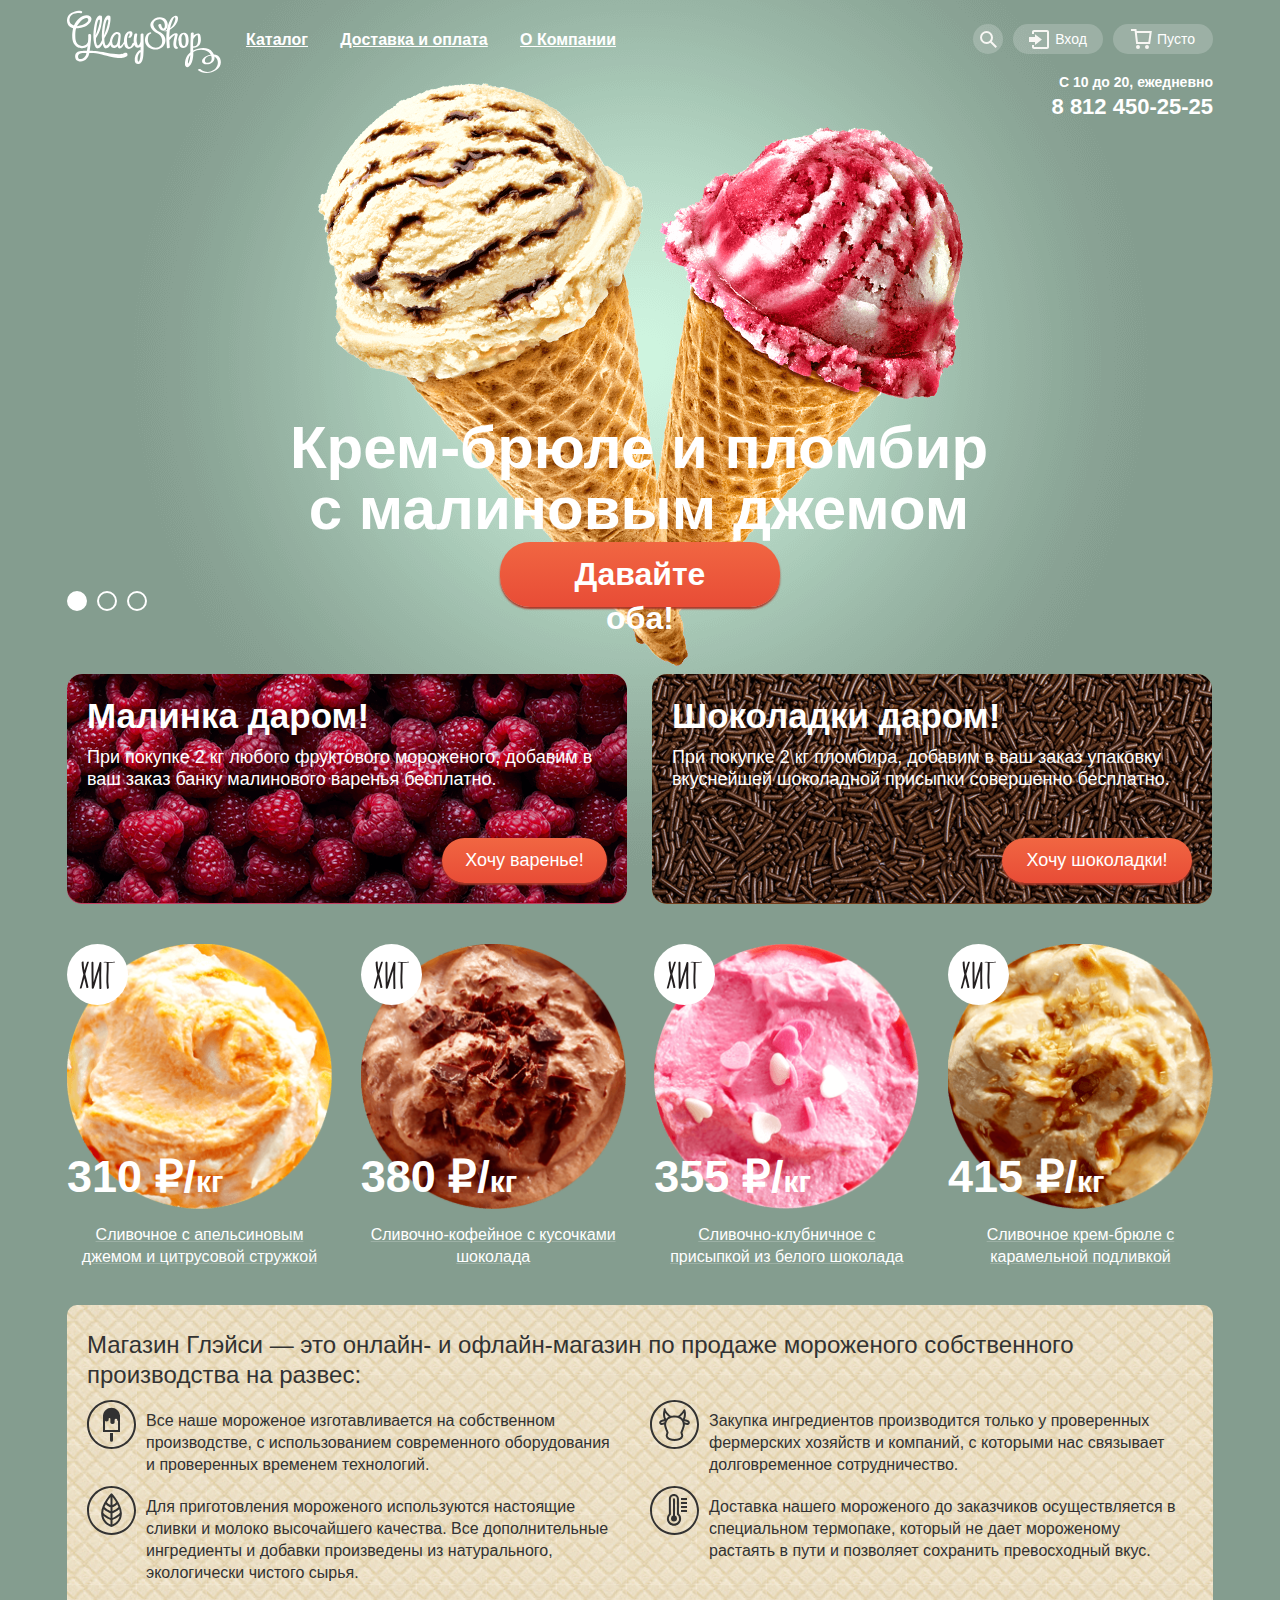
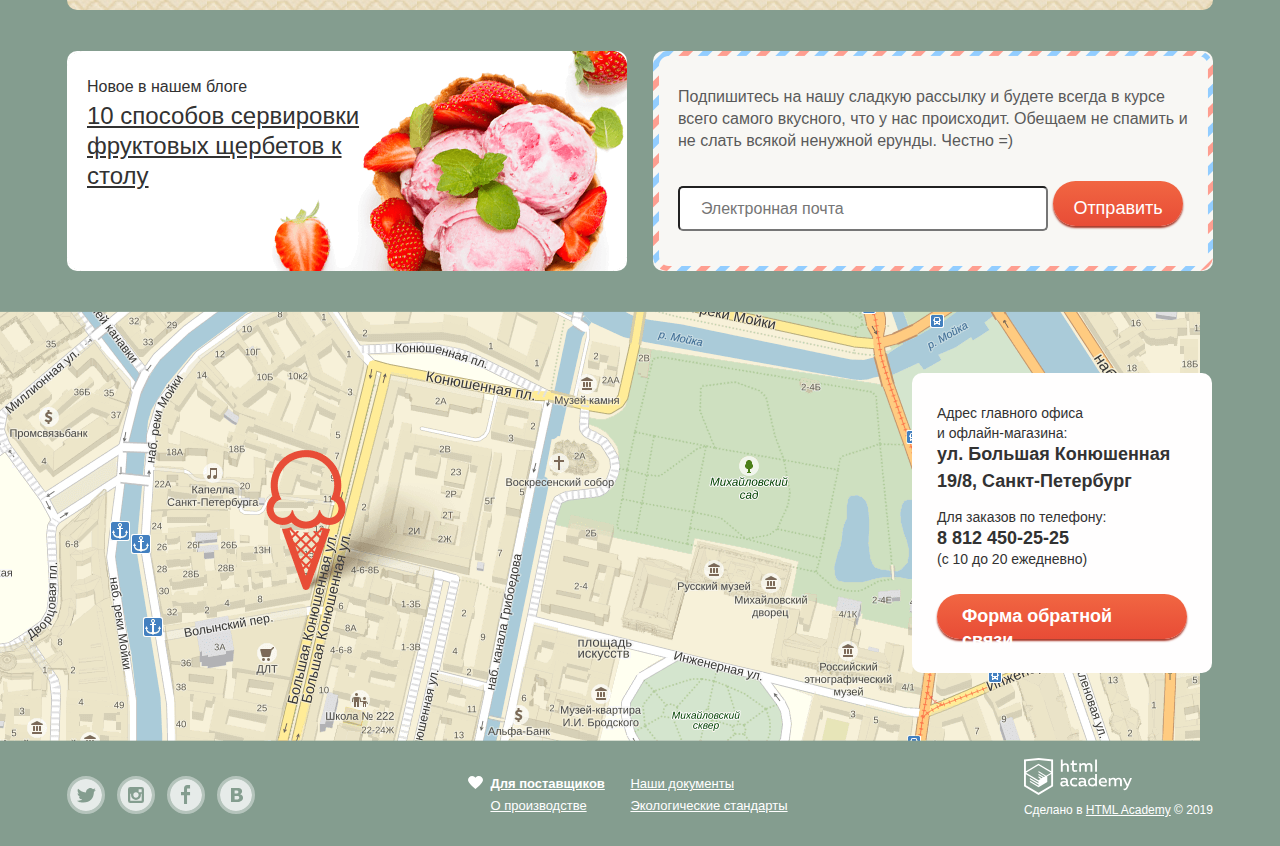
==== index.html @ 9c1235ca "done" ====
<!DOCTYPE html>
<html lang="ru">
  <head>
    <meta charset="utf-8">
    <title>HTML Academy: Глейси</title>
    <link href="css/normalize.css" rel="stylesheet">
    <link href="css/style.css" rel="stylesheet">
  </head>
  <body>
    <input class="visually-hidden" type="radio" id="product-1" name="toggle" checked>
    <input class="visually-hidden" type="radio" id="product-2" name="toggle">
    <input class="visually-hidden" type="radio" id="product-3" name="toggle">
    <div class="site-wrapper">
      <div class="container">
        <header class="header-main">
          <div class="main-navigation-groop">
            <a class="main-header-logo" aria-label="Логотип магазина Глейси">
              <img src="img/logo.svg" width="154" height="64" alt="Логотип магазина Глейси">
            </a>
            <nav class="main-navigation">
              <ul class="site-navigation">
                <li class="nav-catalog-site">
                  <a href="#" class="menu-catalog-item">Каталог</a>
                  <ul class="catalog-option">
                    <li ><a href="#" class="option">Новинки</a></li>
                    <li><a href="catalog.html">Сливочное</a></li>
                    <li><a href="#">Щербеты</a></li>
                    <li><a href="#">Фруктовый лед</a></li>
                    <li><a href="#">Мелорин</a></li>
                  </ul>
                </li>
                <li class="nav-catalog-site"><a href="#" class="menu-catalog-item">Доставка и оплата</a></li>
                <li class="nav-catalog-site"><a href="#" class="menu-catalog-item">О Компании</a></li>
              </ul>
            </nav>
            <ul class="user-navigation">
              <li class="found found-search">
                <a href="#" class="found-input btn-input-found" aria-label="Поиск информации на странице">
                  <svg class="change-color" xmlns="http://www.w3.org/2000/svg" xmlns:xlink="http://www.w3.org/1999/xlink" width="17" height="17" viewBox="0 0 17 17"><path  d="M16.958 15.527L11.75 10.32A6.455 6.455 0 0 0 13 6.5 6.5 6.5 0 1 0 6.5 13a6.465 6.465 0 0 0 3.839-1.263l5.205 5.204 1.414-1.414zM6.5 11C4.019 11 2 8.981 2 6.5S4.019 2 6.5 2 11 4.019 11 6.5 8.981 11 6.5 11z"/></svg>
                </a>
                <div class="input-pop-up input-search">
                  <form class="search" method="post" action="https://echo.htmlacademy.ru">
                    <label class="visually-hidden" for="search">Поиск по сайту</label>
                    <input type="search" id="search" name="search-input" placeholder="Что ищем?">
                  </form>
                </div>
              </li>
              <li class="found login-link">
                <a href="#" class="found-input btn-input-login-link" aria-label="Переход на страницу личного кабинета">
                  <svg class="change-color" xmlns="http://www.w3.org/2000/svg" xmlns:xlink="http://www.w3.org/1999/xlink" width="21" height="19" viewBox="0 0 21 19"><path d="M6 14.875L12.917 9.5 6 4.125v2.917H-.042v4.917H6z"/><path d="M18 0H5C3.9 0 3 .9 3 2v2h2V2h13v15H5v-2H3v2c0 1.1.9 2 2 2h13c1.1 0 2-.9 2-2V2c0-1.1-.9-2-2-2z"/></svg>
                  Вход
                </a>
                <div class="input-pop-up form-nav">
                  <form class="form-order"  action="https://echo.htmlacademy.ru" method="post">
                    <label class="visually-hidden" for="e-mail"> Электронная почта</label>
                    <input type="text" id="e-mail" name="e-mail" placeholder="Электронная почта">
                    <label class="visually-hidden" for="password"> Пароль пользователя</label>
                    <input type="password" name="password-user" id="password" placeholder="Пароль">
                    <div class="order">
                      <button class="btn btn-input" type="submit">Войти</button>
                      <div class="links">
                        <a href="#" class="password-links">Забыли пароль?</a>
                        <a href="#">Новая регистрация</a>
                      </div>
                    </div>
                  </form>
                </div>
              </li>
              <li class="found input-basket">
                <a href="#" class="found-input btn-input-basket" aria-label="Переход в корзину">
                  <svg class="change-color" xmlns="http://www.w3.org/2000/svg" width="21" height="20" viewBox="0 0 21 20"><path d="M5.657 2.031L5.422 0H0v2h3.64l1.5 13h13.988l1.699-12.969H5.657zM17.372 13H6.922L5.888 4.031h12.66L17.372 13z"/><circle cx="6.984" cy="18" r="2"/><circle cx="15.984" cy="18" r="2"/></svg>
                  Пусто
                </a>
              </li>
            </ul>
          </div>
          <div class="tel-order">
            <p>С 10 до 20, ежедневно</p>
              <a href="#" class="tel" aria-label="наш телефон">8 812 450-25-25</a>
          </div>
        </header>
        <main>
          <h1 class="visually-hidden"> Магазин мороженного "Глейси"</h1>
            <section class="slider">
              <h2 class="visually-hidden">Слайдер мороженого</h2>
              <div class="slider-controls">
                  <label for="product-1">Первый</label>
                  <label for="product-2">Второй</label>
                  <label for="product-3">Третий</label>
              </div>
              <ul class="slider-list">
                <li class="slider-item slide" id="slide1">
                  <p class="slide-title">
                    Крем-брюле и пломбир с малиновым джемом
                  </p>
                  <a class="btn btn-slider" href="#">Давайте оба!</a>
                </li>
                <li class="slider-item slide" id="slide2">
                  <p class="slide-title">
                    Шоколадный пломбир и лимонный сорбет
                  </p>
                  <a class="btn btn-slider" href="#">Давайте оба!</a>
                </li>
                <li class="slider-item slide" id="slide3">
                  <p class="slide-title">
                    Пломбир с помадкой и клубничный щербет
                  </p>
                  <a class="btn btn-slider" href="#">Давайте оба!</a>
                </li>
              </ul>
            </section>
            <section class="advertising">
              <h2 class="visually-hidden">Описание мороженого</h2>
              <article class="raspberry">
                <div class="free-order">
                  <h3 class="free">Малинка даром!</h3>
                  <p>При покупке 2 кг любого фруктового мороженого, добавим в ваш заказ банку малинового варенья бесплатно.</p>
                </div>
                <a href="#" class="btn  btn-advertising">Хочу варенье!</a>
              </article>
                <article class="chocolate">
                <div class="free-order">
                  <h3 class="free">Шоколадки даром!</h3>
                  <p>При покупке 2 кг пломбира, добавим в ваш заказ упаковку вкуснейшей шоколадной присыпки совершенно бесплатно.</p>
                </div>
                <a href="#" class="btn btn-advertising">Хочу шоколадки!</a>
              </article>
            </section>
            <section class="ice-kind">
              <h2 class="visually-hidden">Мороженое-хиты</h2>
                <ul class="ice ice-hit">
                  <li class="card-item card-item-hit">
                    <img src="img/1.png" width="267" height="267" alt="Фото мороженого с апельсиновым джемом и цитрусовой стружкой">
                    <p>310 ₽/<span>кг</span></p>
                    <a href="#"><h4 class="ice-cream">Сливочное с апельсиновым джемом и цитрусовой стружкой</h4></a>
                    <button type="button" class="btn btn-catalog">Быстрый просмотр</button>
                  </li>
                  <li class="card-item card-item-hit">
                    <img src="img/2.png" width="267" height="267" alt="Фото мороженого  Сливочно-кофейного с кусочками шоколада">
                    <p>380 ₽/<span>кг</span></p>
                    <a href="#"><h4 class="ice-cream">Сливочно-кофейное с кусочками шоколада</h4></a>
                    <button type="button" class="btn btn-catalog">Быстрый просмотр</button>
                  </li>
                  <li class="card-item card-item-hit">
                      <img src="img/3.png" width="267" height="267" alt="Фото сливочно-клубничного мороженого с присыпкой из белого шоколада">
                      <p>355 ₽/<span>кг</span></p>
                      <a href="#"><h4 class="ice-cream">Сливочно-клубничное с присыпкой из белого шоколада</h4></a>
                      <button type="button" class="btn btn-catalog">Быстрый просмотр</button>
                  </li>
                  <li class="card-item card-item-hit">
                    <img src="img/4.png" width="267" height="267" alt="Фото  Сливочного крем-брюле с карамельной подливкой">
                    <p>415 ₽/<span>кг</span></p>
                    <a href="#"><h4 class="ice-cream">Сливочное крем-брюле с карамельной подливкой</h4></a>
                    <button type="button" class="btn btn-catalog">Быстрый просмотр</button>
                  </li>
                </ul>
            </section>
            <section class="shop-description">
              <h2>Магазин Глэйси — это онлайн- и офлайн-магазин по продаже мороженого собственного производства на развес:</h2>
              <ul class="description">
                <li class="ice-cream-quality">
                  <p>Все наше мороженое изготавливается на собственном производстве, с использованием современного оборудования и проверенных временем технологий.</p>
                </li>
                <li class="cow">
                  <p>Закупка ингредиентов  производится только у проверенных фермерских хозяйств и компаний, с которыми нас связывает долговременное сотрудничество.</p>
                </li>
                <li class="eco">
                  <p>Для приготовления мороженого используются настоящие сливки и молоко высочайшего качества. Все дополнительные ингредиенты и добавки произведены из натурального, экологически чистого сырья.</p>
                </li>
                <li class="thermometer">
                  <p>Доставка нашего мороженого до заказчиков осуществляется в специальном термопаке, который не дает мороженому растаять в пути и позволяет сохранить превосходный вкус.</p>
                </li>
              </ul>
            </section>
            <div class="container-news">
              <article class="news">
                <p>Новое в нашем блоге</p>
                <a href="#" class="some-news">10 способов сервировки
                  фруктовых щербетов к столу</a>
              </article>
              <section class="form-mailing">
                <p>Подпишитесь на нашу сладкую рассылку и будете всегда в курсе всего самого вкусного, что у нас происходит. Обещаем не спамить и не слать всякой ненужной ерунды. Честно =) </p>
                <div>
                  <form class="mailing">
                    <label class="visually-hidden" for="mailing">Электронная почта</label>
                    <input  class="mailing-text" type="text" id="mailing" placeholder="  Электронная почта">
                    <button class="btn btn-submit-order" type="submit">Отправить</button>
                  </form>
                </div>
              </section>
            </div>
      </div>
      <section class="map modal-map">
        <p class="photo-map"><img src="img/map.png" width="1200" height="430" alt="Фото карты проезда к магазину"></p>
        <iframe src="https://www.google.com/maps/embed?pb=!1m18!1m12!1m3!1d1998.6037999040354!2d30.322010416394033!3d59.938716271971415!2m3!1f0!2f0!3f0!3m2!1i1024!2i768!4f13.1!3m3!1m2!1s0x4696310fca5ba729%3A0xea9c53d4493c879f!2sBolshaya+Konyushennaya+ul.%2C+19%2C+Sankt-Peterburg%2C+Russia%2C+191186!5e0!3m2!1sen!2s!4v1441888483426" width="100%" height="430" allowfullscreen></iframe>
        <div class="container contacts-container">
          <div class="contacts">
            <p class="adress">Адрес главного офиса
                и офлайн-магазина:</p>
            <p class="street">ул. Большая Конюшенная </p>
            <p class="town">19/8, Санкт-Петербург</p>
            <p class="order">Для заказов по телефону:</p>
            <a href="#" aria-label="номер нашего Телефона">8 812 450-25-25</a>
            <p class="time">(с 10 до 20 ежедневно)</p>
            <a class="btn btn-contacts" href="#">Форма обратной связи</a>
          </div>
        </div>
      </section>
      </main>
      <footer class="main-footer container">
      <ul class="footer-social">
        <li>
          <a class="social-btn social-btn-tw" href="#" aria-label="Наша страничка в Твиттере">
            <svg xmlns="http://www.w3.org/2000/svg" width="32" height="32" viewBox="0 0 32 32"><path  d="M16 0C7.164 0 0 7.164 0 16c0 8.837 7.164 16 16 16 8.837 0 16-7.163 16-16 0-8.836-7.163-16-16-16zm7.944 12.809c-.251 6.516-3.463 10.832-10.992 10.702h-.486c-.447 0-4.543-.443-5.344-1.823 2.479.19 4.247-.406 5.12-1.136-1.048-.289-2.923-.461-3.251-2.848.384.104.618.221 1.299.113-1.307-.824-2.758-1.519-2.679-3.643.311.317 1.164.518 1.46.457-.768-.233-2.149-3.244-.974-4.781 1.984 1.79 4.075 3.482 7.804 3.643.227-2.214 1.24-3.699 3.168-4.325 1.84-.479 3.255.26 3.901 1.138.737-.224 1.453-.466 2.193-.685-.004.833-.569 1.463-.935 1.709.747.165 1.423-.475 1.423-.475-.184.963-1.094 1.725-1.707 1.954z"/></svg>
          </a>
        </li>
        <li>
          <a class="social-btn social-btn-ins" href="#" aria-label="Наша страничка в Інстаграм">
              <svg xmlns="http://www.w3.org/2000/svg" width="32" height="32" viewBox="0 0 32 32"><path d="M20.916 16a4.938 4.938 0 1 1-9.877 0c0-.394.051-.773.138-1.14h-.897v6.838h11.396V14.86h-.897c.086.367.137.746.137 1.14z"/><path d="M15.978 18.659c1.466 0 2.659-1.193 2.659-2.659s-1.193-2.659-2.659-2.659c-1.466 0-2.659 1.193-2.659 2.659s1.192 2.659 2.659 2.659zM18.637 10.302h3.039v3.039h-3.039z"/><path d="M16 0C7.164 0 0 7.164 0 16c0 8.837 7.164 16 16 16 8.837 0 16-7.163 16-16 0-8.836-7.163-16-16-16zm7.955 21.698a2.285 2.285 0 0 1-2.279 2.279H10.279A2.285 2.285 0 0 1 8 21.698V10.302a2.286 2.286 0 0 1 2.279-2.279h11.396a2.286 2.286 0 0 1 2.279 2.279v11.396z"/></svg>
          </a>
        </li>
        <li>
          <a class="social-btn social-btn-fb" href="#" aria-label="Наша страничка в Фейсбук">
            <svg xmlns="http://www.w3.org/2000/svg" width="32" height="32" viewBox="0 0 32 32"><path d="M16 0C7.164 0 0 7.163 0 16s7.164 16 16 16c8.837 0 16-7.164 16-16S24.837 0 16 0zm4.062 9.455h-3.021v3.444h3.021v3.445h-3.021v8.61H14.02v-8.61H11v-3.445h3.021V9.455c0-1.902 1.353-3.445 3.021-3.445h3.021v3.445z"/></svg>
          </a>
        </li>
        <li>
          <a class="social-btn social-btn-vk" href="#" aria-label="Наша страничка Вконтакте">
            <svg xmlns="http://www.w3.org/2000/svg" width="32" height="32" viewBox="0 0 32 32"><path d="M16.637 14.495c.402-.019.719-.082.951-.188.326-.145.54-.33.641-.559.101-.229.15-.496.15-.797 0-.232-.058-.465-.174-.697-.116-.232-.322-.405-.617-.517-.264-.1-.592-.155-.984-.165a76.242 76.242 0 0 0-1.652-.014h-.339v2.965h.565c.571 0 1.057-.009 1.459-.028zM18.118 17.084c-.282-.081-.672-.125-1.166-.132a127.97 127.97 0 0 0-1.55-.009h-.79v3.493h.264c1.014 0 1.74-.003 2.18-.009a3.2 3.2 0 0 0 1.212-.245c.377-.157.633-.364.774-.625s.214-.562.214-.9c0-.446-.088-.788-.261-1.03-.17-.241-.464-.423-.877-.543z"/><path d="M16 0C7.164 0 0 7.164 0 16c0 8.837 7.164 16 16 16 8.837 0 16-7.163 16-16 0-8.836-7.163-16-16-16zm6.602 20.531a3.73 3.73 0 0 1-1.124 1.327c-.552.415-1.161.71-1.823.886s-1.501.264-2.519.264h-6.121V8.987h5.443c1.13 0 1.957.038 2.48.113a5.126 5.126 0 0 1 1.561.5c.533.27.929.632 1.189 1.087.26.455.392.975.392 1.558 0 .678-.179 1.278-.536 1.795-.358.518-.863.92-1.517 1.208v.075c.917.182 1.642.559 2.179 1.13.537.571.807 1.325.807 2.261 0 .678-.138 1.283-.411 1.817z"/></svg>
          </a>
        </li>
      </ul>
      <ul class="footer-menu">
        <li class="distributor"><a href="#">Для поставщиков</a></li>
        <li><a href="#">Наши документы</a></li>
        <li><a href="#">О производстве</a></li>
        <li><a href="#">Экологические стандарты</a></li>
      </ul>
      <div class="footer-copyright">
        <a href="https://htmlacademy.ru/intensive/htmlcss" aria-label="Логотип HTML-academy">
          <img src="img/logo-htmlacademy.svg" width="108" height="39" alt="HTML Academy">
        </a>
        <p>Сделано в <a href="https://htmlacademy.ru/intensive/htmlcss"> HTML Academy</a> &copy; 2019</p>
      </div>
      </footer>
      <div class="overlay"></div>
      <div class="feedback">
        <form class="feedback-form" method="post" action="https://echo.htmlacademy.ru">
        <button type="button" class="feedback-btn" aria-label="Закрытие окно обратной связи"></button>
        <label class="visually-hidden" for="name">Имя пользователя</label>
        <p>Мы обязательно вам ответим!</p>
        <input type="text" name="name-user" id="name" placeholder="Как Вас зовут?">
        <label class="visually-hidden" for="mail-feedback"> Электронная почта клиента</label>
        <input type="text" name="e-mail" id="mail-feedback" placeholder="Ваша почта для ответа?">
        <label class="visually-hidden" for="comment-field"> Ваши коментарии</label>
        <textarea name="comment" id="comment-field" rows="10" placeholder="Напишите что-нибудь...">
        </textarea>
        <button  class="btn btn-pop-up" type="submit">Отправить</button>
        </form>
      </div>
    <script src="js/main.js"></script>
  </body>
</html>
---- css/style.css ----
/* Шрифты */
@font-face {
  font-family: 'robotoregular';
  src: local('Roboto regular'), local('Roboto-regular');
  src: url('roboto-regular.woff2') format('woff2'),
       url('roboto-regular.woff') format('woff');
  font-weight: 400;
  font-style: normal;
  font-display: swap;
}
@font-face {
  font-family: 'robotomedium';
  src: local('Roboto Medium'), local('Roboto-Medium');
  src: url('roboto-medium.woff2') format('woff2'),
       url('roboto-medium.woff') format('woff');
  font-weight: 500;
  font-style: normal;
  font-display: swap;
}
@font-face {
  font-family: 'robotobold';
  src: local('Roboto Bold'), local('Roboto-Bold');
  src: url('roboto-bold.woff2') format('woff2'),
       url('roboto-bold.woff') format('woff');
  font-weight: 700;
  font-style: normal;
  font-display: swap;
}

body {
  min-width: 1200px;
  padding: 0;
  margin: 0;
  font-family: "Roboto", Arial, sans-serif;
  font-style: normal;
  font-size: 18px;
  line-height: 22px;
  font-weight: 400;
  color: #ffffff;
  background-color: #849d8f;
}

html {
  box-sizing: border-box;
}

img {
  max-width: 100%;
  height: auto;
}

*,
*::before,
*::after {
  box-sizing: inherit;
}

.container {
  width: 1200px;
  margin: 0 auto;
  padding: 0 27px;
}

.site-navigation,
.user-navigation,
.card-item,
.footer-social,
.footer-menu,
.catalog,
.breadcrumbs-list,
.pagination-list,
.description,
.slider-list,
.slide,
.description {
list-style: none;

}

.visually-hidden:not(:focus):not(:active),
input[type="checkbox"].visually-hidden,
input[type="radio"].visually-hidden {
  position: absolute;
  width: 1px;
  height: 1px;
  margin: -1px;
  border: 0;
  padding: 0;
  white-space: nowrap;
  clip-path: inset(100%);
  clip: rect(0 0 0 0);
  overflow: hidden;
}

.main-navigation-groop {
  display: flex;
}

.main-navigation {
  padding: 16px 5px;
  font-size: 16px;
  line-height: 18px;
  margin-top: 5px;
}

.main-header-logo {
  width: 154px;
  height: 64px;
  margin: 0;
  margin-top: 10px;
  margin-right: 5px;
}

.site-navigation {
  position: relative;
  width: 400px;
  padding: 0;
  margin: 0;
  margin-top: 10px;
  display:flex;
  justify-content: space-between;
}

.user-navigation {
  width: 400px;
  font-size: 12px;
  line-height: 18px;
  font-weight: 400;
  display:flex;
  flex-direction: row;
  justify-content: flex-end;
  margin: 0;
  margin-top: 24px;
  margin-left:auto;
  padding: 0;
  padding-left: 25px;
  margin-bottom: 20px;
}

.tel-order {
  align-self: flex-end;
  text-align: right;
  margin-top: -20px;
}

.tel-order a:hover,
.tel-order a:active,
.catalog-ice:hover,
.catalog-ice:active,
.main:hover,
.main:active {
  color: #deb49a;
  text-decoration-color: #f9cdc4;
}

.tel-order p {
  font-size: 14px;
  line-height: 16px;
  font-weight: 700;
  margin: 0;
  margin-bottom: 5px;

}

.tel-order .tel {
  margin: 0;
  margin-top: 20px;
  padding: 0;
  font-size: 22px;
  line-height: 24px;
  color: #ffffff;
  font-weight: 700;
  text-decoration: none;
}

.header-main {
  display: flex;
  flex-direction: column;
  flex-wrap: wrap;
}

.card-item a,
.ice a,
.main-footer a {
  z-index: 2;
  color: #ffffff;
}

.btn:hover,
.btn:active,
.card-item a:hover,
.card-item a:active,
.ice a:hover,
.ice a:active,
.main-footer a:hover,
.main-footer a:active{
  color: #ffbc9e;
  text-decoration-color: #f9cdc4;
}

/*Кнопки*/
.btn {
  text-decoration: none;
  padding: 15px 10px;
  border-radius: 30px;
  display: inline-block;
  vertical-align: center;
  color: #ffffff;
  background: linear-gradient(to top, #e84c36 0%, #f16642 100%);
  box-shadow: 0 2px 2px #a83829;
  font-weight:700;
  border: 0;
}

.btn-advertising {
  height: 45px;
  margin: 0;
  padding: 10px  10px;
  text-align: center;
  border: 0;
  font-size: 18px;
  line-height: 24px;
  font-weight: 400;
  align-self: flex-end;
}

.btn:hover {
  background: linear-gradient(to bottom,  #f58669 0%, #ec6f5e 100%);
  box-shadow: 0 2px 2px #8e0c03;
  text-shadow: 2px 2px 0 rgba(160, 32, 11, 0.76);
  color: #fefefe;
}

.btn:active {
  background: linear-gradient(to bottom,  #d84833 0%, #e1603e 100%);
  box-shadow: inset 0 2px 2px #942718;
  color: #fceeec;
}

.btn-slider {
  padding: 10px 40px;
  font-size: 32px;
  line-height: 44px;
  font-weight: 800;
  width: 280px;
  height: 65px;
  border: none;
  cursor: pointer;
}

.btn-submit-order {
  font-size: 18px;
  line-height: 24px;
  font-weight: 400;
  width: 130px;
  height: 45px;
  padding: 15px 20px;
  border: 0;
}

.btn-catalog{
  width: 200px;
  height: 45px;
  border: 0;
  margin: 0 auto;
  padding: 10px;
  font-size: 18px;
  line-height: 24px;
  font-weight: 400;
  z-index: 2;
}

 .btn-input-login-link {
  width: 90px;
  height: 30px;
  margin-bottom: 20px;
  position: relative;
}

.login-link:hover .form-nav {
  margin: 20px;
  position: absolute;
  top: 20px;
  left: -240px;
  display: block;
  width: 280px;
  height: 215px;
  border-radius: 5px;
  background-color: #f8f7f4;
  z-index: 1;
  box-shadow: 2px 20px 20px #5c6961;
}

.form-nav  input::placeholder {
  font-size: 14px;
  line-height: 24px;
  font-weight: 400;
  color: #d3d3d3;
  padding-left: 10px;
}

.form-order {
  width: 240px;
  height: 220px;
  margin-left: 10px;
  font-size: 13px;
  line-height: 16px;
  font-weight: 400;
}

.order .links a {
  font-size: 13px;
  line-height: 24px;
  font-weight: 400px;
  width: 125px;
  margin: 0;
  padding: 0;
  color: #323232;
  text-decoration-color: rgba(50, 50, 50, 0.3)
}

.links {
margin-top: 20px;
}

.links a:hover {
  color: #e84d37;
 text-decoration-color: rgba(232, 77, 55, 0.3);
}

.form-order input {
  width: 240px;
  height: 45px;
  border-radius: 5px;
  padding-left: 10px;
  margin: 20px 10px;
}

.form-order:first-child input {
  margin-bottom: 0;
}

.form-nav .btn-input {
  width: 100px;
  height: 30px;
  margin: 10px;
  margin-top: 20px;
  font-size: 18px;
  line-height: 24px;
  font-weight: 700;
  padding: 10px 25px;
  border-radius: 20px;
  border: none;
}

.btn-filter {
  font-weight: 500;
  width: 140px;
  height: 35px;
  margin-top: 22px;
  margin-left: 13px;
  margin-bottom: 20px;
  padding: 5px 15px;
  vertical-align: middle;
  text-align: center;
  border: 2px solid #fbfcfb;
  border-radius: 30px;
  color: #fbfcfb;
  background-color: #9cb0a4;
}

.btn-filter:hover {
  background-color: rgba(251, 252, 251, 0.97);
  color: rgba(53, 53, 53, 0.97);
}

.btn-filter:active {
  background-color: #eaeaea;
  color: #353535;
  box-shadow: 0 -2px 2px rgba(106, 106, 107, 0.97);
}

.order {
  display: flex;
}

.found .found-input:hover {
  background-color: #f7f6f3;
  color: #323232;
}

.found:hover svg {
  fill: #323232;
}

.found {
  position: relative;
}

.found .found-input {
  display: flex;
  font-size: 14px;
  line-height: 16px;
  font-weight: 500;
  height: 30px;
  color: #ffffff;
  margin-left: 10px;
  text-decoration: none;
  border-radius: 30px;
  font-weight:500;
  justify-content: center;
  align-items: center;
  background-color: rgba(255, 255, 255, 0.2);
}

/*Инпуты*/

.found .btn-input-found {
  border-radius: 50%;
  width: 30px;
}

.input-basket svg,
.login-link svg,
.btn-input-basket-red svg {
  margin-right: 5px;
}

.found-search:hover .input-search {
  display: block;
  box-shadow: 2px 20px 20px #5c6961;
  z-index: 1;
}

input[type=text]:hover,
input[type=email]:hover,
input[type=password]:hover {
  border: 2px solid #c7c6c5;
}
input[type=text]:focus,
input[type=email]:focus,
input[type=password]:focus {
  border: 2px solid #8fbdec;
}

.change-color {
  fill: #f8f7f4;
}

.input-search {
  width: 340px;
  height: 85px;
  position: absolute;
  top: 50px;
  left: -300px;
  border-radius: 5px;
  background-color: #f8f7f4;
}

.found input {
  padding: 10px;
  border: 1px solid #999999;
  color: #999999;
}

.input-search input {
  width: 310px;
  height: 45px;
  margin: 20px 15px;

}

.found input:hover {
  border: 2px solid  #999999;
  color: #999999;
}

.found input:focus {
  border: 2px solid  #8fbdec;
  color: #323232;
}

.input-search input::placeholder {
  font-size: 14px;
  line-height: 24px;
  font-weight: 400;
  padding-left: 10px;
}

.catalog-active {
background-color: #d07058;
 }

.catalog-option .active {
  color: #ffffff;
}

.catalog-option {
  width: 300px;
  margin: 0;
  margin-top: 15px;
  padding: 0;
  font-size: 14px;
  line-height: 15px;
  font-weight: 400;
}

.catalog-option::before {
  content: "";
  position: absolute;
  width: 145px;
  height: 30px;
  top: -20px;
  left: 0;
  background-color: transparent;
  z-index: 5;
}

.nav-catalog-site:hover .catalog-option {
  display: block;
  position: absolute;
  width: 145px;
  min-height: 175px;
  border-radius: 5px;
  list-style: none;
  background-color: #F8f7f4;
  box-shadow: 2px 20px 20px #5c6961;
  z-index: 1;
  font-weight: 700;
}

.site-navigation li {
  font-size: 16px;
  line-height: 18px;
  font-weight: 700;
}

.menu-catalog-item {
  background-color: rgba(255, 255, 255, 0);
  color: #ffffff;
  min-height: 30px;
  padding: 10px 15px;
}

.menu-catalog-item-current {
  width: 90px;
  min-height: 30px;
  color: #ffffff;
  background-color: #d07058;
  padding: 10px 15px;
  text-decoration: none;
  border-radius: 30px;
}

.menu-catalog-item-current:hover {
  color: #323232;
  background-color: #f7f6f3;
}

.nav-catalog-site:hover .menu-catalog-item {
  background-color: #ffffff;
  color: #323232;
  border-radius: 30px;
  vertical-align: center;
  text-align: center;
}

.menu-catalog-item:active {
  box-shadow: 0 2px 2px #7a9184;
}

.catalog-option li {
  width: 145px;
  min-height: 30px;
  margin: 0;
  padding: 10px 0;
}

.catalog-option li:hover {
  background-color: #fbded7;
}

.catalog-option li:active {
  background-color:#f6b5a5;
}

.option::before {
  content: "";
  top: 35px;
  left: 6px;
  height: 2px;
  width: 130px;
  position: absolute;
  background-color: #d1d0ce;
}

.basket-red:hover .basket-nav {
  display: block;
  width: 540px;
  height: 245px;
  padding: 20px;
  background-color: #f8f7f4;
  color: #323232;
  border-radius: 5px;
  position: absolute;
  top: 55px;
  left: -450px;
  box-shadow: 2px 20px 20px #5c6961;
  z-index: 10;
}

.menu-catalog-item {
  position: relative;
}

 .menu-catalog-item:hover {
  text-decoration: none;
}

.catalog-option a {
  padding-left: 10px;
  color: #323232;
  text-decoration: none;
  font-size: 14px;
  line-height: 16px;
  font-weight: 400;
}

.catalog-option .option  {
  padding: 10px;
  font-size: 14px;
  line-height: 16px;
  font-weight: 700;
}

.btn-input-basket {
  width: 100px;
  background-color: #a1b4a9;
}

.found .btn-input-basket-red {
  width: 120px;
  background-color: #f7f6f3;
  color: #323232;
}
/*Таблица*/

.form-order-basket table {
  position: relative;
  width: 100%;
  border-collapse: collapse;
  border-spacing: 0;
}

.form-order-basket span:nth-child(2) {
  color: #acacab;
}

.basket-table-col--price {
  width: 140px;
}

.basket-table-col--sum {
  width: 70px;
}

.basket-table-col--label {
  width: 240px;
}

.basket-table-col--preview img {
 max-width: none;
}

.basket-table-total {
  font-size: 15px;
  line-height: 18px;
  font-weight: 400;
  text-align: right;
  height: 60px;
  margin: 0 10px;
}

.form-order-basket button {
  width: 20px;
  height: 20px;
  border: 0;
  background-color: transparent;
  align-self: flex-end;
  position: relative;
}

.form-order-basket::before {
  content: "";
  top: 130px;
  left: 15px;
  height: 2px;
  width: 510px;
  position: absolute;
  background-color: #cacac7;
}

.catalog-option,
.input-search,
.feedback,
.pop-up-overlay,
.form-nav,
.basket-nav,
.slide,
.slider-toggle {
  display: none;
}


.card-item .btn {
visibility: hidden;
}

.some-news {
  font-size: 24px;
  line-height: 30px;
  font-weight: 400;
  color: #323232;
  width: 290px;
}

.sort-cost:hover {
 color: #343434;
}

/*Блок слайдера*/

.slider {
  position: relative;
  text-align: center;
  padding-top: 510px;
  padding-top: 400px;
  padding-bottom: 40px;
}

.site-wrapper {
  min-width: 940px;
  background-color: #849d8f;
  background-image: url("../img/ice-cream 1.png");
  background-repeat: no-repeat;
  background-position: top center;
  transition: background-image 0.5s ease, background-color 0.5s ease;
}

.site-wrapper::before,
.site-wrapper::after {
  content: "";
  visibility: hidden;
}

.site-wrapper::after {
  background-image: url("../img/ice-cream 2.png");
}

.site-wrapper::after {
  background-image: url("../img/ice-cream 3.png");
}

.slider-list {
  margin: 0;
  margin-top: 23px;
  padding: 0;
}

.slider-controls label {
  display: inline-block;
  vertical-align:center;
  width: 20px;
  height: 20px;
  font-weight: 400;
  margin-right: 10px;
  margin-bottom: 65px;
  vertical-align: top;
  background-color: transparent;
  border: 2px solid #ffffff;
  border-radius: 50%;
  cursor: pointer;
}

.slider-controls:hover label{
  background-color: rgba(255, 255, 255, 0.2);
  cursor: pointer;
}

.slider-controls:active label{
  background-color: #ffffff;
}

.slider-controls {
  position: absolute;
  bottom: 63px;
  left: 0;
  z-index: 20;
  height: 20px;
  font-size: 0;
}

 .slider-toggle {
   width: 80px;
   margin-top: 60px;
 }

 #product-1:checked ~ .site-wrapper #slide1,
 #product-2:checked ~ .site-wrapper #slide2,
 #product-3:checked ~ .site-wrapper #slide3 {
   display: block;
 }

 #product-1:checked ~ .site-wrapper label[for="product-1"],
 #product-2:checked ~ .site-wrapper label[for="product-2"],
 #product-3:checked ~ .site-wrapper label[for="product-3"] {
   background-color: #ffffff;
 }

 #product-1:checked ~ .site-wrapper {
  background-color: #849d8f;
  background-image:  url("../img/ice-cream 1.png");
}

#product-2:checked ~ .site-wrapper {
  background-color: #8996a6;
  background-image:  url("../img/ice-cream 2.png");
}

#product-3:checked ~ .site-wrapper {
  background-color: #9d8b84;
  background-image:  url("../img/ice-cream 3.png");
}

.slide-title {
  position: absolute;
  bottom: 75px;
  left: 222px;
  font-size: 60px;
  line-height: 60.35px;
  font-weight: 700;
  width: 700px;
}


/*Блок акции*/
.raspberry p,
.chocolate p {
  margin: 0;
  font-size: 18px;
  line-height: 22px;
  font-weight: 400;
}

.advertising {
  display: flex;
  margin-bottom: 40px;
}

.free-order {
  display: flex;
  flex-direction: column;
}

.advertising article {
  padding: 0 20px;
  display: flex;
  flex-direction: column;
  justify-content: space-around;
  border-radius: 15px;
}

.free {
  margin: 0;
  margin-bottom: 10px;
  padding: 0;
  font-size: 35px;
  line-height: 41px;
  font-weight: 700;
}

.raspberry {
  margin-right: 25px;
  width: 560px;
  height: 230px;
  background-color: #c13f61;
  background-image: url("../img/raspberry.png");
  background-repeat: no-repeat;
}

.raspberry .btn{
  width: 165px;
  margin-top: 5px;
}

.chocolate {
  width: 560px;
  height: 230px;
  background-color: #723e1b;
  background-image: url("../img/chocolate.png");
  background-repeat: no-repeat;
}

.chocolate .btn {
  width: 190px;
  margin-top: 5px;
}

/*Каталог*/

.breadcrumbs-list {
  margin: 0;
  padding: 0;
  display: flex;

}

.breadcrumbs-list a,
.breadcrumbs-list span {
  margin-right: 10px;
  font-size: 14px;
  line-height: 16px;
  font-weight: 400;
  color: #ffffff;
}

/*блок хитов*/

.ice-kind {
  display: flex;
  flex-direction: row;
  flex-wrap: wrap;
  justify-content: space-between;
  margin: 0;
}

.card-item-hit::before {
  content:"";
  width: 61px;
  height: 61px;
  background-image: url("../img/hit.svg");
  position: absolute;
  background-repeat: no-repeat;
  background-position: 0 0;
  z-index: 2;
}

.card-item {
  font-size: 16px;
  line-height: 22px;
  width: 265px;
  min-height: 320px;
  font-weight: 500;
  position: relative;
  display: flex;
  flex-direction: column;
}

.card-item::after {
  content: "";
  position: absolute;
  top: -5%;
  left: -5%;
  z-index: 1;
  width: 110%;
  min-height: 108%;
  margin-top: 5px;
  border-radius: 5px;
  opacity: 0;
}

.card-item:hover::after,
.ice:hover::after {
  border-radius: 5px;
  min-height: 400px;
  box-shadow: 0 2px 2px #7a9184;
  background-color: rgba(155, 175, 163, 0.2);
  opacity: 1;
  z-index: 1;
}

.card-item:hover img {
  align-self: center;
  z-index: 1;
}

.card-item p {
  font-size: 45px;
  line-height: 45px;
  font-weight: 700;
  position: absolute;
  top: 195px;
  left: 0;
  z-index: 1;
}

.ice {
  width: 1146px;
  margin: 0;
  margin-bottom: -9px;
  padding: 0;
  display: flex;
  justify-content: space-between;

}

.ice-card-item {
  width: 1146px;
  padding: 0;
  display: flex;
  flex-wrap: wrap;
  justify-content: space-between;
}

.ice h4,
.card-item h4 {
  margin: 0;
  font-weight: 500;
}

.ice a,
.card-item a {
 width: 250px;
 height: 45px;
 margin: 0;
 margin-top: 15px;
 padding:  0;
 font-size: 16px;
 line-height: 22px;
 text-align: center;
 align-self: center;
 color:#ffffff;
 text-decoration-color: rgba(255, 255, 255, 0.2);
}

.ice p {
  margin-top: 15px;
}

.card-item span {
  font-size: 30px;
  line-height: 45px;
  font-weight: 700;
  z-index: 1;
}

.ices-catalog {
  margin: 0;
}

.ice-cream {
  font-size: 16px;
  line-height: 22px;
  font-weight: 500;
  text-align: center;
  padding: 0;
  margin: 0;
  z-index: 1;
}
/*Фильтр*/


.filter-form-wraper {
  height: 35px;
  margin: 5px 0;
  padding: 7px 15px;
  background-color: #9db1a5;
  border-radius: 30px;
}

.filter-form-wraper-radio {
  width: 415px;
}

.filter-form {
  display: flex;
  flex-wrap: wrap;
  margin-bottom: 40px;
  width: 100%;
}

.filter-form fieldset {
  padding: 0;
  margin: 0;
  border: none;
}

.filter-form-wrapper {
  display: flex;
  justify-content: space-between;
  padding: 10px;
  padding-left: 0;
}

.filter-form-wraper-checkbox {
  width: 705px;
}

.filter-form-label {
  position: relative;
  padding-left: 30px;
  margin-right: 15px;
  font-size: 16px;
  line-height: 18px;
  font-weight: 500;
}

.filter-form-label::before,
.filter-form-label::after {
  content: "";
  position: absolute;
  left: 0;
  bottom: 0;
}

.filter-form-label-radio::before {
  width: 25px;
  height: 25px;
  background-image: url("../img/radio-off.svg");
  opacity: 0.8;

}

.filter-form-label-radio::after {
  width: 25px;
  height: 25px;
  background-image: url("../img/radio-on.svg");
  opacity: 0;
}

.filter-form-input:disabled + .filter-form-label-radio::before,
.filter-form-input:disabled + .filter-form-label-checkbox::before {
  opacity: 0.4;
}

.filter-form-input:disabled + .filter-form-label-radio::after,
.filter-form-input:disabled + .filter-form-label-checkbox::after {
  opacity: 0;
}

.filter-form-input:checked + .filter-form-label-radio::after,
.filter-form-input:checked + .filter-form-label-checkbox::after {
 opacity: 0.8;
}

.filter-form-label-checkbox::before {
  width: 25px;
  height: 25px;
  background-image: url("../img/checkbox-off.svg");
  background-repeat: no-repeat;
  opacity: 0.8;
}

.filter-form-label-checkbox::after {
  width: 30px;
  height: 25px;
  background-image: url("../img/checkbox-on.svg");
  background-repeat: no-repeat;
  opacity: 0;
}

.filter-form-label-radio:hover::before,
.filter-form-label-checkbox:hover::before,
.filter-form-label-radio:hover::after,
.filter-form-label-checkbox:hover::after {
  opacity: 1;
}

.container-groop {
  margin-right: 15px;
}

.sort-cost {
  margin: 5px 0;
  height: 35px ;
  padding: 0 12px;
  font-size: 16px;
  line-height: 18px;
  line-height: 500;
  border-radius: 30px;
  background-color: #9db1a5;
  color: #ffffff;
}

.sort-cost .option {
  font-size: 14px;
  line-height: 16px;
  line-height: 400;
}

.sort-cost:hover {
  background-color: #fbfcfb;
}

.sort-cost:active {
  background-color: #eaeaea;
  color: #353535;
}

.range-filter {
  width: 220px;
  margin-top: 5px;
}

.range-filter:hover {
  cursor: pointer;
}

.filter-form-title {
  margin: 0 15px;
  font-size: 14px;
  line-height: 16px;
  font-weight: 500;
}

.range-controls {
  position: relative;
  height: 35px;
  margin-bottom: 15px;
  padding-top: 16px;
  padding-right: 20px;
  padding-left: 20px;
  background: #9db1a5;
  border-radius: 30px;
}

.range-controls .scale {
  height: 2px;
  background: #d1dad3;
}

.range-controls .bar {
  width: 60%;
  height: 2px;
  margin-left: 15px;
  background: #f8f7f4;
}

.range-controls .toggle {
  position: absolute;
  top: 8px;
  width: 20px;
  height: 20px;
  padding: 0;
  border-radius: 50%;
  border: 8px solid #ffffff;
  background-color: #ababab;
  cursor: pointer;
}

.range-controls .toggle-min {
  left: 33px;
}

.range-controls .toggle-max {
  left: 124px;
}

/**Преимущества**/
.shop-description {
  min-height: 305px;
  margin-bottom: 41px;
  padding-top: 15px;
  background-color: #ece1c9;
  color: #323232;
  background-image: url("../img/waffle.png");
  background-repeat: repeat;
  border-radius: 10px;
}

.shop-description h2 {
  margin: 10px 20px;
  font-size: 24px;
  line-height: 30px;
  font-weight: 500;
}

.description li {
  width: 530px;
  font-size: 16px;
  line-height: 22px;
  font-weight: 400;
  display: flex;
  margin-bottom: 20px;
  margin-right: 33px;
  padding-left: 52px;
  position: relative;
}

.description li:nth-child(-n-2) {
  margin-bottom: 15px;
}

.description li::before {
  content: "";
  width: 49px;
  height: 49px;
  background-repeat: no-repeat;
  position: absolute;
  top: -10px;
  left: 0;
}

.description {
  margin: 0;
  padding: 0;
  padding-top: 10px;
  padding-left: 20px;
  display: flex;
  flex-wrap: wrap;
}

.description p {
  margin: 0;
  margin-left: 7px;
}

.ice-cream-quality::before  {
  background-image: url("../img/ice-cream.svg");
}

.cow::before  {
  background-image: url("../img/cow.svg");
}

.eco::before  {
  background-image: url("../img/eco.svg");
}

.thermometer::before  {
  background-image: url("../img/thermometer.svg");
}

li:hover .btn {
  visibility: visible;
}


/*Новости*/
.container-news {
  display: flex;
  justify-content: space-between;
  margin-bottom: 40px;
}

.some-news {
  width: 285px;
  height: 80px;
  font-size: 24px;
  line-height: 30px;
}

.news {
  height: 220px;
  width: 560px;
  margin-right: 25px;
  padding-left: 20px;
  padding-right: 260px;
  padding-top: 25px;
  background-color: #ffffff;
  color: #323232;
  background-image: url("../img/strawberry.png");
  background-repeat: no-repeat;
  border-radius: 10px;
}

.news p {
  font-size: 16px;
  line-height: 22px;
  font-weight: 400;
  margin: 0;
  margin-bottom: 3px;
}

.form-mailing {
  height: 220px;
  width: 560px;
  background-color: #f8f7f4;
  color: #5a5a5a;
  background-image: url("../img/post.png");
  background-repeat: no-repeat;
  border-radius: 10px;
}

.mailing-text {
  margin-left: 25px;
  height: 45px;
  width: 370px;
  border-radius: 5px;
}

.mailing-text::placeholder {
  margin-top: 5px;
  font-size: 16px;
  line-height: 24px;
  font-weight: 400;
  padding-left: 10px;
}

.form-mailing p {
  font-size: 16px;
  line-height: 22px;
  font-weight: 400;
  width: 510px;
  height: 60px;
  margin: 35px 25px;
  padding: 0;
}


/*Карта*/
.map {
  display: flex;
  justify-content:center;
  margin-bottom: 30px;
  flex-wrap: wrap;
}

.map img {
  margin: 0 auto;
  display: block;
}

.contacts-container {
  position: relative;
  z-index: 3;
}

.contacts {
  width: 300px;
  height: 300px;
  padding: 30px  40px  30px 25px;
  background-color: #fffefe;
  font-size: 14px;
  line-height: 20px;
  font-weight: 400;
  border-radius: 10px;
  position: absolute;
  top: -368px;
  right: 28px;
  z-index: 3;
}

.contacts p {
  margin: 0;
  padding: 0;
  font-size: 14px;
  line-height: 20px;
  font-weight: 400;
  color: #323232;
}

.contacts .adress {
  margin-right: 80px;
}

.contacts .street,
.contacts .town {
  font-size: 18px;
  line-height: 22px;
  font-weight: 700;
}

.contacts .street {
  margin-bottom: 5px;
}

.contacts .town {
  margin-bottom: 15px;
}

.contacts a {
  font-size: 18px;
  line-height: 22px;
  font-weight: 700;
  color: #323232;
  text-decoration: none;
  margin-top: 10px;
}

.contacts .btn-contacts {
  width: 250px;
  height: 45px;
  font-size: 18px;
  line-height: 24px;
  font-weight: 700;
  margin-top: 25px;
  padding: 10px 25px;
  color: #ffffff;
}

.modal-map iframe {
  position: relative;
  z-index: 2;
  border: none;
}

.photo-map {
  margin: 0;
  padding: 0;
  position: absolute;
  bottom: 1220;
  left: 0;
  z-index: 1;
  margin: 0;
}

/*Пагинатор*/

.pagination-list {
  margin: 0;
  padding: 0;
  padding-top: 80px;
  padding-bottom: 30px;
  border-bottom: 2px solid #a9bbb1;
  display: flex;
  justify-content: flex-end;
}

.pagination-list li {
  padding-right: 10px;
  position: relative;
}

.pagination-list a {
  display: inline-block;
  vertical-align: center;
  min-width: 25px;
  height: 25px;
  padding: 4px;
  margin-right: 3px;
  background-color: transparent;
  text-align: center;
  font-size: 16px;
  line-height: 18px;
  font-weight: 500;
  vertical-align: bottom;
  text-decoration: none;
  color: #ffffff;
  cursor: pointer;
  border-radius: 50%;
}

.pagination-list a:hover {
  color: #f8faf9;
  background-color: #9db1a5;
}

.pagination-list a:active {
  color: #323232;
  background-color: #ffffff;
}

.pagination-list .pagination-forward:hover,
.pagination-list .pagination-back:hover {
  background-color: transparent;
}

.pagination-list .pagination-current {
  background-color: #ffffff;
  color: #323232;
}



.pagination-list .pagination-back::before,
.pagination-list .pagination-back::after,
.pagination-list .pagination-forward::before,
.pagination-list .pagination-forward::after {
  content: "";
  position: absolute;
  width: 2px;
  height: 10px;
  margin-top: 8px;
  background-color: #ffffff;
}

.pagination-list .pagination-back::before {
  top: -3px;
  left: 2px;
  transform: rotate(45deg);
}

.pagination-list .pagination-back::after {
  top: 3px;
  left: 2px;
  transform: rotate(-45deg);
}

.pagination-list .pagination-forward::before {
  top: 3px;
  left: 2px;
  transform: rotate(45deg);
}

.pagination-list .pagination-forward::after {
  top: -3px;
  left: 2px;
  transform: rotate(-45deg);
}
.pagination-list .disabled.pagination-back::before,
.pagination-list .disabled.pagination-back::after {
  background-color: rgba(255, 255, 255, 0.2);
}

/*Футер*/

.footer-container {
  margin-top: 30px;
}

.footer-social {
  width: 220px;
  height: 40px;
  margin: 0;
  margin-top: 5px;
  padding: 0;
  display: flex;
  justify-content: flex-start;
  margin-bottom: 30px;
  position: relative;
}

.main-footer {
  display: flex;
  justify-content: space-between;
}

.footer-menu {
  margin: 0;
  padding: 0;
  padding-left: 10px;
  width: 350px;
  display: flex;
  justify-content: flex-start;
  align-self: flex-start;
  flex-wrap: wrap;
  position: relative;
}

.footer-menu::before {
  content: "";
  position: absolute;
  top: 5px;
  left: -12px;
  width: 15px;
  height: 13px;
  fill: #ffffff;
  background-image: url("../img/heart.svg");
  background-repeat: no-repeat;
}

.footer-menu a {
  font-size: 13px;
  line-height: 18px;
  font-weight: 400;
}

.distributor a {
  font-weight: 700;
}

.footer-menu li {
  min-width: 140px;
}

.footer-social li {
  margin-right: 12px;
}

.footer-social svg {
  fill: #e6ebe9;
}

.social-btn {
  display: block;
  width: 38px;
  height: 38px;
  border: 3px solid rgba(230, 235, 233, 0.5);
  border-radius: 50%;
}

.social-btn:hover,
.social-btn:active {
  border: 3px solid #dde4e1;
  opacity: 0.8;
}

.social-btn:hover svg {
  fill: #ffffff;
}

.social-btn:active svg {
  fill: #e9e9e9;
}

.footer-copyright {
  font-size: 12px;
  line-height: 18px;
  font-weight: 500;
  margin: 0;
  display: flex;
  flex-direction: column;
}

.footer-copyright img {
  width: 108px;
  height: 39px;
  display: block;
  margin-top: -14px;
}

.footer-copyright p {
  padding: 0;
  margin-top: 5px;
}

/*POP-UP*/
.modal-show {
  display: block;
  position: fixed;
  flex-direction: column;
  width: 480px;
  height: 445px;
  background-color: #f8f7f4;
  animation: bounce 0.6s;
}

.modal-error {
  animation: shake 0.6s;
}

.pop-up-overlay {
  position: fixed;
  top: 0;
  left: 0;
  right: 0;
  bottom: 0;
  background-color: rgba(92, 110, 100, 0.5);
  z-index: 10;
}

.feedback {
  width: 480px;
  height: 440px;
  position: fixed;
  padding: 25px;
  top: calc(50% - 240px);
  left: 50%;
  transform: translate(-240px);
  background-color: #f8f7f4;
  border-radius: 10px;
  z-index: 10;
}

.feedback p {
  margin: 0;
  margin-bottom: 20px;
  font-size: 24px;
  line-height: 28px;
  font-weight: 500;
  color: #323232;

}

.feedback-form {
  display: flex;
  flex-direction: column;

}

.feedback-form input {
  width: 265px;
  height: 45px;
  margin-bottom: 20px;
  padding-left: 10px;
  border-radius: 5px;
}

.feedback textarea {
  width: 430px;
  height: 150px;
  padding-left: 10px;
  border-radius: 5px;
  margin-top: 0;
}

.feedback .feedback-btn {
  width: 22px;
  height: 22px;
  margin-top: -15px;
  border: 0;
  background-color: transparent;
  align-self: flex-end;
  position: relative;
}

.feedback-btn::before,
.feedback-btn::after {
  content: "";
  position: absolute;
  top: 10px;
  left: 0;
  width: 22px;
  height: 2px;
  background-color: #323232;
}

.form-order-basket td {
  padding: 5px;
}

.form-order-basket .btn-order-one::before,
.form-order-basket .btn-order-one::after,
.form-order-basket .btn-order-two::after,
.form-order-basket .btn-order-two::before {
  content: "";
  position: absolute;
  top: 10px;
  left: 0;
  width: 20px;
  height: 2px;
  background-color: #323232;
}

.form-order-basket .btn-order-one::before,
.form-order-basket .btn-order-two::before {
  transform: rotate(45deg);
}

.form-order-basket .btn-order-one::after,
.form-order-basket .btn-order-two::after {
  transform: rotate(-45deg);
}

.feedback-btn::before {
  transform: rotate(45deg);
}

.feedback-btn::after {
  transform: rotate(-45deg);
}

.btn-pop-up {
  width: 140px;
  height: 45px;
  font-size: 18px;
  line-height: 22px;
  font-weight: 700;
  margin-top: 25px;
  border: 0;
  align-self: flex-end;
  padding: 15px 25px;
}

@keyframes bounce {
  0% {
    transform: translateY(-2000px);
  }

  70% {
    transform: translateY(30px);
  }

  90% {
    transform: translateY(-10px);
  }

  100% {
    transform: translateY(0);
  }
}

@keyframes shake {
  0%,
  100% {
    transform: translateX(0);
  }

  10%,
  30%,
  50%,
  70%,
  90% {
    transform: translateX(-10px);
  }

  20%,
  40%,
  60%,
  80% {
    transform: translateX(10px);
  }
}
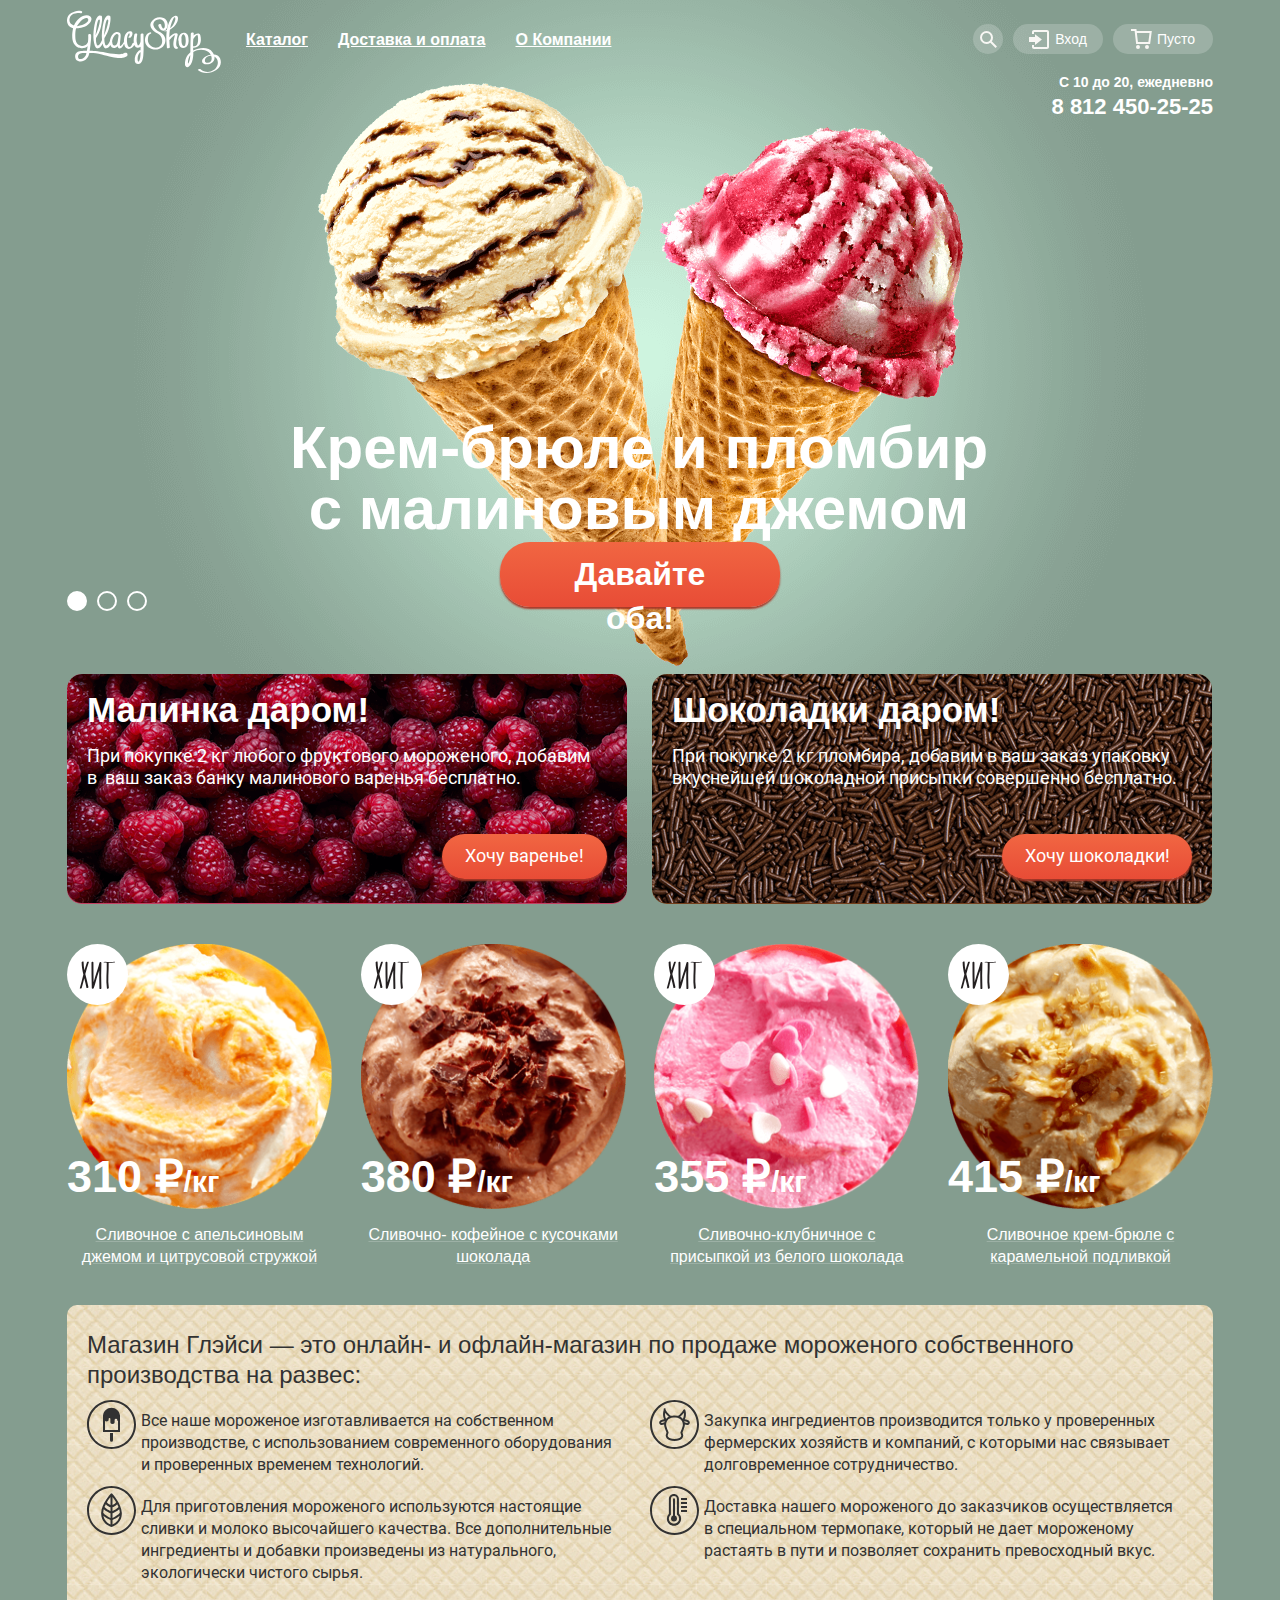
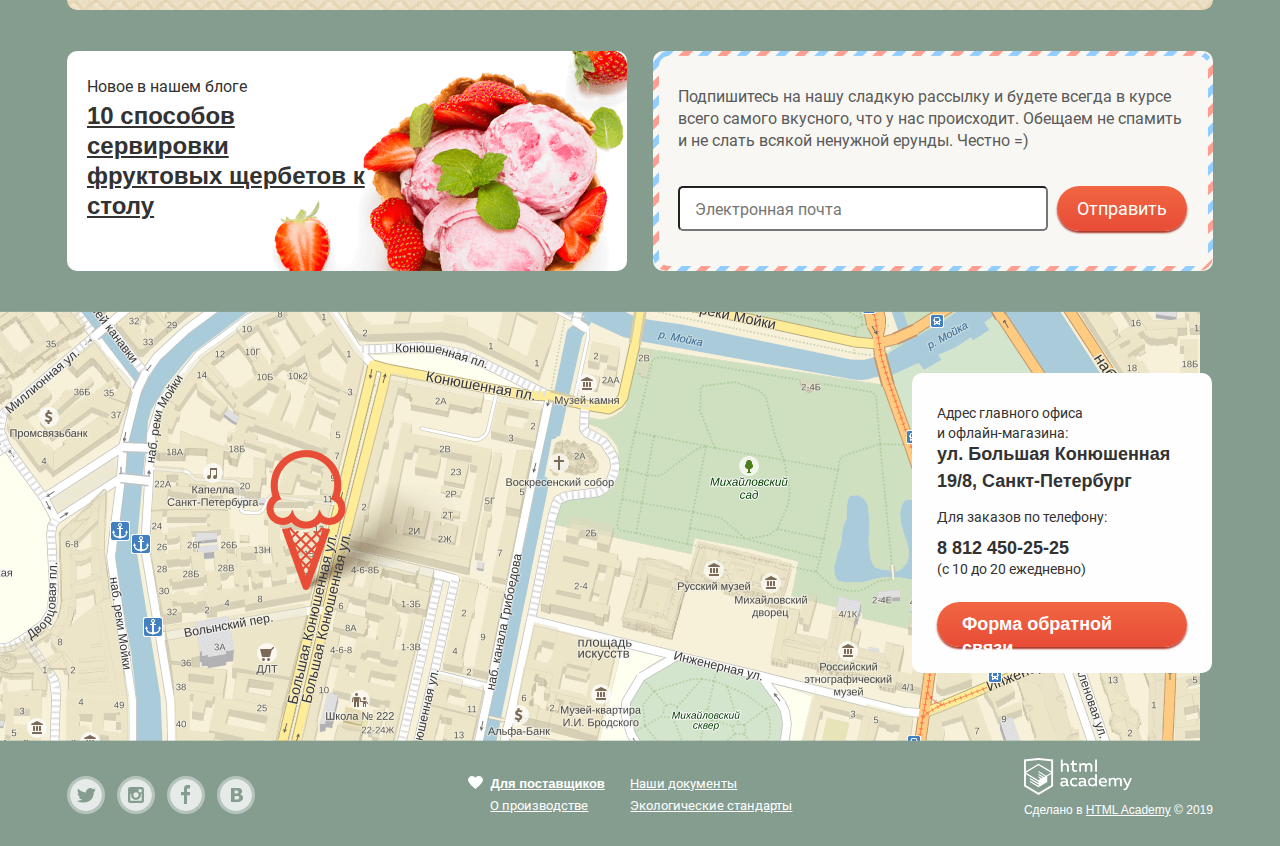
==== commit 2044a36e: "ф" ====
--- a/index.html
+++ b/index.html
@@ -76,7 +76,7 @@
           </div>
           <div class="tel-order">
             <p>С 10 до 20, ежедневно</p>
-              <a href="#" class="tel" aria-label="наш телефон">8 812 450-25-25</a>
+              <a href="#" class="tel">8 812 450-25-25</a>
           </div>
         </header>
         <main>
@@ -112,17 +112,13 @@
             <section class="advertising">
               <h2 class="visually-hidden">Описание мороженого</h2>
               <article class="raspberry">
-                <div class="free-order">
-                  <h3 class="free">Малинка даром!</h3>
-                  <p>При покупке 2 кг любого фруктового мороженого, добавим в ваш заказ банку малинового варенья бесплатно.</p>
-                </div>
+                <h3 class="free">Малинка даром!</h3>
+                <p>При покупке 2 кг любого фруктового мороженого, добавим в&nbsp; ваш заказ банку малинового варенья бесплатно.</p>
                 <a href="#" class="btn  btn-advertising">Хочу варенье!</a>
               </article>
-                <article class="chocolate">
-                <div class="free-order">
-                  <h3 class="free">Шоколадки даром!</h3>
-                  <p>При покупке 2 кг пломбира, добавим в ваш заказ упаковку вкуснейшей шоколадной присыпки совершенно бесплатно.</p>
-                </div>
+              <article class="chocolate">
+                <h3 class="free">Шоколадки даром!</h3>
+                <p>При покупке 2 кг пломбира, добавим в ваш заказ упаковку вкуснейшей шоколадной присыпки совершенно бесплатно.</p>
                 <a href="#" class="btn btn-advertising">Хочу шоколадки!</a>
               </article>
             </section>
@@ -131,25 +127,25 @@
                 <ul class="ice ice-hit">
                   <li class="card-item card-item-hit">
                     <img src="img/1.png" width="267" height="267" alt="Фото мороженого с апельсиновым джемом и цитрусовой стружкой">
-                    <p>310 ₽/<span>кг</span></p>
+                    <p>310 ₽<span>/кг</span></p>
                     <a href="#"><h4 class="ice-cream">Сливочное с апельсиновым джемом и цитрусовой стружкой</h4></a>
                     <button type="button" class="btn btn-catalog">Быстрый просмотр</button>
                   </li>
                   <li class="card-item card-item-hit">
                     <img src="img/2.png" width="267" height="267" alt="Фото мороженого  Сливочно-кофейного с кусочками шоколада">
-                    <p>380 ₽/<span>кг</span></p>
-                    <a href="#"><h4 class="ice-cream">Сливочно-кофейное с кусочками шоколада</h4></a>
+                    <p>380 ₽<span>/кг</span></p>
+                    <a href="#"><h4 class="ice-cream">Сливочно-&nbsp;кофейное&nbsp;с&nbsp;кусочками шоколада</h4></a>
                     <button type="button" class="btn btn-catalog">Быстрый просмотр</button>
                   </li>
                   <li class="card-item card-item-hit">
                       <img src="img/3.png" width="267" height="267" alt="Фото сливочно-клубничного мороженого с присыпкой из белого шоколада">
-                      <p>355 ₽/<span>кг</span></p>
+                      <p>355 ₽<span>/кг</span></p>
                       <a href="#"><h4 class="ice-cream">Сливочно-клубничное с присыпкой из белого шоколада</h4></a>
                       <button type="button" class="btn btn-catalog">Быстрый просмотр</button>
                   </li>
                   <li class="card-item card-item-hit">
                     <img src="img/4.png" width="267" height="267" alt="Фото  Сливочного крем-брюле с карамельной подливкой">
-                    <p>415 ₽/<span>кг</span></p>
+                    <p>415 ₽<span>/кг</span></p>
                     <a href="#"><h4 class="ice-cream">Сливочное крем-брюле с карамельной подливкой</h4></a>
                     <button type="button" class="btn btn-catalog">Быстрый просмотр</button>
                   </li>
@@ -159,7 +155,7 @@
               <h2>Магазин Глэйси — это онлайн- и офлайн-магазин по продаже мороженого собственного производства на развес:</h2>
               <ul class="description">
                 <li class="ice-cream-quality">
-                  <p>Все наше мороженое изготавливается на собственном производстве, с использованием современного оборудования и проверенных временем технологий.</p>
+                  <p>Все наше мороженое изготавливается на собственном производстве, с использованием&nbsp;современного&nbsp;оборудования и проверенных временем технологий.</p>
                 </li>
                 <li class="cow">
                   <p>Закупка ингредиентов  производится только у проверенных фермерских хозяйств и компаний, с которыми нас связывает долговременное сотрудничество.</p>
@@ -176,7 +172,7 @@
               <article class="news">
                 <p>Новое в нашем блоге</p>
                 <a href="#" class="some-news">10 способов сервировки
-                  фруктовых щербетов к столу</a>
+                 фруктовых щербетов к столу</a>
               </article>
               <section class="form-mailing">
                 <p>Подпишитесь на нашу сладкую рассылку и будете всегда в курсе всего самого вкусного, что у нас происходит. Обещаем не спамить и не слать всякой ненужной ерунды. Честно =) </p>
@@ -184,7 +180,7 @@
                   <form class="mailing">
                     <label class="visually-hidden" for="mailing">Электронная почта</label>
                     <input  class="mailing-text" type="text" id="mailing" placeholder="  Электронная почта">
-                    <button class="btn btn-submit-order" type="submit">Отправить</button>
+                    <button class="btn btn-submit-mailing" type="submit">Отправить</button>
                   </form>
                 </div>
               </section>
@@ -199,8 +195,8 @@
                 и офлайн-магазина:</p>
             <p class="street">ул. Большая Конюшенная </p>
             <p class="town">19/8, Санкт-Петербург</p>
-            <p class="order">Для заказов по телефону:</p>
-            <a href="#" aria-label="номер нашего Телефона">8 812 450-25-25</a>
+            <p class="order-contacts">Для заказов по телефону:</p>
+            <a href="#" class="tel-contacts">8 812 450-25-25</a>
             <p class="time">(с 10 до 20 ежедневно)</p>
             <a class="btn btn-contacts" href="#">Форма обратной связи</a>
           </div>
@@ -246,16 +242,16 @@
       <div class="overlay"></div>
       <div class="feedback">
         <form class="feedback-form" method="post" action="https://echo.htmlacademy.ru">
-        <button type="button" class="feedback-btn" aria-label="Закрытие окно обратной связи"></button>
-        <label class="visually-hidden" for="name">Имя пользователя</label>
-        <p>Мы обязательно вам ответим!</p>
-        <input type="text" name="name-user" id="name" placeholder="Как Вас зовут?">
-        <label class="visually-hidden" for="mail-feedback"> Электронная почта клиента</label>
-        <input type="text" name="e-mail" id="mail-feedback" placeholder="Ваша почта для ответа?">
-        <label class="visually-hidden" for="comment-field"> Ваши коментарии</label>
-        <textarea name="comment" id="comment-field" rows="10" placeholder="Напишите что-нибудь...">
-        </textarea>
-        <button  class="btn btn-pop-up" type="submit">Отправить</button>
+          <button type="button" class="feedback-btn" aria-label="Закрытие окно обратной связи"></button>
+          <label class="visually-hidden" for="name">Имя пользователя</label>
+          <p>Мы обязательно вам ответим!</p>
+          <input type="text" name="name-user" id="name" placeholder="Как Вас зовут?">
+          <label class="visually-hidden" for="mail-feedback"> Электронная почта клиента</label>
+          <input type="text" name="e-mail" id="mail-feedback" placeholder="Ваша почта для ответа?">
+          <label class="visually-hidden" for="comment-field"> Ваши коментарии</label>
+          <textarea name="comment" id="comment-field" rows="10" placeholder="Напишите что-нибудь...">
+          </textarea>
+          <button  class="btn btn-pop-up" type="submit">Отправить</button>
         </form>
       </div>
     <script src="js/main.js"></script>
--- a/css/style.css
+++ b/css/style.css
@@ -1,27 +1,27 @@
 /* Шрифты */
 @font-face {
-  font-family: 'robotoregular';
-  src: local('Roboto regular'), local('Roboto-regular');
-  src: url('roboto-regular.woff2') format('woff2'),
-       url('roboto-regular.woff') format('woff');
+  font-family: "Roboto";
+  src: local("Roboto regular"), local("Roboto-regular"),
+       url("../fonts/roboto-regular.woff2") format("woff2"),
+       url("../fonts/roboto-regular.woff") format("woff");
   font-weight: 400;
   font-style: normal;
   font-display: swap;
 }
 @font-face {
-  font-family: 'robotomedium';
-  src: local('Roboto Medium'), local('Roboto-Medium');
-  src: url('roboto-medium.woff2') format('woff2'),
-       url('roboto-medium.woff') format('woff');
+  font-family: "Roboto";
+  src: local("Roboto Medium"), local("Roboto-Medium"),
+       url("../fonts/roboto-medium.woff2") format("woff2"),
+       url("../fonts/roboto-medium.woff") format("woff");
   font-weight: 500;
   font-style: normal;
   font-display: swap;
 }
 @font-face {
-  font-family: 'robotobold';
-  src: local('Roboto Bold'), local('Roboto-Bold');
-  src: url('roboto-bold.woff2') format('woff2'),
-       url('roboto-bold.woff') format('woff');
+  font-family: "Roboto";
+  src: local("Roboto Bold"), local("Roboto-Bold"),
+       url("../fonts/roboto-bold.woff2") format("woff2"),
+       url("../fonts/roboto-bold.woff") format("woff");
   font-weight: 700;
   font-style: normal;
   font-display: swap;
@@ -118,7 +118,6 @@
   margin: 0;
   margin-top: 10px;
   display:flex;
-  justify-content: space-between;
 }
 
 .user-navigation {
@@ -199,6 +198,8 @@
 }
 
 /*Кнопки*/
+
+
 .btn {
   text-decoration: none;
   padding: 15px 10px;
@@ -248,14 +249,16 @@
   cursor: pointer;
 }
 
-.btn-submit-order {
+.mailing .btn-submit-mailing {
   font-size: 18px;
   line-height: 24px;
   font-weight: 400;
   width: 130px;
   height: 45px;
-  padding: 15px 20px;
   border: 0;
+  padding: 10px 10px;
+  margin-top: 5px;
+  margin-left: 5px;
 }
 
 .btn-catalog{
@@ -280,8 +283,8 @@
 .login-link:hover .form-nav {
   margin: 20px;
   position: absolute;
-  top: 20px;
-  left: -240px;
+  top: 15px;
+  left: -200px;
   display: block;
   width: 280px;
   height: 215px;
@@ -342,7 +345,7 @@
 
 .form-nav .btn-input {
   width: 100px;
-  height: 30px;
+  height: 45px;
   margin: 10px;
   margin-top: 20px;
   font-size: 18px;
@@ -451,7 +454,7 @@
   width: 340px;
   height: 85px;
   position: absolute;
-  top: 50px;
+  top: 35px;
   left: -300px;
   border-radius: 5px;
   background-color: #f8f7f4;
@@ -461,6 +464,7 @@
   padding: 10px;
   border: 1px solid #999999;
   color: #999999;
+  box-sizing: border-box;
 }
 
 .input-search input {
@@ -538,16 +542,17 @@
 .menu-catalog-item {
   background-color: rgba(255, 255, 255, 0);
   color: #ffffff;
-  min-height: 30px;
-  padding: 10px 15px;
+  height: 25px;
+  padding: 7px 15px;
+  margin: 0;
 }
 
 .menu-catalog-item-current {
-  width: 90px;
+  width: 85px;
   min-height: 30px;
   color: #ffffff;
   background-color: #d07058;
-  padding: 10px 15px;
+  padding: 7px 15px;
   text-decoration: none;
   border-radius: 30px;
 }
@@ -582,6 +587,13 @@
 
 .catalog-option li:active {
   background-color:#f6b5a5;
+}
+
+.catalog-option li:hover:first-child,
+.catalog-option li:active:last-child,
+.catalog-option li:active:first-child,
+.catalog-option li:hover:last-child {
+  border-radius: 5px;
 }
 
 .option::before {
@@ -603,8 +615,8 @@
   color: #323232;
   border-radius: 5px;
   position: absolute;
-  top: 55px;
-  left: -450px;
+  top: 50px;
+  left: -410px;
   box-shadow: 2px 20px 20px #5c6961;
   z-index: 10;
 }
@@ -688,6 +700,10 @@
   background-color: transparent;
   align-self: flex-end;
   position: relative;
+}
+
+.form-order-basket .btn-submit-order {
+
 }
 
 .form-order-basket::before {
@@ -719,7 +735,7 @@
 .some-news {
   font-size: 24px;
   line-height: 30px;
-  font-weight: 400;
+  font-weight: 700;
   color: #323232;
   width: 290px;
 }
@@ -863,16 +879,15 @@
 }
 
 .advertising article {
-  padding: 0 20px;
+  padding: 15px 20px;
   display: flex;
   flex-direction: column;
-  justify-content: space-around;
   border-radius: 15px;
 }
 
 .free {
   margin: 0;
-  margin-bottom: 10px;
+  margin-bottom: 15px;
   padding: 0;
   font-size: 35px;
   line-height: 41px;
@@ -890,7 +905,8 @@
 
 .raspberry .btn{
   width: 165px;
-  margin-top: 5px;
+  margin-top: 45px;
+
 }
 
 .chocolate {
@@ -903,13 +919,14 @@
 
 .chocolate .btn {
   width: 190px;
-  margin-top: 5px;
+  margin-top: 45px;
 }
 
 /*Каталог*/
 
 .breadcrumbs-list {
   margin: 0;
+  margin-top: -25px;
   padding: 0;
   display: flex;
 
@@ -922,7 +939,13 @@
   line-height: 16px;
   font-weight: 400;
   color: #ffffff;
-}
+  margin:  3px;
+}
+
+.breadcrumbs-list .main {
+  margin-left: 0;
+}
+
 
 /*блок хитов*/
 
@@ -954,6 +977,7 @@
   position: relative;
   display: flex;
   flex-direction: column;
+
 }
 
 .card-item::after {
@@ -989,6 +1013,8 @@
   line-height: 45px;
   font-weight: 700;
   position: absolute;
+  padding: 0;
+  margin: 0;
   top: 195px;
   left: 0;
   z-index: 1;
@@ -1046,6 +1072,17 @@
 
 .ices-catalog {
   margin: 0;
+  margin-bottom: 5px;
+}
+
+.ices-catalog h2 {
+  margin: 0;
+  margin-top: 3px;
+  margin-bottom: 27px;
+  padding: 0;
+  font-size: 35px;
+  line-height: 41px;
+  font-weight: 700;
 }
 
 .ice-cream {
@@ -1059,8 +1096,20 @@
 }
 /*Фильтр*/
 
-
-.filter-form-wraper {
+.filter-form {
+  display: flex;
+  flex-wrap: wrap;
+  margin-bottom: 25px;
+  width: 100%;
+}
+
+.filter-form fieldset {
+  padding: 0;
+  margin: 0;
+  border: none;
+}
+
+.filter-form-wrapper {
   height: 35px;
   margin: 5px 0;
   padding: 7px 15px;
@@ -1068,31 +1117,11 @@
   border-radius: 30px;
 }
 
-.filter-form-wraper-radio {
+.filter-form-wrapper-radio {
   width: 415px;
 }
 
-.filter-form {
-  display: flex;
-  flex-wrap: wrap;
-  margin-bottom: 40px;
-  width: 100%;
-}
-
-.filter-form fieldset {
-  padding: 0;
-  margin: 0;
-  border: none;
-}
-
-.filter-form-wrapper {
-  display: flex;
-  justify-content: space-between;
-  padding: 10px;
-  padding-left: 0;
-}
-
-.filter-form-wraper-checkbox {
+.filter-form-wrapper-checkbox {
   width: 705px;
 }
 
@@ -1114,16 +1143,17 @@
 }
 
 .filter-form-label-radio::before {
-  width: 25px;
-  height: 25px;
+  width: 22px;
+  height: 22px;
   background-image: url("../img/radio-off.svg");
   opacity: 0.8;
 
 }
 
 .filter-form-label-radio::after {
-  width: 25px;
-  height: 25px;
+  content: "";
+  width: 22px;
+  height: 22px;
   background-image: url("../img/radio-on.svg");
   opacity: 0;
 }
@@ -1144,6 +1174,7 @@
 }
 
 .filter-form-label-checkbox::before {
+  content: "";
   width: 25px;
   height: 25px;
   background-image: url("../img/checkbox-off.svg");
@@ -1152,6 +1183,7 @@
 }
 
 .filter-form-label-checkbox::after {
+  content: "";
   width: 30px;
   height: 25px;
   background-image: url("../img/checkbox-on.svg");
@@ -1160,9 +1192,7 @@
 }
 
 .filter-form-label-radio:hover::before,
-.filter-form-label-checkbox:hover::before,
-.filter-form-label-radio:hover::after,
-.filter-form-label-checkbox:hover::after {
+.filter-form-label-checkbox:hover::before {
   opacity: 1;
 }
 
@@ -1180,6 +1210,17 @@
   border-radius: 30px;
   background-color: #9db1a5;
   color: #ffffff;
+  position: relative;
+}
+
+.sort-cost::after {
+  content: "";
+  width: 9px;
+  height: 5px;
+  position: absolute;
+  top:5px;
+  background-image: url("../img/select-arrow.svg");
+  background-repeat: no-repeat;
 }
 
 .sort-cost .option {
@@ -1188,10 +1229,7 @@
   line-height: 400;
 }
 
-.sort-cost:hover {
-  background-color: #fbfcfb;
-}
-
+.sort-cost:hover,
 .sort-cost:active {
   background-color: #eaeaea;
   color: #353535;
@@ -1253,7 +1291,7 @@
 }
 
 .range-controls .toggle-max {
-  left: 124px;
+  left: 132px;
 }
 
 /**Преимущества**/
@@ -1275,6 +1313,15 @@
   font-weight: 500;
 }
 
+.description {
+  margin: 0;
+  padding: 0;
+  padding-top: 10px;
+  padding-left: 20px;
+  display: flex;
+  flex-wrap: wrap;
+}
+
 .description li {
   width: 530px;
   font-size: 16px;
@@ -1283,7 +1330,7 @@
   display: flex;
   margin-bottom: 20px;
   margin-right: 33px;
-  padding-left: 52px;
+  padding-left: 47px;
   position: relative;
 }
 
@@ -1299,15 +1346,6 @@
   position: absolute;
   top: -10px;
   left: 0;
-}
-
-.description {
-  margin: 0;
-  padding: 0;
-  padding-top: 10px;
-  padding-left: 20px;
-  display: flex;
-  flex-wrap: wrap;
 }
 
 .description p {
@@ -1382,6 +1420,11 @@
   border-radius: 10px;
 }
 
+.mailing {
+  margin: 0;
+  padding: 0;
+}
+
 .mailing-text {
   margin-left: 25px;
   height: 45px;
@@ -1390,11 +1433,10 @@
 }
 
 .mailing-text::placeholder {
-  margin-top: 5px;
   font-size: 16px;
   line-height: 24px;
   font-weight: 400;
-  padding-left: 10px;
+  padding-left: 5px;
 }
 
 .form-mailing p {
@@ -1469,13 +1511,20 @@
   margin-bottom: 15px;
 }
 
+.contacts .order-contacts {
+  margin-bottom: 10px;
+}
+
 .contacts a {
   font-size: 18px;
   line-height: 22px;
   font-weight: 700;
   color: #323232;
   text-decoration: none;
-  margin-top: 10px;
+}
+
+.contacts .tel-contacts {
+  margin-bottom: 20px;
 }
 
 .contacts .btn-contacts {
@@ -1484,7 +1533,7 @@
   font-size: 18px;
   line-height: 24px;
   font-weight: 700;
-  margin-top: 25px;
+  margin-top: 23px;
   padding: 10px 25px;
   color: #ffffff;
 }
@@ -1806,6 +1855,16 @@
   background-color: #323232;
 }
 
+
+.feedback-btn::before {
+  transform: rotate(45deg);
+}
+
+.feedback-btn::after {
+  transform: rotate(-45deg);
+}
+
+
 .form-order-basket td {
   padding: 5px;
 }
@@ -1830,14 +1889,6 @@
 
 .form-order-basket .btn-order-one::after,
 .form-order-basket .btn-order-two::after {
-  transform: rotate(-45deg);
-}
-
-.feedback-btn::before {
-  transform: rotate(45deg);
-}
-
-.feedback-btn::after {
   transform: rotate(-45deg);
 }
 
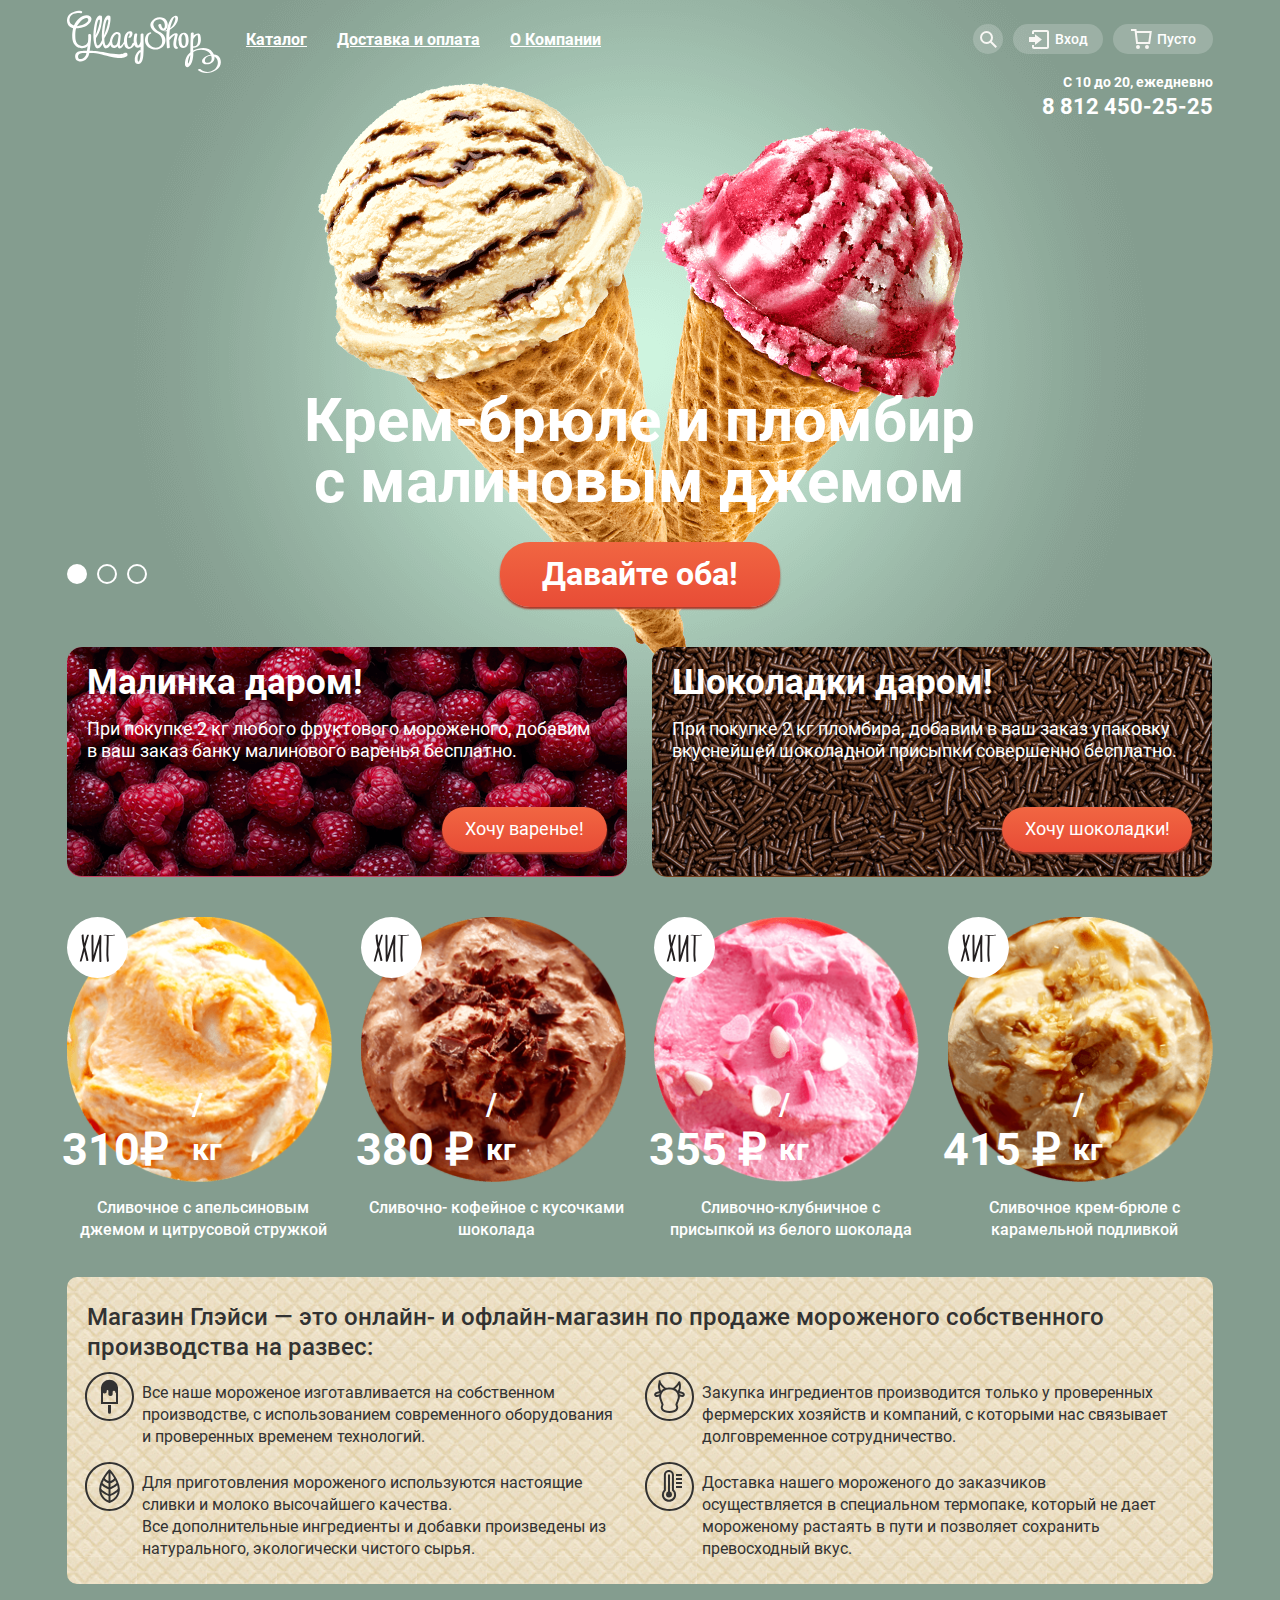
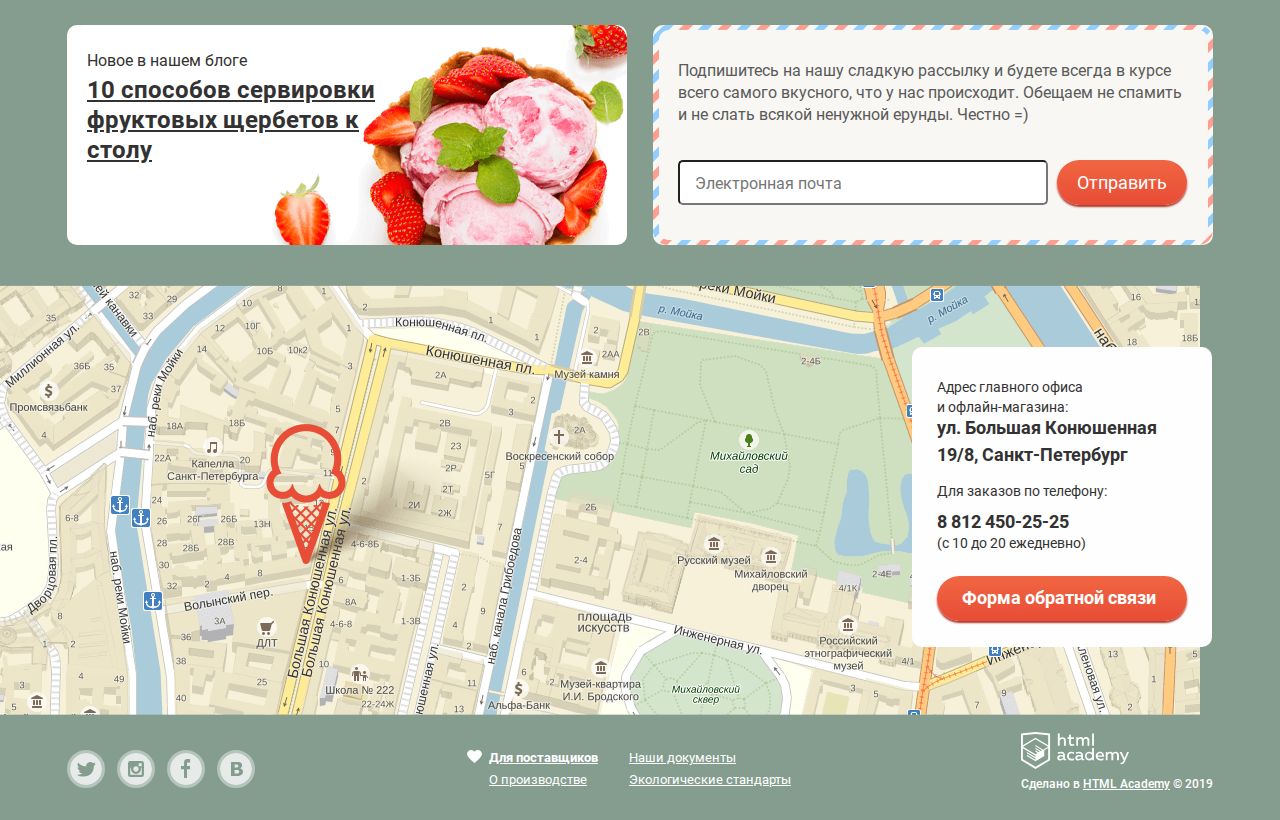
==== commit 9a3f6da7: "1" ====
--- a/index.html
+++ b/index.html
@@ -113,7 +113,7 @@
               <h2 class="visually-hidden">Описание мороженого</h2>
               <article class="raspberry">
                 <h3 class="free">Малинка даром!</h3>
-                <p>При покупке 2 кг любого фруктового мороженого, добавим в&nbsp; ваш заказ банку малинового варенья бесплатно.</p>
+                <p>При покупке 2 кг любого фруктового мороженого, добавим в&nbsp;ваш заказ банку малинового варенья бесплатно.</p>
                 <a href="#" class="btn  btn-advertising">Хочу варенье!</a>
               </article>
               <article class="chocolate">
@@ -127,7 +127,7 @@
                 <ul class="ice ice-hit">
                   <li class="card-item card-item-hit">
                     <img src="img/1.png" width="267" height="267" alt="Фото мороженого с апельсиновым джемом и цитрусовой стружкой">
-                    <p>310 ₽<span>/кг</span></p>
+                    <p>310₽<span>/кг</span></p>
                     <a href="#"><h4 class="ice-cream">Сливочное с апельсиновым джемом и цитрусовой стружкой</h4></a>
                     <button type="button" class="btn btn-catalog">Быстрый просмотр</button>
                   </li>
@@ -155,13 +155,13 @@
               <h2>Магазин Глэйси — это онлайн- и офлайн-магазин по продаже мороженого собственного производства на развес:</h2>
               <ul class="description">
                 <li class="ice-cream-quality">
-                  <p>Все наше мороженое изготавливается на собственном производстве, с использованием&nbsp;современного&nbsp;оборудования и проверенных временем технологий.</p>
+                  <p>Все наше мороженое изготавливается на собственном производстве,&nbsp;с&nbsp;использованием&nbsp;современного&nbsp;оборудования и проверенных временем технологий.</p>
                 </li>
                 <li class="cow">
                   <p>Закупка ингредиентов  производится только у проверенных фермерских хозяйств и компаний, с которыми нас связывает долговременное сотрудничество.</p>
                 </li>
                 <li class="eco">
-                  <p>Для приготовления мороженого используются настоящие сливки и молоко высочайшего качества. Все дополнительные ингредиенты и добавки произведены из натурального, экологически чистого сырья.</p>
+                  <p>Для приготовления мороженого используются настоящие сливки и молоко высочайшего качества. Все&nbsp;дополнительные ингредиенты и добавки произведены из натурального, экологически чистого сырья.</p>
                 </li>
                 <li class="thermometer">
                   <p>Доставка нашего мороженого до заказчиков осуществляется в специальном термопаке, который не дает мороженому растаять в пути и позволяет сохранить превосходный вкус.</p>
@@ -171,8 +171,7 @@
             <div class="container-news">
               <article class="news">
                 <p>Новое в нашем блоге</p>
-                <a href="#" class="some-news">10 способов сервировки
-                 фруктовых щербетов к столу</a>
+                <a href="#" class="some-news">10&nbsp;способов&nbsp;сервировки фруктовых щербетов к столу</a>
               </article>
               <section class="form-mailing">
                 <p>Подпишитесь на нашу сладкую рассылку и будете всегда в курсе всего самого вкусного, что у нас происходит. Обещаем не спамить и не слать всякой ненужной ерунды. Честно =) </p>
--- a/css/style.css
+++ b/css/style.css
@@ -1,9 +1,9 @@
 /* Шрифты */
 @font-face {
   font-family: "Roboto";
-  src: local("Roboto regular"), local("Roboto-regular"),
-       url("../fonts/roboto-regular.woff2") format("woff2"),
-       url("../fonts/roboto-regular.woff") format("woff");
+  src: local("Roboto regular"), local("Roboto-regular");
+      src: url("../fonts/robotoregular.woff2") format("woff2"),
+       url("../fonts/robotoregular.woff") format("woff");
   font-weight: 400;
   font-style: normal;
   font-display: swap;
@@ -11,8 +11,8 @@
 @font-face {
   font-family: "Roboto";
   src: local("Roboto Medium"), local("Roboto-Medium"),
-       url("../fonts/roboto-medium.woff2") format("woff2"),
-       url("../fonts/roboto-medium.woff") format("woff");
+       url("../fonts/robotomedium.woff2") format("woff2"),
+       url("../fonts/robotomedium.woff") format("woff");
   font-weight: 500;
   font-style: normal;
   font-display: swap;
@@ -20,8 +20,8 @@
 @font-face {
   font-family: "Roboto";
   src: local("Roboto Bold"), local("Roboto-Bold"),
-       url("../fonts/roboto-bold.woff2") format("woff2"),
-       url("../fonts/roboto-bold.woff") format("woff");
+       url("../fonts/robotobold.woff2") format("woff2"),
+       url("../fonts/robotobold.woff") format("woff");
   font-weight: 700;
   font-style: normal;
   font-display: swap;
@@ -337,6 +337,7 @@
   border-radius: 5px;
   padding-left: 10px;
   margin: 20px 10px;
+
 }
 
 .form-order:first-child input {
@@ -390,6 +391,7 @@
 .found .found-input:hover {
   background-color: #f7f6f3;
   color: #323232;
+
 }
 
 .found:hover svg {
@@ -438,12 +440,14 @@
 input[type=text]:hover,
 input[type=email]:hover,
 input[type=password]:hover {
-  border: 2px solid #c7c6c5;
-}
+  border:1 1px solid #c7c6c5;
+  box-shadow: inset 1px 1px 1px 1px #c7c6c5;
+}
+
 input[type=text]:focus,
 input[type=email]:focus,
 input[type=password]:focus {
-  border: 2px solid #8fbdec;
+  border: 1px solid #8fbdec;
 }
 
 .change-color {
@@ -475,12 +479,11 @@
 }
 
 .found input:hover {
-  border: 2px solid  #999999;
   color: #999999;
+  box-shadow: inset 1px 1px 1px 1px #c7c6c5;
 }
 
 .found input:focus {
-  border: 2px solid  #8fbdec;
   color: #323232;
 }
 
@@ -545,6 +548,7 @@
   height: 25px;
   padding: 7px 15px;
   margin: 0;
+
 }
 
 .menu-catalog-item-current {
@@ -560,6 +564,7 @@
 .menu-catalog-item-current:hover {
   color: #323232;
   background-color: #f7f6f3;
+  text-decoration: none;
 }
 
 .nav-catalog-site:hover .menu-catalog-item {
@@ -568,6 +573,7 @@
   border-radius: 30px;
   vertical-align: center;
   text-align: center;
+  text-decoration: none;
 }
 
 .menu-catalog-item:active {
@@ -607,7 +613,8 @@
 }
 
 .basket-red:hover .basket-nav {
-  display: block;
+  /* display: block; */
+  display: flex;
   width: 540px;
   height: 245px;
   padding: 20px;
@@ -693,17 +700,23 @@
   margin: 0 10px;
 }
 
-.form-order-basket button {
+.form-order-basket .btn-order-one,
+.form-order-basket .btn-order-two {
   width: 20px;
   height: 20px;
   border: 0;
   background-color: transparent;
-  align-self: flex-end;
   position: relative;
 }
 
-.form-order-basket .btn-submit-order {
-
+.btn-submit-order {
+  width: 170px;
+  height: 45px;
+  font-size: 18px;
+  line-height: 24px;
+  font-weight: 700;
+  padding: 10px 10px;
+  margin-left: 330px;
 }
 
 .form-order-basket::before {
@@ -749,7 +762,7 @@
 .slider {
   position: relative;
   text-align: center;
-  padding-top: 510px;
+  padding-top: 51                                                                                                                                                                                                                                                        0px;
   padding-top: 400px;
   padding-bottom: 40px;
 }
@@ -798,12 +811,12 @@
   cursor: pointer;
 }
 
-.slider-controls:hover label{
+.slider-controls label:hover {
   background-color: rgba(255, 255, 255, 0.2);
   cursor: pointer;
 }
 
-.slider-controls:active label{
+.slider-controls label:active {
   background-color: #ffffff;
 }
 
@@ -972,18 +985,18 @@
   font-size: 16px;
   line-height: 22px;
   width: 265px;
-  min-height: 320px;
+  height: 360px;
   font-weight: 500;
   position: relative;
   display: flex;
   flex-direction: column;
-
+  padding: 0;
 }
 
 .card-item::after {
   content: "";
   position: absolute;
-  top: -5%;
+  top: -4%;
   left: -5%;
   z-index: 1;
   width: 110%;
@@ -997,8 +1010,8 @@
 .ice:hover::after {
   border-radius: 5px;
   min-height: 400px;
-  box-shadow: 0 2px 2px #7a9184;
-  background-color: rgba(155, 175, 163, 0.2);
+  box-shadow: 0 2px 2px rgba(255, 255, 255, 0.2);
+  background-color: rgba(255, 255, 255, 0.2);
   opacity: 1;
   z-index: 1;
 }
@@ -1013,17 +1026,26 @@
   line-height: 45px;
   font-weight: 700;
   position: absolute;
-  padding: 0;
-  margin: 0;
-  top: 195px;
-  left: 0;
+  top: 210px;
+  left: -5px;
   z-index: 1;
+}
+
+.card-item span {
+  margin: 0;
+  padding: 0;
+  font-size: 30px;
+  line-height: 45px;
+  font-weight: 700;
+  z-index: 1;
+  position: absolute;
+  top: -45px;
+  left: 130px;
 }
 
 .ice {
   width: 1146px;
   margin: 0;
-  margin-bottom: -9px;
   padding: 0;
   display: flex;
   justify-content: space-between;
@@ -1041,6 +1063,8 @@
 .ice h4,
 .card-item h4 {
   margin: 0;
+  position: absolute;
+  top: 280px;
   font-weight: 500;
 }
 
@@ -1060,14 +1084,7 @@
 }
 
 .ice p {
-  margin-top: 15px;
-}
-
-.card-item span {
-  font-size: 30px;
-  line-height: 45px;
-  font-weight: 700;
-  z-index: 1;
+  margin: 0;
 }
 
 .ices-catalog {
@@ -1123,6 +1140,7 @@
 
 .filter-form-wrapper-checkbox {
   width: 705px;
+  padding: 10px 15px;
 }
 
 .filter-form-label {
@@ -1147,7 +1165,7 @@
   height: 22px;
   background-image: url("../img/radio-off.svg");
   opacity: 0.8;
-
+  background-size: contain;
 }
 
 .filter-form-label-radio::after {
@@ -1156,6 +1174,7 @@
   height: 22px;
   background-image: url("../img/radio-on.svg");
   opacity: 0;
+  background-size: contain;
 }
 
 .filter-form-input:disabled + .filter-form-label-radio::before,
@@ -1173,22 +1192,34 @@
  opacity: 0.8;
 }
 
+.filter-form-input:checked + .filter-form-label-radio::before,
+.filter-form-input:checked + .filter-form-label-checkbox::before {
+  opacity: 0;
+}
+
+.filter-form-label-checkbox {
+  margin:  0 5px;
+  padding-right: 7px;
+}
+
 .filter-form-label-checkbox::before {
-  content: "";
-  width: 25px;
+  width: 27px;
   height: 25px;
   background-image: url("../img/checkbox-off.svg");
+  background-position: 0 5px;
   background-repeat: no-repeat;
   opacity: 0.8;
+  background-size: contain;
 }
 
 .filter-form-label-checkbox::after {
-  content: "";
-  width: 30px;
+  width: 27px;
   height: 25px;
   background-image: url("../img/checkbox-on.svg");
+  background-position: 0 5px;
   background-repeat: no-repeat;
   opacity: 0;
+  background-size: contain;
 }
 
 .filter-form-label-radio:hover::before,
@@ -1201,8 +1232,12 @@
 }
 
 .sort-cost {
+  -webkit-appearance: none;
+  -moz-appearance:none;
+  appearance: none;
   margin: 5px 0;
   height: 35px ;
+  width: 190px;
   padding: 0 12px;
   font-size: 16px;
   line-height: 18px;
@@ -1211,15 +1246,8 @@
   background-color: #9db1a5;
   color: #ffffff;
   position: relative;
-}
-
-.sort-cost::after {
-  content: "";
-  width: 9px;
-  height: 5px;
-  position: absolute;
-  top:5px;
   background-image: url("../img/select-arrow.svg");
+  background-position: 170px 13px;
   background-repeat: no-repeat;
 }
 
@@ -1317,20 +1345,19 @@
   margin: 0;
   padding: 0;
   padding-top: 10px;
-  padding-left: 20px;
+  padding-left: 18px;
   display: flex;
   flex-wrap: wrap;
 }
 
 .description li {
-  width: 530px;
+  width: 525px;
   font-size: 16px;
   line-height: 22px;
   font-weight: 400;
-  display: flex;
-  margin-bottom: 20px;
-  margin-right: 33px;
-  padding-left: 47px;
+  margin-bottom: 24px;
+  margin-right: 35px;
+  padding-left: 57px;
   position: relative;
 }
 
@@ -1350,7 +1377,6 @@
 
 .description p {
   margin: 0;
-  margin-left: 7px;
 }
 
 .ice-cream-quality::before  {
@@ -1429,6 +1455,7 @@
   margin-left: 25px;
   height: 45px;
   width: 370px;
+
   border-radius: 5px;
 }
 
@@ -1834,6 +1861,10 @@
   margin-top: 0;
 }
 
+.feedback textarea:hover {
+  box-shadow: inset 1px 1px 1px 1px #c7c6c5;
+}
+
 .feedback .feedback-btn {
   width: 22px;
   height: 22px;
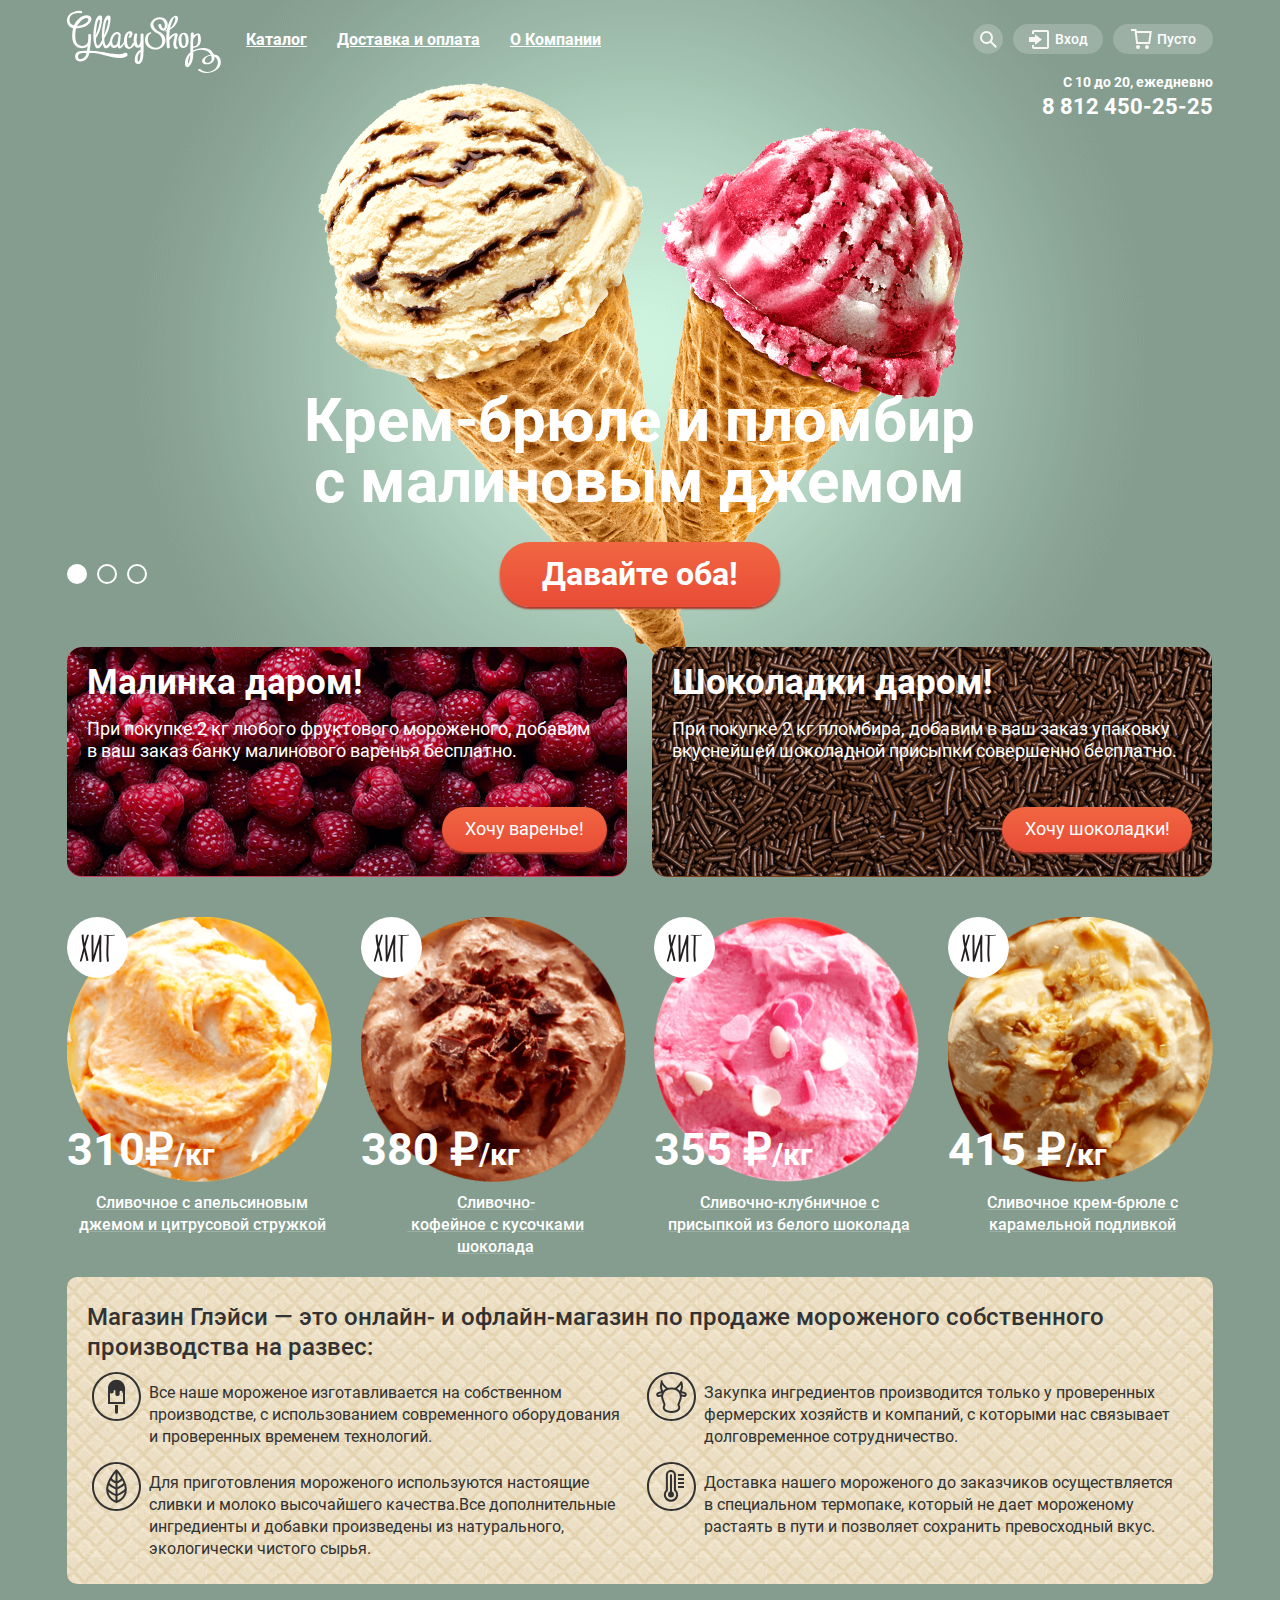
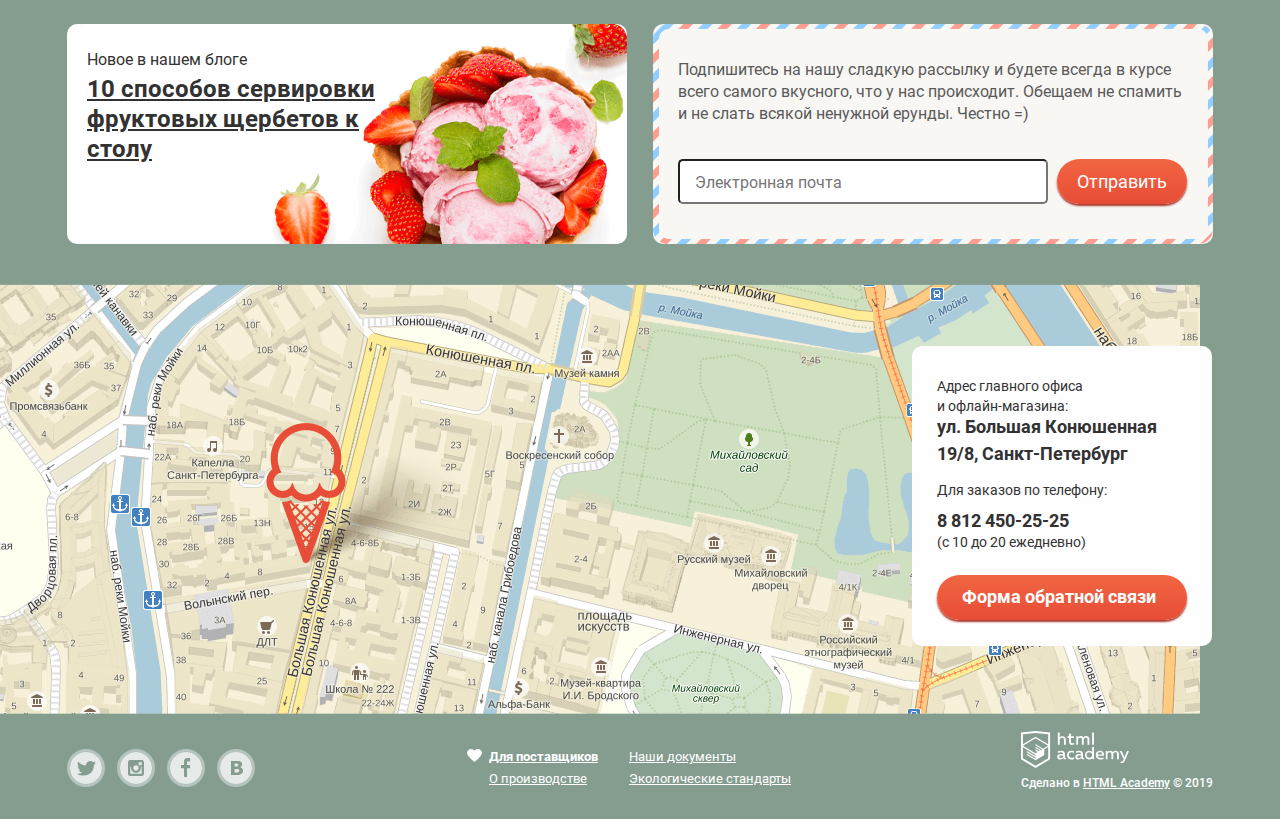
==== commit bb5f6dd8: "final" ====
--- a/index.html
+++ b/index.html
@@ -79,128 +79,130 @@
               <a href="#" class="tel">8 812 450-25-25</a>
           </div>
         </header>
-        <main>
+      </div>
+      <main>
+        <div class="container">
           <h1 class="visually-hidden"> Магазин мороженного "Глейси"</h1>
-            <section class="slider">
-              <h2 class="visually-hidden">Слайдер мороженого</h2>
-              <div class="slider-controls">
-                  <label for="product-1">Первый</label>
-                  <label for="product-2">Второй</label>
-                  <label for="product-3">Третий</label>
+          <section class="slider">
+            <h2 class="visually-hidden">Слайдер мороженого</h2>
+            <div class="slider-controls">
+                <label for="product-1">Первый</label>
+                <label for="product-2">Второй</label>
+                <label for="product-3">Третий</label>
+            </div>
+            <ul class="slider-list">
+              <li class="slider-item slide" id="slide1">
+                <p class="slide-title">
+                  Крем-брюле и пломбир с малиновым джемом
+                </p>
+                <a class="btn btn-slider" href="#">Давайте оба!</a>
+              </li>
+              <li class="slider-item slide" id="slide2">
+                <p class="slide-title">
+                  Шоколадный пломбир и лимонный сорбет
+                </p>
+                <a class="btn btn-slider" href="#">Давайте оба!</a>
+              </li>
+              <li class="slider-item slide" id="slide3">
+                <p class="slide-title">
+                  Пломбир с помадкой и клубничный щербет
+                </p>
+                <a class="btn btn-slider" href="#">Давайте оба!</a>
+              </li>
+            </ul>
+          </section>
+          <section class="advertising">
+            <h2 class="visually-hidden">Описание мороженого</h2>
+            <article class="raspberry">
+              <h3 class="free">Малинка даром!</h3>
+              <p>При покупке 2 кг любого фруктового мороженого, добавим в&nbsp;ваш заказ банку малинового варенья бесплатно.</p>
+              <a href="#" class="btn  btn-advertising">Хочу варенье!</a>
+            </article>
+            <article class="chocolate">
+              <h3 class="free">Шоколадки даром!</h3>
+              <p>При покупке 2 кг пломбира, добавим в ваш заказ упаковку вкуснейшей шоколадной присыпки совершенно бесплатно.</p>
+              <a href="#" class="btn btn-advertising">Хочу шоколадки!</a>
+            </article>
+          </section>
+          <section class="ice-kind">
+            <h2 class="visually-hidden">Мороженое-хиты</h2>
+              <ul class="ice ice-hit">
+                <li class="card-item card-item-hit">
+                  <img src="img/1.png" width="267" height="267" alt="Фото мороженого с апельсиновым джемом и цитрусовой стружкой">
+                  <p>310₽<span>/кг</span></p>
+                  <a href="#"><h4 class="ice-cream">Сливочное с апельсиновым джемом и цитрусовой стружкой</h4></a>
+                  <button type="button" class="btn btn-catalog">Быстрый просмотр</button>
+                </li>
+                <li class="card-item card-item-hit">
+                  <img src="img/2.png" width="267" height="267" alt="Фото мороженого  Сливочно-кофейного с кусочками шоколада">
+                  <p>380 ₽<span>/кг</span></p>
+                  <a href="#"><h4 class="ice-cream">Сливочно-&nbsp;кофейное&nbsp;с&nbsp;кусочками шоколада</h4></a>
+                  <button type="button" class="btn btn-catalog">Быстрый просмотр</button>
+                </li>
+                <li class="card-item card-item-hit">
+                    <img src="img/3.png" width="267" height="267" alt="Фото сливочно-клубничного мороженого с присыпкой из белого шоколада">
+                    <p>355 ₽<span>/кг</span></p>
+                    <a href="#"><h4 class="ice-cream">Сливочно-клубничное с присыпкой из белого шоколада</h4></a>
+                    <button type="button" class="btn btn-catalog">Быстрый просмотр</button>
+                </li>
+                <li class="card-item card-item-hit">
+                  <img src="img/4.png" width="267" height="267" alt="Фото  Сливочного крем-брюле с карамельной подливкой">
+                  <p>415 ₽<span>/кг</span></p>
+                  <a href="#"><h4 class="ice-cream">Сливочное крем-брюле с карамельной подливкой</h4></a>
+                  <button type="button" class="btn btn-catalog">Быстрый просмотр</button>
+                </li>
+              </ul>
+          </section>
+          <section class="shop-description">
+            <h2>Магазин Глэйси — это онлайн- и офлайн-магазин по продаже мороженого собственного производства на развес:</h2>
+            <ul class="description">
+              <li class="ice-cream-quality">
+                <p>Все наше мороженое изготавливается на собственном производстве,&nbsp;с&nbsp;использованием&nbsp;современного&nbsp;оборудования и проверенных временем технологий.</p>
+              </li>
+              <li class="cow">
+                <p>Закупка ингредиентов  производится только у проверенных фермерских хозяйств и компаний, с которыми нас связывает долговременное сотрудничество.</p>
+              </li>
+              <li class="eco">
+                <p>Для приготовления мороженого используются настоящие сливки и молоко высочайшего качества.Все дополнительные ингредиенты и добавки произведены из натурального, экологически чистого сырья.</p>
+              </li>
+              <li class="thermometer">
+                <p>Доставка нашего мороженого до заказчиков осуществляется в специальном термопаке, который не дает мороженому растаять в пути и позволяет сохранить превосходный вкус.</p>
+              </li>
+            </ul>
+          </section>
+          <div class="container-news">
+            <article class="news">
+              <p>Новое в нашем блоге</p>
+              <a href="#" class="some-news">10&nbsp;способов&nbsp;сервировки фруктовых щербетов к столу</a>
+            </article>
+            <section class="form-mailing">
+              <p>Подпишитесь на нашу сладкую рассылку и будете всегда в курсе всего самого вкусного, что у нас происходит. Обещаем не спамить и не слать всякой ненужной ерунды. Честно =) </p>
+              <div>
+                <form class="mailing">
+                  <label class="visually-hidden" for="mailing">Электронная почта</label>
+                  <input  class="mailing-text" type="text" id="mailing" placeholder="  Электронная почта">
+                  <button class="btn btn-submit-mailing" type="submit">Отправить</button>
+                </form>
               </div>
-              <ul class="slider-list">
-                <li class="slider-item slide" id="slide1">
-                  <p class="slide-title">
-                    Крем-брюле и пломбир с малиновым джемом
-                  </p>
-                  <a class="btn btn-slider" href="#">Давайте оба!</a>
-                </li>
-                <li class="slider-item slide" id="slide2">
-                  <p class="slide-title">
-                    Шоколадный пломбир и лимонный сорбет
-                  </p>
-                  <a class="btn btn-slider" href="#">Давайте оба!</a>
-                </li>
-                <li class="slider-item slide" id="slide3">
-                  <p class="slide-title">
-                    Пломбир с помадкой и клубничный щербет
-                  </p>
-                  <a class="btn btn-slider" href="#">Давайте оба!</a>
-                </li>
-              </ul>
             </section>
-            <section class="advertising">
-              <h2 class="visually-hidden">Описание мороженого</h2>
-              <article class="raspberry">
-                <h3 class="free">Малинка даром!</h3>
-                <p>При покупке 2 кг любого фруктового мороженого, добавим в&nbsp;ваш заказ банку малинового варенья бесплатно.</p>
-                <a href="#" class="btn  btn-advertising">Хочу варенье!</a>
-              </article>
-              <article class="chocolate">
-                <h3 class="free">Шоколадки даром!</h3>
-                <p>При покупке 2 кг пломбира, добавим в ваш заказ упаковку вкуснейшей шоколадной присыпки совершенно бесплатно.</p>
-                <a href="#" class="btn btn-advertising">Хочу шоколадки!</a>
-              </article>
-            </section>
-            <section class="ice-kind">
-              <h2 class="visually-hidden">Мороженое-хиты</h2>
-                <ul class="ice ice-hit">
-                  <li class="card-item card-item-hit">
-                    <img src="img/1.png" width="267" height="267" alt="Фото мороженого с апельсиновым джемом и цитрусовой стружкой">
-                    <p>310₽<span>/кг</span></p>
-                    <a href="#"><h4 class="ice-cream">Сливочное с апельсиновым джемом и цитрусовой стружкой</h4></a>
-                    <button type="button" class="btn btn-catalog">Быстрый просмотр</button>
-                  </li>
-                  <li class="card-item card-item-hit">
-                    <img src="img/2.png" width="267" height="267" alt="Фото мороженого  Сливочно-кофейного с кусочками шоколада">
-                    <p>380 ₽<span>/кг</span></p>
-                    <a href="#"><h4 class="ice-cream">Сливочно-&nbsp;кофейное&nbsp;с&nbsp;кусочками шоколада</h4></a>
-                    <button type="button" class="btn btn-catalog">Быстрый просмотр</button>
-                  </li>
-                  <li class="card-item card-item-hit">
-                      <img src="img/3.png" width="267" height="267" alt="Фото сливочно-клубничного мороженого с присыпкой из белого шоколада">
-                      <p>355 ₽<span>/кг</span></p>
-                      <a href="#"><h4 class="ice-cream">Сливочно-клубничное с присыпкой из белого шоколада</h4></a>
-                      <button type="button" class="btn btn-catalog">Быстрый просмотр</button>
-                  </li>
-                  <li class="card-item card-item-hit">
-                    <img src="img/4.png" width="267" height="267" alt="Фото  Сливочного крем-брюле с карамельной подливкой">
-                    <p>415 ₽<span>/кг</span></p>
-                    <a href="#"><h4 class="ice-cream">Сливочное крем-брюле с карамельной подливкой</h4></a>
-                    <button type="button" class="btn btn-catalog">Быстрый просмотр</button>
-                  </li>
-                </ul>
-            </section>
-            <section class="shop-description">
-              <h2>Магазин Глэйси — это онлайн- и офлайн-магазин по продаже мороженого собственного производства на развес:</h2>
-              <ul class="description">
-                <li class="ice-cream-quality">
-                  <p>Все наше мороженое изготавливается на собственном производстве,&nbsp;с&nbsp;использованием&nbsp;современного&nbsp;оборудования и проверенных временем технологий.</p>
-                </li>
-                <li class="cow">
-                  <p>Закупка ингредиентов  производится только у проверенных фермерских хозяйств и компаний, с которыми нас связывает долговременное сотрудничество.</p>
-                </li>
-                <li class="eco">
-                  <p>Для приготовления мороженого используются настоящие сливки и молоко высочайшего качества. Все&nbsp;дополнительные ингредиенты и добавки произведены из натурального, экологически чистого сырья.</p>
-                </li>
-                <li class="thermometer">
-                  <p>Доставка нашего мороженого до заказчиков осуществляется в специальном термопаке, который не дает мороженому растаять в пути и позволяет сохранить превосходный вкус.</p>
-                </li>
-              </ul>
-            </section>
-            <div class="container-news">
-              <article class="news">
-                <p>Новое в нашем блоге</p>
-                <a href="#" class="some-news">10&nbsp;способов&nbsp;сервировки фруктовых щербетов к столу</a>
-              </article>
-              <section class="form-mailing">
-                <p>Подпишитесь на нашу сладкую рассылку и будете всегда в курсе всего самого вкусного, что у нас происходит. Обещаем не спамить и не слать всякой ненужной ерунды. Честно =) </p>
-                <div>
-                  <form class="mailing">
-                    <label class="visually-hidden" for="mailing">Электронная почта</label>
-                    <input  class="mailing-text" type="text" id="mailing" placeholder="  Электронная почта">
-                    <button class="btn btn-submit-mailing" type="submit">Отправить</button>
-                  </form>
-                </div>
-              </section>
+          </div>
+        </div>
+        <section class="map modal-map">
+          <p class="photo-map"><img src="img/map.png" width="1200" height="430" alt="Фото карты проезда к магазину"></p>
+          <iframe src="https://www.google.com/maps/embed?pb=!1m18!1m12!1m3!1d1998.6037999040354!2d30.322010416394033!3d59.938716271971415!2m3!1f0!2f0!3f0!3m2!1i1024!2i768!4f13.1!3m3!1m2!1s0x4696310fca5ba729%3A0xea9c53d4493c879f!2sBolshaya+Konyushennaya+ul.%2C+19%2C+Sankt-Peterburg%2C+Russia%2C+191186!5e0!3m2!1sen!2s!4v1441888483426" width="100%" height="430" allowfullscreen></iframe>
+          <div class="container contacts-container">
+            <div class="contacts">
+              <p class="adress">Адрес главного офиса
+                  и офлайн-магазина:</p>
+              <p class="street">ул. Большая Конюшенная </p>
+              <p class="town">19/8, Санкт-Петербург</p>
+              <p class="order-contacts">Для заказов по телефону:</p>
+              <a href="#" class="tel-contacts">8 812 450-25-25</a>
+              <p class="time">(с 10 до 20 ежедневно)</p>
+              <a class="btn btn-contacts" href="#">Форма обратной связи</a>
             </div>
-      </div>
-      <section class="map modal-map">
-        <p class="photo-map"><img src="img/map.png" width="1200" height="430" alt="Фото карты проезда к магазину"></p>
-        <iframe src="https://www.google.com/maps/embed?pb=!1m18!1m12!1m3!1d1998.6037999040354!2d30.322010416394033!3d59.938716271971415!2m3!1f0!2f0!3f0!3m2!1i1024!2i768!4f13.1!3m3!1m2!1s0x4696310fca5ba729%3A0xea9c53d4493c879f!2sBolshaya+Konyushennaya+ul.%2C+19%2C+Sankt-Peterburg%2C+Russia%2C+191186!5e0!3m2!1sen!2s!4v1441888483426" width="100%" height="430" allowfullscreen></iframe>
-        <div class="container contacts-container">
-          <div class="contacts">
-            <p class="adress">Адрес главного офиса
-                и офлайн-магазина:</p>
-            <p class="street">ул. Большая Конюшенная </p>
-            <p class="town">19/8, Санкт-Петербург</p>
-            <p class="order-contacts">Для заказов по телефону:</p>
-            <a href="#" class="tel-contacts">8 812 450-25-25</a>
-            <p class="time">(с 10 до 20 ежедневно)</p>
-            <a class="btn btn-contacts" href="#">Форма обратной связи</a>
-          </div>
-        </div>
-      </section>
+          </div>
+        </section>
       </main>
       <footer class="main-footer container">
       <ul class="footer-social">
@@ -253,6 +255,7 @@
           <button  class="btn btn-pop-up" type="submit">Отправить</button>
         </form>
       </div>
-    <script src="js/main.js"></script>
+      <script src="js/main.js"></script>
+    </div>
   </body>
 </html>
--- a/css/style.css
+++ b/css/style.css
@@ -178,11 +178,8 @@
   flex-wrap: wrap;
 }
 
-.card-item a,
-.ice a,
 .main-footer a {
-  z-index: 2;
-  color: #ffffff;
+ color: #ffffff;
 }
 
 .btn:hover,
@@ -265,12 +262,14 @@
   width: 200px;
   height: 45px;
   border: 0;
-  margin: 0 auto;
   padding: 10px;
   font-size: 18px;
   line-height: 24px;
   font-weight: 400;
-  z-index: 2;
+  position: absolute;
+  top: 330px;
+  left: 30px;
+  z-index: 10;
 }
 
  .btn-input-login-link {
@@ -556,7 +555,7 @@
   min-height: 30px;
   color: #ffffff;
   background-color: #d07058;
-  padding: 7px 15px;
+  padding: 7px 13px;
   text-decoration: none;
   border-radius: 30px;
 }
@@ -753,9 +752,6 @@
   width: 290px;
 }
 
-.sort-cost:hover {
- color: #343434;
-}
 
 /*Блок слайдера*/
 
@@ -968,6 +964,14 @@
   flex-wrap: wrap;
   justify-content: space-between;
   margin: 0;
+  margin-bottom: 95px;
+}
+
+.ice-card-item {
+  display: flex;
+  flex-wrap: wrap;
+  margin: 0;
+  padding: 0;
 }
 
 .card-item-hit::before {
@@ -985,13 +989,17 @@
   font-size: 16px;
   line-height: 22px;
   width: 265px;
-  height: 360px;
   font-weight: 500;
   position: relative;
   display: flex;
   flex-direction: column;
   padding: 0;
 }
+
+.ice-card-item .card-item {
+  margin-bottom: 95px;
+}
+
 
 .card-item::after {
   content: "";
@@ -999,48 +1007,42 @@
   top: -4%;
   left: -5%;
   z-index: 1;
-  width: 110%;
-  min-height: 108%;
-  margin-top: 5px;
+  width: 285px;
+  min-height: 405px;
   border-radius: 5px;
   opacity: 0;
+  box-shadow: 0 20px 20px rgba(0, 0, 0, 0.4);
+  background-color: rgba(248, 247, 244, 0.2);
 }
 
 .card-item:hover::after,
 .ice:hover::after {
-  border-radius: 5px;
-  min-height: 400px;
-  box-shadow: 0 2px 2px rgba(255, 255, 255, 0.2);
-  background-color: rgba(255, 255, 255, 0.2);
   opacity: 1;
-  z-index: 1;
-}
+}
+
 
 .card-item:hover img {
   align-self: center;
   z-index: 1;
+
 }
 
 .card-item p {
   font-size: 45px;
   line-height: 45px;
   font-weight: 700;
+  z-index: 1;
   position: absolute;
   top: 210px;
-  left: -5px;
-  z-index: 1;
 }
 
 .card-item span {
   margin: 0;
   padding: 0;
   font-size: 30px;
-  line-height: 45px;
+  line-height: 1;
   font-weight: 700;
   z-index: 1;
-  position: absolute;
-  top: -45px;
-  left: 130px;
 }
 
 .ice {
@@ -1052,54 +1054,28 @@
 
 }
 
-.ice-card-item {
-  width: 1146px;
-  padding: 0;
-  display: flex;
-  flex-wrap: wrap;
-  justify-content: space-between;
-}
-
-.ice h4,
-.card-item h4 {
-  margin: 0;
-  position: absolute;
-  top: 280px;
-  font-weight: 500;
-}
-
-.ice a,
 .card-item a {
  width: 250px;
- height: 45px;
- margin: 0;
- margin-top: 15px;
  padding:  0;
  font-size: 16px;
  line-height: 22px;
  text-align: center;
- align-self: center;
+ position: absolute;
+ top: 275px;
+ left: 10px;
  color:#ffffff;
+ text-decoration: underline;
  text-decoration-color: rgba(255, 255, 255, 0.2);
 }
 
+.card-item a:hover,
+.card-item a:active {
+  color: #ffbc9e;
+  text-decoration-color: #f9cdc4;
+}
+
 .ice p {
   margin: 0;
-}
-
-.ices-catalog {
-  margin: 0;
-  margin-bottom: 5px;
-}
-
-.ices-catalog h2 {
-  margin: 0;
-  margin-top: 3px;
-  margin-bottom: 27px;
-  padding: 0;
-  font-size: 35px;
-  line-height: 41px;
-  font-weight: 700;
 }
 
 .ice-cream {
@@ -1111,7 +1087,22 @@
   margin: 0;
   z-index: 1;
 }
+
 /*Фильтр*/
+.ices-catalog {
+  margin: 0;
+  margin-bottom: 3px;
+}
+
+.ices-catalog h2 {
+  margin: 0;
+  margin-top: 3px;
+  margin-bottom: 27px;
+  padding: 0;
+  font-size: 35px;
+  line-height: 41px;
+  font-weight: 700;
+}
 
 .filter-form {
   display: flex;
@@ -1146,7 +1137,7 @@
 .filter-form-label {
   position: relative;
   padding-left: 30px;
-  margin-right: 15px;
+  margin-right: 16px;
   font-size: 16px;
   line-height: 18px;
   font-weight: 500;
@@ -1229,19 +1220,20 @@
 
 .container-groop {
   margin-right: 15px;
+
 }
 
 .sort-cost {
   -webkit-appearance: none;
   -moz-appearance:none;
   appearance: none;
-  margin: 5px 0;
+  margin: 5px 2px;
   height: 35px ;
   width: 190px;
-  padding: 0 12px;
+  padding: 0 10px;
   font-size: 16px;
   line-height: 18px;
-  line-height: 500;
+  font-weight: 500;
   border-radius: 30px;
   background-color: #9db1a5;
   color: #ffffff;
@@ -1249,6 +1241,10 @@
   background-image: url("../img/select-arrow.svg");
   background-position: 170px 13px;
   background-repeat: no-repeat;
+}
+
+.sort-cost:hover {
+  background-image: url("../img/icon-down-dir.svg");
 }
 
 .sort-cost .option {
@@ -1325,8 +1321,11 @@
 /**Преимущества**/
 .shop-description {
   min-height: 305px;
-  margin-bottom: 41px;
+  margin-bottom: 40px;
+  padding: 20px;
   padding-top: 15px;
+  padding-bottom: 0;
+  padding-right: 0;
   background-color: #ece1c9;
   color: #323232;
   background-image: url("../img/waffle.png");
@@ -1336,6 +1335,7 @@
 
 .shop-description h2 {
   margin: 10px 20px;
+  margin-left: 0;
   font-size: 24px;
   line-height: 30px;
   font-weight: 500;
@@ -1345,24 +1345,21 @@
   margin: 0;
   padding: 0;
   padding-top: 10px;
-  padding-left: 18px;
   display: flex;
   flex-wrap: wrap;
+  align-content: space-between ;
 }
 
 .description li {
-  width: 525px;
+  width: 550px;
   font-size: 16px;
   line-height: 22px;
   font-weight: 400;
+  padding-right: 20px;
   margin-bottom: 24px;
-  margin-right: 35px;
   padding-left: 57px;
   position: relative;
-}
-
-.description li:nth-child(-n-2) {
-  margin-bottom: 15px;
+  margin-left: 5px;
 }
 
 .description li::before {
@@ -1376,6 +1373,7 @@
 }
 
 .description p {
+  width: 100%;
   margin: 0;
 }
 
@@ -1585,17 +1583,23 @@
 
 .pagination-list {
   margin: 0;
-  padding: 0;
-  padding-top: 80px;
+  margin-top: 7px;
+  padding: 0;
+  padding-top: 40px;
   padding-bottom: 30px;
-  border-bottom: 2px solid #a9bbb1;
+  border-bottom: 1px solid #a9bbb1;
   display: flex;
   justify-content: flex-end;
 }
 
 .pagination-list li {
-  padding-right: 10px;
+  width: 25px;
+  margin-right: 5px;
   position: relative;
+}
+
+.pagination-list:last-child {
+  margin-right: -12px;
 }
 
 .pagination-list a {
@@ -1627,17 +1631,10 @@
   background-color: #ffffff;
 }
 
-.pagination-list .pagination-forward:hover,
-.pagination-list .pagination-back:hover {
-  background-color: transparent;
-}
-
 .pagination-list .pagination-current {
   background-color: #ffffff;
   color: #323232;
 }
-
-
 
 .pagination-list .pagination-back::before,
 .pagination-list .pagination-back::after,
@@ -1645,33 +1642,36 @@
 .pagination-list .pagination-forward::after {
   content: "";
   position: absolute;
-  width: 2px;
-  height: 10px;
-  margin-top: 8px;
+  width: 1px;
+  height: 8px;
+  margin-top: 10px;
   background-color: #ffffff;
+}
+
+.pagination-list .pagination-back::before,
+.pagination-list .pagination-back::after,
+.pagination-list .pagination-forward::before,
+.pagination-list .pagination-forward::after {
+  left: 12px;
 }
 
 .pagination-list .pagination-back::before {
   top: -3px;
-  left: 2px;
   transform: rotate(45deg);
 }
 
 .pagination-list .pagination-back::after {
   top: 3px;
-  left: 2px;
   transform: rotate(-45deg);
 }
 
 .pagination-list .pagination-forward::before {
   top: 3px;
-  left: 2px;
   transform: rotate(45deg);
 }
 
 .pagination-list .pagination-forward::after {
   top: -3px;
-  left: 2px;
   transform: rotate(-45deg);
 }
 .pagination-list .disabled.pagination-back::before,
@@ -1813,7 +1813,7 @@
   right: 0;
   bottom: 0;
   background-color: rgba(92, 110, 100, 0.5);
-  z-index: 10;
+  z-index: 100;
 }
 
 .feedback {
@@ -1821,9 +1821,9 @@
   height: 440px;
   position: fixed;
   padding: 25px;
-  top: calc(50% - 240px);
-  left: 50%;
-  transform: translate(-240px);
+  top: 30%;
+  left: 460px;
+  transform: translateX(-240px),translateY(500px);
   background-color: #f8f7f4;
   border-radius: 10px;
   z-index: 10;
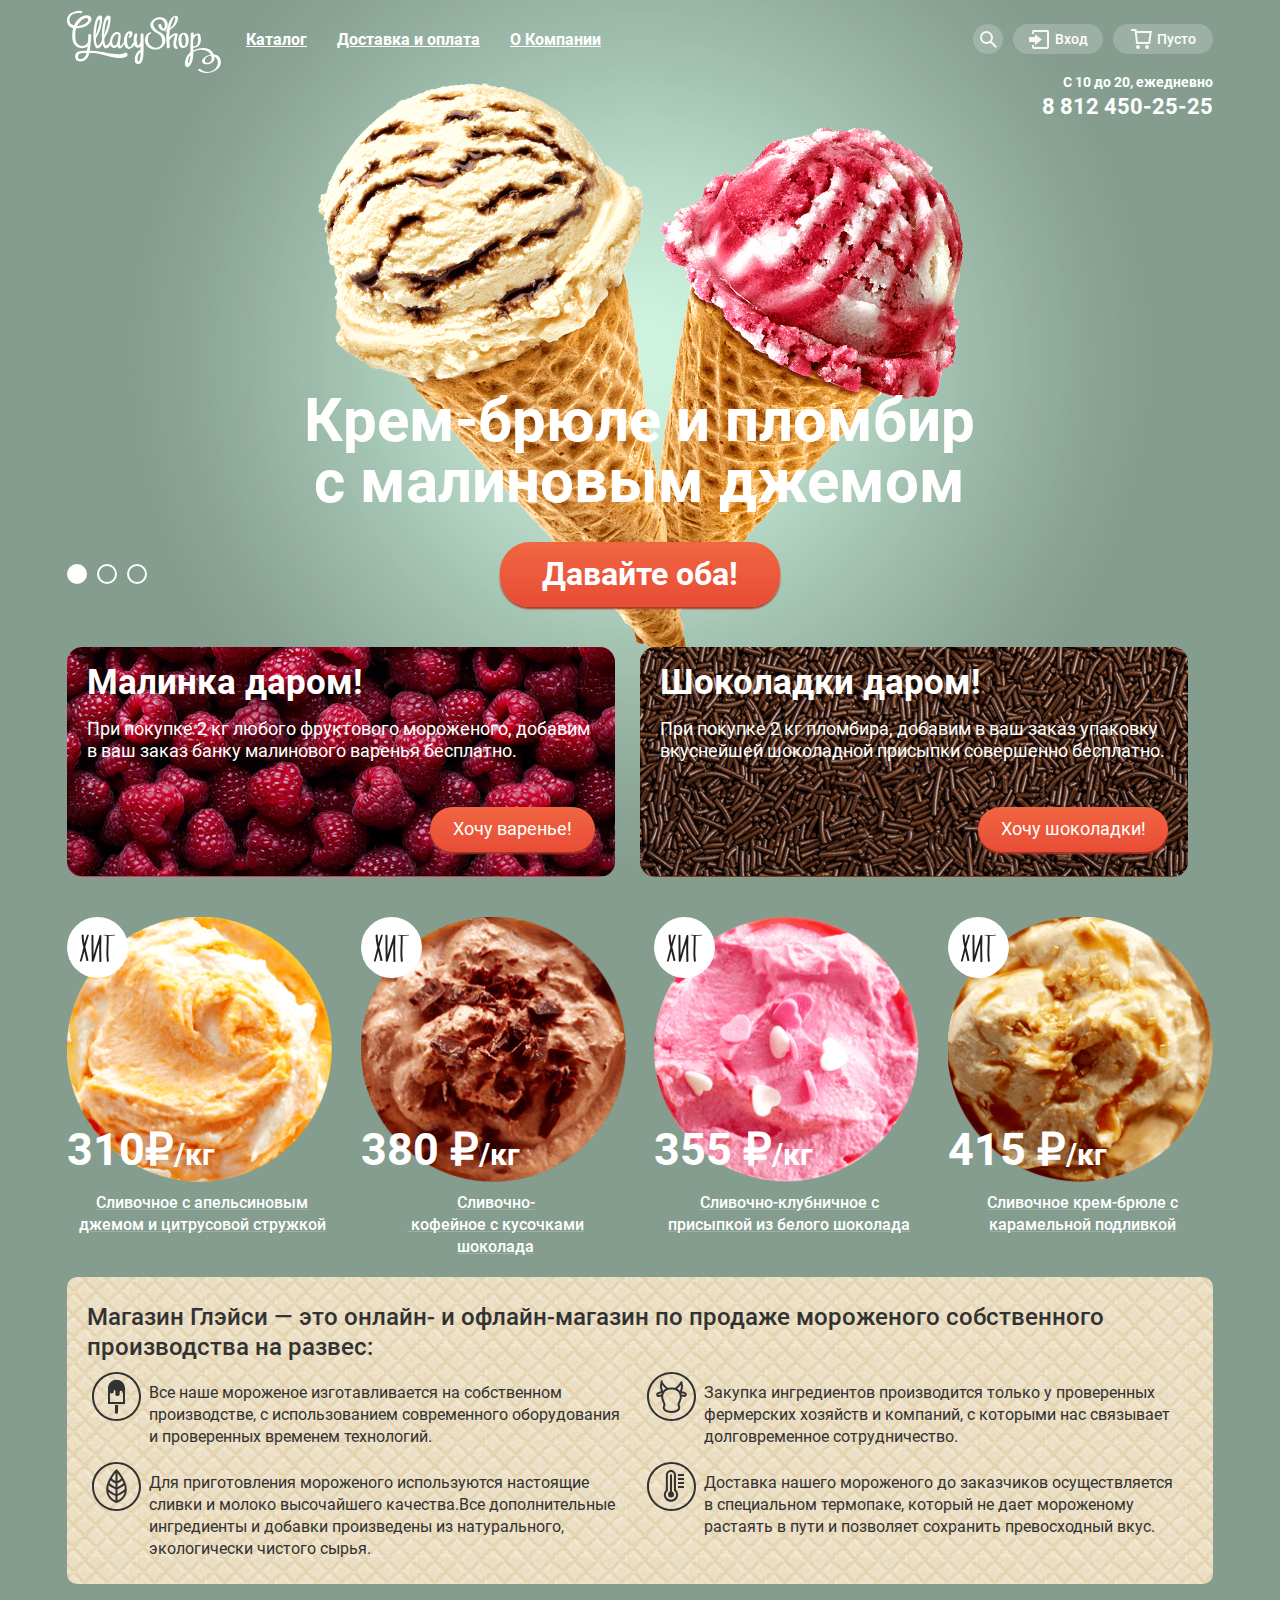
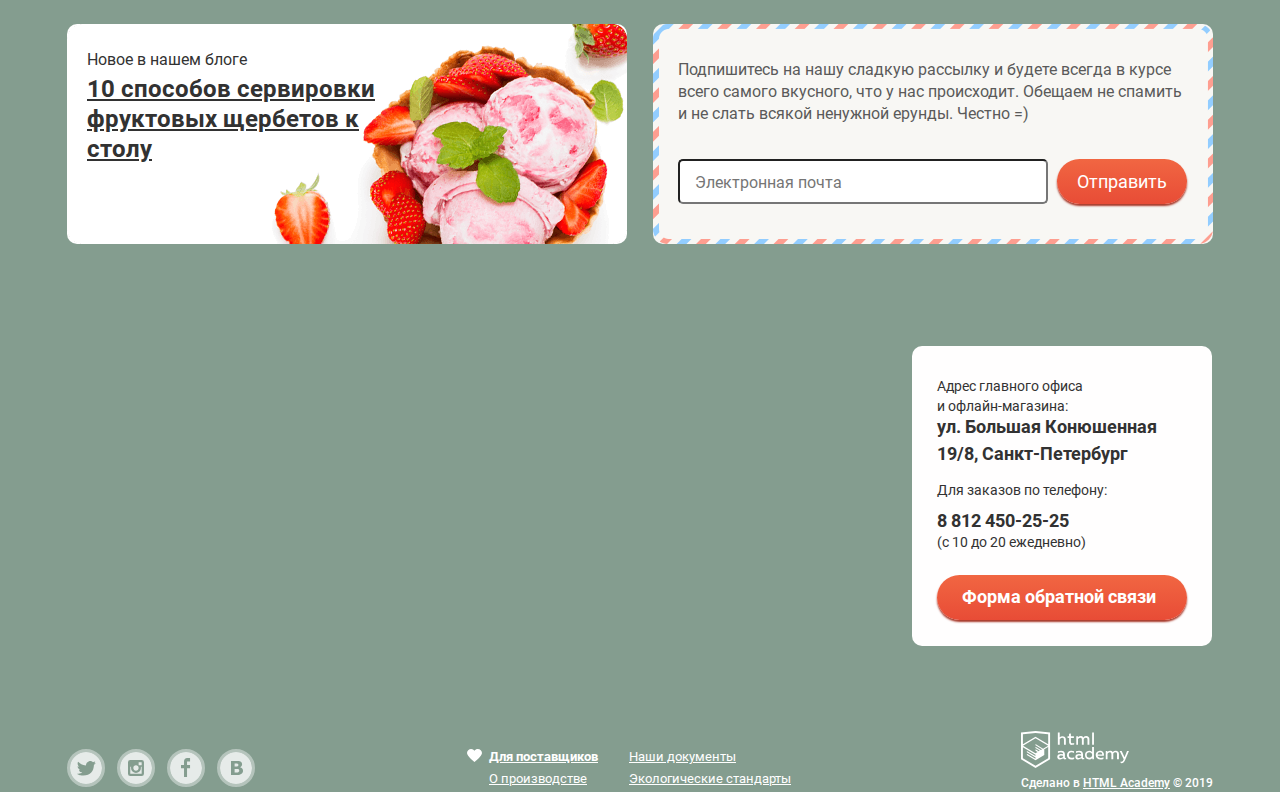
==== commit 49b30d5d: "super final" ====
--- a/index.html
+++ b/index.html
@@ -4,7 +4,7 @@
     <meta charset="utf-8">
     <title>HTML Academy: Глейси</title>
     <link href="css/normalize.css" rel="stylesheet">
-    <link href="css/style.css" rel="stylesheet">
+    <link href="css/style.min.css" rel="stylesheet">
   </head>
   <body>
     <input class="visually-hidden" type="radio" id="product-1" name="toggle" checked>
@@ -189,7 +189,7 @@
         </div>
         <section class="map modal-map">
           <p class="photo-map"><img src="img/map.png" width="1200" height="430" alt="Фото карты проезда к магазину"></p>
-          <iframe src="https://www.google.com/maps/embed?pb=!1m18!1m12!1m3!1d1998.6037999040354!2d30.322010416394033!3d59.938716271971415!2m3!1f0!2f0!3f0!3m2!1i1024!2i768!4f13.1!3m3!1m2!1s0x4696310fca5ba729%3A0xea9c53d4493c879f!2sBolshaya+Konyushennaya+ul.%2C+19%2C+Sankt-Peterburg%2C+Russia%2C+191186!5e0!3m2!1sen!2s!4v1441888483426" width="100%" height="430" allowfullscreen></iframe>
+          <iframe src="https://www.google.com/maps/embed?pb=!1m18!1m12!1m3!1d1998.6037999040354!2d30.322010416394033!3d59.938716271971415!2m3!1f0!2f0!3f0!3m2!1i1024!2i768!4f13.1!3m3!1m2!1s0x4696310fca5ba729%3A0xea9c53d4493c879f!2sBolshaya+Konyushennaya+ul.%2C+19%2C+Sankt-Peterburg%2C+Russia%2C+191186!5e0!3m2!1sen!2s!4v1441888483426"  allowfullscreen></iframe>
           <div class="container contacts-container">
             <div class="contacts">
               <p class="adress">Адрес главного офиса
@@ -255,7 +255,7 @@
           <button  class="btn btn-pop-up" type="submit">Отправить</button>
         </form>
       </div>
-      <script src="js/main.js"></script>
+      <script src="js/main.min.js"></script>
     </div>
   </body>
 </html>
--- a/css/style.min.css
+++ b/css/style.min.css
@@ -0,0 +1,19 @@
+@font-face{font-family:"Roboto";src:local("Roboto regular"),local("Roboto-regular");src:url("../fonts/robotoregular.woff2") format("woff2"),url("../fonts/robotoregular.woff") format("woff");font-weight:400;font-style:normal;font-display:swap}@font-face{font-family:"Roboto";src:local("Roboto Medium"),local("Roboto-Medium"),url("../fonts/robotomedium.woff2") format("woff2"),url("../fonts/robotomedium.woff") format("woff");font-weight:500;font-style:normal;font-display:swap}@font-face{font-family:"Roboto";src:local("Roboto Bold"),local("Roboto-Bold"),url("../fonts/robotobold.woff2") format("woff2"),url("../fonts/robotobold.woff") format("woff");font-weight:700;font-style:normal;font-display:swap}body{min-width:1200px;padding:0;margin:0;font-family:"Roboto",Arial,sans-serif;font-style:normal;font-size:18px;line-height:22px;font-weight:400;color:#ffffff;background-color:#849d8f}html{-webkit-box-sizing:border-box;box-sizing:border-box}img{max-width:100%;height:auto}*,*::before,*::after{-webkit-box-sizing:inherit;box-sizing:inherit}.container{width:1200px;margin:0 auto;padding:0 27px}.site-navigation,.user-navigation,.card-item,.footer-social,.footer-menu,.catalog,.breadcrumbs-list,.pagination-list,.description,.slider-list,.slide,.description{list-style:none}.visually-hidden:not(:focus):not(:active),input[type="checkbox"].visually-hidden,input[type="radio"].visually-hidden{position:absolute;width:1px;height:1px;margin:-1px;border:0;padding:0;white-space:nowrap;-webkit-clip-path:inset(100%);clip-path:inset(100%);clip:rect(0 0 0 0);overflow:hidden}.main-navigation-groop{display:-webkit-box;display:-ms-flexbox;display:flex}.main-navigation{padding:16px 5px;font-size:16px;line-height:18px;margin-top:5px}.main-header-logo{width:154px;height:64px;margin:0;margin-top:10px;margin-right:5px}.site-navigation{position:relative;width:400px;padding:0;margin:0;margin-top:10px;display:-webkit-box;display:-ms-flexbox;display:flex}.user-navigation{width:400px;font-size:12px;line-height:18px;font-weight:400;display:-webkit-box;display:-ms-flexbox;display:flex;-webkit-box-orient:horizontal;-webkit-box-direction:normal;-ms-flex-direction:row;flex-direction:row;-webkit-box-pack:end;-ms-flex-pack:end;justify-content:flex-end;margin:0;margin-top:24px;margin-left:auto;padding:0;padding-left:25px;margin-bottom:20px}.tel-order{-ms-flex-item-align:end;align-self:flex-end;text-align:right;margin-top:-20px}.tel-order a:hover,.tel-order a:active,.catalog-ice:hover,.catalog-ice:active,.main:hover,.main:active{color:#deb49a;-webkit-text-decoration-color:#f9cdc4;text-decoration-color:#f9cdc4}.tel-order p{font-size:14px;line-height:16px;font-weight:700;margin:0;margin-bottom:5px}.tel-order .tel{margin:0;margin-top:20px;padding:0;font-size:22px;line-height:24px;color:#ffffff;font-weight:700;text-decoration:none}.header-main{display:-webkit-box;display:-ms-flexbox;display:flex;-webkit-box-orient:vertical;-webkit-box-direction:normal;-ms-flex-direction:column;flex-direction:column;-ms-flex-wrap:wrap;flex-wrap:wrap}.main-footer a{color:#ffffff}.btn:hover,.btn:active,.card-item a:hover,.card-item a:active,.ice a:hover,.ice a:active,.main-footer a:hover,.main-footer a:active{color:#ffbc9e;-webkit-text-decoration-color:#f9cdc4;text-decoration-color:#f9cdc4}.btn{text-decoration:none;padding:15px 10px;border-radius:30px;display:inline-block;vertical-align:center;color:#ffffff;background:-webkit-gradient(linear,left bottom,left top,from(#e84c36),to(#f16642));background:-webkit-linear-gradient(bottom,#e84c36 0%,#f16642 100%);background:-o-linear-gradient(bottom,#e84c36 0%,#f16642 100%);background:linear-gradient(to top,#e84c36 0%,#f16642 100%);-webkit-box-shadow:0 2px 2px #a83829;box-shadow:0 2px 2px #a83829;font-weight:700;border:0}.btn-advertising{height:45px;margin:0;padding:10px 10px;text-align:center;border:0;font-size:18px;line-height:24px;font-weight:400;-ms-flex-item-align:end;align-self:flex-end}.btn:hover{background:-webkit-gradient(linear,left top,left bottom,from(#f58669),to(#ec6f5e));background:-webkit-linear-gradient(top,#f58669 0%,#ec6f5e 100%);background:-o-linear-gradient(top,#f58669 0%,#ec6f5e 100%);background:linear-gradient(to bottom,#f58669 0%,#ec6f5e 100%);-webkit-box-shadow:0 2px 2px #8e0c03;box-shadow:0 2px 2px #8e0c03;text-shadow:2px 2px 0 rgba(160,32,11,0.76);color:#fefefe}.btn:active{background:-webkit-gradient(linear,left top,left bottom,from(#d84833),to(#e1603e));background:-webkit-linear-gradient(top,#d84833 0%,#e1603e 100%);background:-o-linear-gradient(top,#d84833 0%,#e1603e 100%);background:linear-gradient(to bottom,#d84833 0%,#e1603e 100%);-webkit-box-shadow:inset 0 2px 2px #942718;box-shadow:inset 0 2px 2px #942718;color:#fceeec}.btn-slider{padding:10px 40px;font-size:32px;line-height:44px;font-weight:800;width:280px;height:65px;border:none;cursor:pointer}.mailing .btn-submit-mailing{font-size:18px;line-height:24px;font-weight:400;width:130px;height:45px;border:0;padding:10px 10px;margin-top:5px;margin-left:5px}.btn-catalog{width:200px;height:45px;border:0;padding:10px;font-size:18px;line-height:24px;font-weight:400;position:absolute;top:330px;left:30px;z-index:10}.btn-input-login-link{width:90px;height:30px;margin-bottom:20px;position:relative}.login-link:hover .form-nav{margin:20px;position:absolute;top:15px;left:-200px;display:block;width:280px;height:215px;border-radius:5px;background-color:#f8f7f4;z-index:1;-webkit-box-shadow:2px 20px 20px #5c6961;box-shadow:2px 20px 20px #5c6961}.form-nav input::-webkit-input-placeholder{font-size:14px;line-height:24px;font-weight:400;color:#d3d3d3;padding-left:10px}.form-nav input:-ms-input-placeholder{font-size:14px;line-height:24px;font-weight:400;color:#d3d3d3;padding-left:10px}.form-nav input::-ms-input-placeholder{font-size:14px;line-height:24px;font-weight:400;color:#d3d3d3;padding-left:10px}.form-nav input::placeholder{font-size:14px;line-height:24px;font-weight:400;color:#d3d3d3;padding-left:10px}.form-order{width:240px;height:220px;margin-left:10px;font-size:13px;line-height:16px;font-weight:400}.order .links a{font-size:13px;line-height:24px;font-weight:400;width:125px;margin:0;padding:0;color:#323232;-webkit-text-decoration-color:rgba(50,50,50,0.3);text-decoration-color:rgba(50,50,50,0.3)}.links{margin-top:20px}.links a:hover{color:#e84d37;-webkit-text-decoration-color:rgba(232,77,55,0.3);text-decoration-color:rgba(232,77,55,0.3)}.form-order input{width:240px;height:45px;border-radius:5px;padding-left:10px;margin:20px 10px}.form-order:first-child input{margin-bottom:0}.form-nav .btn-input{width:100px;height:45px;margin:10px;margin-top:20px;font-size:18px;line-height:24px;font-weight:700;padding:10px 25px;border-radius:20px;border:none}.btn-filter{font-weight:500;width:140px;height:35px;margin-top:22px;margin-left:13px;margin-bottom:20px;padding:5px 15px;vertical-align:middle;text-align:center;border:2px solid #fbfcfb;border-radius:30px;color:#fbfcfb;background-color:#9cb0a4}.btn-filter:hover{background-color:rgba(251,252,251,0.97);color:rgba(53,53,53,0.97)}.btn-filter:active{background-color:#eaeaea;color:#353535;-webkit-box-shadow:0 -2px 2px rgba(106,106,107,0.97);box-shadow:0 -2px 2px rgba(106,106,107,0.97)}.order{display:-webkit-box;display:-ms-flexbox;display:flex}.found .found-input:hover{background-color:#f7f6f3;color:#323232}.found:hover svg{fill:#323232}.found{position:relative}.found .found-input{display:-webkit-box;display:-ms-flexbox;display:flex;font-size:14px;line-height:16px;font-weight:500;height:30px;color:#ffffff;margin-left:10px;text-decoration:none;border-radius:30px;font-weight:500;-webkit-box-pack:center;-ms-flex-pack:center;justify-content:center;-webkit-box-align:center;-ms-flex-align:center;align-items:center;background-color:rgba(255,255,255,0.2)}.found .btn-input-found{border-radius:50%;width:30px}.input-basket svg,.login-link svg,.btn-input-basket-red svg{margin-right:5px}.found-search:hover .input-search{display:block;-webkit-box-shadow:2px 20px 20px #5c6961;box-shadow:2px 20px 20px #5c6961;z-index:1}input[type=text]:hover,input[type=email]:hover,input[type=password]:hover{border:1px solid #c7c6c5;-webkit-box-shadow:inset 1px 1px 1px 1px #c7c6c5;box-shadow:inset 1px 1px 1px 1px #c7c6c5}input[type=text]:focus,input[type=email]:focus,input[type=password]:focus{border:1px solid #8fbdec}.change-color{fill:#f8f7f4}.input-search{width:340px;height:85px;position:absolute;top:35px;left:-300px;border-radius:5px;background-color:#f8f7f4}.found input{padding:10px;border:1px solid #999999;color:#999999;-webkit-box-sizing:border-box;box-sizing:border-box}.input-search input{width:310px;height:45px;margin:20px 15px}.found input:hover{color:#999999;-webkit-box-shadow:inset 1px 1px 1px 1px #c7c6c5;box-shadow:inset 1px 1px 1px 1px #c7c6c5}.found input:focus{color:#323232}.input-search input::-webkit-input-placeholder{font-size:14px;line-height:24px;font-weight:400;padding-left:10px}.input-search input:-ms-input-placeholder{font-size:14px;line-height:24px;font-weight:400;padding-left:10px}.input-search input::-ms-input-placeholder{font-size:14px;line-height:24px;font-weight:400;padding-left:10px}.input-search input::placeholder{font-size:14px;line-height:24px;font-weight:400;padding-left:10px}.catalog-active{background-color:#d07058}.catalog-option .active{color:#ffffff}.catalog-option{width:300px;margin:0;margin-top:15px;padding:0;font-size:14px;line-height:15px;font-weight:400}.catalog-option::before{content:"";position:absolute;width:145px;height:30px;top:-20px;left:0;background-color:transparent;z-index:5}.nav-catalog-site:hover .catalog-option{display:block;position:absolute;width:145px;min-height:175px;border-radius:5px;list-style:none;background-color:#F8f7f4;-webkit-box-shadow:2px 20px 20px #5c6961;box-shadow:2px 20px 20px #5c6961;z-index:1;font-weight:700}.site-navigation li{font-size:16px;line-height:18px;font-weight:700}.menu-catalog-item{background-color:rgba(255,255,255,0);color:#ffffff;height:25px;padding:7px 15px;margin:0}.menu-catalog-item-current{width:85px;min-height:30px;color:#ffffff;background-color:#d07058;padding:7px 13px;text-decoration:none;border-radius:30px}.menu-catalog-item-current:hover{color:#323232;background-color:#f7f6f3;text-decoration:none}.nav-catalog-site:hover .menu-catalog-item{background-color:#ffffff;color:#323232;border-radius:30px;vertical-align:center;text-align:center;text-decoration:none}.menu-catalog-item:active{-webkit-box-shadow:0 2px 2px #7a9184;box-shadow:0 2px 2px #7a9184}.catalog-option li{width:145px;min-height:30px;margin:0;padding:10px 0}.catalog-option li:hover{background-color:#fbded7}.catalog-option li:active{background-color:#f6b5a5}.catalog-option li:hover:first-child,.catalog-option li:active:last-child,.catalog-option li:active:first-child,.catalog-option li:hover:last-child{border-radius:5px}.option::before{content:"";top:35px;left:6px;height:2px;width:130px;position:absolute;background-color:#d1d0ce}.basket-red:hover .basket-nav{display:-webkit-box;display:-ms-flexbox;display:flex;width:540px;height:245px;padding:20px;background-color:#f8f7f4;color:#323232;border-radius:5px;position:absolute;top:50px;left:-410px;-webkit-box-shadow:2px 20px 20px #5c6961;box-shadow:2px 20px 20px #5c6961;z-index:10}.menu-catalog-item{position:relative}.menu-catalog-item:hover{text-decoration:none}.catalog-option a{padding-left:10px;color:#323232;text-decoration:none;font-size:14px;line-height:16px;font-weight:400}.catalog-option .option{padding:10px;font-size:14px;line-height:16px;font-weight:700}.btn-input-basket{width:100px;background-color:#a1b4a9}.found .btn-input-basket-red{width:120px;background-color:#f7f6f3;color:#323232}.form-order-basket table{position:relative;width:100%;border-collapse:collapse;border-spacing:0}.form-order-basket span:nth-child(2){color:#acacab}.basket-table-col--price{width:140px}.basket-table-col--sum{width:70px}.basket-table-col--label{width:240px}.basket-table-col--preview img{max-width:none}.basket-table-total{font-size:15px;line-height:18px;font-weight:400;text-align:right;height:60px;margin:0 10px}.form-order-basket .btn-order-one,.form-order-basket .btn-order-two{width:20px;height:20px;border:0;background-color:transparent;position:relative}.btn-submit-order{width:170px;height:45px;font-size:18px;line-height:24px;font-weight:700;padding:10px 10px;margin-left:330px}.form-order-basket::before{content:"";top:130px;left:15px;height:2px;width:510px;position:absolute;background-color:#cacac7}.catalog-option,.input-search,.feedback,.form-nav,.basket-nav,.slide,.slider-toggle{display:none}.card-item .btn{visibility:hidden}.some-news{font-size:24px;line-height:30px;font-weight:700;color:#323232;width:290px}.slider{position:relative;text-align:center;padding-top:400px;padding-bottom:40px}.site-wrapper{min-width:940px;background-color:#849d8f;background-image:url("../img/ice-cream 1.png");background-repeat:no-repeat;background-position:top center;-webkit-transition:background-image 0.5s ease,background-color 0.5s ease;-o-transition:background-image 0.5s ease,background-color 0.5s ease;transition:background-image 0.5s ease,background-color 0.5s ease}.site-wrapper::before,.site-wrapper::after{content:"";visibility:hidden}.site-wrapper::after{background-image:url("../img/ice-cream 2.png")}.site-wrapper::after{background-image:url("../img/ice-cream 3.png")}.slider-list{margin:0;margin-top:23px;padding:0}.slider-controls label{display:inline-block;vertical-align:center;width:20px;height:20px;font-weight:400;margin-right:10px;margin-bottom:65px;vertical-align:top;background-color:transparent;border:2px solid #ffffff;border-radius:50%;cursor:pointer}.slider-controls label:hover{background-color:rgba(255,255,255,0.2);cursor:pointer}.slider-controls label:active{background-color:#ffffff}.slider-controls{position:absolute;bottom:63px;left:0;z-index:20;height:20px;font-size:0}.slider-toggle{width:80px;margin-top:60px}#product-1:checked~.site-wrapper #slide1,#product-2:checked~.site-wrapper #slide2,#product-3:checked~.site-wrapper #slide3{display:block}#product-1:checked~.site-wrapper label[for="product-1"],#product-2:checked~.site-wrapper label[for="product-2"],#product-3:checked~.site-wrapper label[for="product-3"]{background-color:#ffffff}#product-1:checked~.site-wrapper{background-color:#849d8f;background-image:url("../img/ice-cream 1.png")}#product-2:checked~.site-wrapper{background-color:#8996a6;background-image:url("../img/ice-cream 2.png")}#product-3:checked~.site-wrapper{background-color:#9d8b84;background-image:url("../img/ice-cream 3.png")}.slide-title{position:absolute;bottom:75px;left:222px;font-size:60px;line-height:60.35px;font-weight:700;width:700px}.raspberry p,.chocolate p{margin:0;font-size:18px;line-height:22px;font-weight:400}.advertising{display:-webkit-box;display:-ms-flexbox;display:flex;margin-bottom:40px}.free-order{display:-webkit-box;display:-ms-flexbox;display:flex;-webkit-box-orient:vertical;-webkit-box-direction:normal;-ms-flex-direction:column;flex-direction:column}.advertising article{padding:15px 20px;display:-webkit-box;display:-ms-flexbox;display:flex;-webkit-box-orient:vertical;-webkit-box-direction:normal;-ms-flex-direction:column;flex-direction:column;border-radius:15px}.free{margin:0;margin-bottom:15px;padding:0;font-size:35px;line-height:41px;font-weight:700}.raspberry{margin-right:25px;width:560px;height:230px;background-color:#c13f61;background-image:url("../img/raspberry.png");background-repeat:no-repeat}.raspberry .btn{width:165px;margin-top:45px}.chocolate{width:560px;height:230px;background-color:#723e1b;background-image:url("../img/chocolate.png");background-repeat:no-repeat}.chocolate .btn{width:190px;margin-top:45px}.breadcrumbs-list{margin:0;margin-top:-25px;padding:0;display:-webkit-box;display:-ms-flexbox;display:flex}.breadcrumbs-list a,.breadcrumbs-list span{margin-right:10px;font-size:14px;line-height:16px;font-weight:400;color:#ffffff;margin:3px}.breadcrumbs-list .main{margin-left:0}.ice-kind{display:-webkit-box;display:-ms-flexbox;display:flex;-webkit-box-orient:horizontal;-webkit-box-direction:normal;-ms-flex-direction:row;flex-direction:row;-ms-flex-wrap:wrap;flex-wrap:wrap;-webkit-box-pack:justify;-ms-flex-pack:justify;justify-content:space-between;margin:0;margin-bottom:95px}.ice-card-item{display:-webkit-box;display:-ms-flexbox;display:flex;-ms-flex-wrap:wrap;flex-wrap:wrap;margin:0;padding:0}.card-item-hit::before{content:"";width:61px;height:61px;background-image:url("../img/hit.svg");position:absolute;background-repeat:no-repeat;background-position:0 0;z-index:2}.card-item{font-size:16px;line-height:22px;width:265px;font-weight:500;position:relative;display:-webkit-box;display:-ms-flexbox;display:flex;-webkit-box-orient:vertical;-webkit-box-direction:normal;-ms-flex-direction:column;flex-direction:column;padding:0}.ice-card-item .card-item{margin-bottom:95px}.card-item::after{content:"";position:absolute;top:-4%;left:-5%;z-index:1;width:285px;min-height:405px;border-radius:5px;opacity:0;-webkit-box-shadow:0 20px 20px rgba(0,0,0,0.4);box-shadow:0 20px 20px rgba(0,0,0,0.4);background-color:rgba(248,247,244,0.2)}.card-item:hover::after,.ice:hover::after{opacity:1}.card-item:hover img{-ms-flex-item-align:center;-ms-grid-row-align:center;align-self:center;z-index:1}.card-item p{font-size:45px;line-height:45px;font-weight:700;z-index:1;position:absolute;top:210px}.card-item span{margin:0;padding:0;font-size:30px;line-height:1;font-weight:700;z-index:1}.ice{width:1146px;margin:0;padding:0;display:-webkit-box;display:-ms-flexbox;display:flex;-webkit-box-pack:justify;-ms-flex-pack:justify;justify-content:space-between}.card-item a{width:250px;padding:0;font-size:16px;line-height:22px;text-align:center;position:absolute;top:275px;left:10px;color:#ffffff;text-decoration:underline;-webkit-text-decoration-color:rgba(255,255,255,0.2);text-decoration-color:rgba(255,255,255,0.2)}.card-item a:hover,.card-item a:active{color:#ffbc9e;-webkit-text-decoration-color:#f9cdc4;text-decoration-color:#f9cdc4}.ice p{margin:0}.ice-cream{font-size:16px;line-height:22px;font-weight:500;text-align:center;padding:0;margin:0;z-index:1}.ices-catalog{margin:0;margin-bottom:3px}.ices-catalog h2{margin:0;margin-top:3px;margin-bottom:27px;padding:0;font-size:35px;line-height:41px;font-weight:700}.filter-form{display:-webkit-box;display:-ms-flexbox;display:flex;-ms-flex-wrap:wrap;flex-wrap:wrap;margin-bottom:25px;width:100%}.filter-form fieldset{padding:0;margin:0;border:none}.filter-form-wrapper{height:35px;margin:5px 0;padding:7px 3px;background-color:#9db1a5;border-radius:30px}.filter-form-wrapper-radio{width:415px}.filter-form-wrapper-checkbox{width:705px;padding:10px}.filter-form-label{position:relative;font-size:16px;line-height:18px;font-weight:500}.filter-form-label::before,.filter-form-label::after{content:"";position:absolute;left:0;bottom:0}.filter-form-label-radio::before{content:"";width:22px;height:22px;background-image:url("../img/radio-off.svg");opacity:0.8;background-size:contain}.filter-form-label-radio::after{content:"";width:22px;height:22px;background-image:url("../img/radio-on.svg");opacity:0;background-size:contain}.filter-form-input:disabled+.filter-form-label-radio::before,.filter-form-input:disabled+.filter-form-label-checkbox::before{opacity:0.4}.filter-form-input:disabled+.filter-form-label-radio::after,.filter-form-input:disabled+.filter-form-label-checkbox::after{opacity:0}.filter-form-input:checked+.filter-form-label-radio::after,.filter-form-input:checked+.filter-form-label-checkbox::after{opacity:0.8}.filter-form-input:checked+.filter-form-label-radio::before,.filter-form-input:checked+.filter-form-label-checkbox::before{opacity:0}.filter-form-label-checkbox{margin:0 10px;margin-right:7px;padding-left:30px}.filter-form-label-radio{margin:0 7px;padding-left:30px}.filter-form-wrapper-checkbox .filter-form-label-checkbox:nth-child(4) .filter-form-wrapper-radio .filter-form-label-radio:nth-child(4){margin:0}.filter-form-label-checkbox::before{width:27px;height:25px;background-image:url("../img/checkbox-off.svg");background-position:0 4px;background-repeat:no-repeat;opacity:0.8;background-size:contain}.filter-form-label-checkbox::after{width:27px;height:25px;background-image:url("../img/checkbox-on.svg");background-position:0 5px;background-repeat:no-repeat;opacity:0;background-size:contain}.filter-form-label-radio:hover::before,.filter-form-label-checkbox:hover::before{opacity:1}.container-groop{margin-right:15px}.sort-cost::-ms-expand{display:none}.sort-cost{-webkit-appearance:none;-moz-appearance:none;appearance:none;margin:5px 2px;height:35px;width:190px;padding:0 10px;font-size:16px;line-height:18px;font-weight:500;border-radius:30px;border:none;background-color:#9db1a5;color:#ffffff;position:relative;background-image:url("../img/icon-down-dir2.svg");background-position:165px 13px;background-repeat:no-repeat}.sort-cost:hover{background-image:url("../img/icon-down-dir.svg")}.sort-cost .option{font-size:14px;line-height:16px;line-height:400}.sort-cost:hover,.sort-cost:active{background-color:#eaeaea;color:#353535}.range-filter{width:220px;margin-top:5px}.range-filter:hover{cursor:pointer}.filter-form-title{margin:0 15px;font-size:14px;line-height:16px;font-weight:500}.range-controls{position:relative;height:35px;margin-bottom:15px;padding-top:16px;padding-right:20px;padding-left:20px;background:#9db1a5;border-radius:30px}.range-controls .scale{height:2px;background:#d1dad3}.range-controls .bar{width:60%;height:2px;margin-left:15px;background:#f8f7f4}.range-controls .toggle{position:absolute;top:8px;width:20px;height:20px;padding:0;border-radius:50%;border:8px solid #ffffff;background-color:#ababab;cursor:pointer}.range-controls .toggle-min{left:33px}.range-controls .toggle-max{left:132px}.shop-description{min-height:305px;margin-bottom:40px;padding:20px;padding-top:15px;padding-bottom:0;padding-right:0;background-color:#ece1c9;color:#323232;background-image:url("../img/waffle.png");background-repeat:repeat;border-radius:10px}.shop-description h2{margin:10px 20px;margin-left:0;font-size:24px;line-height:30px;font-weight:500}.description{margin:0;padding:0;padding-top:10px;display:-webkit-box;display:-ms-flexbox;display:flex;-ms-flex-wrap:wrap;flex-wrap:wrap;-ms-flex-line-pack:justify;align-content:space-between}.description li{width:550px;font-size:16px;line-height:22px;font-weight:400;padding-right:20px;margin-bottom:24px;padding-left:57px;position:relative;margin-left:5px}.description li::before{content:"";width:49px;height:49px;background-repeat:no-repeat;position:absolute;top:-10px;left:0}.description p{width:100%;margin:0}.ice-cream-quality::before{background-image:url("../img/ice-cream.svg")}.cow::before{background-image:url("../img/cow.svg")}.eco::before{background-image:url("../img/eco.svg")}.thermometer::before{background-image:url("../img/thermometer.svg")}li:hover .btn{visibility:visible}.container-news{display:-webkit-box;display:-ms-flexbox;display:flex;-webkit-box-pack:justify;-ms-flex-pack:justify;justify-content:space-between;margin-bottom:40px}.some-news{width:285px;height:80px;font-size:24px;line-height:30px}.news{height:220px;width:560px;margin-right:25px;padding-left:20px;padding-right:260px;padding-top:25px;background-color:#ffffff;color:#323232;background-image:url("../img/strawberry.png");background-repeat:no-repeat;border-radius:10px}.news p{font-size:16px;line-height:22px;font-weight:400;margin:0;margin-bottom:3px}.form-mailing{height:220px;width:560px;background-color:#f8f7f4;color:#5a5a5a;background-image:url("../img/post.png");background-repeat:no-repeat;border-radius:10px}.mailing{margin:0;padding:0}.mailing-text{margin-left:25px;height:45px;width:370px;border-radius:5px}.mailing-text::-webkit-input-placeholder{font-size:16px;line-height:24px;font-weight:400;padding-left:5px}.mailing-text:-ms-input-placeholder{font-size:16px;line-height:24px;font-weight:400;padding-left:5px}.mailing-text::-ms-input-placeholder{font-size:16px;line-height:24px;font-weight:400;padding-left:5px}.mailing-text::placeholder{font-size:16px;line-height:24px;font-weight:400;padding-left:5px}.form-mailing p{font-size:16px;line-height:22px;font-weight:400;width:510px;height:60px;margin:35px 25px;padding:0}.map{display:-webkit-box;display:-ms-flexbox;display:flex;-webkit-box-pack:center;-ms-flex-pack:center;justify-content:center;margin-bottom:30px;-ms-flex-wrap:wrap;flex-wrap:wrap}.map img{margin:0 auto;display:block}.contacts-container{position:relative;z-index:3}.contacts{width:300px;height:300px;padding:30px 40px 30px 25px;background-color:#fffefe;font-size:14px;line-height:20px;font-weight:400;border-radius:10px;position:absolute;top:-368px;right:28px;z-index:3}.contacts p{margin:0;padding:0;font-size:14px;line-height:20px;font-weight:400;color:#323232}.contacts .adress{margin-right:80px}.contacts .street,.contacts .town{font-size:18px;line-height:22px;font-weight:700}.contacts .street{margin-bottom:5px}.contacts .town{margin-bottom:15px}.contacts .order-contacts{margin-bottom:10px}.contacts a{font-size:18px;line-height:22px;font-weight:700;color:#323232;text-decoration:none}.contacts .tel-contacts{margin-bottom:20px}.contacts .btn-contacts{width:250px;height:45px;font-size:18px;line-height:24px;font-weight:700;margin-top:23px;padding:10px 25px;color:#ffffff}.modal-map iframe{width:100%;height:430px;position:relative;z-index:2;border:none}.photo-map{margin:0;padding:0;position:absolute;bottom:1220px;left:0;z-index:1;margin:0}.pagination-list{margin:0;margin-top:7px;padding:0;padding-top:40px;padding-bottom:30px;border-bottom:1px solid #a9bbb1;display:-webkit-box;display:-ms-flexbox;display:flex;-webkit-box-pack:end;-ms-flex-pack:end;justify-content:flex-end}.pagination-list li{width:25px;margin-right:5px;position:relative}.pagination-list:last-child{margin-right:-12px}.pagination-list a{display:inline-block;vertical-align:center;min-width:25px;height:25px;padding:4px;margin-right:3px;background-color:transparent;text-align:center;font-size:16px;line-height:18px;font-weight:500;vertical-align:bottom;text-decoration:none;color:#ffffff;cursor:pointer;border-radius:50%}.pagination-list a:hover{color:#f8faf9;background-color:#9db1a5}.pagination-list a:active{color:#323232;background-color:#ffffff}.pagination-list .pagination-current{background-color:#ffffff;color:#323232}.pagination-list .pagination-back::before,.pagination-list .pagination-back::after,.pagination-list .pagination-forward::before,.pagination-list .pagination-forward::after{content:"";position:absolute;width:1px;height:8px;margin-top:10px;background-color:#ffffff}.pagination-list .pagination-back::before,.pagination-list .pagination-back::after,.pagination-list .pagination-forward::before,.pagination-list .pagination-forward::after{left:12px}.pagination-list .pagination-back::before{top:-3px;-webkit-transform:rotate(45deg);-ms-transform:rotate(45deg);transform:rotate(45deg)}.pagination-list .pagination-back::after{top:3px;-webkit-transform:rotate(-45deg);-ms-transform:rotate(-45deg);transform:rotate(-45deg)}.pagination-list .pagination-forward::before{top:3px;-webkit-transform:rotate(45deg);-ms-transform:rotate(45deg);transform:rotate(45deg)}.pagination-list .pagination-forward::after{top:-3px;-webkit-transform:rotate(-45deg);-ms-transform:rotate(-45deg);transform:rotate(-45deg)}.pagination-list .disabled.pagination-back::before,.pagination-list .disabled.pagination-back::after{background-color:rgba(255,255,255,0.2)}.footer-container{margin-top:30px}.footer-social{width:220px;height:40px;margin:0;margin-top:5px;padding:0;display:-webkit-box;display:-ms-flexbox;display:flex;-webkit-box-pack:start;-ms-flex-pack:start;justify-content:flex-start;margin-bottom:30px;position:relative}.main-footer{display:-webkit-box;display:-ms-flexbox;display:flex;-webkit-box-pack:justify;-ms-flex-pack:justify;justify-content:space-between}.footer-menu{margin:0;padding:0;padding-left:10px;width:350px;display:-webkit-box;display:-ms-flexbox;display:flex;-webkit-box-pack:start;-ms-flex-pack:start;justify-content:flex-start;-ms-flex-item-align:start;align-self:flex-start;-ms-flex-wrap:wrap;flex-wrap:wrap;position:relative}.footer-menu::before{content:"";position:absolute;top:5px;left:-12px;width:15px;height:13px;fill:#ffffff;background-image:url("../img/heart.svg");background-repeat:no-repeat}.footer-menu a{font-size:13px;line-height:18px;font-weight:400}.distributor a{font-weight:700}.footer-menu li{min-width:140px}.footer-social li{margin-right:12px}.footer-social svg{fill:#e6ebe9}.social-btn{display:block;width:38px;height:38px;border:3px solid rgba(230,235,233,0.5);border-radius:50%}.social-btn:hover,.social-btn:active{border:3px solid #dde4e1;opacity:0.8}.social-btn:hover svg{fill:#ffffff}.social-btn:active svg{fill:#e9e9e9}.footer-copyright{font-size:12px;line-height:18px;font-weight:500;margin:0;display:-webkit-box;display:-ms-flexbox;display:flex;-webkit-box-orient:vertical;-webkit-box-direction:normal;-ms-flex-direction:column;flex-direction:column}.footer-copyright img{width:108px;height:39px;display:block;margin-top:-14px}.footer-copyright p{padding:0;margin-top:5px}.modal-show{display:block;-webkit-animation:bounce 0.6s;animation:bounce 0.6s}.pop-up-overlay{position:fixed;top:0;left:0;right:0;bottom:0;background-color:rgba(92,110,100,0.5);z-index:100}.feedback{width:480px;height:440px;position:fixed;padding:25px;top:30%;left:460px;-webkit-transform:translate(0,0);-ms-transform:translate(0,0);transform:translate(0,0);background-color:#f8f7f4;border-radius:10px;z-index:200}.feedback p{margin:0;margin-bottom:20px;font-size:24px;line-height:28px;font-weight:500;color:#323232}.feedback-form{display:-webkit-box;display:-ms-flexbox;display:flex;-webkit-box-orient:vertical;-webkit-box-direction:normal;-ms-flex-direction:column;flex-direction:column}.feedback-form input{width:265px;height:45px;margin-bottom:20px;padding-left:10px;border-radius:5px}.feedback textarea{width:430px;height:150px;padding-left:10px;border-radius:5px;margin-top:0}.feedback textarea:hover{-webkit-box-shadow:inset 1px 1px 1px 1px #c7c6c5;box-shadow:inset 1px 1px 1px 1px #c7c6c5}.feedback .feedback-btn{width:22px;height:22px;margin-top:-15px;border:0;background-color:transparent;-ms-flex-item-align:end;align-self:flex-end;position:relative}.feedback-btn::before,.feedback-btn::after{content:"";position:absolute;top:10px;left:0;width:22px;height:2px;background-color:#323232}.feedback-btn::before{-webkit-transform:rotate(45deg);-ms-transform:rotate(45deg);transform:rotate(45deg)}.feedback-btn::after{-webkit-transform:rotate(-45deg);-ms-transform:rotate(-45deg);transform:rotate(-45deg)}.form-order-basket td{padding:5px}.form-order-basket .btn-order-one::before,.form-order-basket .btn-order-one::after,.form-order-basket .btn-order-two::after,.form-order-basket .btn-order-two::before{content:"";position:absolute;top:10px;left:0;width:20px;height:2px;background-color:#323232}.form-order-basket .btn-order-one::before,.form-order-basket .btn-order-two::before{-webkit-transform:rotate(45deg);-ms-transform:rotate(45deg);transform:rotate(45deg)}.form-order-basket .btn-order-one::after,.form-order-basket .btn-order-two::after{-webkit-transform:rotate(-45deg);-ms-transform:rotate(-45deg);transform:rotate(-45deg)}.btn-pop-up{width:140px;height:45px;font-size:18px;line-height:22px;font-weight:700;margin-top:25px;border:0;-ms-flex-item-align:end;align-self:flex-end;padding:15px 25px}@-webkit-keyframes bounce{0%{-webkit-transform:translateY(-2000px);transform:translateY(-2000px)}70%{-webkit-transform:translateY(30px);transform:translateY(30px)}90%{-webkit-transform:translateY(-10px);transform:translateY(-10px)}100%{-webkit-transform:translateY(0);transform:translateY(0)}}@keyframes bounce{0%{-webkit-transform:translateY(-2000px);transform:translateY(-2000px)}70%{-webkit-transform:translateY(30px);transform:translateY(30px)}90%{-webkit-transform:translateY(-10px);transform:translateY(-10px)}100%{-webkit-transform:translateY(0);transform:translateY(0)}}@-webkit-keyframes shake{0%,100%{-webkit-transform:translateX(0);transform:translateX(0)}10%,30%,50%,70%,90%{-webkit-transform:translateX(-10px);transform:translateX(-10px)}20%,40%,60%,80%{-webkit-transform:translateX(10px);transform:translateX(10px)}}@keyframes shake{0%,100%{-webkit-transform:translateX(0);transform:translateX(0)}10%,30%,50%,70%,90%{-webkit-transform:translateX(-10px);transform:translateX(-10px)}20%,40%,60%,80%{-webkit-transform:translateX(10px);transform:translateX(10px)}}.modal-error{-webkit-animation-name:shake;animation-name:shake;-webkit-animation-duration:0.6s;animation-duration:0.6s}
+replace
+@font-face{font-family:"Roboto";src:local("Roboto regular"),local("Roboto-regular");src:url("../fonts/robotoregular.woff2")url(../fonts/robotoregular.woff2) format("woff2"),url("../fonts/robotoregular.woff")url(../fonts/robotoregular.woff) format("woff");font-weight:400;font-style:normal;font-display:swap}@font-face{font-family:"Roboto";src:local("Roboto Medium"),local("Roboto-Medium"),url("../fonts/robotomedium.woff2")url(../fonts/robotomedium.woff2) format("woff2"),url("../fonts/robotomedium.woff")url(../fonts/robotomedium.woff) format("woff");font-weight:500;font-style:normal;font-display:swap}@font-face{font-family:"Roboto";src:local("Roboto Bold"),local("Roboto-Bold"),url("../fonts/robotobold.woff2")url(../fonts/robotobold.woff2) format("woff2"),url("../fonts/robotobold.woff")url(../fonts/robotobold.woff) format("woff");font-weight:700;font-style:normal;font-display:swap}body{min-width:1200px;padding:0;margin:0;font-family:"Roboto",Arial,sans-serif;font-style:normal;font-size:18px;line-height:22px;font-weight:400;color:#ffffff#fff;background-color:#849d8f}html{-webkit-box-sizing:border-box;box-sizing:border-box}img{max-width:100%;height:auto}*,::before,::after{-webkit-box-sizing:inherit;box-sizing:inherit}.container{width:1200px;margin:0 auto;padding:0 27px}.site-navigation,.user-navigation,.card-item,.footer-social,.footer-menu,.catalog,.breadcrumbs-list,.pagination-list,.description,.slider-list,.slide,.description{list-style:none}.visually-hidden:not(:focus):not(:active),input[type="checkbox"].visually-hiddeninput[type=checkbox].visually-hidden,input[type="radio"].visually-hiddeninput[type=radio].visually-hidden{position:absolute;width:1px;height:1px;margin:-1px;border:0;padding:0;white-space:nowrap;-webkit-clip-path:inset(100%);clip-path:inset(100%);clip:rect(0 0 0 0);overflow:hidden}.main-navigation-groop{display:-webkit-box;display:-ms-flexbox;display:flex}.main-navigation{padding:16px 5px;font-size:16px;line-height:18px;margin-top:5px}.main-header-logo{width:154px;height:64px;margin:0;margin-top:10px;margin-right:5px}.site-navigation{position:relative;width:400px;padding:0;margin:0;margin-top:10px;display:-webkit-box;display:-ms-flexbox;display:flex}.user-navigation{width:400px;font-size:12px;line-height:18px;font-weight:400;display:-webkit-box;display:-ms-flexbox;display:flex;-webkit-box-orient:horizontal;-webkit-box-direction:normal;-ms-flex-direction:row;flex-direction:row;-webkit-box-pack:end;-ms-flex-pack:end;justify-content:flex-end;margin:0;margin-top:24px;margin-left:auto;padding:0;padding-left:25px;margin-bottom:20px}.tel-order{-ms-flex-item-align:end;align-self:flex-end;text-align:right;margin-top:-20px}.tel-order a:hover,.tel-order a:active,.catalog-ice:hover,.catalog-ice:active,.main:hover,.main:active{color:#deb49a;-webkit-text-decoration-color:#f9cdc4;text-decoration-color:#f9cdc4}.tel-order p{font-size:14px;line-height:16px;font-weight:700;margin:0;margin-bottom:5px}.tel-order .tel{margin:0;margin-top:20px;padding:0;font-size:22px;line-height:24px;color:#ffffff#fff;font-weight:700;text-decoration:none}.header-main{display:-webkit-box;display:-ms-flexbox;display:flex;-webkit-box-orient:vertical;-webkit-box-direction:normal;-ms-flex-direction:column;flex-direction:column;-ms-flex-wrap:wrap;flex-wrap:wrap}.main-footer a{color:#ffffff#fff}.btn:hover,.btn:active,.card-item a:hover,.card-item a:active,.ice a:hover,.ice a:active,.main-footer a:hover,.main-footer a:active{color:#ffbc9e;-webkit-text-decoration-color:#f9cdc4;text-decoration-color:#f9cdc4}.btn{text-decoration:none;padding:15px 10px;border-radius:30px;display:inline-block;vertical-align:center;color:#ffffff#fff;background:-webkit-gradient(linear,left bottom,left top,from(#e84c36),to(#f16642));background:-webkit-linear-gradient(bottom,#e84c36 0%,#f16642 100%);background:-o-linear-gradient(bottom,#e84c36 0%,#f16642 100%);background:linear-gradient(to top,#e84c36 0%,#f16642 100%);-webkit-box-shadow:0 2px 2px #a83829;box-shadow:0 2px 2px #a83829;font-weight:700;border:0}.btn-advertising{height:45px;margin:0;padding:10px 10px;text-align:center;border:0;font-size:18px;line-height:24px;font-weight:400;-ms-flex-item-align:end;align-self:flex-end}.btn:hover{background:-webkit-gradient(linear,left top,left bottom,from(#f58669),to(#ec6f5e));background:-webkit-linear-gradient(top,#f58669 0%,#ec6f5e 100%);background:-o-linear-gradient(top,#f58669 0%,#ec6f5e 100%);background:linear-gradient(to bottom,#f58669 0%,#ec6f5e 100%);-webkit-box-shadow:0 2px 2px #8e0c03;box-shadow:0 2px 2px #8e0c03;text-shadow:2px 2px 0 rgba(160,32,11,0.76).76);color:#fefefe}.btn:active{background:-webkit-gradient(linear,left top,left bottom,from(#d84833),to(#e1603e));background:-webkit-linear-gradient(top,#d84833 0%,#e1603e 100%);background:-o-linear-gradient(top,#d84833 0%,#e1603e 100%);background:linear-gradient(to bottom,#d84833 0%,#e1603e 100%);-webkit-box-shadow:inset 0 2px 2px #942718;box-shadow:inset 0 2px 2px #942718;color:#fceeec}.btn-slider{padding:10px 40px;font-size:32px;line-height:44px;font-weight:800;width:280px;height:65px;border:none0;cursor:pointer}.mailing .btn-submit-mailing{font-size:18px;line-height:24px;font-weight:400;width:130px;height:45px;border:0;padding:10px 10px;margin-top:5px;margin-left:5px}.btn-catalog{width:200px;height:45px;border:0;padding:10px;font-size:18px;line-height:24px;font-weight:400;position:absolute;top:330px;left:30px;z-index:10}.btn-input-login-link{width:90px;height:30px;margin-bottom:20px;position:relative}.login-link:hover .form-nav{margin:20px;position:absolute;top:15px;left:-200px;display:block;width:280px;height:215px;border-radius:5px;background-color:#f8f7f4;z-index:1;-webkit-box-shadow:2px 20px 20px #5c6961;box-shadow:2px 20px 20px #5c6961}.form-nav input::-webkit-input-placeholder{font-size:14px;line-height:24px;font-weight:400;color:#d3d3d3;padding-left:10px}.form-nav input:-ms-input-placeholder{font-size:14px;line-height:24px;font-weight:400;color:#d3d3d3;padding-left:10px}.form-nav input::-ms-input-placeholder{font-size:14px;line-height:24px;font-weight:400;color:#d3d3d3;padding-left:10px}.form-nav input::placeholder{font-size:14px;line-height:24px;font-weight:400;color:#d3d3d3;padding-left:10px}.form-order{width:240px;height:220px;margin-left:10px;font-size:13px;line-height:16px;font-weight:400}.order .links a{font-size:13px;line-height:24px;font-weight:400;width:125px;margin:0;padding:0;color:#323232;-webkit-text-decoration-color:rgba(50,50,50,0.3).3);text-decoration-color:rgba(50,50,50,0.3).3)}.links{margin-top:20px}.links a:hover{color:#e84d37;-webkit-text-decoration-color:rgba(232,77,55,0.3).3);text-decoration-color:rgba(232,77,55,0.3).3)}.form-order input{width:240px;height:45px;border-radius:5px;padding-left:10px;margin:20px 10px}.form-order:first-child input{margin-bottom:0}.form-nav .btn-input{width:100px;height:45px;margin:10px;margin-top:20px;font-size:18px;line-height:24px;font-weight:700;padding:10px 25px;border-radius:20px;border:none0}.btn-filter{font-weight:500;width:140px;height:35px;margin-top:22px;margin-left:13px;margin-bottom:20px;padding:5px 15px;vertical-align:middle;text-align:center;border:2px solid #fbfcfb;border-radius:30px;color:#fbfcfb;background-color:#9cb0a4}.btn-filter:hover{background-color:rgba(251,252,251,0.97).97);color:rgba(53,53,53,0.97).97)}.btn-filter:active{background-color:#eaeaea;color:#353535;-webkit-box-shadow:0 -2px 2px rgba(106,106,107,0.97).97);box-shadow:0 -2px 2px rgba(106,106,107,0.97).97)}.order{display:-webkit-box;display:-ms-flexbox;display:flex}.found .found-input:hover{background-color:#f7f6f3;color:#323232}.found:hover svg{fill:#323232}.found{position:relative}.found .found-input{display:-webkit-box;display:-ms-flexbox;display:flex;font-size:14px;line-height:16px;font-weight:500;height:30px;color:#ffffff#fff;margin-left:10px;text-decoration:none;border-radius:30px;font-weight:500;-webkit-box-pack:center;-ms-flex-pack:center;justify-content:center;-webkit-box-align:center;-ms-flex-align:center;align-items:center;background-color:rgba(255,255,255,0.2).2)}.found .btn-input-found{border-radius:50%;width:30px}.input-basket svg,.login-link svg,.btn-input-basket-red svg{margin-right:5px}.found-search:hover .input-search{display:block;-webkit-box-shadow:2px 20px 20px #5c6961;box-shadow:2px 20px 20px #5c6961;z-index:1}input[type=text]:hover,input[type=email]:hover,input[type=password]:hover{border:1px solid #c7c6c5;-webkit-box-shadow:inset 1px 1px 1px 1px #c7c6c5;box-shadow:inset 1px 1px 1px 1px #c7c6c5}input[type=text]:focus,input[type=email]:focus,input[type=password]:focus{border:1px solid #8fbdec}.change-color{fill:#f8f7f4}.input-search{width:340px;height:85px;position:absolute;top:35px;left:-300px;border-radius:5px;background-color:#f8f7f4}.found input{padding:10px;border:1px solid #999999#999;color:#999999#999;-webkit-box-sizing:border-box;box-sizing:border-box}.input-search input{width:310px;height:45px;margin:20px 15px}.found input:hover{color:#999999#999;-webkit-box-shadow:inset 1px 1px 1px 1px #c7c6c5;box-shadow:inset 1px 1px 1px 1px #c7c6c5}.found input:focus{color:#323232}.input-search input::-webkit-input-placeholder{font-size:14px;line-height:24px;font-weight:400;padding-left:10px}.input-search input:-ms-input-placeholder{font-size:14px;line-height:24px;font-weight:400;padding-left:10px}.input-search input::-ms-input-placeholder{font-size:14px;line-height:24px;font-weight:400;padding-left:10px}.input-search input::placeholder{font-size:14px;line-height:24px;font-weight:400;padding-left:10px}.catalog-active{background-color:#d07058}.catalog-option .active{color:#ffffff#fff}.catalog-option{width:300px;margin:0;margin-top:15px;padding:0;font-size:14px;line-height:15px;font-weight:400}.catalog-option::before{content:"";position:absolute;width:145px;height:30px;top:-20px;left:0;background-color:transparent;z-index:5}.nav-catalog-site:hover .catalog-option{display:block;position:absolute;width:145px;min-height:175px;border-radius:5px;list-style:none;background-color:#F8f7f4#f8f7f4;-webkit-box-shadow:2px 20px 20px #5c6961;box-shadow:2px 20px 20px #5c6961;z-index:1;font-weight:700}.site-navigation li{font-size:16px;line-height:18px;font-weight:700}.menu-catalog-item{background-color:rgba(255,255,255,0)transparent;color:#ffffff#fff;height:25px;padding:7px 15px;margin:0}.menu-catalog-item-current{width:85px;min-height:30px;color:#ffffff#fff;background-color:#d07058;padding:7px 13px;text-decoration:none;border-radius:30px}.menu-catalog-item-current:hover{color:#323232;background-color:#f7f6f3;text-decoration:none}.nav-catalog-site:hover .menu-catalog-item{background-color:#ffffff#fff;color:#323232;border-radius:30px;vertical-align:center;text-align:center;text-decoration:none}.menu-catalog-item:active{-webkit-box-shadow:0 2px 2px #7a9184;box-shadow:0 2px 2px #7a9184}.catalog-option li{width:145px;min-height:30px;margin:0;padding:10px 0}.catalog-option li:hover{background-color:#fbded7}.catalog-option li:active{background-color:#f6b5a5}.catalog-option li:hover:first-child,.catalog-option li:active:last-child,.catalog-option li:active:first-child,.catalog-option li:hover:last-child{border-radius:5px}.option::before{content:"";top:35px;left:6px;height:2px;width:130px;position:absolute;background-color:#d1d0ce}.basket-red:hover .basket-nav{display:-webkit-box;display:-ms-flexbox;display:flex;width:540px;height:245px;padding:20px;background-color:#f8f7f4;color:#323232;border-radius:5px;position:absolute;top:50px;left:-410px;-webkit-box-shadow:2px 20px 20px #5c6961;box-shadow:2px 20px 20px #5c6961;z-index:10}.menu-catalog-item{position:relative}.menu-catalog-item:hover{text-decoration:none}.catalog-option a{padding-left:10px;color:#323232;text-decoration:none;font-size:14px;line-height:16px;font-weight:400}.catalog-option .option{padding:10px;font-size:14px;line-height:16px;font-weight:700}.btn-input-basket{width:100px;background-color:#a1b4a9}.found .btn-input-basket-red{width:120px;background-color:#f7f6f3;color:#323232}.form-order-basket table{position:relative;width:100%;border-collapse:collapse;border-spacing:0}.form-order-basket span:nth-child(2){color:#acacab}.basket-table-col--price{width:140px}.basket-table-col--sum{width:70px}.basket-table-col--label{width:240px}.basket-table-col--preview img{max-width:none}.basket-table-total{font-size:15px;line-height:18px;font-weight:400;text-align:right;height:60px;margin:0 10px}.form-order-basket .btn-order-one,.form-order-basket .btn-order-two{width:20px;height:20px;border:0;background-color:transparent;position:relative}.btn-submit-order{width:170px;height:45px;font-size:18px;line-height:24px;font-weight:700;padding:10px 10px;margin-left:330px}.form-order-basket::before{content:"";top:130px;left:15px;height:2px;width:510px;position:absolute;background-color:#cacac7}.catalog-option,.input-search,.feedback,.form-nav,.basket-nav,.slide,.slider-toggle{display:none}.card-item .btn{visibility:hidden}.some-news{font-size:24px;line-height:30px;font-weight:700;color:#323232;width:290px}.slider{position:relative;text-align:center;padding-top:400px;padding-bottom:40px}.site-wrapper{min-width:940px;background-color:#849d8f;background-image:url("../img/ice-cream 1.png");background-repeat:no-repeat;background-position:top center;-webkit-transition:background-image 0.5s.5s ease,background-color 0.5s.5s ease;-o-transition:background-image 0.5s.5s ease,background-color 0.5s.5s ease;transition:background-image 0.5s.5s ease,background-color 0.5s.5s ease}.site-wrapper::before,.site-wrapper::after{content:"";visibility:hidden}.site-wrapper::after{background-image:url("../img/ice-cream 2.png")}.site-wrapper::after{background-image:url("../img/ice-cream 3.png")}.slider-list{margin:0;margin-top:23px;padding:0}.slider-controls label{display:inline-block;vertical-align:center;width:20px;height:20px;font-weight:400;margin-right:10px;margin-bottom:65px;vertical-align:top;background-color:transparent;border:2px solid #ffffff#fff;border-radius:50%;cursor:pointer}.slider-controls label:hover{background-color:rgba(255,255,255,0.2).2);cursor:pointer}.slider-controls label:active{background-color:#ffffff#fff}.slider-controls{position:absolute;bottom:63px;left:0;z-index:20;height:20px;font-size:0}.slider-toggle{width:80px;margin-top:60px}#product-1:checked~.site-wrapper #slide1,#product-2:checked~.site-wrapper #slide2,#product-3:checked~.site-wrapper #slide3{display:block}#product-1:checked~.site-wrapper label[for="product-1"]label[for=product-1],#product-2:checked~.site-wrapper label[for="product-2"]label[for=product-2],#product-3:checked~.site-wrapper label[for="product-3"]label[for=product-3]{background-color:#ffffff#fff}#product-1:checked~.site-wrapper{background-color:#849d8f;background-image:url("../img/ice-cream 1.png")}#product-2:checked~.site-wrapper{background-color:#8996a6;background-image:url("../img/ice-cream 2.png")}#product-3:checked~.site-wrapper{background-color:#9d8b84;background-image:url("../img/ice-cream 3.png")}.slide-title{position:absolute;bottom:75px;left:222px;font-size:60px;line-height:60.35px;font-weight:700;width:700px}.raspberry p,.chocolate p{margin:0;font-size:18px;line-height:22px;font-weight:400}.advertising{display:-webkit-box;display:-ms-flexbox;display:flex;margin-bottom:40px}.free-order{display:-webkit-box;display:-ms-flexbox;display:flex;-webkit-box-orient:vertical;-webkit-box-direction:normal;-ms-flex-direction:column;flex-direction:column}.advertising article{padding:15px 20px;display:-webkit-box;display:-ms-flexbox;display:flex;-webkit-box-orient:vertical;-webkit-box-direction:normal;-ms-flex-direction:column;flex-direction:column;border-radius:15px}.free{margin:0;margin-bottom:15px;padding:0;font-size:35px;line-height:41px;font-weight:700}.raspberry{margin-right:25px;width:560px;height:230px;background-color:#c13f61;background-image:url("../img/raspberry.png")url(../img/raspberry.png);background-repeat:no-repeat}.raspberry .btn{width:165px;margin-top:45px}.chocolate{width:560px;height:230px;background-color:#723e1b;background-image:url("../img/chocolate.png")url(../img/chocolate.png);background-repeat:no-repeat}.chocolate .btn{width:190px;margin-top:45px}.breadcrumbs-list{margin:0;margin-top:-25px;padding:0;display:-webkit-box;display:-ms-flexbox;display:flex}.breadcrumbs-list a,.breadcrumbs-list span{margin-right:10px;font-size:14px;line-height:16px;font-weight:400;color:#ffffff#fff;margin:3px}.breadcrumbs-list .main{margin-left:0}.ice-kind{display:-webkit-box;display:-ms-flexbox;display:flex;-webkit-box-orient:horizontal;-webkit-box-direction:normal;-ms-flex-direction:row;flex-direction:row;-ms-flex-wrap:wrap;flex-wrap:wrap;-webkit-box-pack:justify;-ms-flex-pack:justify;justify-content:space-between;margin:0;margin-bottom:95px}.ice-card-item{display:-webkit-box;display:-ms-flexbox;display:flex;-ms-flex-wrap:wrap;flex-wrap:wrap;margin:0;padding:0}.card-item-hit::before{content:"";width:61px;height:61px;background-image:url("../img/hit.svg")url(../img/hit.svg);position:absolute;background-repeat:no-repeat;background-position:0 0;z-index:2}.card-item{font-size:16px;line-height:22px;width:265px;font-weight:500;position:relative;display:-webkit-box;display:-ms-flexbox;display:flex;-webkit-box-orient:vertical;-webkit-box-direction:normal;-ms-flex-direction:column;flex-direction:column;padding:0}.ice-card-item .card-item{margin-bottom:95px}.card-item::after{content:"";position:absolute;top:-4%;left:-5%;z-index:1;width:285px;min-height:405px;border-radius:5px;opacity:0;-webkit-box-shadow:0 20px 20px rgba(0,0,0,0.4).4);box-shadow:0 20px 20px rgba(0,0,0,0.4).4);background-color:rgba(248,247,244,0.2).2)}.card-item:hover::after,.ice:hover::after{opacity:1}.card-item:hover img{-ms-flex-item-align:center;-ms-grid-row-align:center;align-self:center;z-index:1}.card-item p{font-size:45px;line-height:45px;font-weight:700;z-index:1;position:absolute;top:210px}.card-item span{margin:0;padding:0;font-size:30px;line-height:1;font-weight:700;z-index:1}.ice{width:1146px;margin:0;padding:0;display:-webkit-box;display:-ms-flexbox;display:flex;-webkit-box-pack:justify;-ms-flex-pack:justify;justify-content:space-between}.card-item a{width:250px;padding:0;font-size:16px;line-height:22px;text-align:center;position:absolute;top:275px;left:10px;color:#ffffff#fff;text-decoration:underline;-webkit-text-decoration-color:rgba(255,255,255,0.2).2);text-decoration-color:rgba(255,255,255,0.2).2)}.card-item a:hover,.card-item a:active{color:#ffbc9e;-webkit-text-decoration-color:#f9cdc4;text-decoration-color:#f9cdc4}.ice p{margin:0}.ice-cream{font-size:16px;line-height:22px;font-weight:500;text-align:center;padding:0;margin:0;z-index:1}.ices-catalog{margin:0;margin-bottom:3px}.ices-catalog h2{margin:0;margin-top:3px;margin-bottom:27px;padding:0;font-size:35px;line-height:41px;font-weight:700}.filter-form{display:-webkit-box;display:-ms-flexbox;display:flex;-ms-flex-wrap:wrap;flex-wrap:wrap;margin-bottom:25px;width:100%}.filter-form fieldset{padding:0;margin:0;border:none0}.filter-form-wrapper{height:35px;margin:5px 0;padding:7px 3px;background-color:#9db1a5;border-radius:30px}.filter-form-wrapper-radio{width:415px}.filter-form-wrapper-checkbox{width:705px;padding:10px}.filter-form-label{position:relative;font-size:16px;line-height:18px;font-weight:500}.filter-form-label::before,.filter-form-label::after{content:"";position:absolute;left:0;bottom:0}.filter-form-label-radio::before{content:"";width:22px;height:22px;background-image:url("../img/radio-off.svg")url(../img/radio-off.svg);opacity:0.8.8;background-size:contain}.filter-form-label-radio::after{content:"";width:22px;height:22px;background-image:url("../img/radio-on.svg")url(../img/radio-on.svg);opacity:0;background-size:contain}.filter-form-input:disabled+.filter-form-label-radio::before,.filter-form-input:disabled+.filter-form-label-checkbox::before{opacity:0.4.4}.filter-form-input:disabled+.filter-form-label-radio::after,.filter-form-input:disabled+.filter-form-label-checkbox::after{opacity:0}.filter-form-input:checked+.filter-form-label-radio::after,.filter-form-input:checked+.filter-form-label-checkbox::after{opacity:0.8.8}.filter-form-input:checked+.filter-form-label-radio::before,.filter-form-input:checked+.filter-form-label-checkbox::before{opacity:0}.filter-form-label-checkbox{margin:0 10px;margin-right:7px;padding-left:30px}.filter-form-label-radio{margin:0 7px;padding-left:30px}.filter-form-wrapper-checkbox .filter-form-label-checkbox:nth-child(4) .filter-form-wrapper-radio .filter-form-label-radio:nth-child(4){margin:0}.filter-form-label-checkbox::before{width:27px;height:25px;background-image:url("../img/checkbox-off.svg")url(../img/checkbox-off.svg);background-position:0 4px;background-repeat:no-repeat;opacity:0.8.8;background-size:contain}.filter-form-label-checkbox::after{width:27px;height:25px;background-image:url("../img/checkbox-on.svg")url(../img/checkbox-on.svg);background-position:0 5px;background-repeat:no-repeat;opacity:0;background-size:contain}.filter-form-label-radio:hover::before,.filter-form-label-checkbox:hover::before{opacity:1}.container-groop{margin-right:15px}.sort-cost::-ms-expand{display:none}.sort-cost{-webkit-appearance:none;-moz-appearance:none;appearance:none;margin:5px 2px;height:35px;width:190px;padding:0 10px;font-size:16px;line-height:18px;font-weight:500;border-radius:30px;border:none0;background-color:#9db1a5;color:#ffffff#fff;position:relative;background-image:url("../img/icon-down-dir2.svg")url(../img/icon-down-dir2.svg);background-position:165px 13px;background-repeat:no-repeat}.sort-cost:hover{background-image:url("../img/icon-down-dir.svg")url(../img/icon-down-dir.svg)}.sort-cost .option{font-size:14px;line-height:16px;line-height:400}.sort-cost:hover,.sort-cost:active{background-color:#eaeaea;color:#353535}.range-filter{width:220px;margin-top:5px}.range-filter:hover{cursor:pointer}.filter-form-title{margin:0 15px;font-size:14px;line-height:16px;font-weight:500}.range-controls{position:relative;height:35px;margin-bottom:15px;padding-top:16px;padding-right:20px;padding-left:20px;background:#9db1a5;border-radius:30px}.range-controls .scale{height:2px;background:#d1dad3}.range-controls .bar{width:60%;height:2px;margin-left:15px;background:#f8f7f4}.range-controls .toggle{position:absolute;top:8px;width:20px;height:20px;padding:0;border-radius:50%;border:8px solid #ffffff#fff;background-color:#ababab;cursor:pointer}.range-controls .toggle-min{left:33px}.range-controls .toggle-max{left:132px}.shop-description{min-height:305px;margin-bottom:40px;padding:20px;padding-top:15px;padding-bottom:0;padding-right:0;background-color:#ece1c9;color:#323232;background-image:url("../img/waffle.png")url(../img/waffle.png);background-repeat:repeat;border-radius:10px}.shop-description h2{margin:10px 20px;margin-left:0;font-size:24px;line-height:30px;font-weight:500}.description{margin:0;padding:0;padding-top:10px;display:-webkit-box;display:-ms-flexbox;display:flex;-ms-flex-wrap:wrap;flex-wrap:wrap;-ms-flex-line-pack:justify;align-content:space-between}.description li{width:550px;font-size:16px;line-height:22px;font-weight:400;padding-right:20px;margin-bottom:24px;padding-left:57px;position:relative;margin-left:5px}.description li::before{content:"";width:49px;height:49px;background-repeat:no-repeat;position:absolute;top:-10px;left:0}.description p{width:100%;margin:0}.ice-cream-quality::before{background-image:url("../img/ice-cream.svg")url(../img/ice-cream.svg)}.cow::before{background-image:url("../img/cow.svg")url(../img/cow.svg)}.eco::before{background-image:url("../img/eco.svg")url(../img/eco.svg)}.thermometer::before{background-image:url("../img/thermometer.svg")url(../img/thermometer.svg)}li:hover .btn{visibility:visible}.container-news{display:-webkit-box;display:-ms-flexbox;display:flex;-webkit-box-pack:justify;-ms-flex-pack:justify;justify-content:space-between;margin-bottom:40px}.some-news{width:285px;height:80px;font-size:24px;line-height:30px}.news{height:220px;width:560px;margin-right:25px;padding-left:20px;padding-right:260px;padding-top:25px;background-color:#ffffff#fff;color:#323232;background-image:url("../img/strawberry.png")url(../img/strawberry.png);background-repeat:no-repeat;border-radius:10px}.news p{font-size:16px;line-height:22px;font-weight:400;margin:0;margin-bottom:3px}.form-mailing{height:220px;width:560px;background-color:#f8f7f4;color:#5a5a5a;background-image:url("../img/post.png")url(../img/post.png);background-repeat:no-repeat;border-radius:10px}.mailing{margin:0;padding:0}.mailing-text{margin-left:25px;height:45px;width:370px;border-radius:5px}.mailing-text::-webkit-input-placeholder{font-size:16px;line-height:24px;font-weight:400;padding-left:5px}.mailing-text:-ms-input-placeholder{font-size:16px;line-height:24px;font-weight:400;padding-left:5px}.mailing-text::-ms-input-placeholder{font-size:16px;line-height:24px;font-weight:400;padding-left:5px}.mailing-text::placeholder{font-size:16px;line-height:24px;font-weight:400;padding-left:5px}.form-mailing p{font-size:16px;line-height:22px;font-weight:400;width:510px;height:60px;margin:35px 25px;padding:0}.map{display:-webkit-box;display:-ms-flexbox;display:flex;-webkit-box-pack:center;-ms-flex-pack:center;justify-content:center;margin-bottom:30px;-ms-flex-wrap:wrap;flex-wrap:wrap}.map img{margin:0 auto;display:block}.contacts-container{position:relative;z-index:3}.contacts{width:300px;height:300px;padding:30px 40px 30px 25px;background-color:#fffefe;font-size:14px;line-height:20px;font-weight:400;border-radius:10px;position:absolute;top:-368px;right:28px;z-index:3}.contacts p{margin:0;padding:0;font-size:14px;line-height:20px;font-weight:400;color:#323232}.contacts .adress{margin-right:80px}.contacts .street,.contacts .town{font-size:18px;line-height:22px;font-weight:700}.contacts .street{margin-bottom:5px}.contacts .town{margin-bottom:15px}.contacts .order-contacts{margin-bottom:10px}.contacts a{font-size:18px;line-height:22px;font-weight:700;color:#323232;text-decoration:none}.contacts .tel-contacts{margin-bottom:20px}.contacts .btn-contacts{width:250px;height:45px;font-size:18px;line-height:24px;font-weight:700;margin-top:23px;padding:10px 25px;color:#ffffff#fff}.modal-map iframe{width:100%;height:430px;position:relative;z-index:2;border:none0}.photo-map{margin:0;padding:0;position:absolute;bottom:1220px;left:0;z-index:1;margin:0}.pagination-list{margin:0;margin-top:7px;padding:0;padding-top:40px;padding-bottom:30px;border-bottom:1px solid #a9bbb1;display:-webkit-box;display:-ms-flexbox;display:flex;-webkit-box-pack:end;-ms-flex-pack:end;justify-content:flex-end}.pagination-list li{width:25px;margin-right:5px;position:relative}.pagination-list:last-child{margin-right:-12px}.pagination-list a{display:inline-block;vertical-align:center;min-width:25px;height:25px;padding:4px;margin-right:3px;background-color:transparent;text-align:center;font-size:16px;line-height:18px;font-weight:500;vertical-align:bottom;text-decoration:none;color:#ffffff#fff;cursor:pointer;border-radius:50%}.pagination-list a:hover{color:#f8faf9;background-color:#9db1a5}.pagination-list a:active{color:#323232;background-color:#ffffff#fff}.pagination-list .pagination-current{background-color:#ffffff#fff;color:#323232}.pagination-list .pagination-back::before,.pagination-list .pagination-back::after,.pagination-list .pagination-forward::before,.pagination-list .pagination-forward::after{content:"";position:absolute;width:1px;height:8px;margin-top:10px;background-color:#ffffff#fff}.pagination-list .pagination-back::before,.pagination-list .pagination-back::after,.pagination-list .pagination-forward::before,.pagination-list .pagination-forward::after{left:12px}.pagination-list .pagination-back::before{top:-3px;-webkit-transform:rotate(45deg);-ms-transform:rotate(45deg);transform:rotate(45deg)}.pagination-list .pagination-back::after{top:3px;-webkit-transform:rotate(-45deg);-ms-transform:rotate(-45deg);transform:rotate(-45deg)}.pagination-list .pagination-forward::before{top:3px;-webkit-transform:rotate(45deg);-ms-transform:rotate(45deg);transform:rotate(45deg)}.pagination-list .pagination-forward::after{top:-3px;-webkit-transform:rotate(-45deg);-ms-transform:rotate(-45deg);transform:rotate(-45deg)}.pagination-list .disabled.pagination-back::before,.pagination-list .disabled.pagination-back::after{background-color:rgba(255,255,255,0.2).2)}.footer-container{margin-top:30px}.footer-social{width:220px;height:40px;margin:0;margin-top:5px;padding:0;display:-webkit-box;display:-ms-flexbox;display:flex;-webkit-box-pack:start;-ms-flex-pack:start;justify-content:flex-start;margin-bottom:30px;position:relative}.main-footer{display:-webkit-box;display:-ms-flexbox;display:flex;-webkit-box-pack:justify;-ms-flex-pack:justify;justify-content:space-between}.footer-menu{margin:0;padding:0;padding-left:10px;width:350px;display:-webkit-box;display:-ms-flexbox;display:flex;-webkit-box-pack:start;-ms-flex-pack:start;justify-content:flex-start;-ms-flex-item-align:start;align-self:flex-start;-ms-flex-wrap:wrap;flex-wrap:wrap;position:relative}.footer-menu::before{content:"";position:absolute;top:5px;left:-12px;width:15px;height:13px;fill:#ffffff#fff;background-image:url("../img/heart.svg")url(../img/heart.svg);background-repeat:no-repeat}.footer-menu a{font-size:13px;line-height:18px;font-weight:400}.distributor a{font-weight:700}.footer-menu li{min-width:140px}.footer-social li{margin-right:12px}.footer-social svg{fill:#e6ebe9}.social-btn{display:block;width:38px;height:38px;border:3px solid rgba(230,235,233,0.5).5);border-radius:50%}.social-btn:hover,.social-btn:active{border:3px solid #dde4e1;opacity:0.8.8}.social-btn:hover svg{fill:#ffffff#fff}.social-btn:active svg{fill:#e9e9e9}.footer-copyright{font-size:12px;line-height:18px;font-weight:500;margin:0;display:-webkit-box;display:-ms-flexbox;display:flex;-webkit-box-orient:vertical;-webkit-box-direction:normal;-ms-flex-direction:column;flex-direction:column}.footer-copyright img{width:108px;height:39px;display:block;margin-top:-14px}.footer-copyright p{padding:0;margin-top:5px}.modal-show{display:block;-webkit-animation:bounce 0.6s.6s;animation:bounce 0.6s.6s}.pop-up-overlay{position:fixed;top:0;left:0;right:0;bottom:0;background-color:rgba(92,110,100,0.5).5);z-index:100}.feedback{width:480px;height:440px;position:fixed;padding:25px;top:30%;left:460px;-webkit-transform:translate(0,0);-ms-transform:translate(0,0);transform:translate(0,0);background-color:#f8f7f4;border-radius:10px;z-index:200}.feedback p{margin:0;margin-bottom:20px;font-size:24px;line-height:28px;font-weight:500;color:#323232}.feedback-form{display:-webkit-box;display:-ms-flexbox;display:flex;-webkit-box-orient:vertical;-webkit-box-direction:normal;-ms-flex-direction:column;flex-direction:column}.feedback-form input{width:265px;height:45px;margin-bottom:20px;padding-left:10px;border-radius:5px}.feedback textarea{width:430px;height:150px;padding-left:10px;border-radius:5px;margin-top:0}.feedback textarea:hover{-webkit-box-shadow:inset 1px 1px 1px 1px #c7c6c5;box-shadow:inset 1px 1px 1px 1px #c7c6c5}.feedback .feedback-btn{width:22px;height:22px;margin-top:-15px;border:0;background-color:transparent;-ms-flex-item-align:end;align-self:flex-end;position:relative}.feedback-btn::before,.feedback-btn::after{content:"";position:absolute;top:10px;left:0;width:22px;height:2px;background-color:#323232}.feedback-btn::before{-webkit-transform:rotate(45deg);-ms-transform:rotate(45deg);transform:rotate(45deg)}.feedback-btn::after{-webkit-transform:rotate(-45deg);-ms-transform:rotate(-45deg);transform:rotate(-45deg)}.form-order-basket td{padding:5px}.form-order-basket .btn-order-one::before,.form-order-basket .btn-order-one::after,.form-order-basket .btn-order-two::after,.form-order-basket .btn-order-two::before{content:"";position:absolute;top:10px;left:0;width:20px;height:2px;background-color:#323232}.form-order-basket .btn-order-one::before,.form-order-basket .btn-order-two::before{-webkit-transform:rotate(45deg);-ms-transform:rotate(45deg);transform:rotate(45deg)}.form-order-basket .btn-order-one::after,.form-order-basket .btn-order-two::after{-webkit-transform:rotate(-45deg);-ms-transform:rotate(-45deg);transform:rotate(-45deg)}.btn-pop-up{width:140px;height:45px;font-size:18px;line-height:22px;font-weight:700;margin-top:25px;border:0;-ms-flex-item-align:end;align-self:flex-end;padding:15px 25px}@-webkit-keyframes bounce{0%{-webkit-transform:translateY(-2000px);transform:translateY(-2000px)}70%{-webkit-transform:translateY(30px);transform:translateY(30px)}90%{-webkit-transform:translateY(-10px);transform:translateY(-10px)}100%to{-webkit-transform:translateY(0);transform:translateY(0)}}@keyframes bounce{0%{-webkit-transform:translateY(-2000px);transform:translateY(-2000px)}70%{-webkit-transform:translateY(30px);transform:translateY(30px)}90%{-webkit-transform:translateY(-10px);transform:translateY(-10px)}100%to{-webkit-transform:translateY(0);transform:translateY(0)}}@-webkit-keyframes shake{0%,100%to{-webkit-transform:translateX(0);transform:translateX(0)}10%,30%,50%,70%,90%{-webkit-transform:translateX(-10px);transform:translateX(-10px)}20%,40%,60%,80%{-webkit-transform:translateX(10px);transform:translateX(10px)}}@keyframes shake{0%,100%to{-webkit-transform:translateX(0);transform:translateX(0)}10%,30%,50%,70%,90%{-webkit-transform:translateX(-10px);transform:translateX(-10px)}20%,40%,60%,80%{-webkit-transform:translateX(10px);transform:translateX(10px)}}.modal-error{-webkit-animation-name:shake;animation-name:shake;-webkit-animation-duration:0.6s.6s;animation-duration:0.6s.6s}
+mergeAtrule
+@-webkit-keyframes bounce{0%{-webkit-transform:translateY(-2000px);transform:translateY(-2000px)}70%{-webkit-transform:translateY(30px);transform:translateY(30px)}90%{-webkit-transform:translateY(-10px);transform:translateY(-10px)}to{-webkit-transform:translateY(0);transform:translateY(0)}}@keyframes bounce{0%{-webkit-transform:translateY(-2000px);transform:translateY(-2000px)}70%{-webkit-transform:translateY(30px);transform:translateY(30px)}90%{-webkit-transform:translateY(-10px);transform:translateY(-10px)}to{-webkit-transform:translateY(0);transform:translateY(0)}}@-webkit-keyframes shake{0%,to{-webkit-transform:translateX(0);transform:translateX(0)}10%,30%,50%,70%,90%{-webkit-transform:translateX(-10px);transform:translateX(-10px)}20%,40%,60%,80%{-webkit-transform:translateX(10px);transform:translateX(10px)}}@keyframes shake{0%,to{-webkit-transform:translateX(0);transform:translateX(0)}10%,30%,50%,70%,90%{-webkit-transform:translateX(-10px);transform:translateX(-10px)}20%,40%,60%,80%{-webkit-transform:translateX(10px);transform:translateX(10px)}}@font-face{font-family:"Roboto";src:local("Roboto regular"),local("Roboto-regular");src:url(../fonts/robotoregular.woff2) format("woff2"),url(../fonts/robotoregular.woff) format("woff");font-weight:400;font-style:normal;font-display:swap}@font-face{font-family:"Roboto";src:local("Roboto Medium"),local("Roboto-Medium"),url(../fonts/robotomedium.woff2) format("woff2"),url(../fonts/robotomedium.woff) format("woff");font-weight:500;font-style:normal;font-display:swap}@font-face{font-family:"Roboto";src:local("Roboto Bold"),local("Roboto-Bold"),url(../fonts/robotobold.woff2) format("woff2"),url(../fonts/robotobold.woff) format("woff");font-weight:700;font-style:normal;font-display:swap}body{min-width:1200px;padding:0;margin:0;font-family:"Roboto",Arial,sans-serif;font-style:normal;font-size:18px;line-height:22px;font-weight:400;color:#fff;background-color:#849d8f}html{-webkit-box-sizing:border-box;box-sizing:border-box}img{max-width:100%;height:auto}*,::before,::after{-webkit-box-sizing:inherit;box-sizing:inherit}.container{width:1200px;margin:0 auto;padding:0 27px}.site-navigation,.user-navigation,.card-item,.footer-social,.footer-menu,.catalog,.breadcrumbs-list,.pagination-list,.description,.slider-list,.slide,.description{list-style:none}.visually-hidden:not(:focus):not(:active),input[type=checkbox].visually-hidden,input[type=radio].visually-hidden{position:absolute;width:1px;height:1px;margin:-1px;border:0;padding:0;white-space:nowrap;-webkit-clip-path:inset(100%);clip-path:inset(100%);clip:rect(0 0 0 0);overflow:hidden}.main-navigation-groop{display:-webkit-box;display:-ms-flexbox;display:flex}.main-navigation{padding:16px 5px;font-size:16px;line-height:18px;margin-top:5px}.main-header-logo{width:154px;height:64px;margin:0;margin-top:10px;margin-right:5px}.site-navigation{position:relative;width:400px;padding:0;margin:0;margin-top:10px;display:-webkit-box;display:-ms-flexbox;display:flex}.user-navigation{width:400px;font-size:12px;line-height:18px;font-weight:400;display:-webkit-box;display:-ms-flexbox;display:flex;-webkit-box-orient:horizontal;-webkit-box-direction:normal;-ms-flex-direction:row;flex-direction:row;-webkit-box-pack:end;-ms-flex-pack:end;justify-content:flex-end;margin:0;margin-top:24px;margin-left:auto;padding:0;padding-left:25px;margin-bottom:20px}.tel-order{-ms-flex-item-align:end;align-self:flex-end;text-align:right;margin-top:-20px}.tel-order a:hover,.tel-order a:active,.catalog-ice:hover,.catalog-ice:active,.main:hover,.main:active{color:#deb49a;-webkit-text-decoration-color:#f9cdc4;text-decoration-color:#f9cdc4}.tel-order p{font-size:14px;line-height:16px;font-weight:700;margin:0;margin-bottom:5px}.tel-order .tel{margin:0;margin-top:20px;padding:0;font-size:22px;line-height:24px;color:#fff;font-weight:700;text-decoration:none}.header-main{display:-webkit-box;display:-ms-flexbox;display:flex;-webkit-box-orient:vertical;-webkit-box-direction:normal;-ms-flex-direction:column;flex-direction:column;-ms-flex-wrap:wrap;flex-wrap:wrap}.main-footer a{color:#fff}.btn:hover,.btn:active,.card-item a:hover,.card-item a:active,.ice a:hover,.ice a:active,.main-footer a:hover,.main-footer a:active{color:#ffbc9e;-webkit-text-decoration-color:#f9cdc4;text-decoration-color:#f9cdc4}.btn{text-decoration:none;padding:15px 10px;border-radius:30px;display:inline-block;vertical-align:center;color:#fff;background:-webkit-gradient(linear,left bottom,left top,from(#e84c36),to(#f16642));background:-webkit-linear-gradient(bottom,#e84c36 0%,#f16642 100%);background:-o-linear-gradient(bottom,#e84c36 0%,#f16642 100%);background:linear-gradient(to top,#e84c36 0%,#f16642 100%);-webkit-box-shadow:0 2px 2px #a83829;box-shadow:0 2px 2px #a83829;font-weight:700;border:0}.btn-advertising{height:45px;margin:0;padding:10px 10px;text-align:center;border:0;font-size:18px;line-height:24px;font-weight:400;-ms-flex-item-align:end;align-self:flex-end}.btn:hover{background:-webkit-gradient(linear,left top,left bottom,from(#f58669),to(#ec6f5e));background:-webkit-linear-gradient(top,#f58669 0%,#ec6f5e 100%);background:-o-linear-gradient(top,#f58669 0%,#ec6f5e 100%);background:linear-gradient(to bottom,#f58669 0%,#ec6f5e 100%);-webkit-box-shadow:0 2px 2px #8e0c03;box-shadow:0 2px 2px #8e0c03;text-shadow:2px 2px 0 rgba(160,32,11,.76);color:#fefefe}.btn:active{background:-webkit-gradient(linear,left top,left bottom,from(#d84833),to(#e1603e));background:-webkit-linear-gradient(top,#d84833 0%,#e1603e 100%);background:-o-linear-gradient(top,#d84833 0%,#e1603e 100%);background:linear-gradient(to bottom,#d84833 0%,#e1603e 100%);-webkit-box-shadow:inset 0 2px 2px #942718;box-shadow:inset 0 2px 2px #942718;color:#fceeec}.btn-slider{padding:10px 40px;font-size:32px;line-height:44px;font-weight:800;width:280px;height:65px;border:0;cursor:pointer}.mailing .btn-submit-mailing{font-size:18px;line-height:24px;font-weight:400;width:130px;height:45px;border:0;padding:10px 10px;margin-top:5px;margin-left:5px}.btn-catalog{width:200px;height:45px;border:0;padding:10px;font-size:18px;line-height:24px;font-weight:400;position:absolute;top:330px;left:30px;z-index:10}.btn-input-login-link{width:90px;height:30px;margin-bottom:20px;position:relative}.login-link:hover .form-nav{margin:20px;position:absolute;top:15px;left:-200px;display:block;width:280px;height:215px;border-radius:5px;background-color:#f8f7f4;z-index:1;-webkit-box-shadow:2px 20px 20px #5c6961;box-shadow:2px 20px 20px #5c6961}.form-nav input::-webkit-input-placeholder{font-size:14px;line-height:24px;font-weight:400;color:#d3d3d3;padding-left:10px}.form-nav input:-ms-input-placeholder{font-size:14px;line-height:24px;font-weight:400;color:#d3d3d3;padding-left:10px}.form-nav input::-ms-input-placeholder{font-size:14px;line-height:24px;font-weight:400;color:#d3d3d3;padding-left:10px}.form-nav input::placeholder{font-size:14px;line-height:24px;font-weight:400;color:#d3d3d3;padding-left:10px}.form-order{width:240px;height:220px;margin-left:10px;font-size:13px;line-height:16px;font-weight:400}.order .links a{font-size:13px;line-height:24px;font-weight:400;width:125px;margin:0;padding:0;color:#323232;-webkit-text-decoration-color:rgba(50,50,50,.3);text-decoration-color:rgba(50,50,50,.3)}.links{margin-top:20px}.links a:hover{color:#e84d37;-webkit-text-decoration-color:rgba(232,77,55,.3);text-decoration-color:rgba(232,77,55,.3)}.form-order input{width:240px;height:45px;border-radius:5px;padding-left:10px;margin:20px 10px}.form-order:first-child input{margin-bottom:0}.form-nav .btn-input{width:100px;height:45px;margin:10px;margin-top:20px;font-size:18px;line-height:24px;font-weight:700;padding:10px 25px;border-radius:20px;border:0}.btn-filter{font-weight:500;width:140px;height:35px;margin-top:22px;margin-left:13px;margin-bottom:20px;padding:5px 15px;vertical-align:middle;text-align:center;border:2px solid #fbfcfb;border-radius:30px;color:#fbfcfb;background-color:#9cb0a4}.btn-filter:hover{background-color:rgba(251,252,251,.97);color:rgba(53,53,53,.97)}.btn-filter:active{background-color:#eaeaea;color:#353535;-webkit-box-shadow:0 -2px 2px rgba(106,106,107,.97);box-shadow:0 -2px 2px rgba(106,106,107,.97)}.order{display:-webkit-box;display:-ms-flexbox;display:flex}.found .found-input:hover{background-color:#f7f6f3;color:#323232}.found:hover svg{fill:#323232}.found{position:relative}.found .found-input{display:-webkit-box;display:-ms-flexbox;display:flex;font-size:14px;line-height:16px;font-weight:500;height:30px;color:#fff;margin-left:10px;text-decoration:none;border-radius:30px;font-weight:500;-webkit-box-pack:center;-ms-flex-pack:center;justify-content:center;-webkit-box-align:center;-ms-flex-align:center;align-items:center;background-color:rgba(255,255,255,.2)}.found .btn-input-found{border-radius:50%;width:30px}.input-basket svg,.login-link svg,.btn-input-basket-red svg{margin-right:5px}.found-search:hover .input-search{display:block;-webkit-box-shadow:2px 20px 20px #5c6961;box-shadow:2px 20px 20px #5c6961;z-index:1}input[type=text]:hover,input[type=email]:hover,input[type=password]:hover{border:1px solid #c7c6c5;-webkit-box-shadow:inset 1px 1px 1px 1px #c7c6c5;box-shadow:inset 1px 1px 1px 1px #c7c6c5}input[type=text]:focus,input[type=email]:focus,input[type=password]:focus{border:1px solid #8fbdec}.change-color{fill:#f8f7f4}.input-search{width:340px;height:85px;position:absolute;top:35px;left:-300px;border-radius:5px;background-color:#f8f7f4}.found input{padding:10px;border:1px solid #999;color:#999;-webkit-box-sizing:border-box;box-sizing:border-box}.input-search input{width:310px;height:45px;margin:20px 15px}.found input:hover{color:#999;-webkit-box-shadow:inset 1px 1px 1px 1px #c7c6c5;box-shadow:inset 1px 1px 1px 1px #c7c6c5}.found input:focus{color:#323232}.input-search input::-webkit-input-placeholder{font-size:14px;line-height:24px;font-weight:400;padding-left:10px}.input-search input:-ms-input-placeholder{font-size:14px;line-height:24px;font-weight:400;padding-left:10px}.input-search input::-ms-input-placeholder{font-size:14px;line-height:24px;font-weight:400;padding-left:10px}.input-search input::placeholder{font-size:14px;line-height:24px;font-weight:400;padding-left:10px}.catalog-active{background-color:#d07058}.catalog-option .active{color:#fff}.catalog-option{width:300px;margin:0;margin-top:15px;padding:0;font-size:14px;line-height:15px;font-weight:400}.catalog-option::before{content:"";position:absolute;width:145px;height:30px;top:-20px;left:0;background-color:transparent;z-index:5}.nav-catalog-site:hover .catalog-option{display:block;position:absolute;width:145px;min-height:175px;border-radius:5px;list-style:none;background-color:#f8f7f4;-webkit-box-shadow:2px 20px 20px #5c6961;box-shadow:2px 20px 20px #5c6961;z-index:1;font-weight:700}.site-navigation li{font-size:16px;line-height:18px;font-weight:700}.menu-catalog-item{background-color:transparent;color:#fff;height:25px;padding:7px 15px;margin:0}.menu-catalog-item-current{width:85px;min-height:30px;color:#fff;background-color:#d07058;padding:7px 13px;text-decoration:none;border-radius:30px}.menu-catalog-item-current:hover{color:#323232;background-color:#f7f6f3;text-decoration:none}.nav-catalog-site:hover .menu-catalog-item{background-color:#fff;color:#323232;border-radius:30px;vertical-align:center;text-align:center;text-decoration:none}.menu-catalog-item:active{-webkit-box-shadow:0 2px 2px #7a9184;box-shadow:0 2px 2px #7a9184}.catalog-option li{width:145px;min-height:30px;margin:0;padding:10px 0}.catalog-option li:hover{background-color:#fbded7}.catalog-option li:active{background-color:#f6b5a5}.catalog-option li:hover:first-child,.catalog-option li:active:last-child,.catalog-option li:active:first-child,.catalog-option li:hover:last-child{border-radius:5px}.option::before{content:"";top:35px;left:6px;height:2px;width:130px;position:absolute;background-color:#d1d0ce}.basket-red:hover .basket-nav{display:-webkit-box;display:-ms-flexbox;display:flex;width:540px;height:245px;padding:20px;background-color:#f8f7f4;color:#323232;border-radius:5px;position:absolute;top:50px;left:-410px;-webkit-box-shadow:2px 20px 20px #5c6961;box-shadow:2px 20px 20px #5c6961;z-index:10}.menu-catalog-item{position:relative}.menu-catalog-item:hover{text-decoration:none}.catalog-option a{padding-left:10px;color:#323232;text-decoration:none;font-size:14px;line-height:16px;font-weight:400}.catalog-option .option{padding:10px;font-size:14px;line-height:16px;font-weight:700}.btn-input-basket{width:100px;background-color:#a1b4a9}.found .btn-input-basket-red{width:120px;background-color:#f7f6f3;color:#323232}.form-order-basket table{position:relative;width:100%;border-collapse:collapse;border-spacing:0}.form-order-basket span:nth-child(2){color:#acacab}.basket-table-col--price{width:140px}.basket-table-col--sum{width:70px}.basket-table-col--label{width:240px}.basket-table-col--preview img{max-width:none}.basket-table-total{font-size:15px;line-height:18px;font-weight:400;text-align:right;height:60px;margin:0 10px}.form-order-basket .btn-order-one,.form-order-basket .btn-order-two{width:20px;height:20px;border:0;background-color:transparent;position:relative}.btn-submit-order{width:170px;height:45px;font-size:18px;line-height:24px;font-weight:700;padding:10px 10px;margin-left:330px}.form-order-basket::before{content:"";top:130px;left:15px;height:2px;width:510px;position:absolute;background-color:#cacac7}.catalog-option,.input-search,.feedback,.form-nav,.basket-nav,.slide,.slider-toggle{display:none}.card-item .btn{visibility:hidden}.some-news{font-size:24px;line-height:30px;font-weight:700;color:#323232;width:290px}.slider{position:relative;text-align:center;padding-top:400px;padding-bottom:40px}.site-wrapper{min-width:940px;background-color:#849d8f;background-image:url("../img/ice-cream 1.png");background-repeat:no-repeat;background-position:top center;-webkit-transition:background-image .5s ease,background-color .5s ease;-o-transition:background-image .5s ease,background-color .5s ease;transition:background-image .5s ease,background-color .5s ease}.site-wrapper::before,.site-wrapper::after{content:"";visibility:hidden}.site-wrapper::after{background-image:url("../img/ice-cream 2.png")}.site-wrapper::after{background-image:url("../img/ice-cream 3.png")}.slider-list{margin:0;margin-top:23px;padding:0}.slider-controls label{display:inline-block;vertical-align:center;width:20px;height:20px;font-weight:400;margin-right:10px;margin-bottom:65px;vertical-align:top;background-color:transparent;border:2px solid #fff;border-radius:50%;cursor:pointer}.slider-controls label:hover{background-color:rgba(255,255,255,.2);cursor:pointer}.slider-controls label:active{background-color:#fff}.slider-controls{position:absolute;bottom:63px;left:0;z-index:20;height:20px;font-size:0}.slider-toggle{width:80px;margin-top:60px}#product-1:checked~.site-wrapper #slide1,#product-2:checked~.site-wrapper #slide2,#product-3:checked~.site-wrapper #slide3{display:block}#product-1:checked~.site-wrapper label[for=product-1],#product-2:checked~.site-wrapper label[for=product-2],#product-3:checked~.site-wrapper label[for=product-3]{background-color:#fff}#product-1:checked~.site-wrapper{background-color:#849d8f;background-image:url("../img/ice-cream 1.png")}#product-2:checked~.site-wrapper{background-color:#8996a6;background-image:url("../img/ice-cream 2.png")}#product-3:checked~.site-wrapper{background-color:#9d8b84;background-image:url("../img/ice-cream 3.png")}.slide-title{position:absolute;bottom:75px;left:222px;font-size:60px;line-height:60.35px;font-weight:700;width:700px}.raspberry p,.chocolate p{margin:0;font-size:18px;line-height:22px;font-weight:400}.advertising{display:-webkit-box;display:-ms-flexbox;display:flex;margin-bottom:40px}.free-order{display:-webkit-box;display:-ms-flexbox;display:flex;-webkit-box-orient:vertical;-webkit-box-direction:normal;-ms-flex-direction:column;flex-direction:column}.advertising article{padding:15px 20px;display:-webkit-box;display:-ms-flexbox;display:flex;-webkit-box-orient:vertical;-webkit-box-direction:normal;-ms-flex-direction:column;flex-direction:column;border-radius:15px}.free{margin:0;margin-bottom:15px;padding:0;font-size:35px;line-height:41px;font-weight:700}.raspberry{margin-right:25px;width:560px;height:230px;background-color:#c13f61;background-image:url(../img/raspberry.png);background-repeat:no-repeat}.raspberry .btn{width:165px;margin-top:45px}.chocolate{width:560px;height:230px;background-color:#723e1b;background-image:url(../img/chocolate.png);background-repeat:no-repeat}.chocolate .btn{width:190px;margin-top:45px}.breadcrumbs-list{margin:0;margin-top:-25px;padding:0;display:-webkit-box;display:-ms-flexbox;display:flex}.breadcrumbs-list a,.breadcrumbs-list span{margin-right:10px;font-size:14px;line-height:16px;font-weight:400;color:#fff;margin:3px}.breadcrumbs-list .main{margin-left:0}.ice-kind{display:-webkit-box;display:-ms-flexbox;display:flex;-webkit-box-orient:horizontal;-webkit-box-direction:normal;-ms-flex-direction:row;flex-direction:row;-ms-flex-wrap:wrap;flex-wrap:wrap;-webkit-box-pack:justify;-ms-flex-pack:justify;justify-content:space-between;margin:0;margin-bottom:95px}.ice-card-item{display:-webkit-box;display:-ms-flexbox;display:flex;-ms-flex-wrap:wrap;flex-wrap:wrap;margin:0;padding:0}.card-item-hit::before{content:"";width:61px;height:61px;background-image:url(../img/hit.svg);position:absolute;background-repeat:no-repeat;background-position:0 0;z-index:2}.card-item{font-size:16px;line-height:22px;width:265px;font-weight:500;position:relative;display:-webkit-box;display:-ms-flexbox;display:flex;-webkit-box-orient:vertical;-webkit-box-direction:normal;-ms-flex-direction:column;flex-direction:column;padding:0}.ice-card-item .card-item{margin-bottom:95px}.card-item::after{content:"";position:absolute;top:-4%;left:-5%;z-index:1;width:285px;min-height:405px;border-radius:5px;opacity:0;-webkit-box-shadow:0 20px 20px rgba(0,0,0,.4);box-shadow:0 20px 20px rgba(0,0,0,.4);background-color:rgba(248,247,244,.2)}.card-item:hover::after,.ice:hover::after{opacity:1}.card-item:hover img{-ms-flex-item-align:center;-ms-grid-row-align:center;align-self:center;z-index:1}.card-item p{font-size:45px;line-height:45px;font-weight:700;z-index:1;position:absolute;top:210px}.card-item span{margin:0;padding:0;font-size:30px;line-height:1;font-weight:700;z-index:1}.ice{width:1146px;margin:0;padding:0;display:-webkit-box;display:-ms-flexbox;display:flex;-webkit-box-pack:justify;-ms-flex-pack:justify;justify-content:space-between}.card-item a{width:250px;padding:0;font-size:16px;line-height:22px;text-align:center;position:absolute;top:275px;left:10px;color:#fff;text-decoration:underline;-webkit-text-decoration-color:rgba(255,255,255,.2);text-decoration-color:rgba(255,255,255,.2)}.card-item a:hover,.card-item a:active{color:#ffbc9e;-webkit-text-decoration-color:#f9cdc4;text-decoration-color:#f9cdc4}.ice p{margin:0}.ice-cream{font-size:16px;line-height:22px;font-weight:500;text-align:center;padding:0;margin:0;z-index:1}.ices-catalog{margin:0;margin-bottom:3px}.ices-catalog h2{margin:0;margin-top:3px;margin-bottom:27px;padding:0;font-size:35px;line-height:41px;font-weight:700}.filter-form{display:-webkit-box;display:-ms-flexbox;display:flex;-ms-flex-wrap:wrap;flex-wrap:wrap;margin-bottom:25px;width:100%}.filter-form fieldset{padding:0;margin:0;border:0}.filter-form-wrapper{height:35px;margin:5px 0;padding:7px 3px;background-color:#9db1a5;border-radius:30px}.filter-form-wrapper-radio{width:415px}.filter-form-wrapper-checkbox{width:705px;padding:10px}.filter-form-label{position:relative;font-size:16px;line-height:18px;font-weight:500}.filter-form-label::before,.filter-form-label::after{content:"";position:absolute;left:0;bottom:0}.filter-form-label-radio::before{content:"";width:22px;height:22px;background-image:url(../img/radio-off.svg);opacity:.8;background-size:contain}.filter-form-label-radio::after{content:"";width:22px;height:22px;background-image:url(../img/radio-on.svg);opacity:0;background-size:contain}.filter-form-input:disabled+.filter-form-label-radio::before,.filter-form-input:disabled+.filter-form-label-checkbox::before{opacity:.4}.filter-form-input:disabled+.filter-form-label-radio::after,.filter-form-input:disabled+.filter-form-label-checkbox::after{opacity:0}.filter-form-input:checked+.filter-form-label-radio::after,.filter-form-input:checked+.filter-form-label-checkbox::after{opacity:.8}.filter-form-input:checked+.filter-form-label-radio::before,.filter-form-input:checked+.filter-form-label-checkbox::before{opacity:0}.filter-form-label-checkbox{margin:0 10px;margin-right:7px;padding-left:30px}.filter-form-label-radio{margin:0 7px;padding-left:30px}.filter-form-wrapper-checkbox .filter-form-label-checkbox:nth-child(4) .filter-form-wrapper-radio .filter-form-label-radio:nth-child(4){margin:0}.filter-form-label-checkbox::before{width:27px;height:25px;background-image:url(../img/checkbox-off.svg);background-position:0 4px;background-repeat:no-repeat;opacity:.8;background-size:contain}.filter-form-label-checkbox::after{width:27px;height:25px;background-image:url(../img/checkbox-on.svg);background-position:0 5px;background-repeat:no-repeat;opacity:0;background-size:contain}.filter-form-label-radio:hover::before,.filter-form-label-checkbox:hover::before{opacity:1}.container-groop{margin-right:15px}.sort-cost::-ms-expand{display:none}.sort-cost{-webkit-appearance:none;-moz-appearance:none;appearance:none;margin:5px 2px;height:35px;width:190px;padding:0 10px;font-size:16px;line-height:18px;font-weight:500;border-radius:30px;border:0;background-color:#9db1a5;color:#fff;position:relative;background-image:url(../img/icon-down-dir2.svg);background-position:165px 13px;background-repeat:no-repeat}.sort-cost:hover{background-image:url(../img/icon-down-dir.svg)}.sort-cost .option{font-size:14px;line-height:16px;line-height:400}.sort-cost:hover,.sort-cost:active{background-color:#eaeaea;color:#353535}.range-filter{width:220px;margin-top:5px}.range-filter:hover{cursor:pointer}.filter-form-title{margin:0 15px;font-size:14px;line-height:16px;font-weight:500}.range-controls{position:relative;height:35px;margin-bottom:15px;padding-top:16px;padding-right:20px;padding-left:20px;background:#9db1a5;border-radius:30px}.range-controls .scale{height:2px;background:#d1dad3}.range-controls .bar{width:60%;height:2px;margin-left:15px;background:#f8f7f4}.range-controls .toggle{position:absolute;top:8px;width:20px;height:20px;padding:0;border-radius:50%;border:8px solid #fff;background-color:#ababab;cursor:pointer}.range-controls .toggle-min{left:33px}.range-controls .toggle-max{left:132px}.shop-description{min-height:305px;margin-bottom:40px;padding:20px;padding-top:15px;padding-bottom:0;padding-right:0;background-color:#ece1c9;color:#323232;background-image:url(../img/waffle.png);background-repeat:repeat;border-radius:10px}.shop-description h2{margin:10px 20px;margin-left:0;font-size:24px;line-height:30px;font-weight:500}.description{margin:0;padding:0;padding-top:10px;display:-webkit-box;display:-ms-flexbox;display:flex;-ms-flex-wrap:wrap;flex-wrap:wrap;-ms-flex-line-pack:justify;align-content:space-between}.description li{width:550px;font-size:16px;line-height:22px;font-weight:400;padding-right:20px;margin-bottom:24px;padding-left:57px;position:relative;margin-left:5px}.description li::before{content:"";width:49px;height:49px;background-repeat:no-repeat;position:absolute;top:-10px;left:0}.description p{width:100%;margin:0}.ice-cream-quality::before{background-image:url(../img/ice-cream.svg)}.cow::before{background-image:url(../img/cow.svg)}.eco::before{background-image:url(../img/eco.svg)}.thermometer::before{background-image:url(../img/thermometer.svg)}li:hover .btn{visibility:visible}.container-news{display:-webkit-box;display:-ms-flexbox;display:flex;-webkit-box-pack:justify;-ms-flex-pack:justify;justify-content:space-between;margin-bottom:40px}.some-news{width:285px;height:80px;font-size:24px;line-height:30px}.news{height:220px;width:560px;margin-right:25px;padding-left:20px;padding-right:260px;padding-top:25px;background-color:#fff;color:#323232;background-image:url(../img/strawberry.png);background-repeat:no-repeat;border-radius:10px}.news p{font-size:16px;line-height:22px;font-weight:400;margin:0;margin-bottom:3px}.form-mailing{height:220px;width:560px;background-color:#f8f7f4;color:#5a5a5a;background-image:url(../img/post.png);background-repeat:no-repeat;border-radius:10px}.mailing{margin:0;padding:0}.mailing-text{margin-left:25px;height:45px;width:370px;border-radius:5px}.mailing-text::-webkit-input-placeholder{font-size:16px;line-height:24px;font-weight:400;padding-left:5px}.mailing-text:-ms-input-placeholder{font-size:16px;line-height:24px;font-weight:400;padding-left:5px}.mailing-text::-ms-input-placeholder{font-size:16px;line-height:24px;font-weight:400;padding-left:5px}.mailing-text::placeholder{font-size:16px;line-height:24px;font-weight:400;padding-left:5px}.form-mailing p{font-size:16px;line-height:22px;font-weight:400;width:510px;height:60px;margin:35px 25px;padding:0}.map{display:-webkit-box;display:-ms-flexbox;display:flex;-webkit-box-pack:center;-ms-flex-pack:center;justify-content:center;margin-bottom:30px;-ms-flex-wrap:wrap;flex-wrap:wrap}.map img{margin:0 auto;display:block}.contacts-container{position:relative;z-index:3}.contacts{width:300px;height:300px;padding:30px 40px 30px 25px;background-color:#fffefe;font-size:14px;line-height:20px;font-weight:400;border-radius:10px;position:absolute;top:-368px;right:28px;z-index:3}.contacts p{margin:0;padding:0;font-size:14px;line-height:20px;font-weight:400;color:#323232}.contacts .adress{margin-right:80px}.contacts .street,.contacts .town{font-size:18px;line-height:22px;font-weight:700}.contacts .street{margin-bottom:5px}.contacts .town{margin-bottom:15px}.contacts .order-contacts{margin-bottom:10px}.contacts a{font-size:18px;line-height:22px;font-weight:700;color:#323232;text-decoration:none}.contacts .tel-contacts{margin-bottom:20px}.contacts .btn-contacts{width:250px;height:45px;font-size:18px;line-height:24px;font-weight:700;margin-top:23px;padding:10px 25px;color:#fff}.modal-map iframe{width:100%;height:430px;position:relative;z-index:2;border:0}.photo-map{margin:0;padding:0;position:absolute;bottom:1220px;left:0;z-index:1;margin:0}.pagination-list{margin:0;margin-top:7px;padding:0;padding-top:40px;padding-bottom:30px;border-bottom:1px solid #a9bbb1;display:-webkit-box;display:-ms-flexbox;display:flex;-webkit-box-pack:end;-ms-flex-pack:end;justify-content:flex-end}.pagination-list li{width:25px;margin-right:5px;position:relative}.pagination-list:last-child{margin-right:-12px}.pagination-list a{display:inline-block;vertical-align:center;min-width:25px;height:25px;padding:4px;margin-right:3px;background-color:transparent;text-align:center;font-size:16px;line-height:18px;font-weight:500;vertical-align:bottom;text-decoration:none;color:#fff;cursor:pointer;border-radius:50%}.pagination-list a:hover{color:#f8faf9;background-color:#9db1a5}.pagination-list a:active{color:#323232;background-color:#fff}.pagination-list .pagination-current{background-color:#fff;color:#323232}.pagination-list .pagination-back::before,.pagination-list .pagination-back::after,.pagination-list .pagination-forward::before,.pagination-list .pagination-forward::after{content:"";position:absolute;width:1px;height:8px;margin-top:10px;background-color:#fff}.pagination-list .pagination-back::before,.pagination-list .pagination-back::after,.pagination-list .pagination-forward::before,.pagination-list .pagination-forward::after{left:12px}.pagination-list .pagination-back::before{top:-3px;-webkit-transform:rotate(45deg);-ms-transform:rotate(45deg);transform:rotate(45deg)}.pagination-list .pagination-back::after{top:3px;-webkit-transform:rotate(-45deg);-ms-transform:rotate(-45deg);transform:rotate(-45deg)}.pagination-list .pagination-forward::before{top:3px;-webkit-transform:rotate(45deg);-ms-transform:rotate(45deg);transform:rotate(45deg)}.pagination-list .pagination-forward::after{top:-3px;-webkit-transform:rotate(-45deg);-ms-transform:rotate(-45deg);transform:rotate(-45deg)}.pagination-list .disabled.pagination-back::before,.pagination-list .disabled.pagination-back::after{background-color:rgba(255,255,255,.2)}.footer-container{margin-top:30px}.footer-social{width:220px;height:40px;margin:0;margin-top:5px;padding:0;display:-webkit-box;display:-ms-flexbox;display:flex;-webkit-box-pack:start;-ms-flex-pack:start;justify-content:flex-start;margin-bottom:30px;position:relative}.main-footer{display:-webkit-box;display:-ms-flexbox;display:flex;-webkit-box-pack:justify;-ms-flex-pack:justify;justify-content:space-between}.footer-menu{margin:0;padding:0;padding-left:10px;width:350px;display:-webkit-box;display:-ms-flexbox;display:flex;-webkit-box-pack:start;-ms-flex-pack:start;justify-content:flex-start;-ms-flex-item-align:start;align-self:flex-start;-ms-flex-wrap:wrap;flex-wrap:wrap;position:relative}.footer-menu::before{content:"";position:absolute;top:5px;left:-12px;width:15px;height:13px;fill:#fff;background-image:url(../img/heart.svg);background-repeat:no-repeat}.footer-menu a{font-size:13px;line-height:18px;font-weight:400}.distributor a{font-weight:700}.footer-menu li{min-width:140px}.footer-social li{margin-right:12px}.footer-social svg{fill:#e6ebe9}.social-btn{display:block;width:38px;height:38px;border:3px solid rgba(230,235,233,.5);border-radius:50%}.social-btn:hover,.social-btn:active{border:3px solid #dde4e1;opacity:.8}.social-btn:hover svg{fill:#fff}.social-btn:active svg{fill:#e9e9e9}.footer-copyright{font-size:12px;line-height:18px;font-weight:500;margin:0;display:-webkit-box;display:-ms-flexbox;display:flex;-webkit-box-orient:vertical;-webkit-box-direction:normal;-ms-flex-direction:column;flex-direction:column}.footer-copyright img{width:108px;height:39px;display:block;margin-top:-14px}.footer-copyright p{padding:0;margin-top:5px}.modal-show{display:block;-webkit-animation:bounce .6s;animation:bounce .6s}.pop-up-overlay{position:fixed;top:0;left:0;right:0;bottom:0;background-color:rgba(92,110,100,.5);z-index:100}.feedback{width:480px;height:440px;position:fixed;padding:25px;top:30%;left:460px;-webkit-transform:translate(0,0);-ms-transform:translate(0,0);transform:translate(0,0);background-color:#f8f7f4;border-radius:10px;z-index:200}.feedback p{margin:0;margin-bottom:20px;font-size:24px;line-height:28px;font-weight:500;color:#323232}.feedback-form{display:-webkit-box;display:-ms-flexbox;display:flex;-webkit-box-orient:vertical;-webkit-box-direction:normal;-ms-flex-direction:column;flex-direction:column}.feedback-form input{width:265px;height:45px;margin-bottom:20px;padding-left:10px;border-radius:5px}.feedback textarea{width:430px;height:150px;padding-left:10px;border-radius:5px;margin-top:0}.feedback textarea:hover{-webkit-box-shadow:inset 1px 1px 1px 1px #c7c6c5;box-shadow:inset 1px 1px 1px 1px #c7c6c5}.feedback .feedback-btn{width:22px;height:22px;margin-top:-15px;border:0;background-color:transparent;-ms-flex-item-align:end;align-self:flex-end;position:relative}.feedback-btn::before,.feedback-btn::after{content:"";position:absolute;top:10px;left:0;width:22px;height:2px;background-color:#323232}.feedback-btn::before{-webkit-transform:rotate(45deg);-ms-transform:rotate(45deg);transform:rotate(45deg)}.feedback-btn::after{-webkit-transform:rotate(-45deg);-ms-transform:rotate(-45deg);transform:rotate(-45deg)}.form-order-basket td{padding:5px}.form-order-basket .btn-order-one::before,.form-order-basket .btn-order-one::after,.form-order-basket .btn-order-two::after,.form-order-basket .btn-order-two::before{content:"";position:absolute;top:10px;left:0;width:20px;height:2px;background-color:#323232}.form-order-basket .btn-order-one::before,.form-order-basket .btn-order-two::before{-webkit-transform:rotate(45deg);-ms-transform:rotate(45deg);transform:rotate(45deg)}.form-order-basket .btn-order-one::after,.form-order-basket .btn-order-two::after{-webkit-transform:rotate(-45deg);-ms-transform:rotate(-45deg);transform:rotate(-45deg)}.btn-pop-up{width:140px;height:45px;font-size:18px;line-height:22px;font-weight:700;margin-top:25px;border:0;-ms-flex-item-align:end;align-self:flex-end;padding:15px 25px}@-webkit-keyframes bounce{0%{-webkit-transform:translateY(-2000px);transform:translateY(-2000px)}70%{-webkit-transform:translateY(30px);transform:translateY(30px)}90%{-webkit-transform:translateY(-10px);transform:translateY(-10px)}to{-webkit-transform:translateY(0);transform:translateY(0)}}@keyframes bounce{0%{-webkit-transform:translateY(-2000px);transform:translateY(-2000px)}70%{-webkit-transform:translateY(30px);transform:translateY(30px)}90%{-webkit-transform:translateY(-10px);transform:translateY(-10px)}to{-webkit-transform:translateY(0);transform:translateY(0)}}@-webkit-keyframes shake{0%,to{-webkit-transform:translateX(0);transform:translateX(0)}10%,30%,50%,70%,90%{-webkit-transform:translateX(-10px);transform:translateX(-10px)}20%,40%,60%,80%{-webkit-transform:translateX(10px);transform:translateX(10px)}}@keyframes shake{0%,to{-webkit-transform:translateX(0);transform:translateX(0)}10%,30%,50%,70%,90%{-webkit-transform:translateX(-10px);transform:translateX(-10px)}20%,40%,60%,80%{-webkit-transform:translateX(10px);transform:translateX(10px)}}.modal-error{-webkit-animation-name:shake;animation-name:shake;-webkit-animation-duration:.6s;animation-duration:.6s}
+initialMergeRuleset
+@-webkit-keyframes bounce{0%{-webkit-transform:translateY(-2000px);transform:translateY(-2000px)}70%{-webkit-transform:translateY(30px);transform:translateY(30px)}90%{-webkit-transform:translateY(-10px);transform:translateY(-10px)}to{-webkit-transform:translateY(0);transform:translateY(0)}}@keyframes bounce{0%{-webkit-transform:translateY(-2000px);transform:translateY(-2000px)}70%{-webkit-transform:translateY(30px);transform:translateY(30px)}90%{-webkit-transform:translateY(-10px);transform:translateY(-10px)}to{-webkit-transform:translateY(0);transform:translateY(0)}}@-webkit-keyframes shake{0%,to{-webkit-transform:translateX(0);transform:translateX(0)}10%,30%,50%,70%,90%{-webkit-transform:translateX(-10px);transform:translateX(-10px)}20%,40%,60%,80%{-webkit-transform:translateX(10px);transform:translateX(10px)}}@keyframes shake{0%,to{-webkit-transform:translateX(0);transform:translateX(0)}10%,30%,50%,70%,90%{-webkit-transform:translateX(-10px);transform:translateX(-10px)}20%,40%,60%,80%{-webkit-transform:translateX(10px);transform:translateX(10px)}}@font-face{font-family:"Roboto";src:local("Roboto regular"),local("Roboto-regular");src:url(../fonts/robotoregular.woff2) format("woff2"),url(../fonts/robotoregular.woff) format("woff");font-weight:400;font-style:normal;font-display:swap}@font-face{font-family:"Roboto";src:local("Roboto Medium"),local("Roboto-Medium"),url(../fonts/robotomedium.woff2) format("woff2"),url(../fonts/robotomedium.woff) format("woff");font-weight:500;font-style:normal;font-display:swap}@font-face{font-family:"Roboto";src:local("Roboto Bold"),local("Roboto-Bold"),url(../fonts/robotobold.woff2) format("woff2"),url(../fonts/robotobold.woff) format("woff");font-weight:700;font-style:normal;font-display:swap}body{min-width:1200px;padding:0;margin:0;font-family:"Roboto",Arial,sans-serif;font-style:normal;font-size:18px;line-height:22px;font-weight:400;color:#fff;background-color:#849d8f}html{-webkit-box-sizing:border-box;box-sizing:border-box}img{max-width:100%;height:auto}*,::before,::after{-webkit-box-sizing:inherit;box-sizing:inherit}.container{width:1200px;margin:0 auto;padding:0 27px}.site-navigation,.user-navigation,.card-item,.footer-social,.footer-menu,.catalog,.breadcrumbs-list,.pagination-list,.description,.slider-list,.slide,.description{list-style:none}.visually-hidden:not(:focus):not(:active),input[type=checkbox].visually-hidden,input[type=radio].visually-hidden{position:absolute;width:1px;height:1px;margin:-1px;border:0;padding:0;white-space:nowrap;-webkit-clip-path:inset(100%);clip-path:inset(100%);clip:rect(0 0 0 0);overflow:hidden}.main-navigation-groop{display:-webkit-box;display:-ms-flexbox;display:flex}.main-navigation{padding:16px 5px;font-size:16px;line-height:18px;margin-top:5px}.main-header-logo{width:154px;height:64px;margin:0;margin-top:10px;margin-right:5px}.site-navigation{position:relative;width:400px;padding:0;margin:0;margin-top:10px;display:-webkit-box;display:-ms-flexbox;display:flex}.user-navigation{width:400px;font-size:12px;line-height:18px;font-weight:400;display:-webkit-box;display:-ms-flexbox;display:flex;-webkit-box-orient:horizontal;-webkit-box-direction:normal;-ms-flex-direction:row;flex-direction:row;-webkit-box-pack:end;-ms-flex-pack:end;justify-content:flex-end;margin:0;margin-top:24px;margin-left:auto;padding:0;padding-left:25px;margin-bottom:20px}.tel-order{-ms-flex-item-align:end;align-self:flex-end;text-align:right;margin-top:-20px}.tel-order a:hover,.tel-order a:active,.catalog-ice:hover,.catalog-ice:active,.main:hover,.main:active{color:#deb49a;-webkit-text-decoration-color:#f9cdc4;text-decoration-color:#f9cdc4}.tel-order p{font-size:14px;line-height:16px;font-weight:700;margin:0;margin-bottom:5px}.tel-order .tel{margin:0;margin-top:20px;padding:0;font-size:22px;line-height:24px;color:#fff;font-weight:700;text-decoration:none}.header-main{display:-webkit-box;display:-ms-flexbox;display:flex;-webkit-box-orient:vertical;-webkit-box-direction:normal;-ms-flex-direction:column;flex-direction:column;-ms-flex-wrap:wrap;flex-wrap:wrap}.main-footer a{color:#fff}.btn:hover,.btn:active,.card-item a:hover,.card-item a:active,.ice a:hover,.ice a:active,.main-footer a:hover,.main-footer a:active{color:#ffbc9e;-webkit-text-decoration-color:#f9cdc4;text-decoration-color:#f9cdc4}.btn{text-decoration:none;padding:15px 10px;border-radius:30px;display:inline-block;vertical-align:center;color:#fff;background:-webkit-gradient(linear,left bottom,left top,from(#e84c36),to(#f16642));background:-webkit-linear-gradient(bottom,#e84c36 0%,#f16642 100%);background:-o-linear-gradient(bottom,#e84c36 0%,#f16642 100%);background:linear-gradient(to top,#e84c36 0%,#f16642 100%);-webkit-box-shadow:0 2px 2px #a83829;box-shadow:0 2px 2px #a83829;font-weight:700;border:0}.btn-advertising{height:45px;margin:0;padding:10px 10px;text-align:center;border:0;font-size:18px;line-height:24px;font-weight:400;-ms-flex-item-align:end;align-self:flex-end}.btn:hover{background:-webkit-gradient(linear,left top,left bottom,from(#f58669),to(#ec6f5e));background:-webkit-linear-gradient(top,#f58669 0%,#ec6f5e 100%);background:-o-linear-gradient(top,#f58669 0%,#ec6f5e 100%);background:linear-gradient(to bottom,#f58669 0%,#ec6f5e 100%);-webkit-box-shadow:0 2px 2px #8e0c03;box-shadow:0 2px 2px #8e0c03;text-shadow:2px 2px 0 rgba(160,32,11,.76);color:#fefefe}.btn:active{background:-webkit-gradient(linear,left top,left bottom,from(#d84833),to(#e1603e));background:-webkit-linear-gradient(top,#d84833 0%,#e1603e 100%);background:-o-linear-gradient(top,#d84833 0%,#e1603e 100%);background:linear-gradient(to bottom,#d84833 0%,#e1603e 100%);-webkit-box-shadow:inset 0 2px 2px #942718;box-shadow:inset 0 2px 2px #942718;color:#fceeec}.btn-slider{padding:10px 40px;font-size:32px;line-height:44px;font-weight:800;width:280px;height:65px;border:0;cursor:pointer}.mailing .btn-submit-mailing{font-size:18px;line-height:24px;font-weight:400;width:130px;height:45px;border:0;padding:10px 10px;margin-top:5px;margin-left:5px}.btn-catalog{width:200px;height:45px;border:0;padding:10px;font-size:18px;line-height:24px;font-weight:400;position:absolute;top:330px;left:30px;z-index:10}.btn-input-login-link{width:90px;height:30px;margin-bottom:20px;position:relative}.login-link:hover .form-nav{margin:20px;position:absolute;top:15px;left:-200px;display:block;width:280px;height:215px;border-radius:5px;background-color:#f8f7f4;z-index:1;-webkit-box-shadow:2px 20px 20px #5c6961;box-shadow:2px 20px 20px #5c6961}.form-nav input::-webkit-input-placeholder{font-size:14px;line-height:24px;font-weight:400;color:#d3d3d3;padding-left:10px}.form-nav input:-ms-input-placeholder{font-size:14px;line-height:24px;font-weight:400;color:#d3d3d3;padding-left:10px},.form-nav input::-ms-input-placeholder{font-size:14px;line-height:24px;font-weight:400;color:#d3d3d3;padding-left:10px}.form-nav input::placeholder{font-size:14px;line-height:24px;font-weight:400;color:#d3d3d3;padding-left:10px}.form-order{width:240px;height:220px;margin-left:10px;font-size:13px;line-height:16px;font-weight:400}.order .links a{font-size:13px;line-height:24px;font-weight:400;width:125px;margin:0;padding:0;color:#323232;-webkit-text-decoration-color:rgba(50,50,50,.3);text-decoration-color:rgba(50,50,50,.3)}.links{margin-top:20px}.links a:hover{color:#e84d37;-webkit-text-decoration-color:rgba(232,77,55,.3);text-decoration-color:rgba(232,77,55,.3)}.form-order input{width:240px;height:45px;border-radius:5px;padding-left:10px;margin:20px 10px}.form-order:first-child input{margin-bottom:0}.form-nav .btn-input{width:100px;height:45px;margin:10px;margin-top:20px;font-size:18px;line-height:24px;font-weight:700;padding:10px 25px;border-radius:20px;border:0}.btn-filter{font-weight:500;width:140px;height:35px;margin-top:22px;margin-left:13px;margin-bottom:20px;padding:5px 15px;vertical-align:middle;text-align:center;border:2px solid #fbfcfb;border-radius:30px;color:#fbfcfb;background-color:#9cb0a4}.btn-filter:hover{background-color:rgba(251,252,251,.97);color:rgba(53,53,53,.97)}.btn-filter:active{background-color:#eaeaea;color:#353535;-webkit-box-shadow:0 -2px 2px rgba(106,106,107,.97);box-shadow:0 -2px 2px rgba(106,106,107,.97)}.order{display:-webkit-box;display:-ms-flexbox;display:flex}.found .found-input:hover{background-color:#f7f6f3;color:#323232}.found:hover svg{fill:#323232}.found{position:relative}.found .found-input{display:-webkit-box;display:-ms-flexbox;display:flex;font-size:14px;line-height:16px;font-weight:500;height:30px;color:#fff;margin-left:10px;text-decoration:none;border-radius:30px;font-weight:500;-webkit-box-pack:center;-ms-flex-pack:center;justify-content:center;-webkit-box-align:center;-ms-flex-align:center;align-items:center;background-color:rgba(255,255,255,.2)}.found .btn-input-found{border-radius:50%;width:30px}.input-basket svg,.login-link svg,.btn-input-basket-red svg{margin-right:5px}.found-search:hover .input-search{display:block;-webkit-box-shadow:2px 20px 20px #5c6961;box-shadow:2px 20px 20px #5c6961;z-index:1}input[type=text]:hover,input[type=email]:hover,input[type=password]:hover{border:1px solid #c7c6c5;-webkit-box-shadow:inset 1px 1px 1px 1px #c7c6c5;box-shadow:inset 1px 1px 1px 1px #c7c6c5}input[type=text]:focus,input[type=email]:focus,input[type=password]:focus{border:1px solid #8fbdec}.change-color{fill:#f8f7f4}.input-search{width:340px;height:85px;position:absolute;top:35px;left:-300px;border-radius:5px;background-color:#f8f7f4}.found input{padding:10px;border:1px solid #999;color:#999;-webkit-box-sizing:border-box;box-sizing:border-box}.input-search input{width:310px;height:45px;margin:20px 15px}.found input:hover{color:#999;-webkit-box-shadow:inset 1px 1px 1px 1px #c7c6c5;box-shadow:inset 1px 1px 1px 1px #c7c6c5}.found input:focus{color:#323232}.input-search input::-webkit-input-placeholder{font-size:14px;line-height:24px;font-weight:400;padding-left:10px}.input-search input:-ms-input-placeholder{font-size:14px;line-height:24px;font-weight:400;padding-left:10px},.input-search input::-ms-input-placeholder{font-size:14px;line-height:24px;font-weight:400;padding-left:10px}.input-search input::placeholder{font-size:14px;line-height:24px;font-weight:400;padding-left:10px}.catalog-active{background-color:#d07058}.catalog-option .active{color:#fff}.catalog-option{width:300px;margin:0;margin-top:15px;padding:0;font-size:14px;line-height:15px;font-weight:400}.catalog-option::before{content:"";position:absolute;width:145px;height:30px;top:-20px;left:0;background-color:transparent;z-index:5}.nav-catalog-site:hover .catalog-option{display:block;position:absolute;width:145px;min-height:175px;border-radius:5px;list-style:none;background-color:#f8f7f4;-webkit-box-shadow:2px 20px 20px #5c6961;box-shadow:2px 20px 20px #5c6961;z-index:1;font-weight:700}.site-navigation li{font-size:16px;line-height:18px;font-weight:700}.menu-catalog-item{background-color:transparent;color:#fff;height:25px;padding:7px 15px;margin:0}.menu-catalog-item-current{width:85px;min-height:30px;color:#fff;background-color:#d07058;padding:7px 13px;text-decoration:none;border-radius:30px}.menu-catalog-item-current:hover{color:#323232;background-color:#f7f6f3;text-decoration:none}.nav-catalog-site:hover .menu-catalog-item{background-color:#fff;color:#323232;border-radius:30px;vertical-align:center;text-align:center;text-decoration:none}.menu-catalog-item:active{-webkit-box-shadow:0 2px 2px #7a9184;box-shadow:0 2px 2px #7a9184}.catalog-option li{width:145px;min-height:30px;margin:0;padding:10px 0}.catalog-option li:hover{background-color:#fbded7}.catalog-option li:active{background-color:#f6b5a5}.catalog-option li:hover:first-child,.catalog-option li:active:last-child,.catalog-option li:active:first-child,.catalog-option li:hover:last-child{border-radius:5px}.option::before{content:"";top:35px;left:6px;height:2px;width:130px;position:absolute;background-color:#d1d0ce}.basket-red:hover .basket-nav{display:-webkit-box;display:-ms-flexbox;display:flex;width:540px;height:245px;padding:20px;background-color:#f8f7f4;color:#323232;border-radius:5px;position:absolute;top:50px;left:-410px;-webkit-box-shadow:2px 20px 20px #5c6961;box-shadow:2px 20px 20px #5c6961;z-index:10}.menu-catalog-item{position:relative}.menu-catalog-item:hover{text-decoration:none}.catalog-option a{padding-left:10px;color:#323232;text-decoration:none;font-size:14px;line-height:16px;font-weight:400}.catalog-option .option{padding:10px;font-size:14px;line-height:16px;font-weight:700}.btn-input-basket{width:100px;background-color:#a1b4a9}.found .btn-input-basket-red{width:120px;background-color:#f7f6f3;color:#323232}.form-order-basket table{position:relative;width:100%;border-collapse:collapse;border-spacing:0}.form-order-basket span:nth-child(2){color:#acacab}.basket-table-col--price{width:140px}.basket-table-col--sum{width:70px}.basket-table-col--label{width:240px}.basket-table-col--preview img{max-width:none}.basket-table-total{font-size:15px;line-height:18px;font-weight:400;text-align:right;height:60px;margin:0 10px}.form-order-basket .btn-order-one,.form-order-basket .btn-order-two{width:20px;height:20px;border:0;background-color:transparent;position:relative}.btn-submit-order{width:170px;height:45px;font-size:18px;line-height:24px;font-weight:700;padding:10px 10px;margin-left:330px}.form-order-basket::before{content:"";top:130px;left:15px;height:2px;width:510px;position:absolute;background-color:#cacac7}.catalog-option,.input-search,.feedback,.form-nav,.basket-nav,.slide,.slider-toggle{display:none}.card-item .btn{visibility:hidden}.some-news{font-size:24px;line-height:30px;font-weight:700;color:#323232;width:290px}.slider{position:relative;text-align:center;padding-top:400px;padding-bottom:40px}.site-wrapper{min-width:940px;background-color:#849d8f;background-image:url("../img/ice-cream 1.png");background-repeat:no-repeat;background-position:top center;-webkit-transition:background-image .5s ease,background-color .5s ease;-o-transition:background-image .5s ease,background-color .5s ease;transition:background-image .5s ease,background-color .5s ease}.site-wrapper::before,.site-wrapper::after{content:"";visibility:hidden}.site-wrapper::after{background-image:url("../img/ice-cream 2.png")}.site-wrapper::after{;background-image:url("../img/ice-cream 3.png")}.slider-list{margin:0;margin-top:23px;padding:0}.slider-controls label{display:inline-block;vertical-align:center;width:20px;height:20px;font-weight:400;margin-right:10px;margin-bottom:65px;vertical-align:top;background-color:transparent;border:2px solid #fff;border-radius:50%;cursor:pointer}.slider-controls label:hover{background-color:rgba(255,255,255,.2);cursor:pointer}.slider-controls label:active{background-color:#fff}.slider-controls{position:absolute;bottom:63px;left:0;z-index:20;height:20px;font-size:0}.slider-toggle{width:80px;margin-top:60px}#product-1:checked~.site-wrapper #slide1,#product-2:checked~.site-wrapper #slide2,#product-3:checked~.site-wrapper #slide3{display:block}#product-1:checked~.site-wrapper label[for=product-1],#product-2:checked~.site-wrapper label[for=product-2],#product-3:checked~.site-wrapper label[for=product-3]{background-color:#fff}#product-1:checked~.site-wrapper{background-color:#849d8f;background-image:url("../img/ice-cream 1.png")}#product-2:checked~.site-wrapper{background-color:#8996a6;background-image:url("../img/ice-cream 2.png")}#product-3:checked~.site-wrapper{background-color:#9d8b84;background-image:url("../img/ice-cream 3.png")}.slide-title{position:absolute;bottom:75px;left:222px;font-size:60px;line-height:60.35px;font-weight:700;width:700px}.raspberry p,.chocolate p{margin:0;font-size:18px;line-height:22px;font-weight:400}.advertising{display:-webkit-box;display:-ms-flexbox;display:flex;margin-bottom:40px}.free-order{display:-webkit-box;display:-ms-flexbox;display:flex;-webkit-box-orient:vertical;-webkit-box-direction:normal;-ms-flex-direction:column;flex-direction:column}.advertising article{padding:15px 20px;display:-webkit-box;display:-ms-flexbox;display:flex;-webkit-box-orient:vertical;-webkit-box-direction:normal;-ms-flex-direction:column;flex-direction:column;border-radius:15px}.free{margin:0;margin-bottom:15px;padding:0;font-size:35px;line-height:41px;font-weight:700}.raspberry{margin-right:25px;width:560px;height:230px;background-color:#c13f61;background-image:url(../img/raspberry.png);background-repeat:no-repeat}.raspberry .btn{width:165px;margin-top:45px}.chocolate{width:560px;height:230px;background-color:#723e1b;background-image:url(../img/chocolate.png);background-repeat:no-repeat}.chocolate .btn{width:190px;margin-top:45px}.breadcrumbs-list{margin:0;margin-top:-25px;padding:0;display:-webkit-box;display:-ms-flexbox;display:flex}.breadcrumbs-list a,.breadcrumbs-list span{margin-right:10px;font-size:14px;line-height:16px;font-weight:400;color:#fff;margin:3px}.breadcrumbs-list .main{margin-left:0}.ice-kind{display:-webkit-box;display:-ms-flexbox;display:flex;-webkit-box-orient:horizontal;-webkit-box-direction:normal;-ms-flex-direction:row;flex-direction:row;-ms-flex-wrap:wrap;flex-wrap:wrap;-webkit-box-pack:justify;-ms-flex-pack:justify;justify-content:space-between;margin:0;margin-bottom:95px}.ice-card-item{display:-webkit-box;display:-ms-flexbox;display:flex;-ms-flex-wrap:wrap;flex-wrap:wrap;margin:0;padding:0}.card-item-hit::before{content:"";width:61px;height:61px;background-image:url(../img/hit.svg);position:absolute;background-repeat:no-repeat;background-position:0 0;z-index:2}.card-item{font-size:16px;line-height:22px;width:265px;font-weight:500;position:relative;display:-webkit-box;display:-ms-flexbox;display:flex;-webkit-box-orient:vertical;-webkit-box-direction:normal;-ms-flex-direction:column;flex-direction:column;padding:0}.ice-card-item .card-item{margin-bottom:95px}.card-item::after{content:"";position:absolute;top:-4%;left:-5%;z-index:1;width:285px;min-height:405px;border-radius:5px;opacity:0;-webkit-box-shadow:0 20px 20px rgba(0,0,0,.4);box-shadow:0 20px 20px rgba(0,0,0,.4);background-color:rgba(248,247,244,.2)}.card-item:hover::after,.filter-form-label-checkbox:hover::before,.filter-form-label-radio:hover::before,.ice:hover::after{opacity:1}.card-item:hover img{-ms-flex-item-align:center;-ms-grid-row-align:center;align-self:center;z-index:1}.card-item p{font-size:45px;line-height:45px;font-weight:700;z-index:1;position:absolute;top:210px}.card-item span{margin:0;padding:0;font-size:30px;line-height:1;font-weight:700;z-index:1}.ice{width:1146px;margin:0;padding:0;display:-webkit-box;display:-ms-flexbox;display:flex;-webkit-box-pack:justify;-ms-flex-pack:justify;justify-content:space-between}.card-item a{width:250px;padding:0;font-size:16px;line-height:22px;text-align:center;position:absolute;top:275px;left:10px;color:#fff;text-decoration:underline;-webkit-text-decoration-color:rgba(255,255,255,.2);text-decoration-color:rgba(255,255,255,.2)}.card-item a:hover,.card-item a:active{color:#ffbc9e;-webkit-text-decoration-color:#f9cdc4;text-decoration-color:#f9cdc4}.ice p{margin:0}.ice-cream{font-size:16px;line-height:22px;font-weight:500;text-align:center;padding:0;margin:0;z-index:1}.ices-catalog{margin:0;margin-bottom:3px}.ices-catalog h2{margin:0;margin-top:3px;margin-bottom:27px;padding:0;font-size:35px;line-height:41px;font-weight:700}.filter-form{display:-webkit-box;display:-ms-flexbox;display:flex;-ms-flex-wrap:wrap;flex-wrap:wrap;margin-bottom:25px;width:100%}.filter-form fieldset{padding:0;margin:0;border:0}.filter-form-wrapper{height:35px;margin:5px 0;padding:7px 3px;background-color:#9db1a5;border-radius:30px}.filter-form-wrapper-radio{width:415px}.filter-form-wrapper-checkbox{width:705px;padding:10px}.filter-form-label{position:relative;font-size:16px;line-height:18px;font-weight:500}.filter-form-label::before,.filter-form-label::after{content:"";position:absolute;left:0;bottom:0}.filter-form-label-radio::before{content:"";width:22px;height:22px;background-image:url(../img/radio-off.svg);opacity:.8;background-size:contain}.filter-form-label-radio::after{content:"";width:22px;height:22px;background-image:url(../img/radio-on.svg);opacity:0;background-size:contain}.filter-form-input:disabled+.filter-form-label-radio::before,.filter-form-input:disabled+.filter-form-label-checkbox::before{opacity:.4}.filter-form-input:disabled+.filter-form-label-radio::after,.filter-form-input:disabled+.filter-form-label-checkbox::after{opacity:0}.filter-form-input:checked+.filter-form-label-radio::after,.filter-form-input:checked+.filter-form-label-checkbox::after{opacity:.8}.filter-form-input:checked+.filter-form-label-radio::before,.filter-form-input:checked+.filter-form-label-checkbox::before{opacity:0}.filter-form-label-checkbox{margin:0 10px;margin-right:7px;padding-left:30px}.filter-form-label-radio{margin:0 7px;padding-left:30px}.filter-form-wrapper-checkbox .filter-form-label-checkbox:nth-child(4) .filter-form-wrapper-radio .filter-form-label-radio:nth-child(4){margin:0}.filter-form-label-checkbox::before{width:27px;height:25px;background-image:url(../img/checkbox-off.svg);background-position:0 4px;background-repeat:no-repeat;opacity:.8;background-size:contain}.filter-form-label-checkbox::after{width:27px;height:25px;background-image:url(../img/checkbox-on.svg);background-position:0 5px;background-repeat:no-repeat;opacity:0;background-size:contain}.filter-form-label-radio:hover::before,.filter-form-label-checkbox:hover::before{opacity:1}.container-groop{margin-right:15px}.sort-cost::-ms-expand{display:none}.sort-cost{-webkit-appearance:none;-moz-appearance:none;appearance:none;margin:5px 2px;height:35px;width:190px;padding:0 10px;font-size:16px;line-height:18px;font-weight:500;border-radius:30px;border:0;background-color:#9db1a5;color:#fff;position:relative;background-image:url(../img/icon-down-dir2.svg);background-position:165px 13px;background-repeat:no-repeat}.sort-cost:hover{background-image:url(../img/icon-down-dir.svg)}.sort-cost .option{font-size:14px;line-height:16px;line-height:400}.sort-cost:hover,.sort-cost:active{background-color:#eaeaea;color:#353535}.range-filter{width:220px;margin-top:5px}.range-filter:hover{cursor:pointer}.filter-form-title{margin:0 15px;font-size:14px;line-height:16px;font-weight:500}.range-controls{position:relative;height:35px;margin-bottom:15px;padding-top:16px;padding-right:20px;padding-left:20px;background:#9db1a5;border-radius:30px}.range-controls .scale{height:2px;background:#d1dad3}.range-controls .bar{width:60%;height:2px;margin-left:15px;background:#f8f7f4}.range-controls .toggle{position:absolute;top:8px;width:20px;height:20px;padding:0;border-radius:50%;border:8px solid #fff;background-color:#ababab;cursor:pointer}.range-controls .toggle-min{left:33px}.range-controls .toggle-max{left:132px}.shop-description{min-height:305px;margin-bottom:40px;padding:20px;padding-top:15px;padding-bottom:0;padding-right:0;background-color:#ece1c9;color:#323232;background-image:url(../img/waffle.png);background-repeat:repeat;border-radius:10px}.shop-description h2{margin:10px 20px;margin-left:0;font-size:24px;line-height:30px;font-weight:500}.description{margin:0;padding:0;padding-top:10px;display:-webkit-box;display:-ms-flexbox;display:flex;-ms-flex-wrap:wrap;flex-wrap:wrap;-ms-flex-line-pack:justify;align-content:space-between}.description li{width:550px;font-size:16px;line-height:22px;font-weight:400;padding-right:20px;margin-bottom:24px;padding-left:57px;position:relative;margin-left:5px}.description li::before{content:"";width:49px;height:49px;background-repeat:no-repeat;position:absolute;top:-10px;left:0}.description p{width:100%;margin:0}.ice-cream-quality::before{background-image:url(../img/ice-cream.svg)}.cow::before{background-image:url(../img/cow.svg)}.eco::before{background-image:url(../img/eco.svg)}.thermometer::before{background-image:url(../img/thermometer.svg)}li:hover .btn{visibility:visible}.container-news{display:-webkit-box;display:-ms-flexbox;display:flex;-webkit-box-pack:justify;-ms-flex-pack:justify;justify-content:space-between;margin-bottom:40px}.some-news{width:285px;height:80px;font-size:24px;line-height:30px}.news{height:220px;width:560px;margin-right:25px;padding-left:20px;padding-right:260px;padding-top:25px;background-color:#fff;color:#323232;background-image:url(../img/strawberry.png);background-repeat:no-repeat;border-radius:10px}.news p{font-size:16px;line-height:22px;font-weight:400;margin:0;margin-bottom:3px}.form-mailing{height:220px;width:560px;background-color:#f8f7f4;color:#5a5a5a;background-image:url(../img/post.png);background-repeat:no-repeat;border-radius:10px}.mailing{margin:0;padding:0}.mailing-text{margin-left:25px;height:45px;width:370px;border-radius:5px}.mailing-text::-webkit-input-placeholder{font-size:16px;line-height:24px;font-weight:400;padding-left:5px}.mailing-text:-ms-input-placeholder{font-size:16px;line-height:24px;font-weight:400;padding-left:5px},.mailing-text::-ms-input-placeholder{font-size:16px;line-height:24px;font-weight:400;padding-left:5px}.mailing-text::placeholder{font-size:16px;line-height:24px;font-weight:400;padding-left:5px}.form-mailing p{font-size:16px;line-height:22px;font-weight:400;width:510px;height:60px;margin:35px 25px;padding:0}.map{display:-webkit-box;display:-ms-flexbox;display:flex;-webkit-box-pack:center;-ms-flex-pack:center;justify-content:center;margin-bottom:30px;-ms-flex-wrap:wrap;flex-wrap:wrap}.map img{margin:0 auto;display:block}.contacts-container{position:relative;z-index:3}.contacts{width:300px;height:300px;padding:30px 40px 30px 25px;background-color:#fffefe;font-size:14px;line-height:20px;font-weight:400;border-radius:10px;position:absolute;top:-368px;right:28px;z-index:3}.contacts p{margin:0;padding:0;font-size:14px;line-height:20px;font-weight:400;color:#323232}.contacts .adress{margin-right:80px}.contacts .street,.contacts .town{font-size:18px;line-height:22px;font-weight:700}.contacts .street{margin-bottom:5px}.contacts .town{margin-bottom:15px}.contacts .order-contacts{margin-bottom:10px}.contacts a{font-size:18px;line-height:22px;font-weight:700;color:#323232;text-decoration:none}.contacts .tel-contacts{margin-bottom:20px}.contacts .btn-contacts{width:250px;height:45px;font-size:18px;line-height:24px;font-weight:700;margin-top:23px;padding:10px 25px;color:#fff}.modal-map iframe{width:100%;height:430px;position:relative;z-index:2;border:0}.photo-map{margin:0;padding:0;position:absolute;bottom:1220px;left:0;z-index:1;margin:0}.pagination-list{margin:0;margin-top:7px;padding:0;padding-top:40px;padding-bottom:30px;border-bottom:1px solid #a9bbb1;display:-webkit-box;display:-ms-flexbox;display:flex;-webkit-box-pack:end;-ms-flex-pack:end;justify-content:flex-end}.pagination-list li{width:25px;margin-right:5px;position:relative}.pagination-list:last-child{margin-right:-12px}.pagination-list a{display:inline-block;vertical-align:center;min-width:25px;height:25px;padding:4px;margin-right:3px;background-color:transparent;text-align:center;font-size:16px;line-height:18px;font-weight:500;vertical-align:bottom;text-decoration:none;color:#fff;cursor:pointer;border-radius:50%}.pagination-list a:hover{color:#f8faf9;background-color:#9db1a5}.pagination-list a:active{color:#323232;background-color:#fff}.pagination-list .pagination-current{background-color:#fff;color:#323232}.pagination-list .pagination-back::before,.pagination-list .pagination-back::after,.pagination-list .pagination-forward::before,.pagination-list .pagination-forward::after{content:"";position:absolute;width:1px;height:8px;margin-top:10px;background-color:#fff}.pagination-list .pagination-back::before,.pagination-list .pagination-back::after,.pagination-list .pagination-forward::before,.pagination-list .pagination-forward::after{;left:12px}.pagination-list .pagination-back::before{top:-3px;-webkit-transform:rotate(45deg);-ms-transform:rotate(45deg);transform:rotate(45deg)}.pagination-list .pagination-back::after{top:3px;-webkit-transform:rotate(-45deg);-ms-transform:rotate(-45deg);transform:rotate(-45deg)}.pagination-list .pagination-forward::before{top:3px;-webkit-transform:rotate(45deg);-ms-transform:rotate(45deg);transform:rotate(45deg)}.pagination-list .pagination-forward::after{top:-3px;-webkit-transform:rotate(-45deg);-ms-transform:rotate(-45deg);transform:rotate(-45deg)}.pagination-list .disabled.pagination-back::before,.pagination-list .disabled.pagination-back::after{background-color:rgba(255,255,255,.2)}.footer-container{margin-top:30px}.footer-social{width:220px;height:40px;margin:0;margin-top:5px;padding:0;display:-webkit-box;display:-ms-flexbox;display:flex;-webkit-box-pack:start;-ms-flex-pack:start;justify-content:flex-start;margin-bottom:30px;position:relative}.main-footer{display:-webkit-box;display:-ms-flexbox;display:flex;-webkit-box-pack:justify;-ms-flex-pack:justify;justify-content:space-between}.footer-menu{margin:0;padding:0;padding-left:10px;width:350px;display:-webkit-box;display:-ms-flexbox;display:flex;-webkit-box-pack:start;-ms-flex-pack:start;justify-content:flex-start;-ms-flex-item-align:start;align-self:flex-start;-ms-flex-wrap:wrap;flex-wrap:wrap;position:relative}.footer-menu::before{content:"";position:absolute;top:5px;left:-12px;width:15px;height:13px;fill:#fff;background-image:url(../img/heart.svg);background-repeat:no-repeat}.footer-menu a{font-size:13px;line-height:18px;font-weight:400}.distributor a{font-weight:700}.footer-menu li{min-width:140px}.footer-social li{margin-right:12px}.footer-social svg{fill:#e6ebe9}.social-btn{display:block;width:38px;height:38px;border:3px solid rgba(230,235,233,.5);border-radius:50%}.social-btn:hover,.social-btn:active{border:3px solid #dde4e1;opacity:.8}.social-btn:hover svg{fill:#fff}.social-btn:active svg{fill:#e9e9e9}.footer-copyright{font-size:12px;line-height:18px;font-weight:500;margin:0;display:-webkit-box;display:-ms-flexbox;display:flex;-webkit-box-orient:vertical;-webkit-box-direction:normal;-ms-flex-direction:column;flex-direction:column}.footer-copyright img{width:108px;height:39px;display:block;margin-top:-14px}.footer-copyright p{padding:0;margin-top:5px}.modal-show{display:block;-webkit-animation:bounce .6s;animation:bounce .6s}.pop-up-overlay{position:fixed;top:0;left:0;right:0;bottom:0;background-color:rgba(92,110,100,.5);z-index:100}.feedback{width:480px;height:440px;position:fixed;padding:25px;top:30%;left:460px;-webkit-transform:translate(0,0);-ms-transform:translate(0,0);transform:translate(0,0);background-color:#f8f7f4;border-radius:10px;z-index:200}.feedback p{margin:0;margin-bottom:20px;font-size:24px;line-height:28px;font-weight:500;color:#323232}.feedback-form{display:-webkit-box;display:-ms-flexbox;display:flex;-webkit-box-orient:vertical;-webkit-box-direction:normal;-ms-flex-direction:column;flex-direction:column}.feedback-form input{width:265px;height:45px;margin-bottom:20px;padding-left:10px;border-radius:5px}.feedback textarea{width:430px;height:150px;padding-left:10px;border-radius:5px;margin-top:0}.feedback textarea:hover{-webkit-box-shadow:inset 1px 1px 1px 1px #c7c6c5;box-shadow:inset 1px 1px 1px 1px #c7c6c5}.feedback .feedback-btn{width:22px;height:22px;margin-top:-15px;border:0;background-color:transparent;-ms-flex-item-align:end;align-self:flex-end;position:relative}.feedback-btn::before,.feedback-btn::after{content:"";position:absolute;top:10px;left:0;width:22px;height:2px;background-color:#323232}.feedback-btn::before{-webkit-transform:rotate(45deg);-ms-transform:rotate(45deg);transform:rotate(45deg)}.feedback-btn::after{-webkit-transform:rotate(-45deg);-ms-transform:rotate(-45deg);transform:rotate(-45deg)}.form-order-basket td{padding:5px}.form-order-basket .btn-order-one::before,.form-order-basket .btn-order-one::after,.form-order-basket .btn-order-two::after,.form-order-basket .btn-order-two::before{content:"";position:absolute;top:10px;left:0;width:20px;height:2px;background-color:#323232}.form-order-basket .btn-order-one::before,.form-order-basket .btn-order-two::before{-webkit-transform:rotate(45deg);-ms-transform:rotate(45deg);transform:rotate(45deg)}.form-order-basket .btn-order-one::after,.form-order-basket .btn-order-two::after{-webkit-transform:rotate(-45deg);-ms-transform:rotate(-45deg);transform:rotate(-45deg)}.btn-pop-up{width:140px;height:45px;font-size:18px;line-height:22px;font-weight:700;margin-top:25px;border:0;-ms-flex-item-align:end;align-self:flex-end;padding:15px 25px}.modal-error{-webkit-animation-name:shake;animation-name:shake;-webkit-animation-duration:.6s;animation-duration:.6s}
+disjoinRuleset
+@-webkit-keyframes bounce{0%{-webkit-transform:translateY(-2000px);transform:translateY(-2000px)}70%{-webkit-transform:translateY(30px);transform:translateY(30px)}90%{-webkit-transform:translateY(-10px);transform:translateY(-10px)}to{-webkit-transform:translateY(0);transform:translateY(0)}}@keyframes bounce{0%{-webkit-transform:translateY(-2000px);transform:translateY(-2000px)}70%{-webkit-transform:translateY(30px);transform:translateY(30px)}90%{-webkit-transform:translateY(-10px);transform:translateY(-10px)}to{-webkit-transform:translateY(0);transform:translateY(0)}}@-webkit-keyframes shake{0%,{-webkit-transform:translateX(0);transform:translateX(0)}to{-webkit-transform:translateX(0);transform:translateX(0)}10%,{-webkit-transform:translateX(-10px);transform:translateX(-10px)}30%,{-webkit-transform:translateX(-10px);transform:translateX(-10px)}50%,{-webkit-transform:translateX(-10px);transform:translateX(-10px)}70%,{-webkit-transform:translateX(-10px);transform:translateX(-10px)}90%{-webkit-transform:translateX(-10px);transform:translateX(-10px)}20%,{-webkit-transform:translateX(10px);transform:translateX(10px)}40%,{-webkit-transform:translateX(10px);transform:translateX(10px)}60%,{-webkit-transform:translateX(10px);transform:translateX(10px)}80%{-webkit-transform:translateX(10px);transform:translateX(10px)}}@keyframes shake{0%,{-webkit-transform:translateX(0);transform:translateX(0)}to{-webkit-transform:translateX(0);transform:translateX(0)}10%,{-webkit-transform:translateX(-10px);transform:translateX(-10px)}30%,{-webkit-transform:translateX(-10px);transform:translateX(-10px)}50%,{-webkit-transform:translateX(-10px);transform:translateX(-10px)}70%,{-webkit-transform:translateX(-10px);transform:translateX(-10px)}90%{-webkit-transform:translateX(-10px);transform:translateX(-10px)}20%,{-webkit-transform:translateX(10px);transform:translateX(10px)}40%,{-webkit-transform:translateX(10px);transform:translateX(10px)}60%,{-webkit-transform:translateX(10px);transform:translateX(10px)}80%{-webkit-transform:translateX(10px);transform:translateX(10px)}}@font-face{font-family:"Roboto";src:local("Roboto regular"),local("Roboto-regular");src:url(../fonts/robotoregular.woff2) format("woff2"),url(../fonts/robotoregular.woff) format("woff");font-weight:400;font-style:normal;font-display:swap}@font-face{font-family:"Roboto";src:local("Roboto Medium"),local("Roboto-Medium"),url(../fonts/robotomedium.woff2) format("woff2"),url(../fonts/robotomedium.woff) format("woff");font-weight:500;font-style:normal;font-display:swap}@font-face{font-family:"Roboto";src:local("Roboto Bold"),local("Roboto-Bold"),url(../fonts/robotobold.woff2) format("woff2"),url(../fonts/robotobold.woff) format("woff");font-weight:700;font-style:normal;font-display:swap}body{min-width:1200px;padding:0;margin:0;font-family:"Roboto",Arial,sans-serif;font-style:normal;font-size:18px;line-height:22px;font-weight:400;color:#fff;background-color:#849d8f}html{-webkit-box-sizing:border-box;box-sizing:border-box}img{max-width:100%;height:auto}*,{-webkit-box-sizing:inherit;box-sizing:inherit}::before,{-webkit-box-sizing:inherit;box-sizing:inherit}::after{-webkit-box-sizing:inherit;box-sizing:inherit}.container{width:1200px;margin:0 auto;padding:0 27px}.site-navigation,{list-style:none}.user-navigation,{list-style:none}.card-item,{list-style:none}.footer-social,{list-style:none}.footer-menu,{list-style:none}.catalog,{list-style:none}.breadcrumbs-list,{list-style:none}.pagination-list,{list-style:none}.description,{list-style:none}.slider-list,{list-style:none}.slide,{list-style:none}.description{list-style:none}.visually-hidden:not(:focus):not(:active),{position:absolute;width:1px;height:1px;margin:-1px;border:0;padding:0;white-space:nowrap;-webkit-clip-path:inset(100%);clip-path:inset(100%);clip:rect(0 0 0 0);overflow:hidden}input[type=checkbox].visually-hidden,{position:absolute;width:1px;height:1px;margin:-1px;border:0;padding:0;white-space:nowrap;-webkit-clip-path:inset(100%);clip-path:inset(100%);clip:rect(0 0 0 0);overflow:hidden}input[type=radio].visually-hidden{position:absolute;width:1px;height:1px;margin:-1px;border:0;padding:0;white-space:nowrap;-webkit-clip-path:inset(100%);clip-path:inset(100%);clip:rect(0 0 0 0);overflow:hidden}.main-navigation-groop{display:-webkit-box;display:-ms-flexbox;display:flex}.main-navigation{padding:16px 5px;font-size:16px;line-height:18px;margin-top:5px}.main-header-logo{width:154px;height:64px;margin:0;margin-top:10px;margin-right:5px}.site-navigation{position:relative;width:400px;padding:0;margin:0;margin-top:10px;display:-webkit-box;display:-ms-flexbox;display:flex}.user-navigation{width:400px;font-size:12px;line-height:18px;font-weight:400;display:-webkit-box;display:-ms-flexbox;display:flex;-webkit-box-orient:horizontal;-webkit-box-direction:normal;-ms-flex-direction:row;flex-direction:row;-webkit-box-pack:end;-ms-flex-pack:end;justify-content:flex-end;margin:0;margin-top:24px;margin-left:auto;padding:0;padding-left:25px;margin-bottom:20px}.tel-order{-ms-flex-item-align:end;align-self:flex-end;text-align:right;margin-top:-20px}.tel-order a:hover,{color:#deb49a;-webkit-text-decoration-color:#f9cdc4;text-decoration-color:#f9cdc4}.tel-order a:active,{color:#deb49a;-webkit-text-decoration-color:#f9cdc4;text-decoration-color:#f9cdc4}.catalog-ice:hover,{color:#deb49a;-webkit-text-decoration-color:#f9cdc4;text-decoration-color:#f9cdc4}.catalog-ice:active,{color:#deb49a;-webkit-text-decoration-color:#f9cdc4;text-decoration-color:#f9cdc4}.main:hover,{color:#deb49a;-webkit-text-decoration-color:#f9cdc4;text-decoration-color:#f9cdc4}.main:active{color:#deb49a;-webkit-text-decoration-color:#f9cdc4;text-decoration-color:#f9cdc4}.tel-order p{font-size:14px;line-height:16px;font-weight:700;margin:0;margin-bottom:5px}.tel-order .tel{margin:0;margin-top:20px;padding:0;font-size:22px;line-height:24px;color:#fff;font-weight:700;text-decoration:none}.header-main{display:-webkit-box;display:-ms-flexbox;display:flex;-webkit-box-orient:vertical;-webkit-box-direction:normal;-ms-flex-direction:column;flex-direction:column;-ms-flex-wrap:wrap;flex-wrap:wrap}.main-footer a{color:#fff}.btn:hover,{color:#ffbc9e;-webkit-text-decoration-color:#f9cdc4;text-decoration-color:#f9cdc4}.btn:active,{color:#ffbc9e;-webkit-text-decoration-color:#f9cdc4;text-decoration-color:#f9cdc4}.card-item a:hover,{color:#ffbc9e;-webkit-text-decoration-color:#f9cdc4;text-decoration-color:#f9cdc4}.card-item a:active,{color:#ffbc9e;-webkit-text-decoration-color:#f9cdc4;text-decoration-color:#f9cdc4}.ice a:hover,{color:#ffbc9e;-webkit-text-decoration-color:#f9cdc4;text-decoration-color:#f9cdc4}.ice a:active,{color:#ffbc9e;-webkit-text-decoration-color:#f9cdc4;text-decoration-color:#f9cdc4}.main-footer a:hover,{color:#ffbc9e;-webkit-text-decoration-color:#f9cdc4;text-decoration-color:#f9cdc4}.main-footer a:active{color:#ffbc9e;-webkit-text-decoration-color:#f9cdc4;text-decoration-color:#f9cdc4}.btn{text-decoration:none;padding:15px 10px;border-radius:30px;display:inline-block;vertical-align:center;color:#fff;background:-webkit-gradient(linear,left bottom,left top,from(#e84c36),to(#f16642));background:-webkit-linear-gradient(bottom,#e84c36 0%,#f16642 100%);background:-o-linear-gradient(bottom,#e84c36 0%,#f16642 100%);background:linear-gradient(to top,#e84c36 0%,#f16642 100%);-webkit-box-shadow:0 2px 2px #a83829;box-shadow:0 2px 2px #a83829;font-weight:700;border:0}.btn-advertising{height:45px;margin:0;padding:10px 10px;text-align:center;border:0;font-size:18px;line-height:24px;font-weight:400;-ms-flex-item-align:end;align-self:flex-end}.btn:hover{background:-webkit-gradient(linear,left top,left bottom,from(#f58669),to(#ec6f5e));background:-webkit-linear-gradient(top,#f58669 0%,#ec6f5e 100%);background:-o-linear-gradient(top,#f58669 0%,#ec6f5e 100%);background:linear-gradient(to bottom,#f58669 0%,#ec6f5e 100%);-webkit-box-shadow:0 2px 2px #8e0c03;box-shadow:0 2px 2px #8e0c03;text-shadow:2px 2px 0 rgba(160,32,11,.76);color:#fefefe}.btn:active{background:-webkit-gradient(linear,left top,left bottom,from(#d84833),to(#e1603e));background:-webkit-linear-gradient(top,#d84833 0%,#e1603e 100%);background:-o-linear-gradient(top,#d84833 0%,#e1603e 100%);background:linear-gradient(to bottom,#d84833 0%,#e1603e 100%);-webkit-box-shadow:inset 0 2px 2px #942718;box-shadow:inset 0 2px 2px #942718;color:#fceeec}.btn-slider{padding:10px 40px;font-size:32px;line-height:44px;font-weight:800;width:280px;height:65px;border:0;cursor:pointer}.mailing .btn-submit-mailing{font-size:18px;line-height:24px;font-weight:400;width:130px;height:45px;border:0;padding:10px 10px;margin-top:5px;margin-left:5px}.btn-catalog{width:200px;height:45px;border:0;padding:10px;font-size:18px;line-height:24px;font-weight:400;position:absolute;top:330px;left:30px;z-index:10}.btn-input-login-link{width:90px;height:30px;margin-bottom:20px;position:relative}.login-link:hover .form-nav{margin:20px;position:absolute;top:15px;left:-200px;display:block;width:280px;height:215px;border-radius:5px;background-color:#f8f7f4;z-index:1;-webkit-box-shadow:2px 20px 20px #5c6961;box-shadow:2px 20px 20px #5c6961}.form-nav input::-webkit-input-placeholder{font-size:14px;line-height:24px;font-weight:400;color:#d3d3d3;padding-left:10px}.form-nav input:-ms-input-placeholder,{font-size:14px;line-height:24px;font-weight:400;color:#d3d3d3;padding-left:10px}.form-nav input::-ms-input-placeholder{font-size:14px;line-height:24px;font-weight:400;color:#d3d3d3;padding-left:10px}.form-nav input::placeholder{font-size:14px;line-height:24px;font-weight:400;color:#d3d3d3;padding-left:10px}.form-order{width:240px;height:220px;margin-left:10px;font-size:13px;line-height:16px;font-weight:400}.order .links a{font-size:13px;line-height:24px;font-weight:400;width:125px;margin:0;padding:0;color:#323232;-webkit-text-decoration-color:rgba(50,50,50,.3);text-decoration-color:rgba(50,50,50,.3)}.links{margin-top:20px}.links a:hover{color:#e84d37;-webkit-text-decoration-color:rgba(232,77,55,.3);text-decoration-color:rgba(232,77,55,.3)}.form-order input{width:240px;height:45px;border-radius:5px;padding-left:10px;margin:20px 10px}.form-order:first-child input{margin-bottom:0}.form-nav .btn-input{width:100px;height:45px;margin:10px;margin-top:20px;font-size:18px;line-height:24px;font-weight:700;padding:10px 25px;border-radius:20px;border:0}.btn-filter{font-weight:500;width:140px;height:35px;margin-top:22px;margin-left:13px;margin-bottom:20px;padding:5px 15px;vertical-align:middle;text-align:center;border:2px solid #fbfcfb;border-radius:30px;color:#fbfcfb;background-color:#9cb0a4}.btn-filter:hover{background-color:rgba(251,252,251,.97);color:rgba(53,53,53,.97)}.btn-filter:active{background-color:#eaeaea;color:#353535;-webkit-box-shadow:0 -2px 2px rgba(106,106,107,.97);box-shadow:0 -2px 2px rgba(106,106,107,.97)}.order{display:-webkit-box;display:-ms-flexbox;display:flex}.found .found-input:hover{background-color:#f7f6f3;color:#323232}.found:hover svg{fill:#323232}.found{position:relative}.found .found-input{display:-webkit-box;display:-ms-flexbox;display:flex;font-size:14px;line-height:16px;font-weight:500;height:30px;color:#fff;margin-left:10px;text-decoration:none;border-radius:30px;font-weight:500;-webkit-box-pack:center;-ms-flex-pack:center;justify-content:center;-webkit-box-align:center;-ms-flex-align:center;align-items:center;background-color:rgba(255,255,255,.2)}.found .btn-input-found{border-radius:50%;width:30px}.input-basket svg,{margin-right:5px}.login-link svg,{margin-right:5px}.btn-input-basket-red svg{margin-right:5px}.found-search:hover .input-search{display:block;-webkit-box-shadow:2px 20px 20px #5c6961;box-shadow:2px 20px 20px #5c6961;z-index:1}input[type=text]:hover,{border:1px solid #c7c6c5;-webkit-box-shadow:inset 1px 1px 1px 1px #c7c6c5;box-shadow:inset 1px 1px 1px 1px #c7c6c5}input[type=email]:hover,{border:1px solid #c7c6c5;-webkit-box-shadow:inset 1px 1px 1px 1px #c7c6c5;box-shadow:inset 1px 1px 1px 1px #c7c6c5}input[type=password]:hover{border:1px solid #c7c6c5;-webkit-box-shadow:inset 1px 1px 1px 1px #c7c6c5;box-shadow:inset 1px 1px 1px 1px #c7c6c5}input[type=text]:focus,{border:1px solid #8fbdec}input[type=email]:focus,{border:1px solid #8fbdec}input[type=password]:focus{border:1px solid #8fbdec}.change-color{fill:#f8f7f4}.input-search{width:340px;height:85px;position:absolute;top:35px;left:-300px;border-radius:5px;background-color:#f8f7f4}.found input{padding:10px;border:1px solid #999;color:#999;-webkit-box-sizing:border-box;box-sizing:border-box}.input-search input{width:310px;height:45px;margin:20px 15px}.found input:hover{color:#999;-webkit-box-shadow:inset 1px 1px 1px 1px #c7c6c5;box-shadow:inset 1px 1px 1px 1px #c7c6c5}.found input:focus{color:#323232}.input-search input::-webkit-input-placeholder{font-size:14px;line-height:24px;font-weight:400;padding-left:10px}.input-search input:-ms-input-placeholder,{font-size:14px;line-height:24px;font-weight:400;padding-left:10px}.input-search input::-ms-input-placeholder{font-size:14px;line-height:24px;font-weight:400;padding-left:10px}.input-search input::placeholder{font-size:14px;line-height:24px;font-weight:400;padding-left:10px}.catalog-active{background-color:#d07058}.catalog-option .active{color:#fff}.catalog-option{width:300px;margin:0;margin-top:15px;padding:0;font-size:14px;line-height:15px;font-weight:400}.catalog-option::before{content:"";position:absolute;width:145px;height:30px;top:-20px;left:0;background-color:transparent;z-index:5}.nav-catalog-site:hover .catalog-option{display:block;position:absolute;width:145px;min-height:175px;border-radius:5px;list-style:none;background-color:#f8f7f4;-webkit-box-shadow:2px 20px 20px #5c6961;box-shadow:2px 20px 20px #5c6961;z-index:1;font-weight:700}.site-navigation li{font-size:16px;line-height:18px;font-weight:700}.menu-catalog-item{background-color:transparent;color:#fff;height:25px;padding:7px 15px;margin:0}.menu-catalog-item-current{width:85px;min-height:30px;color:#fff;background-color:#d07058;padding:7px 13px;text-decoration:none;border-radius:30px}.menu-catalog-item-current:hover{color:#323232;background-color:#f7f6f3;text-decoration:none}.nav-catalog-site:hover .menu-catalog-item{background-color:#fff;color:#323232;border-radius:30px;vertical-align:center;text-align:center;text-decoration:none}.menu-catalog-item:active{-webkit-box-shadow:0 2px 2px #7a9184;box-shadow:0 2px 2px #7a9184}.catalog-option li{width:145px;min-height:30px;margin:0;padding:10px 0}.catalog-option li:hover{background-color:#fbded7}.catalog-option li:active{background-color:#f6b5a5}.catalog-option li:hover:first-child,{border-radius:5px}.catalog-option li:active:last-child,{border-radius:5px}.catalog-option li:active:first-child,{border-radius:5px}.catalog-option li:hover:last-child{border-radius:5px}.option::before{content:"";top:35px;left:6px;height:2px;width:130px;position:absolute;background-color:#d1d0ce}.basket-red:hover .basket-nav{display:-webkit-box;display:-ms-flexbox;display:flex;width:540px;height:245px;padding:20px;background-color:#f8f7f4;color:#323232;border-radius:5px;position:absolute;top:50px;left:-410px;-webkit-box-shadow:2px 20px 20px #5c6961;box-shadow:2px 20px 20px #5c6961;z-index:10}.menu-catalog-item{position:relative}.menu-catalog-item:hover{text-decoration:none}.catalog-option a{padding-left:10px;color:#323232;text-decoration:none;font-size:14px;line-height:16px;font-weight:400}.catalog-option .option{padding:10px;font-size:14px;line-height:16px;font-weight:700}.btn-input-basket{width:100px;background-color:#a1b4a9}.found .btn-input-basket-red{width:120px;background-color:#f7f6f3;color:#323232}.form-order-basket table{position:relative;width:100%;border-collapse:collapse;border-spacing:0}.form-order-basket span:nth-child(2){color:#acacab}.basket-table-col--price{width:140px}.basket-table-col--sum{width:70px}.basket-table-col--label{width:240px}.basket-table-col--preview img{max-width:none}.basket-table-total{font-size:15px;line-height:18px;font-weight:400;text-align:right;height:60px;margin:0 10px}.form-order-basket .btn-order-one,{width:20px;height:20px;border:0;background-color:transparent;position:relative}.form-order-basket .btn-order-two{width:20px;height:20px;border:0;background-color:transparent;position:relative}.btn-submit-order{width:170px;height:45px;font-size:18px;line-height:24px;font-weight:700;padding:10px 10px;margin-left:330px}.form-order-basket::before{content:"";top:130px;left:15px;height:2px;width:510px;position:absolute;background-color:#cacac7}.catalog-option,{display:none}.input-search,{display:none}.feedback,{display:none}.form-nav,{display:none}.basket-nav,{display:none}.slide,{display:none}.slider-toggle{display:none}.card-item .btn{visibility:hidden}.some-news{font-size:24px;line-height:30px;font-weight:700;color:#323232;width:290px}.slider{position:relative;text-align:center;padding-top:400px;padding-bottom:40px}.site-wrapper{min-width:940px;background-color:#849d8f;background-image:url("../img/ice-cream 1.png");background-repeat:no-repeat;background-position:top center;-webkit-transition:background-image .5s ease,background-color .5s ease;-o-transition:background-image .5s ease,background-color .5s ease;transition:background-image .5s ease,background-color .5s ease}.site-wrapper::before,{content:"";visibility:hidden}.site-wrapper::after{content:"";visibility:hidden}.site-wrapper::after{background-image:url("../img/ice-cream 2.png");background-image:url("../img/ice-cream 3.png")}.slider-list{margin:0;margin-top:23px;padding:0}.slider-controls label{display:inline-block;vertical-align:center;width:20px;height:20px;font-weight:400;margin-right:10px;margin-bottom:65px;vertical-align:top;background-color:transparent;border:2px solid #fff;border-radius:50%;cursor:pointer}.slider-controls label:hover{background-color:rgba(255,255,255,.2);cursor:pointer}.slider-controls label:active{background-color:#fff}.slider-controls{position:absolute;bottom:63px;left:0;z-index:20;height:20px;font-size:0}.slider-toggle{width:80px;margin-top:60px}#product-1:checked~.site-wrapper #slide1,{display:block}#product-2:checked~.site-wrapper #slide2,{display:block}#product-3:checked~.site-wrapper #slide3{display:block}#product-1:checked~.site-wrapper label[for=product-1],{background-color:#fff}#product-2:checked~.site-wrapper label[for=product-2],{background-color:#fff}#product-3:checked~.site-wrapper label[for=product-3]{background-color:#fff}#product-1:checked~.site-wrapper{background-color:#849d8f;background-image:url("../img/ice-cream 1.png")}#product-2:checked~.site-wrapper{background-color:#8996a6;background-image:url("../img/ice-cream 2.png")}#product-3:checked~.site-wrapper{background-color:#9d8b84;background-image:url("../img/ice-cream 3.png")}.slide-title{position:absolute;bottom:75px;left:222px;font-size:60px;line-height:60.35px;font-weight:700;width:700px}.raspberry p,{margin:0;font-size:18px;line-height:22px;font-weight:400}.chocolate p{margin:0;font-size:18px;line-height:22px;font-weight:400}.advertising{display:-webkit-box;display:-ms-flexbox;display:flex;margin-bottom:40px}.free-order{display:-webkit-box;display:-ms-flexbox;display:flex;-webkit-box-orient:vertical;-webkit-box-direction:normal;-ms-flex-direction:column;flex-direction:column}.advertising article{padding:15px 20px;display:-webkit-box;display:-ms-flexbox;display:flex;-webkit-box-orient:vertical;-webkit-box-direction:normal;-ms-flex-direction:column;flex-direction:column;border-radius:15px}.free{margin:0;margin-bottom:15px;padding:0;font-size:35px;line-height:41px;font-weight:700}.raspberry{margin-right:25px;width:560px;height:230px;background-color:#c13f61;background-image:url(../img/raspberry.png);background-repeat:no-repeat}.raspberry .btn{width:165px;margin-top:45px}.chocolate{width:560px;height:230px;background-color:#723e1b;background-image:url(../img/chocolate.png);background-repeat:no-repeat}.chocolate .btn{width:190px;margin-top:45px}.breadcrumbs-list{margin:0;margin-top:-25px;padding:0;display:-webkit-box;display:-ms-flexbox;display:flex}.breadcrumbs-list a,{margin-right:10px;font-size:14px;line-height:16px;font-weight:400;color:#fff;margin:3px}.breadcrumbs-list span{margin-right:10px;font-size:14px;line-height:16px;font-weight:400;color:#fff;margin:3px}.breadcrumbs-list .main{margin-left:0}.ice-kind{display:-webkit-box;display:-ms-flexbox;display:flex;-webkit-box-orient:horizontal;-webkit-box-direction:normal;-ms-flex-direction:row;flex-direction:row;-ms-flex-wrap:wrap;flex-wrap:wrap;-webkit-box-pack:justify;-ms-flex-pack:justify;justify-content:space-between;margin:0;margin-bottom:95px}.ice-card-item{display:-webkit-box;display:-ms-flexbox;display:flex;-ms-flex-wrap:wrap;flex-wrap:wrap;margin:0;padding:0}.card-item-hit::before{content:"";width:61px;height:61px;background-image:url(../img/hit.svg);position:absolute;background-repeat:no-repeat;background-position:0 0;z-index:2}.card-item{font-size:16px;line-height:22px;width:265px;font-weight:500;position:relative;display:-webkit-box;display:-ms-flexbox;display:flex;-webkit-box-orient:vertical;-webkit-box-direction:normal;-ms-flex-direction:column;flex-direction:column;padding:0}.ice-card-item .card-item{margin-bottom:95px}.card-item::after{content:"";position:absolute;top:-4%;left:-5%;z-index:1;width:285px;min-height:405px;border-radius:5px;opacity:0;-webkit-box-shadow:0 20px 20px rgba(0,0,0,.4);box-shadow:0 20px 20px rgba(0,0,0,.4);background-color:rgba(248,247,244,.2)}.card-item:hover::after,{opacity:1}.filter-form-label-checkbox:hover::before,{opacity:1}.filter-form-label-radio:hover::before,{opacity:1}.ice:hover::after{opacity:1}.card-item:hover img{-ms-flex-item-align:center;-ms-grid-row-align:center;align-self:center;z-index:1}.card-item p{font-size:45px;line-height:45px;font-weight:700;z-index:1;position:absolute;top:210px}.card-item span{margin:0;padding:0;font-size:30px;line-height:1;font-weight:700;z-index:1}.ice{width:1146px;margin:0;padding:0;display:-webkit-box;display:-ms-flexbox;display:flex;-webkit-box-pack:justify;-ms-flex-pack:justify;justify-content:space-between}.card-item a{width:250px;padding:0;font-size:16px;line-height:22px;text-align:center;position:absolute;top:275px;left:10px;color:#fff;text-decoration:underline;-webkit-text-decoration-color:rgba(255,255,255,.2);text-decoration-color:rgba(255,255,255,.2)}.card-item a:hover,{color:#ffbc9e;-webkit-text-decoration-color:#f9cdc4;text-decoration-color:#f9cdc4}.card-item a:active{color:#ffbc9e;-webkit-text-decoration-color:#f9cdc4;text-decoration-color:#f9cdc4}.ice p{margin:0}.ice-cream{font-size:16px;line-height:22px;font-weight:500;text-align:center;padding:0;margin:0;z-index:1}.ices-catalog{margin:0;margin-bottom:3px}.ices-catalog h2{margin:0;margin-top:3px;margin-bottom:27px;padding:0;font-size:35px;line-height:41px;font-weight:700}.filter-form{display:-webkit-box;display:-ms-flexbox;display:flex;-ms-flex-wrap:wrap;flex-wrap:wrap;margin-bottom:25px;width:100%}.filter-form fieldset{padding:0;margin:0;border:0}.filter-form-wrapper{height:35px;margin:5px 0;padding:7px 3px;background-color:#9db1a5;border-radius:30px}.filter-form-wrapper-radio{width:415px}.filter-form-wrapper-checkbox{width:705px;padding:10px}.filter-form-label{position:relative;font-size:16px;line-height:18px;font-weight:500}.filter-form-label::before,{content:"";position:absolute;left:0;bottom:0}.filter-form-label::after{content:"";position:absolute;left:0;bottom:0}.filter-form-label-radio::before{content:"";width:22px;height:22px;background-image:url(../img/radio-off.svg);opacity:.8;background-size:contain}.filter-form-label-radio::after{content:"";width:22px;height:22px;background-image:url(../img/radio-on.svg);opacity:0;background-size:contain}.filter-form-input:disabled+.filter-form-label-radio::before,{opacity:.4}.filter-form-input:disabled+.filter-form-label-checkbox::before{opacity:.4}.filter-form-input:disabled+.filter-form-label-radio::after,{opacity:0}.filter-form-input:disabled+.filter-form-label-checkbox::after{opacity:0}.filter-form-input:checked+.filter-form-label-radio::after,{opacity:.8}.filter-form-input:checked+.filter-form-label-checkbox::after{opacity:.8}.filter-form-input:checked+.filter-form-label-radio::before,{opacity:0}.filter-form-input:checked+.filter-form-label-checkbox::before{opacity:0}.filter-form-label-checkbox{margin:0 10px;margin-right:7px;padding-left:30px}.filter-form-label-radio{margin:0 7px;padding-left:30px}.filter-form-wrapper-checkbox .filter-form-label-checkbox:nth-child(4) .filter-form-wrapper-radio .filter-form-label-radio:nth-child(4){margin:0}.filter-form-label-checkbox::before{width:27px;height:25px;background-image:url(../img/checkbox-off.svg);background-position:0 4px;background-repeat:no-repeat;opacity:.8;background-size:contain}.filter-form-label-checkbox::after{width:27px;height:25px;background-image:url(../img/checkbox-on.svg);background-position:0 5px;background-repeat:no-repeat;opacity:0;background-size:contain}.container-groop{margin-right:15px}.sort-cost::-ms-expand{display:none}.sort-cost{-webkit-appearance:none;-moz-appearance:none;appearance:none;margin:5px 2px;height:35px;width:190px;padding:0 10px;font-size:16px;line-height:18px;font-weight:500;border-radius:30px;border:0;background-color:#9db1a5;color:#fff;position:relative;background-image:url(../img/icon-down-dir2.svg);background-position:165px 13px;background-repeat:no-repeat}.sort-cost:hover{background-image:url(../img/icon-down-dir.svg)}.sort-cost .option{font-size:14px;line-height:16px;line-height:400}.sort-cost:hover,{background-color:#eaeaea;color:#353535}.sort-cost:active{background-color:#eaeaea;color:#353535}.range-filter{width:220px;margin-top:5px}.range-filter:hover{cursor:pointer}.filter-form-title{margin:0 15px;font-size:14px;line-height:16px;font-weight:500}.range-controls{position:relative;height:35px;margin-bottom:15px;padding-top:16px;padding-right:20px;padding-left:20px;background:#9db1a5;border-radius:30px}.range-controls .scale{height:2px;background:#d1dad3}.range-controls .bar{width:60%;height:2px;margin-left:15px;background:#f8f7f4}.range-controls .toggle{position:absolute;top:8px;width:20px;height:20px;padding:0;border-radius:50%;border:8px solid #fff;background-color:#ababab;cursor:pointer}.range-controls .toggle-min{left:33px}.range-controls .toggle-max{left:132px}.shop-description{min-height:305px;margin-bottom:40px;padding:20px;padding-top:15px;padding-bottom:0;padding-right:0;background-color:#ece1c9;color:#323232;background-image:url(../img/waffle.png);background-repeat:repeat;border-radius:10px}.shop-description h2{margin:10px 20px;margin-left:0;font-size:24px;line-height:30px;font-weight:500}.description{margin:0;padding:0;padding-top:10px;display:-webkit-box;display:-ms-flexbox;display:flex;-ms-flex-wrap:wrap;flex-wrap:wrap;-ms-flex-line-pack:justify;align-content:space-between}.description li{width:550px;font-size:16px;line-height:22px;font-weight:400;padding-right:20px;margin-bottom:24px;padding-left:57px;position:relative;margin-left:5px}.description li::before{content:"";width:49px;height:49px;background-repeat:no-repeat;position:absolute;top:-10px;left:0}.description p{width:100%;margin:0}.ice-cream-quality::before{background-image:url(../img/ice-cream.svg)}.cow::before{background-image:url(../img/cow.svg)}.eco::before{background-image:url(../img/eco.svg)}.thermometer::before{background-image:url(../img/thermometer.svg)}li:hover .btn{visibility:visible}.container-news{display:-webkit-box;display:-ms-flexbox;display:flex;-webkit-box-pack:justify;-ms-flex-pack:justify;justify-content:space-between;margin-bottom:40px}.some-news{width:285px;height:80px;font-size:24px;line-height:30px}.news{height:220px;width:560px;margin-right:25px;padding-left:20px;padding-right:260px;padding-top:25px;background-color:#fff;color:#323232;background-image:url(../img/strawberry.png);background-repeat:no-repeat;border-radius:10px}.news p{font-size:16px;line-height:22px;font-weight:400;margin:0;margin-bottom:3px}.form-mailing{height:220px;width:560px;background-color:#f8f7f4;color:#5a5a5a;background-image:url(../img/post.png);background-repeat:no-repeat;border-radius:10px}.mailing{margin:0;padding:0}.mailing-text{margin-left:25px;height:45px;width:370px;border-radius:5px}.mailing-text::-webkit-input-placeholder{font-size:16px;line-height:24px;font-weight:400;padding-left:5px}.mailing-text:-ms-input-placeholder,{font-size:16px;line-height:24px;font-weight:400;padding-left:5px}.mailing-text::-ms-input-placeholder{font-size:16px;line-height:24px;font-weight:400;padding-left:5px}.mailing-text::placeholder{font-size:16px;line-height:24px;font-weight:400;padding-left:5px}.form-mailing p{font-size:16px;line-height:22px;font-weight:400;width:510px;height:60px;margin:35px 25px;padding:0}.map{display:-webkit-box;display:-ms-flexbox;display:flex;-webkit-box-pack:center;-ms-flex-pack:center;justify-content:center;margin-bottom:30px;-ms-flex-wrap:wrap;flex-wrap:wrap}.map img{margin:0 auto;display:block}.contacts-container{position:relative;z-index:3}.contacts{width:300px;height:300px;padding:30px 40px 30px 25px;background-color:#fffefe;font-size:14px;line-height:20px;font-weight:400;border-radius:10px;position:absolute;top:-368px;right:28px;z-index:3}.contacts p{margin:0;padding:0;font-size:14px;line-height:20px;font-weight:400;color:#323232}.contacts .adress{margin-right:80px}.contacts .street,{font-size:18px;line-height:22px;font-weight:700}.contacts .town{font-size:18px;line-height:22px;font-weight:700}.contacts .street{margin-bottom:5px}.contacts .town{margin-bottom:15px}.contacts .order-contacts{margin-bottom:10px}.contacts a{font-size:18px;line-height:22px;font-weight:700;color:#323232;text-decoration:none}.contacts .tel-contacts{margin-bottom:20px}.contacts .btn-contacts{width:250px;height:45px;font-size:18px;line-height:24px;font-weight:700;margin-top:23px;padding:10px 25px;color:#fff}.modal-map iframe{width:100%;height:430px;position:relative;z-index:2;border:0}.photo-map{margin:0;padding:0;position:absolute;bottom:1220px;left:0;z-index:1;margin:0}.pagination-list{margin:0;margin-top:7px;padding:0;padding-top:40px;padding-bottom:30px;border-bottom:1px solid #a9bbb1;display:-webkit-box;display:-ms-flexbox;display:flex;-webkit-box-pack:end;-ms-flex-pack:end;justify-content:flex-end}.pagination-list li{width:25px;margin-right:5px;position:relative}.pagination-list:last-child{margin-right:-12px}.pagination-list a{display:inline-block;vertical-align:center;min-width:25px;height:25px;padding:4px;margin-right:3px;background-color:transparent;text-align:center;font-size:16px;line-height:18px;font-weight:500;vertical-align:bottom;text-decoration:none;color:#fff;cursor:pointer;border-radius:50%}.pagination-list a:hover{color:#f8faf9;background-color:#9db1a5}.pagination-list a:active{color:#323232;background-color:#fff}.pagination-list .pagination-current{background-color:#fff;color:#323232}.pagination-list .pagination-back::before,{content:"";position:absolute;width:1px;height:8px;margin-top:10px;background-color:#fff;left:12px}.pagination-list .pagination-back::after,{content:"";position:absolute;width:1px;height:8px;margin-top:10px;background-color:#fff;left:12px}.pagination-list .pagination-forward::before,{content:"";position:absolute;width:1px;height:8px;margin-top:10px;background-color:#fff;left:12px}.pagination-list .pagination-forward::after{content:"";position:absolute;width:1px;height:8px;margin-top:10px;background-color:#fff;left:12px}.pagination-list .pagination-back::before{top:-3px;-webkit-transform:rotate(45deg);-ms-transform:rotate(45deg);transform:rotate(45deg)}.pagination-list .pagination-back::after{top:3px;-webkit-transform:rotate(-45deg);-ms-transform:rotate(-45deg);transform:rotate(-45deg)}.pagination-list .pagination-forward::before{top:3px;-webkit-transform:rotate(45deg);-ms-transform:rotate(45deg);transform:rotate(45deg)}.pagination-list .pagination-forward::after{top:-3px;-webkit-transform:rotate(-45deg);-ms-transform:rotate(-45deg);transform:rotate(-45deg)}.pagination-list .disabled.pagination-back::before{background-color:rgba(255,255,255,.2)}.pagination-list .disabled.pagination-back::after{background-color:rgba(255,255,255,.2)}.footer-container{margin-top:30px}.footer-social{width:220px;height:40px;margin:0;margin-top:5px;padding:0;display:-webkit-box;display:-ms-flexbox;display:flex;-webkit-box-pack:start;-ms-flex-pack:start;justify-content:flex-start;margin-bottom:30px;position:relative}.main-footer{display:-webkit-box;display:-ms-flexbox;display:flex;-webkit-box-pack:justify;-ms-flex-pack:justify;justify-content:space-between}.footer-menu{margin:0;padding:0;padding-left:10px;width:350px;display:-webkit-box;display:-ms-flexbox;display:flex;-webkit-box-pack:start;-ms-flex-pack:start;justify-content:flex-start;-ms-flex-item-align:start;align-self:flex-start;-ms-flex-wrap:wrap;flex-wrap:wrap;position:relative}.footer-menu::before{content:"";position:absolute;top:5px;left:-12px;width:15px;height:13px;fill:#fff;background-image:url(../img/heart.svg);background-repeat:no-repeat}.footer-menu a{font-size:13px;line-height:18px;font-weight:400}.distributor a{font-weight:700}.footer-menu li{min-width:140px}.footer-social li{margin-right:12px}.footer-social svg{fill:#e6ebe9}.social-btn{display:block;width:38px;height:38px;border:3px solid rgba(230,235,233,.5);border-radius:50%}.social-btn:hover,{border:3px solid #dde4e1;opacity:.8}.social-btn:active{border:3px solid #dde4e1;opacity:.8}.social-btn:hover svg{fill:#fff}.social-btn:active svg{fill:#e9e9e9}.footer-copyright{font-size:12px;line-height:18px;font-weight:500;margin:0;display:-webkit-box;display:-ms-flexbox;display:flex;-webkit-box-orient:vertical;-webkit-box-direction:normal;-ms-flex-direction:column;flex-direction:column}.footer-copyright img{width:108px;height:39px;display:block;margin-top:-14px}.footer-copyright p{padding:0;margin-top:5px}.modal-show{display:block;-webkit-animation:bounce .6s;animation:bounce .6s}.pop-up-overlay{position:fixed;top:0;left:0;right:0;bottom:0;background-color:rgba(92,110,100,.5);z-index:100}.feedback{width:480px;height:440px;position:fixed;padding:25px;top:30%;left:460px;-webkit-transform:translate(0,0);-ms-transform:translate(0,0);transform:translate(0,0);background-color:#f8f7f4;border-radius:10px;z-index:200}.feedback p{margin:0;margin-bottom:20px;font-size:24px;line-height:28px;font-weight:500;color:#323232}.feedback-form{display:-webkit-box;display:-ms-flexbox;display:flex;-webkit-box-orient:vertical;-webkit-box-direction:normal;-ms-flex-direction:column;flex-direction:column}.feedback-form input{width:265px;height:45px;margin-bottom:20px;padding-left:10px;border-radius:5px}.feedback textarea{width:430px;height:150px;padding-left:10px;border-radius:5px;margin-top:0}.feedback textarea:hover{-webkit-box-shadow:inset 1px 1px 1px 1px #c7c6c5;box-shadow:inset 1px 1px 1px 1px #c7c6c5}.feedback .feedback-btn{width:22px;height:22px;margin-top:-15px;border:0;background-color:transparent;-ms-flex-item-align:end;align-self:flex-end;position:relative}.feedback-btn::before,{content:"";position:absolute;top:10px;left:0;width:22px;height:2px;background-color:#323232}.feedback-btn::after{content:"";position:absolute;top:10px;left:0;width:22px;height:2px;background-color:#323232}.feedback-btn::before{-webkit-transform:rotate(45deg);-ms-transform:rotate(45deg);transform:rotate(45deg)}.feedback-btn::after{-webkit-transform:rotate(-45deg);-ms-transform:rotate(-45deg);transform:rotate(-45deg)}.form-order-basket td{padding:5px}.form-order-basket .btn-order-one::before,{content:"";position:absolute;top:10px;left:0;width:20px;height:2px;background-color:#323232}.form-order-basket .btn-order-one::after,{content:"";position:absolute;top:10px;left:0;width:20px;height:2px;background-color:#323232}.form-order-basket .btn-order-two::after,{content:"";position:absolute;top:10px;left:0;width:20px;height:2px;background-color:#323232}.form-order-basket .btn-order-two::before{content:"";position:absolute;top:10px;left:0;width:20px;height:2px;background-color:#323232}.form-order-basket .btn-order-one::before,{-webkit-transform:rotate(45deg);-ms-transform:rotate(45deg);transform:rotate(45deg)}.form-order-basket .btn-order-two::before{-webkit-transform:rotate(45deg);-ms-transform:rotate(45deg);transform:rotate(45deg)}.form-order-basket .btn-order-one::after,{-webkit-transform:rotate(-45deg);-ms-transform:rotate(-45deg);transform:rotate(-45deg)}.form-order-basket .btn-order-two::after{-webkit-transform:rotate(-45deg);-ms-transform:rotate(-45deg);transform:rotate(-45deg)}.btn-pop-up{width:140px;height:45px;font-size:18px;line-height:22px;font-weight:700;margin-top:25px;border:0;-ms-flex-item-align:end;align-self:flex-end;padding:15px 25px}.modal-error{-webkit-animation-name:shake;animation-name:shake;-webkit-animation-duration:.6s;animation-duration:.6s}
+restructShorthand
+@-webkit-keyframes bounce{0%{-webkit-transform:translateY(-2000px);transform:translateY(-2000px)}70%{-webkit-transform:translateY(30px);transform:translateY(30px)}90%{-webkit-transform:translateY(-10px);transform:translateY(-10px)}to{-webkit-transform:translateY(0);transform:translateY(0)}}@keyframes bounce{0%{-webkit-transform:translateY(-2000px);transform:translateY(-2000px)}70%{-webkit-transform:translateY(30px);transform:translateY(30px)}90%{-webkit-transform:translateY(-10px);transform:translateY(-10px)}to{-webkit-transform:translateY(0);transform:translateY(0)}}@-webkit-keyframes shake{0%{-webkit-transform:translateX(0);transform:translateX(0)}to{-webkit-transform:translateX(0);transform:translateX(0)}10%{-webkit-transform:translateX(-10px);transform:translateX(-10px)}30%{-webkit-transform:translateX(-10px);transform:translateX(-10px)}50%{-webkit-transform:translateX(-10px);transform:translateX(-10px)}70%{-webkit-transform:translateX(-10px);transform:translateX(-10px)}90%{-webkit-transform:translateX(-10px);transform:translateX(-10px)}20%{-webkit-transform:translateX(10px);transform:translateX(10px)}40%{-webkit-transform:translateX(10px);transform:translateX(10px)}60%{-webkit-transform:translateX(10px);transform:translateX(10px)}80%{-webkit-transform:translateX(10px);transform:translateX(10px)}}@keyframes shake{0%{-webkit-transform:translateX(0);transform:translateX(0)}to{-webkit-transform:translateX(0);transform:translateX(0)}10%{-webkit-transform:translateX(-10px);transform:translateX(-10px)}30%{-webkit-transform:translateX(-10px);transform:translateX(-10px)}50%{-webkit-transform:translateX(-10px);transform:translateX(-10px)}70%{-webkit-transform:translateX(-10px);transform:translateX(-10px)}90%{-webkit-transform:translateX(-10px);transform:translateX(-10px)}20%{-webkit-transform:translateX(10px);transform:translateX(10px)}40%{-webkit-transform:translateX(10px);transform:translateX(10px)}60%{-webkit-transform:translateX(10px);transform:translateX(10px)}80%{-webkit-transform:translateX(10px);transform:translateX(10px)}}@font-face{font-family:"Roboto";src:local("Roboto regular"),local("Roboto-regular");src:url(../fonts/robotoregular.woff2) format("woff2"),url(../fonts/robotoregular.woff) format("woff");font-weight:400;font-style:normal;font-display:swap}@font-face{font-family:"Roboto";src:local("Roboto Medium"),local("Roboto-Medium"),url(../fonts/robotomedium.woff2) format("woff2"),url(../fonts/robotomedium.woff) format("woff");font-weight:500;font-style:normal;font-display:swap}@font-face{font-family:"Roboto";src:local("Roboto Bold"),local("Roboto-Bold"),url(../fonts/robotobold.woff2) format("woff2"),url(../fonts/robotobold.woff) format("woff");font-weight:700;font-style:normal;font-display:swap}body{min-width:1200px;padding:0;margin:0;font-family:"Roboto",Arial,sans-serif;font-style:normal;font-size:18px;line-height:22px;font-weight:400;color:#fff;background-color:#849d8f}html{-webkit-box-sizing:border-box;box-sizing:border-box}img{max-width:100%;height:auto}*{-webkit-box-sizing:inherit;box-sizing:inherit}::before{-webkit-box-sizing:inherit;box-sizing:inherit}::after{-webkit-box-sizing:inherit;box-sizing:inherit}.container{width:1200px;margin:0 auto;padding:0 27px}.site-navigation{list-style:none}.user-navigation{list-style:none}.card-item{list-style:none}.footer-social{list-style:none}.footer-menu{list-style:none}.catalog{list-style:none}.breadcrumbs-list{list-style:none}.pagination-list{list-style:none}.description{list-style:none}.slider-list{list-style:none}.slide{list-style:none}.description{list-style:none}.visually-hidden:not(:focus):not(:active){position:absolute;width:1px;height:1px;margin:-1px;border:0;padding:0;white-space:nowrap;-webkit-clip-path:inset(100%);clip-path:inset(100%);clip:rect(0 0 0 0);overflow:hidden}input[type=checkbox].visually-hidden{position:absolute;width:1px;height:1px;margin:-1px;border:0;padding:0;white-space:nowrap;-webkit-clip-path:inset(100%);clip-path:inset(100%);clip:rect(0 0 0 0);overflow:hidden}input[type=radio].visually-hidden{position:absolute;width:1px;height:1px;margin:-1px;border:0;padding:0;white-space:nowrap;-webkit-clip-path:inset(100%);clip-path:inset(100%);clip:rect(0 0 0 0);overflow:hidden}.main-navigation-groop{display:-webkit-box;display:-ms-flexbox;display:flex}.main-navigation{padding:16px 5px;font-size:16px;line-height:18px;margin-top:5px}.main-header-logo{width:154px;height:64px;margin:0;margin-top:10px;margin-right: 5px 0 0}.site-navigation{position:relative;width:400px;padding:0;margin:10px 0 0;margin-top:10px;display:-webkit-box;display:-ms-flexbox;display:flex}.user-navigation{width:400px;font-size:12px;line-height:18px;font-weight:400;display:-webkit-box;display:-ms-flexbox;display:flex;-webkit-box-orient:horizontal;-webkit-box-direction:normal;-ms-flex-direction:row;flex-direction:row;-webkit-box-pack:end;-ms-flex-pack:end;justify-content:flex-end;marginpadding:0 0 0 25px;margin-topmargin:24px;margin-left:auto;padding: 0;padding-left:25px;margin-bottom: 20px auto}.tel-order{-ms-flex-item-align:end;align-self:flex-end;text-align:right;margin-top:-20px}.tel-order a:hover{color:#deb49a;-webkit-text-decoration-color:#f9cdc4;text-decoration-color:#f9cdc4}.tel-order a:active{color:#deb49a;-webkit-text-decoration-color:#f9cdc4;text-decoration-color:#f9cdc4}.catalog-ice:hover{color:#deb49a;-webkit-text-decoration-color:#f9cdc4;text-decoration-color:#f9cdc4}.catalog-ice:active{color:#deb49a;-webkit-text-decoration-color:#f9cdc4;text-decoration-color:#f9cdc4}.main:hover{color:#deb49a;-webkit-text-decoration-color:#f9cdc4;text-decoration-color:#f9cdc4}.main:active{color:#deb49a;-webkit-text-decoration-color:#f9cdc4;text-decoration-color:#f9cdc4}.tel-order p{font-size:14px;line-height:16px;font-weight:700;margin:0;margin-bottom: 0 5px}.tel-order .tel{margin:20px 0 0;margin-top:20px;padding:0;font-size:22px;line-height:24px;color:#fff;font-weight:700;text-decoration:none}.header-main{display:-webkit-box;display:-ms-flexbox;display:flex;-webkit-box-orient:vertical;-webkit-box-direction:normal;-ms-flex-direction:column;flex-direction:column;-ms-flex-wrap:wrap;flex-wrap:wrap}.main-footer a{color:#fff}.btn:hover{color:#ffbc9e;-webkit-text-decoration-color:#f9cdc4;text-decoration-color:#f9cdc4}.btn:active{color:#ffbc9e;-webkit-text-decoration-color:#f9cdc4;text-decoration-color:#f9cdc4}.card-item a:hover{color:#ffbc9e;-webkit-text-decoration-color:#f9cdc4;text-decoration-color:#f9cdc4}.card-item a:active{color:#ffbc9e;-webkit-text-decoration-color:#f9cdc4;text-decoration-color:#f9cdc4}.ice a:hover{color:#ffbc9e;-webkit-text-decoration-color:#f9cdc4;text-decoration-color:#f9cdc4}.ice a:active{color:#ffbc9e;-webkit-text-decoration-color:#f9cdc4;text-decoration-color:#f9cdc4}.main-footer a:hover{color:#ffbc9e;-webkit-text-decoration-color:#f9cdc4;text-decoration-color:#f9cdc4}.main-footer a:active{color:#ffbc9e;-webkit-text-decoration-color:#f9cdc4;text-decoration-color:#f9cdc4}.btn{text-decoration:none;padding:15px 10px;border-radius:30px;display:inline-block;vertical-align:center;color:#fff;background:-webkit-gradient(linear,left bottom,left top,from(#e84c36),to(#f16642));background:-webkit-linear-gradient(bottom,#e84c36 0%,#f16642 100%);background:-o-linear-gradient(bottom,#e84c36 0%,#f16642 100%);background:linear-gradient(to top,#e84c36 0%,#f16642 100%);-webkit-box-shadow:0 2px 2px #a83829;box-shadow:0 2px 2px #a83829;font-weight:700;border:0}.btn-advertising{height:45px;margin:0;padding:10px 10px;text-align:center;border:0;font-size:18px;line-height:24px;font-weight:400;-ms-flex-item-align:end;align-self:flex-end}.btn:hover{background:-webkit-gradient(linear,left top,left bottom,from(#f58669),to(#ec6f5e));background:-webkit-linear-gradient(top,#f58669 0%,#ec6f5e 100%);background:-o-linear-gradient(top,#f58669 0%,#ec6f5e 100%);background:linear-gradient(to bottom,#f58669 0%,#ec6f5e 100%);-webkit-box-shadow:0 2px 2px #8e0c03;box-shadow:0 2px 2px #8e0c03;text-shadow:2px 2px 0 rgba(160,32,11,.76);color:#fefefe}.btn:active{background:-webkit-gradient(linear,left top,left bottom,from(#d84833),to(#e1603e));background:-webkit-linear-gradient(top,#d84833 0%,#e1603e 100%);background:-o-linear-gradient(top,#d84833 0%,#e1603e 100%);background:linear-gradient(to bottom,#d84833 0%,#e1603e 100%);-webkit-box-shadow:inset 0 2px 2px #942718;box-shadow:inset 0 2px 2px #942718;color:#fceeec}.btn-slider{padding:10px 40px;font-size:32px;line-height:44px;font-weight:800;width:280px;height:65px;border:0;cursor:pointer}.mailing .btn-submit-mailing{font-size:18px;line-height:24px;font-weight:400;width:130px;height:45px;border:0;padding:10px 10px;margin-top:5px;margin-left:5px}.btn-catalog{width:200px;height:45px;border:0;padding:10px;font-size:18px;line-height:24px;font-weight:400;position:absolute;top:330px;left:30px;z-index:10}.btn-input-login-link{width:90px;height:30px;margin-bottom:20px;position:relative}.login-link:hover .form-nav{margin:20px;position:absolute;top:15px;left:-200px;display:block;width:280px;height:215px;border-radius:5px;background-color:#f8f7f4;z-index:1;-webkit-box-shadow:2px 20px 20px #5c6961;box-shadow:2px 20px 20px #5c6961}.form-nav input::-webkit-input-placeholder{font-size:14px;line-height:24px;font-weight:400;color:#d3d3d3;padding-left:10px}.form-nav input:-ms-input-placeholder{font-size:14px;line-height:24px;font-weight:400;color:#d3d3d3;padding-left:10px}.form-nav input::-ms-input-placeholder{font-size:14px;line-height:24px;font-weight:400;color:#d3d3d3;padding-left:10px}.form-nav input::placeholder{font-size:14px;line-height:24px;font-weight:400;color:#d3d3d3;padding-left:10px}.form-order{width:240px;height:220px;margin-left:10px;font-size:13px;line-height:16px;font-weight:400}.order .links a{font-size:13px;line-height:24px;font-weight:400;width:125px;margin:0;padding:0;color:#323232;-webkit-text-decoration-color:rgba(50,50,50,.3);text-decoration-color:rgba(50,50,50,.3)}.links{margin-top:20px}.links a:hover{color:#e84d37;-webkit-text-decoration-color:rgba(232,77,55,.3);text-decoration-color:rgba(232,77,55,.3)}.form-order input{width:240px;height:45px;border-radius:5px;padding-left:10px;margin:20px 10px}.form-order:first-child input{margin-bottom:0}.form-nav .btn-input{width:100px;height:45px;margin:20px 10px 10px;margin-top:20px;font-size:18px;line-height:24px;font-weight:700;padding:10px 25px;border-radius:20px;border:0}.btn-filter{font-weight:500;width:140px;height:35px;margin-top:22px;margin-left:13px;margin-bottom:20px;padding:5px 15px;vertical-align:middle;text-align:center;border:2px solid #fbfcfb;border-radius:30px;color:#fbfcfb;background-color:#9cb0a4}.btn-filter:hover{background-color:rgba(251,252,251,.97);color:rgba(53,53,53,.97)}.btn-filter:active{background-color:#eaeaea;color:#353535;-webkit-box-shadow:0 -2px 2px rgba(106,106,107,.97);box-shadow:0 -2px 2px rgba(106,106,107,.97)}.order{display:-webkit-box;display:-ms-flexbox;display:flex}.found .found-input:hover{background-color:#f7f6f3;color:#323232}.found:hover svg{fill:#323232}.found{position:relative}.found .found-input{display:-webkit-box;display:-ms-flexbox;display:flex;font-size:14px;line-height:16px;font-weight:500;height:30px;color:#fff;margin-left:10px;text-decoration:none;border-radius:30px;font-weight:500;-webkit-box-pack:center;-ms-flex-pack:center;justify-content:center;-webkit-box-align:center;-ms-flex-align:center;align-items:center;background-color:rgba(255,255,255,.2)}.found .btn-input-found{border-radius:50%;width:30px}.input-basket svg{margin-right:5px}.login-link svg{margin-right:5px}.btn-input-basket-red svg{margin-right:5px}.found-search:hover .input-search{display:block;-webkit-box-shadow:2px 20px 20px #5c6961;box-shadow:2px 20px 20px #5c6961;z-index:1}input[type=text]:hover{border:1px solid #c7c6c5;-webkit-box-shadow:inset 1px 1px 1px 1px #c7c6c5;box-shadow:inset 1px 1px 1px 1px #c7c6c5}input[type=email]:hover{border:1px solid #c7c6c5;-webkit-box-shadow:inset 1px 1px 1px 1px #c7c6c5;box-shadow:inset 1px 1px 1px 1px #c7c6c5}input[type=password]:hover{border:1px solid #c7c6c5;-webkit-box-shadow:inset 1px 1px 1px 1px #c7c6c5;box-shadow:inset 1px 1px 1px 1px #c7c6c5}input[type=text]:focus{border:1px solid #8fbdec}input[type=email]:focus{border:1px solid #8fbdec}input[type=password]:focus{border:1px solid #8fbdec}.change-color{fill:#f8f7f4}.input-search{width:340px;height:85px;position:absolute;top:35px;left:-300px;border-radius:5px;background-color:#f8f7f4}.found input{padding:10px;border:1px solid #999;color:#999;-webkit-box-sizing:border-box;box-sizing:border-box}.input-search input{width:310px;height:45px;margin:20px 15px}.found input:hover{color:#999;-webkit-box-shadow:inset 1px 1px 1px 1px #c7c6c5;box-shadow:inset 1px 1px 1px 1px #c7c6c5}.found input:focus{color:#323232}.input-search input::-webkit-input-placeholder{font-size:14px;line-height:24px;font-weight:400;padding-left:10px}.input-search input:-ms-input-placeholder{font-size:14px;line-height:24px;font-weight:400;padding-left:10px}.input-search input::-ms-input-placeholder{font-size:14px;line-height:24px;font-weight:400;padding-left:10px}.input-search input::placeholder{font-size:14px;line-height:24px;font-weight:400;padding-left:10px}.catalog-active{background-color:#d07058}.catalog-option .active{color:#fff}.catalog-option{width:300px;margin:15px 0 0;margin-top:15px;padding:0;font-size:14px;line-height:15px;font-weight:400}.catalog-option::before{content:"";position:absolute;width:145px;height:30px;top:-20px;left:0;background-color:transparent;z-index:5}.nav-catalog-site:hover .catalog-option{display:block;position:absolute;width:145px;min-height:175px;border-radius:5px;list-style:none;background-color:#f8f7f4;-webkit-box-shadow:2px 20px 20px #5c6961;box-shadow:2px 20px 20px #5c6961;z-index:1;font-weight:700}.site-navigation li{font-size:16px;line-height:18px;font-weight:700}.menu-catalog-item{background-color:transparent;color:#fff;height:25px;padding:7px 15px;margin:0}.menu-catalog-item-current{width:85px;min-height:30px;color:#fff;background-color:#d07058;padding:7px 13px;text-decoration:none;border-radius:30px}.menu-catalog-item-current:hover{color:#323232;background-color:#f7f6f3;text-decoration:none}.nav-catalog-site:hover .menu-catalog-item{background-color:#fff;color:#323232;border-radius:30px;vertical-align:center;text-align:center;text-decoration:none}.menu-catalog-item:active{-webkit-box-shadow:0 2px 2px #7a9184;box-shadow:0 2px 2px #7a9184}.catalog-option li{width:145px;min-height:30px;margin:0;padding:10px 0}.catalog-option li:hover{background-color:#fbded7}.catalog-option li:active{background-color:#f6b5a5}.catalog-option li:hover:first-child{border-radius:5px}.catalog-option li:active:last-child{border-radius:5px}.catalog-option li:active:first-child{border-radius:5px}.catalog-option li:hover:last-child{border-radius:5px}.option::before{content:"";top:35px;left:6px;height:2px;width:130px;position:absolute;background-color:#d1d0ce}.basket-red:hover .basket-nav{display:-webkit-box;display:-ms-flexbox;display:flex;width:540px;height:245px;padding:20px;background-color:#f8f7f4;color:#323232;border-radius:5px;position:absolute;top:50px;left:-410px;-webkit-box-shadow:2px 20px 20px #5c6961;box-shadow:2px 20px 20px #5c6961;z-index:10}.menu-catalog-item{position:relative}.menu-catalog-item:hover{text-decoration:none}.catalog-option a{padding-left:10px;color:#323232;text-decoration:none;font-size:14px;line-height:16px;font-weight:400}.catalog-option .option{padding:10px;font-size:14px;line-height:16px;font-weight:700}.btn-input-basket{width:100px;background-color:#a1b4a9}.found .btn-input-basket-red{width:120px;background-color:#f7f6f3;color:#323232}.form-order-basket table{position:relative;width:100%;border-collapse:collapse;border-spacing:0}.form-order-basket span:nth-child(2){color:#acacab}.basket-table-col--price{width:140px}.basket-table-col--sum{width:70px}.basket-table-col--label{width:240px}.basket-table-col--preview img{max-width:none}.basket-table-total{font-size:15px;line-height:18px;font-weight:400;text-align:right;height:60px;margin:0 10px}.form-order-basket .btn-order-one{width:20px;height:20px;border:0;background-color:transparent;position:relative}.form-order-basket .btn-order-two{width:20px;height:20px;border:0;background-color:transparent;position:relative}.btn-submit-order{width:170px;height:45px;font-size:18px;line-height:24px;font-weight:700;padding:10px 10px;margin-left:330px}.form-order-basket::before{content:"";top:130px;left:15px;height:2px;width:510px;position:absolute;background-color:#cacac7}.catalog-option{display:none}.input-search{display:none}.feedback{display:none}.form-nav{display:none}.basket-nav{display:none}.slide{display:none}.slider-toggle{display:none}.card-item .btn{visibility:hidden}.some-news{font-size:24px;line-height:30px;font-weight:700;color:#323232;width:290px}.slider{position:relative;text-align:center;padding-top:400px;padding-bottom:40px}.site-wrapper{min-width:940px;background-color:#849d8f;background-image:url("../img/ice-cream 1.png");background-repeat:no-repeat;background-position:top center;-webkit-transition:background-image .5s ease,background-color .5s ease;-o-transition:background-image .5s ease,background-color .5s ease;transition:background-image .5s ease,background-color .5s ease}.site-wrapper::before{content:"";visibility:hidden}.site-wrapper::after{content:"";visibility:hidden}.site-wrapper::after{background-image:url("../img/ice-cream 2.png");background-image:url("../img/ice-cream 3.png")}.slider-list{margin:23px 0 0;margin-top:23px;padding:0}.slider-controls label{display:inline-block;vertical-align:center;width:20px;height:20px;font-weight:400;margin-right:10px;margin-bottom:65px;vertical-align:top;background-color:transparent;border:2px solid #fff;border-radius:50%;cursor:pointer}.slider-controls label:hover{background-color:rgba(255,255,255,.2);cursor:pointer}.slider-controls label:active{background-color:#fff}.slider-controls{position:absolute;bottom:63px;left:0;z-index:20;height:20px;font-size:0}.slider-toggle{width:80px;margin-top:60px}#product-1:checked~.site-wrapper #slide1{display:block}#product-2:checked~.site-wrapper #slide2{display:block}#product-3:checked~.site-wrapper #slide3{display:block}#product-1:checked~.site-wrapper label[for=product-1]{background-color:#fff}#product-2:checked~.site-wrapper label[for=product-2]{background-color:#fff}#product-3:checked~.site-wrapper label[for=product-3]{background-color:#fff}#product-1:checked~.site-wrapper{background-color:#849d8f;background-image:url("../img/ice-cream 1.png")}#product-2:checked~.site-wrapper{background-color:#8996a6;background-image:url("../img/ice-cream 2.png")}#product-3:checked~.site-wrapper{background-color:#9d8b84;background-image:url("../img/ice-cream 3.png")}.slide-title{position:absolute;bottom:75px;left:222px;font-size:60px;line-height:60.35px;font-weight:700;width:700px}.raspberry p{margin:0;font-size:18px;line-height:22px;font-weight:400}.chocolate p{margin:0;font-size:18px;line-height:22px;font-weight:400}.advertising{display:-webkit-box;display:-ms-flexbox;display:flex;margin-bottom:40px}.free-order{display:-webkit-box;display:-ms-flexbox;display:flex;-webkit-box-orient:vertical;-webkit-box-direction:normal;-ms-flex-direction:column;flex-direction:column}.advertising article{padding:15px 20px;display:-webkit-box;display:-ms-flexbox;display:flex;-webkit-box-orient:vertical;-webkit-box-direction:normal;-ms-flex-direction:column;flex-direction:column;border-radius:15px}.free{margin:0;margin-bottom: 0 15px;padding:0;font-size:35px;line-height:41px;font-weight:700}.raspberry{margin-right:25px;width:560px;height:230px;background-color:#c13f61;background-image:url(../img/raspberry.png);background-repeat:no-repeat}.raspberry .btn{width:165px;margin-top:45px}.chocolate{width:560px;height:230px;background-color:#723e1b;background-image:url(../img/chocolate.png);background-repeat:no-repeat}.chocolate .btn{width:190px;margin-top:45px}.breadcrumbs-list{margin:-25px 0 0;margin-top:-25px;padding:0;display:-webkit-box;display:-ms-flexbox;display:flex}.breadcrumbs-list a{margin-right:10px;font-size:14px;line-height:16px;font-weight:400;color:#fff;margin:3px}.breadcrumbs-list span{margin-right:10px;font-size:14px;line-height:16px;font-weight:400;color:#fff;margin:3px}.breadcrumbs-list .main{margin-left:0}.ice-kind{display:-webkit-box;display:-ms-flexbox;display:flex;-webkit-box-orient:horizontal;-webkit-box-direction:normal;-ms-flex-direction:row;flex-direction:row;-ms-flex-wrap:wrap;flex-wrap:wrap;-webkit-box-pack:justify;-ms-flex-pack:justify;justify-content:space-between;margin:0;margin-bottom: 0 95px}.ice-card-item{display:-webkit-box;display:-ms-flexbox;display:flex;-ms-flex-wrap:wrap;flex-wrap:wrap;margin:0;padding:0}.card-item-hit::before{content:"";width:61px;height:61px;background-image:url(../img/hit.svg);position:absolute;background-repeat:no-repeat;background-position:0 0;z-index:2}.card-item{font-size:16px;line-height:22px;width:265px;font-weight:500;position:relative;display:-webkit-box;display:-ms-flexbox;display:flex;-webkit-box-orient:vertical;-webkit-box-direction:normal;-ms-flex-direction:column;flex-direction:column;padding:0}.ice-card-item .card-item{margin-bottom:95px}.card-item::after{content:"";position:absolute;top:-4%;left:-5%;z-index:1;width:285px;min-height:405px;border-radius:5px;opacity:0;-webkit-box-shadow:0 20px 20px rgba(0,0,0,.4);box-shadow:0 20px 20px rgba(0,0,0,.4);background-color:rgba(248,247,244,.2)}.card-item:hover::after{opacity:1}.filter-form-label-checkbox:hover::before{opacity:1}.filter-form-label-radio:hover::before{opacity:1}.ice:hover::after{opacity:1}.card-item:hover img{-ms-flex-item-align:center;-ms-grid-row-align:center;align-self:center;z-index:1}.card-item p{font-size:45px;line-height:45px;font-weight:700;z-index:1;position:absolute;top:210px}.card-item span{margin:0;padding:0;font-size:30px;line-height:1;font-weight:700;z-index:1}.ice{width:1146px;margin:0;padding:0;display:-webkit-box;display:-ms-flexbox;display:flex;-webkit-box-pack:justify;-ms-flex-pack:justify;justify-content:space-between}.card-item a{width:250px;padding:0;font-size:16px;line-height:22px;text-align:center;position:absolute;top:275px;left:10px;color:#fff;text-decoration:underline;-webkit-text-decoration-color:rgba(255,255,255,.2);text-decoration-color:rgba(255,255,255,.2)}.card-item a:hover{color:#ffbc9e;-webkit-text-decoration-color:#f9cdc4;text-decoration-color:#f9cdc4}.card-item a:active{color:#ffbc9e;-webkit-text-decoration-color:#f9cdc4;text-decoration-color:#f9cdc4}.ice p{margin:0}.ice-cream{font-size:16px;line-height:22px;font-weight:500;text-align:center;padding:0;margin:0;z-index:1}.ices-catalog{margin:0;margin-bottom: 0 3px}.ices-catalog h2{margin:3px 0;margin-top:3px;margin-bottom: 27px;padding:0;font-size:35px;line-height:41px;font-weight:700}.filter-form{display:-webkit-box;display:-ms-flexbox;display:flex;-ms-flex-wrap:wrap;flex-wrap:wrap;margin-bottom:25px;width:100%}.filter-form fieldset{padding:0;margin:0;border:0}.filter-form-wrapper{height:35px;margin:5px 0;padding:7px 3px;background-color:#9db1a5;border-radius:30px}.filter-form-wrapper-radio{width:415px}.filter-form-wrapper-checkbox{width:705px;padding:10px}.filter-form-label{position:relative;font-size:16px;line-height:18px;font-weight:500}.filter-form-label::before{content:"";position:absolute;left:0;bottom:0}.filter-form-label::after{content:"";position:absolute;left:0;bottom:0}.filter-form-label-radio::before{content:"";width:22px;height:22px;background-image:url(../img/radio-off.svg);opacity:.8;background-size:contain}.filter-form-label-radio::after{content:"";width:22px;height:22px;background-image:url(../img/radio-on.svg);opacity:0;background-size:contain}.filter-form-input:disabled+.filter-form-label-radio::before{opacity:.4}.filter-form-input:disabled+.filter-form-label-checkbox::before{opacity:.4}.filter-form-input:disabled+.filter-form-label-radio::after{opacity:0}.filter-form-input:disabled+.filter-form-label-checkbox::after{opacity:0}.filter-form-input:checked+.filter-form-label-radio::after{opacity:.8}.filter-form-input:checked+.filter-form-label-checkbox::after{opacity:.8}.filter-form-input:checked+.filter-form-label-radio::before{opacity:0}.filter-form-input:checked+.filter-form-label-checkbox::before{opacity:0}.filter-form-label-checkbox{margin:0 7px 0 10px;margin-right:7px;padding-left:30px}.filter-form-label-radio{margin:0 7px;padding-left:30px}.filter-form-wrapper-checkbox .filter-form-label-checkbox:nth-child(4) .filter-form-wrapper-radio .filter-form-label-radio:nth-child(4){margin:0}.filter-form-label-checkbox::before{width:27px;height:25px;background-image:url(../img/checkbox-off.svg);background-position:0 4px;background-repeat:no-repeat;opacity:.8;background-size:contain}.filter-form-label-checkbox::after{width:27px;height:25px;background-image:url(../img/checkbox-on.svg);background-position:0 5px;background-repeat:no-repeat;opacity:0;background-size:contain}.container-groop{margin-right:15px}.sort-cost::-ms-expand{display:none}.sort-cost{-webkit-appearance:none;-moz-appearance:none;appearance:none;margin:5px 2px;height:35px;width:190px;padding:0 10px;font-size:16px;line-height:18px;font-weight:500;border-radius:30px;border:0;background-color:#9db1a5;color:#fff;position:relative;background-image:url(../img/icon-down-dir2.svg);background-position:165px 13px;background-repeat:no-repeat}.sort-cost:hover{background-image:url(../img/icon-down-dir.svg)}.sort-cost .option{font-size:14px;line-height:16px;line-height:400}.sort-cost:hover{background-color:#eaeaea;color:#353535}.sort-cost:active{background-color:#eaeaea;color:#353535}.range-filter{width:220px;margin-top:5px}.range-filter:hover{cursor:pointer}.filter-form-title{margin:0 15px;font-size:14px;line-height:16px;font-weight:500}.range-controls{position:relative;height:35px;margin-bottom:15px;padding-top:16px;padding-right:20px;padding-left:20px;background:#9db1a5;border-radius:30px}.range-controls .scale{height:2px;background:#d1dad3}.range-controls .bar{width:60%;height:2px;margin-left:15px;background:#f8f7f4}.range-controls .toggle{position:absolute;top:8px;width:20px;height:20px;padding:0;border-radius:50%;border:8px solid #fff;background-color:#ababab;cursor:pointer}.range-controls .toggle-min{left:33px}.range-controls .toggle-max{left:132px}.shop-description{min-height:305px;margin-bottom:40px;padding:20px;padding-top:15px;padding-bottom: 0;padding-right: 0 20px;background-color:#ece1c9;color:#323232;background-image:url(../img/waffle.png);background-repeat:repeat;border-radius:10px}.shop-description h2{margin:10px 20px;margin-left: 10px 0;font-size:24px;line-height:30px;font-weight:500}.description{margin:0;padding:10px 0 0;padding-top:10px;display:-webkit-box;display:-ms-flexbox;display:flex;-ms-flex-wrap:wrap;flex-wrap:wrap;-ms-flex-line-pack:justify;align-content:space-between}.description li{width:550px;font-size:16px;line-height:22px;font-weight:400;padding-right:20px;margin-bottom:24px;padding-left:57px;position:relative;margin-left:5px}.description li::before{content:"";width:49px;height:49px;background-repeat:no-repeat;position:absolute;top:-10px;left:0}.description p{width:100%;margin:0}.ice-cream-quality::before{background-image:url(../img/ice-cream.svg)}.cow::before{background-image:url(../img/cow.svg)}.eco::before{background-image:url(../img/eco.svg)}.thermometer::before{background-image:url(../img/thermometer.svg)}li:hover .btn{visibility:visible}.container-news{display:-webkit-box;display:-ms-flexbox;display:flex;-webkit-box-pack:justify;-ms-flex-pack:justify;justify-content:space-between;margin-bottom:40px}.some-news{width:285px;height:80px;font-size:24px;line-height:30px}.news{height:220px;width:560px;margin-right:25px;padding-left:20px;padding-right:260px;padding-top:25px;background-color:#fff;color:#323232;background-image:url(../img/strawberry.png);background-repeat:no-repeat;border-radius:10px}.news p{font-size:16px;line-height:22px;font-weight:400;margin:0;margin-bottom: 0 3px}.form-mailing{height:220px;width:560px;background-color:#f8f7f4;color:#5a5a5a;background-image:url(../img/post.png);background-repeat:no-repeat;border-radius:10px}.mailing{margin:0;padding:0}.mailing-text{margin-left:25px;height:45px;width:370px;border-radius:5px}.mailing-text::-webkit-input-placeholder{font-size:16px;line-height:24px;font-weight:400;padding-left:5px}.mailing-text:-ms-input-placeholder{font-size:16px;line-height:24px;font-weight:400;padding-left:5px}.mailing-text::-ms-input-placeholder{font-size:16px;line-height:24px;font-weight:400;padding-left:5px}.mailing-text::placeholder{font-size:16px;line-height:24px;font-weight:400;padding-left:5px}.form-mailing p{font-size:16px;line-height:22px;font-weight:400;width:510px;height:60px;margin:35px 25px;padding:0}.map{display:-webkit-box;display:-ms-flexbox;display:flex;-webkit-box-pack:center;-ms-flex-pack:center;justify-content:center;margin-bottom:30px;-ms-flex-wrap:wrap;flex-wrap:wrap}.map img{margin:0 auto;display:block}.contacts-container{position:relative;z-index:3}.contacts{width:300px;height:300px;padding:30px 40px 30px 25px;background-color:#fffefe;font-size:14px;line-height:20px;font-weight:400;border-radius:10px;position:absolute;top:-368px;right:28px;z-index:3}.contacts p{margin:0;padding:0;font-size:14px;line-height:20px;font-weight:400;color:#323232}.contacts .adress{margin-right:80px}.contacts .street{font-size:18px;line-height:22px;font-weight:700}.contacts .town{font-size:18px;line-height:22px;font-weight:700}.contacts .street{margin-bottom:5px}.contacts .town{margin-bottom:15px}.contacts .order-contacts{margin-bottom:10px}.contacts a{font-size:18px;line-height:22px;font-weight:700;color:#323232;text-decoration:none}.contacts .tel-contacts{margin-bottom:20px}.contacts .btn-contacts{width:250px;height:45px;font-size:18px;line-height:24px;font-weight:700;margin-top:23px;padding:10px 25px;color:#fff}.modal-map iframe{width:100%;height:430px;position:relative;z-index:2;border:0}.photo-map{margin:0;padding:0;position:absolute;bottom:1220px;left:0;z-index:1;margin:0}.pagination-list{margin:7px 0 0;margin-top:7px;padding:40px 0;padding-top:40px;padding-bottom: 30px;border-bottom:1px solid #a9bbb1;display:-webkit-box;display:-ms-flexbox;display:flex;-webkit-box-pack:end;-ms-flex-pack:end;justify-content:flex-end}.pagination-list li{width:25px;margin-right:5px;position:relative}.pagination-list:last-child{margin-right:-12px}.pagination-list a{display:inline-block;vertical-align:center;min-width:25px;height:25px;padding:4px;margin-right:3px;background-color:transparent;text-align:center;font-size:16px;line-height:18px;font-weight:500;vertical-align:bottom;text-decoration:none;color:#fff;cursor:pointer;border-radius:50%}.pagination-list a:hover{color:#f8faf9;background-color:#9db1a5}.pagination-list a:active{color:#323232;background-color:#fff}.pagination-list .pagination-current{background-color:#fff;color:#323232}.pagination-list .pagination-back::before{content:"";position:absolute;width:1px;height:8px;margin-top:10px;background-color:#fff;left:12px}.pagination-list .pagination-back::after{content:"";position:absolute;width:1px;height:8px;margin-top:10px;background-color:#fff;left:12px}.pagination-list .pagination-forward::before{content:"";position:absolute;width:1px;height:8px;margin-top:10px;background-color:#fff;left:12px}.pagination-list .pagination-forward::after{content:"";position:absolute;width:1px;height:8px;margin-top:10px;background-color:#fff;left:12px}.pagination-list .pagination-back::before{top:-3px;-webkit-transform:rotate(45deg);-ms-transform:rotate(45deg);transform:rotate(45deg)}.pagination-list .pagination-back::after{top:3px;-webkit-transform:rotate(-45deg);-ms-transform:rotate(-45deg);transform:rotate(-45deg)}.pagination-list .pagination-forward::before{top:3px;-webkit-transform:rotate(45deg);-ms-transform:rotate(45deg);transform:rotate(45deg)}.pagination-list .pagination-forward::after{top:-3px;-webkit-transform:rotate(-45deg);-ms-transform:rotate(-45deg);transform:rotate(-45deg)}.pagination-list .disabled.pagination-back::before{background-color:rgba(255,255,255,.2)}.pagination-list .disabled.pagination-back::after{background-color:rgba(255,255,255,.2)}.footer-container{margin-top:30px}.footer-social{width:220px;height:40px;margin:0;margin-top:5px;padding:0;display:-webkit-box;display:-ms-flexbox;display:flex;-webkit-box-pack:start;-ms-flex-pack:start;justify-content:flex-start;margin-bottommargin:5px 0 30px;position:relative}.main-footer{display:-webkit-box;display:-ms-flexbox;display:flex;-webkit-box-pack:justify;-ms-flex-pack:justify;justify-content:space-between}.footer-menu{margin:0;padding:0;padding-left: 0 0 10px;width:350px;display:-webkit-box;display:-ms-flexbox;display:flex;-webkit-box-pack:start;-ms-flex-pack:start;justify-content:flex-start;-ms-flex-item-align:start;align-self:flex-start;-ms-flex-wrap:wrap;flex-wrap:wrap;position:relative}.footer-menu::before{content:"";position:absolute;top:5px;left:-12px;width:15px;height:13px;fill:#fff;background-image:url(../img/heart.svg);background-repeat:no-repeat}.footer-menu a{font-size:13px;line-height:18px;font-weight:400}.distributor a{font-weight:700}.footer-menu li{min-width:140px}.footer-social li{margin-right:12px}.footer-social svg{fill:#e6ebe9}.social-btn{display:block;width:38px;height:38px;border:3px solid rgba(230,235,233,.5);border-radius:50%}.social-btn:hover{border:3px solid #dde4e1;opacity:.8}.social-btn:active{border:3px solid #dde4e1;opacity:.8}.social-btn:hover svg{fill:#fff}.social-btn:active svg{fill:#e9e9e9}.footer-copyright{font-size:12px;line-height:18px;font-weight:500;margin:0;display:-webkit-box;display:-ms-flexbox;display:flex;-webkit-box-orient:vertical;-webkit-box-direction:normal;-ms-flex-direction:column;flex-direction:column}.footer-copyright img{width:108px;height:39px;display:block;margin-top:-14px}.footer-copyright p{padding:0;margin-top:5px}.modal-show{display:block;-webkit-animation:bounce .6s;animation:bounce .6s}.pop-up-overlay{position:fixed;top:0;left:0;right:0;bottom:0;background-color:rgba(92,110,100,.5);z-index:100}.feedback{width:480px;height:440px;position:fixed;padding:25px;top:30%;left:460px;-webkit-transform:translate(0,0);-ms-transform:translate(0,0);transform:translate(0,0);background-color:#f8f7f4;border-radius:10px;z-index:200}.feedback p{margin:0;margin-bottom: 0 20px;font-size:24px;line-height:28px;font-weight:500;color:#323232}.feedback-form{display:-webkit-box;display:-ms-flexbox;display:flex;-webkit-box-orient:vertical;-webkit-box-direction:normal;-ms-flex-direction:column;flex-direction:column}.feedback-form input{width:265px;height:45px;margin-bottom:20px;padding-left:10px;border-radius:5px}.feedback textarea{width:430px;height:150px;padding-left:10px;border-radius:5px;margin-top:0}.feedback textarea:hover{-webkit-box-shadow:inset 1px 1px 1px 1px #c7c6c5;box-shadow:inset 1px 1px 1px 1px #c7c6c5}.feedback .feedback-btn{width:22px;height:22px;margin-top:-15px;border:0;background-color:transparent;-ms-flex-item-align:end;align-self:flex-end;position:relative}.feedback-btn::before{content:"";position:absolute;top:10px;left:0;width:22px;height:2px;background-color:#323232}.feedback-btn::after{content:"";position:absolute;top:10px;left:0;width:22px;height:2px;background-color:#323232}.feedback-btn::before{-webkit-transform:rotate(45deg);-ms-transform:rotate(45deg);transform:rotate(45deg)}.feedback-btn::after{-webkit-transform:rotate(-45deg);-ms-transform:rotate(-45deg);transform:rotate(-45deg)}.form-order-basket td{padding:5px}.form-order-basket .btn-order-one::before{content:"";position:absolute;top:10px;left:0;width:20px;height:2px;background-color:#323232}.form-order-basket .btn-order-one::after{content:"";position:absolute;top:10px;left:0;width:20px;height:2px;background-color:#323232}.form-order-basket .btn-order-two::after{content:"";position:absolute;top:10px;left:0;width:20px;height:2px;background-color:#323232}.form-order-basket .btn-order-two::before{content:"";position:absolute;top:10px;left:0;width:20px;height:2px;background-color:#323232}.form-order-basket .btn-order-one::before{-webkit-transform:rotate(45deg);-ms-transform:rotate(45deg);transform:rotate(45deg)}.form-order-basket .btn-order-two::before{-webkit-transform:rotate(45deg);-ms-transform:rotate(45deg);transform:rotate(45deg)}.form-order-basket .btn-order-one::after{-webkit-transform:rotate(-45deg);-ms-transform:rotate(-45deg);transform:rotate(-45deg)}.form-order-basket .btn-order-two::after{-webkit-transform:rotate(-45deg);-ms-transform:rotate(-45deg);transform:rotate(-45deg)}.btn-pop-up{width:140px;height:45px;font-size:18px;line-height:22px;font-weight:700;margin-top:25px;border:0;-ms-flex-item-align:end;align-self:flex-end;padding:15px 25px}.modal-error{-webkit-animation-name:shake;animation-name:shake;-webkit-animation-duration:.6s;animation-duration:.6s}
+restructBlock
+@-webkit-keyframes bounce{0%{-webkit-transform:translateY(-2000px);transform:translateY(-2000px)}70%{-webkit-transform:translateY(30px);transform:translateY(30px)}90%{-webkit-transform:translateY(-10px);transform:translateY(-10px)}to{-webkit-transform:translateY(0);transform:translateY(0)}}@keyframes bounce{0%{-webkit-transform:translateY(-2000px);transform:translateY(-2000px)}70%{-webkit-transform:translateY(30px);transform:translateY(30px)}90%{-webkit-transform:translateY(-10px);transform:translateY(-10px)}to{-webkit-transform:translateY(0);transform:translateY(0)}}@-webkit-keyframes shake{0%{-webkit-transform:translateX(0);transform:translateX(0)}to{-webkit-transform:translateX(0);transform:translateX(0)}10%{-webkit-transform:translateX(-10px);transform:translateX(-10px)}30%{-webkit-transform:translateX(-10px);transform:translateX(-10px)}50%{-webkit-transform:translateX(-10px);transform:translateX(-10px)}70%{-webkit-transform:translateX(-10px);transform:translateX(-10px)}90%{-webkit-transform:translateX(-10px);transform:translateX(-10px)}20%{-webkit-transform:translateX(10px);transform:translateX(10px)}40%{-webkit-transform:translateX(10px);transform:translateX(10px)}60%{-webkit-transform:translateX(10px);transform:translateX(10px)}80%{-webkit-transform:translateX(10px);transform:translateX(10px)}}@keyframes shake{0%{-webkit-transform:translateX(0);transform:translateX(0)}to{-webkit-transform:translateX(0);transform:translateX(0)}10%{-webkit-transform:translateX(-10px);transform:translateX(-10px)}30%{-webkit-transform:translateX(-10px);transform:translateX(-10px)}50%{-webkit-transform:translateX(-10px);transform:translateX(-10px)}70%{-webkit-transform:translateX(-10px);transform:translateX(-10px)}90%{-webkit-transform:translateX(-10px);transform:translateX(-10px)}20%{-webkit-transform:translateX(10px);transform:translateX(10px)}40%{-webkit-transform:translateX(10px);transform:translateX(10px)}60%{-webkit-transform:translateX(10px);transform:translateX(10px)}80%{-webkit-transform:translateX(10px);transform:translateX(10px)}}@font-face{font-family:"Roboto";src:local("Roboto regular"),local("Roboto-regular");src:url(../fonts/robotoregular.woff2) format("woff2"),url(../fonts/robotoregular.woff) format("woff");font-weight:400;font-style:normal;font-display:swap}@font-face{font-family:"Roboto";src:local("Roboto Medium"),local("Roboto-Medium"),url(../fonts/robotomedium.woff2) format("woff2"),url(../fonts/robotomedium.woff) format("woff");font-weight:500;font-style:normal;font-display:swap}@font-face{font-family:"Roboto";src:local("Roboto Bold"),local("Roboto-Bold"),url(../fonts/robotobold.woff2) format("woff2"),url(../fonts/robotobold.woff) format("woff");font-weight:700;font-style:normal;font-display:swap}body{min-width:1200px;padding:0;margin:0;font-family:"Roboto",Arial,sans-serif;font-style:normal;font-size:18px;line-height:22px;font-weight:400;color:#fff;background-color:#849d8f}html{-webkit-box-sizing:border-box;box-sizing:border-box}img{max-width:100%;height:auto}*{-webkit-box-sizing:inherit;box-sizing:inherit}::before{-webkit-box-sizing:inherit;box-sizing:inherit}::after{-webkit-box-sizing:inherit;box-sizing:inherit}.container{width:1200px;margin:0 auto;padding:0 27px}.site-navigation{list-style:none}.user-navigation{list-style:none}.card-item{list-style:none}.footer-social{list-style:none}.footer-menu{list-style:none}.catalog{list-style:none}.breadcrumbs-list{list-style:none}.pagination-list{list-style:none}.description{list-style:none}.slider-list{list-style:none}.slide{list-style:none}.description{list-style:none}.visually-hidden:not(:focus):not(:active){position:absolute;width:1px;height:1px;margin:-1px;border:0;padding:0;white-space:nowrap;-webkit-clip-path:inset(100%);clip-path:inset(100%);clip:rect(0 0 0 0);overflow:hidden}input[type=checkbox].visually-hidden{position:absolute;width:1px;height:1px;margin:-1px;border:0;padding:0;white-space:nowrap;-webkit-clip-path:inset(100%);clip-path:inset(100%);clip:rect(0 0 0 0);overflow:hidden}input[type=radio].visually-hidden{position:absolute;width:1px;height:1px;margin:-1px;border:0;padding:0;white-space:nowrap;-webkit-clip-path:inset(100%);clip-path:inset(100%);clip:rect(0 0 0 0);overflow:hidden}.main-navigation-groop{display:-webkit-box;display:-ms-flexbox;display:flex}.main-navigation{padding:16px 5px;font-size:16px;line-height:18px;margin-top:5px}.main-header-logo{width:154px;height:64px;margin:10px 5px 0 0}.site-navigation{position:relative;width:400px;padding:0;margin:10px 0 0;display:-webkit-box;display:-ms-flexbox;display:flex}.user-navigation{width:400px;font-size:12px;line-height:18px;font-weight:400;display:-webkit-box;display:-ms-flexbox;display:flex;-webkit-box-orient:horizontal;-webkit-box-direction:normal;-ms-flex-direction:row;flex-direction:row;-webkit-box-pack:end;-ms-flex-pack:end;justify-content:flex-end;padding:0 0 0 25px;margin:24px 0 20px auto}.tel-order{-ms-flex-item-align:end;align-self:flex-end;text-align:right;margin-top:-20px}.tel-order a:hover{color:#deb49a;-webkit-text-decoration-color:#f9cdc4;text-decoration-color:#f9cdc4}.tel-order a:active{color:#deb49a;-webkit-text-decoration-color:#f9cdc4;text-decoration-color:#f9cdc4}.catalog-ice:hover{color:#deb49a;-webkit-text-decoration-color:#f9cdc4;text-decoration-color:#f9cdc4}.catalog-ice:active{color:#deb49a;-webkit-text-decoration-color:#f9cdc4;text-decoration-color:#f9cdc4}.main:hover{color:#deb49a;-webkit-text-decoration-color:#f9cdc4;text-decoration-color:#f9cdc4}.main:active{color:#deb49a;-webkit-text-decoration-color:#f9cdc4;text-decoration-color:#f9cdc4}.tel-order p{font-size:14px;line-height:16px;font-weight:700;margin:0 0 5px}.tel-order .tel{margin:20px 0 0;padding:0;font-size:22px;line-height:24px;color:#fff;font-weight:700;text-decoration:none}.header-main{display:-webkit-box;display:-ms-flexbox;display:flex;-webkit-box-orient:vertical;-webkit-box-direction:normal;-ms-flex-direction:column;flex-direction:column;-ms-flex-wrap:wrap;flex-wrap:wrap}.main-footer a{color:#fff}.btn:hover{color:#ffbc9e;-webkit-text-decoration-color:#f9cdc4;text-decoration-color:#f9cdc4}.btn:active{color:#ffbc9e;-webkit-text-decoration-color:#f9cdc4;text-decoration-color:#f9cdc4}.card-item a:hover{color:#ffbc9e;-webkit-text-decoration-color:#f9cdc4;text-decoration-color:#f9cdc4}.card-item a:active{color:#ffbc9e;-webkit-text-decoration-color:#f9cdc4;text-decoration-color:#f9cdc4}.ice a:hover{color:#ffbc9e;-webkit-text-decoration-color:#f9cdc4;text-decoration-color:#f9cdc4}.ice a:active{color:#ffbc9e;-webkit-text-decoration-color:#f9cdc4;text-decoration-color:#f9cdc4}.main-footer a:hover{color:#ffbc9e;-webkit-text-decoration-color:#f9cdc4;text-decoration-color:#f9cdc4}.main-footer a:active{color:#ffbc9e;-webkit-text-decoration-color:#f9cdc4;text-decoration-color:#f9cdc4}.btn{text-decoration:none;padding:15px 10px;border-radius:30px;display:inline-block;vertical-align:center;color:#fff;background:-webkit-gradient(linear,left bottom,left top,from(#e84c36),to(#f16642));background:-webkit-linear-gradient(bottom,#e84c36 0%,#f16642 100%);background:-o-linear-gradient(bottom,#e84c36 0%,#f16642 100%);background:linear-gradient(to top,#e84c36 0%,#f16642 100%);-webkit-box-shadow:0 2px 2px #a83829;box-shadow:0 2px 2px #a83829;font-weight:700;border:0}.btn-advertising{height:45px;margin:0;padding:10px;text-align:center;border:0;font-size:18px;line-height:24px;font-weight:400;-ms-flex-item-align:end;align-self:flex-end}.btn:hover{background:-webkit-gradient(linear,left top,left bottom,from(#f58669),to(#ec6f5e));background:-webkit-linear-gradient(top,#f58669 0%,#ec6f5e 100%);background:-o-linear-gradient(top,#f58669 0%,#ec6f5e 100%);background:linear-gradient(to bottom,#f58669 0%,#ec6f5e 100%);-webkit-box-shadow:0 2px 2px #8e0c03;box-shadow:0 2px 2px #8e0c03;text-shadow:2px 2px 0 rgba(160,32,11,.76);color:#fefefe}.btn:active{background:-webkit-gradient(linear,left top,left bottom,from(#d84833),to(#e1603e));background:-webkit-linear-gradient(top,#d84833 0%,#e1603e 100%);background:-o-linear-gradient(top,#d84833 0%,#e1603e 100%);background:linear-gradient(to bottom,#d84833 0%,#e1603e 100%);-webkit-box-shadow:inset 0 2px 2px #942718;box-shadow:inset 0 2px 2px #942718;color:#fceeec}.btn-slider{padding:10px 40px;font-size:32px;line-height:44px;font-weight:800;width:280px;height:65px;border:0;cursor:pointer}.mailing .btn-submit-mailing{font-size:18px;line-height:24px;font-weight:400;width:130px;height:45px;border:0;padding:10px;margin-top:5px;margin-left:5px}.btn-catalog{width:200px;height:45px;border:0;padding:10px;font-size:18px;line-height:24px;font-weight:400;position:absolute;top:330px;left:30px;z-index:10}.btn-input-login-link{width:90px;height:30px;margin-bottom:20px;position:relative}.login-link:hover .form-nav{margin:20px;position:absolute;top:15px;left:-200px;display:block;width:280px;height:215px;border-radius:5px;background-color:#f8f7f4;z-index:1;-webkit-box-shadow:2px 20px 20px #5c6961;box-shadow:2px 20px 20px #5c6961}.form-nav input::-webkit-input-placeholder{font-size:14px;line-height:24px;font-weight:400;color:#d3d3d3;padding-left:10px}.form-nav input:-ms-input-placeholder{font-size:14px;line-height:24px;font-weight:400;color:#d3d3d3;padding-left:10px}.form-nav input::-ms-input-placeholder{font-size:14px;line-height:24px;font-weight:400;color:#d3d3d3;padding-left:10px}.form-nav input::placeholder{font-size:14px;line-height:24px;font-weight:400;color:#d3d3d3;padding-left:10px}.form-order{width:240px;height:220px;margin-left:10px;font-size:13px;line-height:16px;font-weight:400}.order .links a{font-size:13px;line-height:24px;font-weight:400;width:125px;margin:0;padding:0;color:#323232;-webkit-text-decoration-color:rgba(50,50,50,.3);text-decoration-color:rgba(50,50,50,.3)}.links{margin-top:20px}.links a:hover{color:#e84d37;-webkit-text-decoration-color:rgba(232,77,55,.3);text-decoration-color:rgba(232,77,55,.3)}.form-order input{width:240px;height:45px;border-radius:5px;padding-left:10px;margin:20px 10px}.form-order:first-child input{margin-bottom:0}.form-nav .btn-input{width:100px;height:45px;margin:20px 10px 10px;font-size:18px;line-height:24px;font-weight:700;padding:10px 25px;border-radius:20px;border:0}.btn-filter{font-weight:500;width:140px;height:35px;margin-top:22px;margin-left:13px;margin-bottom:20px;padding:5px 15px;vertical-align:middle;text-align:center;border:2px solid #fbfcfb;border-radius:30px;color:#fbfcfb;background-color:#9cb0a4}.btn-filter:hover{background-color:rgba(251,252,251,.97);color:rgba(53,53,53,.97)}.btn-filter:active{background-color:#eaeaea;color:#353535;-webkit-box-shadow:0 -2px 2px rgba(106,106,107,.97);box-shadow:0 -2px 2px rgba(106,106,107,.97)}.order{display:-webkit-box;display:-ms-flexbox;display:flex}.found .found-input:hover{background-color:#f7f6f3;color:#323232}.found:hover svg{fill:#323232}.found{position:relative}.found .found-input{display:-webkit-box;display:-ms-flexbox;display:flex;font-size:14px;line-height:16px;font-weight:500;height:30px;color:#fff;margin-left:10px;text-decoration:none;border-radius:30px;font-weight:500;-webkit-box-pack:center;-ms-flex-pack:center;justify-content:center;-webkit-box-align:center;-ms-flex-align:center;align-items:center;background-color:rgba(255,255,255,.2)}.found .btn-input-found{border-radius:50%;width:30px}.input-basket svg{margin-right:5px}.login-link svg{margin-right:5px}.btn-input-basket-red svg{margin-right:5px}.found-search:hover .input-search{display:block;-webkit-box-shadow:2px 20px 20px #5c6961;box-shadow:2px 20px 20px #5c6961;z-index:1}input[type=text]:hover{border:1px solid #c7c6c5;-webkit-box-shadow:inset 1px 1px 1px 1px #c7c6c5;box-shadow:inset 1px 1px 1px 1px #c7c6c5}input[type=email]:hover{border:1px solid #c7c6c5;-webkit-box-shadow:inset 1px 1px 1px 1px #c7c6c5;box-shadow:inset 1px 1px 1px 1px #c7c6c5}input[type=password]:hover{border:1px solid #c7c6c5;-webkit-box-shadow:inset 1px 1px 1px 1px #c7c6c5;box-shadow:inset 1px 1px 1px 1px #c7c6c5}input[type=text]:focus{border:1px solid #8fbdec}input[type=email]:focus{border:1px solid #8fbdec}input[type=password]:focus{border:1px solid #8fbdec}.change-color{fill:#f8f7f4}.input-search{width:340px;height:85px;position:absolute;top:35px;left:-300px;border-radius:5px;background-color:#f8f7f4}.found input{padding:10px;border:1px solid #999;color:#999;-webkit-box-sizing:border-box;box-sizing:border-box}.input-search input{width:310px;height:45px;margin:20px 15px}.found input:hover{color:#999;-webkit-box-shadow:inset 1px 1px 1px 1px #c7c6c5;box-shadow:inset 1px 1px 1px 1px #c7c6c5}.found input:focus{color:#323232}.input-search input::-webkit-input-placeholder{font-size:14px;line-height:24px;font-weight:400;padding-left:10px}.input-search input:-ms-input-placeholder{font-size:14px;line-height:24px;font-weight:400;padding-left:10px}.input-search input::-ms-input-placeholder{font-size:14px;line-height:24px;font-weight:400;padding-left:10px}.input-search input::placeholder{font-size:14px;line-height:24px;font-weight:400;padding-left:10px}.catalog-active{background-color:#d07058}.catalog-option .active{color:#fff}.catalog-option{width:300px;margin:15px 0 0;padding:0;font-size:14px;line-height:15px;font-weight:400}.catalog-option::before{content:"";position:absolute;width:145px;height:30px;top:-20px;left:0;background-color:transparent;z-index:5}.nav-catalog-site:hover .catalog-option{display:block;position:absolute;width:145px;min-height:175px;border-radius:5px;list-style:none;background-color:#f8f7f4;-webkit-box-shadow:2px 20px 20px #5c6961;box-shadow:2px 20px 20px #5c6961;z-index:1;font-weight:700}.site-navigation li{font-size:16px;line-height:18px;font-weight:700}.menu-catalog-item{background-color:transparent;color:#fff;height:25px;padding:7px 15px;margin:0}.menu-catalog-item-current{width:85px;min-height:30px;color:#fff;background-color:#d07058;padding:7px 13px;text-decoration:none;border-radius:30px}.menu-catalog-item-current:hover{color:#323232;background-color:#f7f6f3;text-decoration:none}.nav-catalog-site:hover .menu-catalog-item{background-color:#fff;color:#323232;border-radius:30px;vertical-align:center;text-align:center;text-decoration:none}.menu-catalog-item:active{-webkit-box-shadow:0 2px 2px #7a9184;box-shadow:0 2px 2px #7a9184}.catalog-option li{width:145px;min-height:30px;margin:0;padding:10px 0}.catalog-option li:hover{background-color:#fbded7}.catalog-option li:active{background-color:#f6b5a5}.catalog-option li:hover:first-child{border-radius:5px}.catalog-option li:active:last-child{border-radius:5px}.catalog-option li:active:first-child{border-radius:5px}.catalog-option li:hover:last-child{border-radius:5px}.option::before{content:"";top:35px;left:6px;height:2px;width:130px;position:absolute;background-color:#d1d0ce}.basket-red:hover .basket-nav{display:-webkit-box;display:-ms-flexbox;display:flex;width:540px;height:245px;padding:20px;background-color:#f8f7f4;color:#323232;border-radius:5px;position:absolute;top:50px;left:-410px;-webkit-box-shadow:2px 20px 20px #5c6961;box-shadow:2px 20px 20px #5c6961;z-index:10}.menu-catalog-item{position:relative}.menu-catalog-item:hover{text-decoration:none}.catalog-option a{padding-left:10px;color:#323232;text-decoration:none;font-size:14px;line-height:16px;font-weight:400}.catalog-option .option{padding:10px;font-size:14px;line-height:16px;font-weight:700}.btn-input-basket{width:100px;background-color:#a1b4a9}.found .btn-input-basket-red{width:120px;background-color:#f7f6f3;color:#323232}.form-order-basket table{position:relative;width:100%;border-collapse:collapse;border-spacing:0}.form-order-basket span:nth-child(2){color:#acacab}.basket-table-col--price{width:140px}.basket-table-col--sum{width:70px}.basket-table-col--label{width:240px}.basket-table-col--preview img{max-width:none}.basket-table-total{font-size:15px;line-height:18px;font-weight:400;text-align:right;height:60px;margin:0 10px}.form-order-basket .btn-order-one{width:20px;height:20px;border:0;background-color:transparent;position:relative}.form-order-basket .btn-order-two{width:20px;height:20px;border:0;background-color:transparent;position:relative}.btn-submit-order{width:170px;height:45px;font-size:18px;line-height:24px;font-weight:700;padding:10px;margin-left:330px}.form-order-basket::before{content:"";top:130px;left:15px;height:2px;width:510px;position:absolute;background-color:#cacac7}.catalog-option{display:none}.input-search{display:none}.feedback{display:none}.form-nav{display:none}.basket-nav{display:none}.slide{display:none}.slider-toggle{display:none}.card-item .btn{visibility:hidden}.some-news{font-size:24px;line-height:30px;font-weight:700;color:#323232;width:290px}.slider{position:relative;text-align:center;padding-top:400px;padding-bottom:40px}.site-wrapper{min-width:940px;background-color:#849d8f;background-image:url("../img/ice-cream 1.png");background-repeat:no-repeat;background-position:top center;-webkit-transition:background-image .5s ease,background-color .5s ease;-o-transition:background-image .5s ease,background-color .5s ease;transition:background-image .5s ease,background-color .5s ease}.site-wrapper::before{content:"";visibility:hidden}.site-wrapper::after{content:"";visibility:hidden}.site-wrapper::after{background-image:url("../img/ice-cream 2.png");background-image:url("../img/ice-cream 3.png")}.slider-list{margin:23px 0 0;padding:0}.slider-controls label{display:inline-block;vertical-align:center;width:20px;height:20px;font-weight:400;margin-right:10px;margin-bottom:65px;vertical-align:top;background-color:transparent;border:2px solid #fff;border-radius:50%;cursor:pointer}.slider-controls label:hover{background-color:rgba(255,255,255,.2);cursor:pointer}.slider-controls label:active{background-color:#fff}.slider-controls{position:absolute;bottom:63px;left:0;z-index:20;height:20px;font-size:0}.slider-toggle{width:80px;margin-top:60px}#product-1:checked~.site-wrapper #slide1{display:block}#product-2:checked~.site-wrapper #slide2{display:block}#product-3:checked~.site-wrapper #slide3{display:block}#product-1:checked~.site-wrapper label[for=product-1]{background-color:#fff}#product-2:checked~.site-wrapper label[for=product-2]{background-color:#fff}#product-3:checked~.site-wrapper label[for=product-3]{background-color:#fff}#product-1:checked~.site-wrapper{background-color:#849d8f;background-image:url("../img/ice-cream 1.png")}#product-2:checked~.site-wrapper{background-color:#8996a6;background-image:url("../img/ice-cream 2.png")}#product-3:checked~.site-wrapper{background-color:#9d8b84;background-image:url("../img/ice-cream 3.png")}.slide-title{position:absolute;bottom:75px;left:222px;font-size:60px;line-height:60.35px;font-weight:700;width:700px}.raspberry p{margin:0;font-size:18px;line-height:22px;font-weight:400}.chocolate p{margin:0;font-size:18px;line-height:22px;font-weight:400}.advertising{display:-webkit-box;display:-ms-flexbox;display:flex;margin-bottom:40px}.free-order{display:-webkit-box;display:-ms-flexbox;display:flex;-webkit-box-orient:vertical;-webkit-box-direction:normal;-ms-flex-direction:column;flex-direction:column}.advertising article{padding:15px 20px;display:-webkit-box;display:-ms-flexbox;display:flex;-webkit-box-orient:vertical;-webkit-box-direction:normal;-ms-flex-direction:column;flex-direction:column;border-radius:15px}.free{margin:0 0 15px;padding:0;font-size:35px;line-height:41px;font-weight:700}.raspberry{margin-right:25px;width:560px;height:230px;background-color:#c13f61;background-image:url(../img/raspberry.png);background-repeat:no-repeat}.raspberry .btn{width:165px;margin-top:45px}.chocolate{width:560px;height:230px;background-color:#723e1b;background-image:url(../img/chocolate.png);background-repeat:no-repeat}.chocolate .btn{width:190px;margin-top:45px}.breadcrumbs-list{margin:-25px 0 0;padding:0;display:-webkit-box;display:-ms-flexbox;display:flex}.breadcrumbs-list a{font-size:14px;line-height:16px;font-weight:400;color:#fff;margin:3px}.breadcrumbs-list span{font-size:14px;line-height:16px;font-weight:400;color:#fff;margin:3px}.breadcrumbs-list .main{margin-left:0}.ice-kind{display:-webkit-box;display:-ms-flexbox;display:flex;-webkit-box-orient:horizontal;-webkit-box-direction:normal;-ms-flex-direction:row;flex-direction:row;-ms-flex-wrap:wrap;flex-wrap:wrap;-webkit-box-pack:justify;-ms-flex-pack:justify;justify-content:space-between;margin:0 0 95px}.ice-card-item{display:-webkit-box;display:-ms-flexbox;display:flex;-ms-flex-wrap:wrap;flex-wrap:wrap;margin:0;padding:0}.card-item-hit::before{content:"";width:61px;height:61px;background-image:url(../img/hit.svg);position:absolute;background-repeat:no-repeat;background-position:0 0;z-index:2}.card-item{font-size:16px;line-height:22px;width:265px;font-weight:500;position:relative;display:-webkit-box;display:-ms-flexbox;display:flex;-webkit-box-orient:vertical;-webkit-box-direction:normal;-ms-flex-direction:column;flex-direction:column;padding:0}.ice-card-item .card-item{margin-bottom:95px}.card-item::after{content:"";position:absolute;top:-4%;left:-5%;z-index:1;width:285px;min-height:405px;border-radius:5px;opacity:0;-webkit-box-shadow:0 20px 20px rgba(0,0,0,.4);box-shadow:0 20px 20px rgba(0,0,0,.4);background-color:rgba(248,247,244,.2)}.card-item:hover::after{opacity:1}.filter-form-label-checkbox:hover::before{opacity:1}.filter-form-label-radio:hover::before{opacity:1}.ice:hover::after{opacity:1}.card-item:hover img{-ms-flex-item-align:center;-ms-grid-row-align:center;align-self:center;z-index:1}.card-item p{font-size:45px;line-height:45px;font-weight:700;z-index:1;position:absolute;top:210px}.card-item span{margin:0;padding:0;font-size:30px;line-height:1;font-weight:700;z-index:1}.ice{width:1146px;margin:0;padding:0;display:-webkit-box;display:-ms-flexbox;display:flex;-webkit-box-pack:justify;-ms-flex-pack:justify;justify-content:space-between}.card-item a{width:250px;padding:0;font-size:16px;line-height:22px;text-align:center;position:absolute;top:275px;left:10px;color:#fff;text-decoration:underline;-webkit-text-decoration-color:rgba(255,255,255,.2);text-decoration-color:rgba(255,255,255,.2)}.card-item a:hover{color:#ffbc9e;-webkit-text-decoration-color:#f9cdc4;text-decoration-color:#f9cdc4}.card-item a:active{color:#ffbc9e;-webkit-text-decoration-color:#f9cdc4;text-decoration-color:#f9cdc4}.ice p{margin:0}.ice-cream{font-size:16px;line-height:22px;font-weight:500;text-align:center;padding:0;margin:0;z-index:1}.ices-catalog{margin:0 0 3px}.ices-catalog h2{margin:3px 0 27px;padding:0;font-size:35px;line-height:41px;font-weight:700}.filter-form{display:-webkit-box;display:-ms-flexbox;display:flex;-ms-flex-wrap:wrap;flex-wrap:wrap;margin-bottom:25px;width:100%}.filter-form fieldset{padding:0;margin:0;border:0}.filter-form-wrapper{height:35px;margin:5px 0;padding:7px 3px;background-color:#9db1a5;border-radius:30px}.filter-form-wrapper-radio{width:415px}.filter-form-wrapper-checkbox{width:705px;padding:10px}.filter-form-label{position:relative;font-size:16px;line-height:18px;font-weight:500}.filter-form-label::before{content:"";position:absolute;left:0;bottom:0}.filter-form-label::after{content:"";position:absolute;left:0;bottom:0}.filter-form-label-radio::before{content:"";width:22px;height:22px;background-image:url(../img/radio-off.svg);opacity:.8;background-size:contain}.filter-form-label-radio::after{content:"";width:22px;height:22px;background-image:url(../img/radio-on.svg);opacity:0;background-size:contain}.filter-form-input:disabled+.filter-form-label-radio::before{opacity:.4}.filter-form-input:disabled+.filter-form-label-checkbox::before{opacity:.4}.filter-form-input:disabled+.filter-form-label-radio::after{opacity:0}.filter-form-input:disabled+.filter-form-label-checkbox::after{opacity:0}.filter-form-input:checked+.filter-form-label-radio::after{opacity:.8}.filter-form-input:checked+.filter-form-label-checkbox::after{opacity:.8}.filter-form-input:checked+.filter-form-label-radio::before{opacity:0}.filter-form-input:checked+.filter-form-label-checkbox::before{opacity:0}.filter-form-label-checkbox{margin:0 7px 0 10px;padding-left:30px}.filter-form-label-radio{margin:0 7px;padding-left:30px}.filter-form-wrapper-checkbox .filter-form-label-checkbox:nth-child(4) .filter-form-wrapper-radio .filter-form-label-radio:nth-child(4){margin:0}.filter-form-label-checkbox::before{width:27px;height:25px;background-image:url(../img/checkbox-off.svg);background-position:0 4px;background-repeat:no-repeat;opacity:.8;background-size:contain}.filter-form-label-checkbox::after{width:27px;height:25px;background-image:url(../img/checkbox-on.svg);background-position:0 5px;background-repeat:no-repeat;opacity:0;background-size:contain}.container-groop{margin-right:15px}.sort-cost::-ms-expand{display:none}.sort-cost{-webkit-appearance:none;-moz-appearance:none;appearance:none;margin:5px 2px;height:35px;width:190px;padding:0 10px;font-size:16px;line-height:18px;font-weight:500;border-radius:30px;border:0;background-color:#9db1a5;color:#fff;position:relative;background-image:url(../img/icon-down-dir2.svg);background-position:165px 13px;background-repeat:no-repeat}.sort-cost:hover{background-image:url(../img/icon-down-dir.svg)}.sort-cost .option{font-size:14px;line-height:16px;line-height:400}.sort-cost:hover{background-color:#eaeaea;color:#353535}.sort-cost:active{background-color:#eaeaea;color:#353535}.range-filter{width:220px;margin-top:5px}.range-filter:hover{cursor:pointer}.filter-form-title{margin:0 15px;font-size:14px;line-height:16px;font-weight:500}.range-controls{position:relative;height:35px;margin-bottom:15px;padding-top:16px;padding-right:20px;padding-left:20px;background:#9db1a5;border-radius:30px}.range-controls .scale{height:2px;background:#d1dad3}.range-controls .bar{width:60%;height:2px;margin-left:15px;background:#f8f7f4}.range-controls .toggle{position:absolute;top:8px;width:20px;height:20px;padding:0;border-radius:50%;border:8px solid #fff;background-color:#ababab;cursor:pointer}.range-controls .toggle-min{left:33px}.range-controls .toggle-max{left:132px}.shop-description{min-height:305px;margin-bottom:40px;padding:15px 0 0 20px;background-color:#ece1c9;color:#323232;background-image:url(../img/waffle.png);background-repeat:repeat;border-radius:10px}.shop-description h2{margin:10px 20px 10px 0;font-size:24px;line-height:30px;font-weight:500}.description{margin:0;padding:10px 0 0;display:-webkit-box;display:-ms-flexbox;display:flex;-ms-flex-wrap:wrap;flex-wrap:wrap;-ms-flex-line-pack:justify;align-content:space-between}.description li{width:550px;font-size:16px;line-height:22px;font-weight:400;padding-right:20px;margin-bottom:24px;padding-left:57px;position:relative;margin-left:5px}.description li::before{content:"";width:49px;height:49px;background-repeat:no-repeat;position:absolute;top:-10px;left:0}.description p{width:100%;margin:0}.ice-cream-quality::before{background-image:url(../img/ice-cream.svg)}.cow::before{background-image:url(../img/cow.svg)}.eco::before{background-image:url(../img/eco.svg)}.thermometer::before{background-image:url(../img/thermometer.svg)}li:hover .btn{visibility:visible}.container-news{display:-webkit-box;display:-ms-flexbox;display:flex;-webkit-box-pack:justify;-ms-flex-pack:justify;justify-content:space-between;margin-bottom:40px}.some-news{width:285px;height:80px;font-size:24px;line-height:30px}.news{height:220px;width:560px;margin-right:25px;padding-left:20px;padding-right:260px;padding-top:25px;background-color:#fff;color:#323232;background-image:url(../img/strawberry.png);background-repeat:no-repeat;border-radius:10px}.news p{font-size:16px;line-height:22px;font-weight:400;margin:0 0 3px}.form-mailing{height:220px;width:560px;background-color:#f8f7f4;color:#5a5a5a;background-image:url(../img/post.png);background-repeat:no-repeat;border-radius:10px}.mailing{margin:0;padding:0}.mailing-text{margin-left:25px;height:45px;width:370px;border-radius:5px}.mailing-text::-webkit-input-placeholder{font-size:16px;line-height:24px;font-weight:400;padding-left:5px}.mailing-text:-ms-input-placeholder{font-size:16px;line-height:24px;font-weight:400;padding-left:5px}.mailing-text::-ms-input-placeholder{font-size:16px;line-height:24px;font-weight:400;padding-left:5px}.mailing-text::placeholder{font-size:16px;line-height:24px;font-weight:400;padding-left:5px}.form-mailing p{font-size:16px;line-height:22px;font-weight:400;width:510px;height:60px;margin:35px 25px;padding:0}.map{display:-webkit-box;display:-ms-flexbox;display:flex;-webkit-box-pack:center;-ms-flex-pack:center;justify-content:center;margin-bottom:30px;-ms-flex-wrap:wrap;flex-wrap:wrap}.map img{margin:0 auto;display:block}.contacts-container{position:relative;z-index:3}.contacts{width:300px;height:300px;padding:30px 40px 30px 25px;background-color:#fffefe;font-size:14px;line-height:20px;font-weight:400;border-radius:10px;position:absolute;top:-368px;right:28px;z-index:3}.contacts p{margin:0;padding:0;font-size:14px;line-height:20px;font-weight:400;color:#323232}.contacts .adress{margin-right:80px}.contacts .street{font-size:18px;line-height:22px;font-weight:700}.contacts .town{font-size:18px;line-height:22px;font-weight:700}.contacts .street{margin-bottom:5px}.contacts .town{margin-bottom:15px}.contacts .order-contacts{margin-bottom:10px}.contacts a{font-size:18px;line-height:22px;font-weight:700;color:#323232;text-decoration:none}.contacts .tel-contacts{margin-bottom:20px}.contacts .btn-contacts{width:250px;height:45px;font-size:18px;line-height:24px;font-weight:700;margin-top:23px;padding:10px 25px;color:#fff}.modal-map iframe{width:100%;height:430px;position:relative;z-index:2;border:0}.photo-map{padding:0;position:absolute;bottom:1220px;left:0;z-index:1;margin:0}.pagination-list{margin:7px 0 0;padding:40px 0 30px;border-bottom:1px solid #a9bbb1;display:-webkit-box;display:-ms-flexbox;display:flex;-webkit-box-pack:end;-ms-flex-pack:end;justify-content:flex-end}.pagination-list li{width:25px;margin-right:5px;position:relative}.pagination-list:last-child{margin-right:-12px}.pagination-list a{display:inline-block;vertical-align:center;min-width:25px;height:25px;padding:4px;margin-right:3px;background-color:transparent;text-align:center;font-size:16px;line-height:18px;font-weight:500;vertical-align:bottom;text-decoration:none;color:#fff;cursor:pointer;border-radius:50%}.pagination-list a:hover{color:#f8faf9;background-color:#9db1a5}.pagination-list a:active{color:#323232;background-color:#fff}.pagination-list .pagination-current{background-color:#fff;color:#323232}.pagination-list .pagination-back::before{content:"";position:absolute;width:1px;height:8px;margin-top:10px;background-color:#fff;left:12px}.pagination-list .pagination-back::after{content:"";position:absolute;width:1px;height:8px;margin-top:10px;background-color:#fff;left:12px}.pagination-list .pagination-forward::before{content:"";position:absolute;width:1px;height:8px;margin-top:10px;background-color:#fff;left:12px}.pagination-list .pagination-forward::after{content:"";position:absolute;width:1px;height:8px;margin-top:10px;background-color:#fff;left:12px}.pagination-list .pagination-back::before{top:-3px;-webkit-transform:rotate(45deg);-ms-transform:rotate(45deg);transform:rotate(45deg)}.pagination-list .pagination-back::after{top:3px;-webkit-transform:rotate(-45deg);-ms-transform:rotate(-45deg);transform:rotate(-45deg)}.pagination-list .pagination-forward::before{top:3px;-webkit-transform:rotate(45deg);-ms-transform:rotate(45deg);transform:rotate(45deg)}.pagination-list .pagination-forward::after{top:-3px;-webkit-transform:rotate(-45deg);-ms-transform:rotate(-45deg);transform:rotate(-45deg)}.pagination-list .disabled.pagination-back::before{background-color:rgba(255,255,255,.2)}.pagination-list .disabled.pagination-back::after{background-color:rgba(255,255,255,.2)}.footer-container{margin-top:30px}.footer-social{width:220px;height:40px;padding:0;display:-webkit-box;display:-ms-flexbox;display:flex;-webkit-box-pack:start;-ms-flex-pack:start;justify-content:flex-start;margin:5px 0 30px;position:relative}.main-footer{display:-webkit-box;display:-ms-flexbox;display:flex;-webkit-box-pack:justify;-ms-flex-pack:justify;justify-content:space-between}.footer-menu{margin:0;padding:0 0 0 10px;width:350px;display:-webkit-box;display:-ms-flexbox;display:flex;-webkit-box-pack:start;-ms-flex-pack:start;justify-content:flex-start;-ms-flex-item-align:start;align-self:flex-start;-ms-flex-wrap:wrap;flex-wrap:wrap;position:relative}.footer-menu::before{content:"";position:absolute;top:5px;left:-12px;width:15px;height:13px;fill:#fff;background-image:url(../img/heart.svg);background-repeat:no-repeat}.footer-menu a{font-size:13px;line-height:18px;font-weight:400}.distributor a{font-weight:700}.footer-menu li{min-width:140px}.footer-social li{margin-right:12px}.footer-social svg{fill:#e6ebe9}.social-btn{display:block;width:38px;height:38px;border:3px solid rgba(230,235,233,.5);border-radius:50%}.social-btn:hover{border:3px solid #dde4e1;opacity:.8}.social-btn:active{border:3px solid #dde4e1;opacity:.8}.social-btn:hover svg{fill:#fff}.social-btn:active svg{fill:#e9e9e9}.footer-copyright{font-size:12px;line-height:18px;font-weight:500;margin:0;display:-webkit-box;display:-ms-flexbox;display:flex;-webkit-box-orient:vertical;-webkit-box-direction:normal;-ms-flex-direction:column;flex-direction:column}.footer-copyright img{width:108px;height:39px;display:block;margin-top:-14px}.footer-copyright p{padding:0;margin-top:5px}.modal-show{display:block;-webkit-animation:bounce .6s;animation:bounce .6s}.pop-up-overlay{position:fixed;top:0;left:0;right:0;bottom:0;background-color:rgba(92,110,100,.5);z-index:100}.feedback{width:480px;height:440px;position:fixed;padding:25px;top:30%;left:460px;-webkit-transform:translate(0,0);-ms-transform:translate(0,0);transform:translate(0,0);background-color:#f8f7f4;border-radius:10px;z-index:200}.feedback p{margin:0 0 20px;font-size:24px;line-height:28px;font-weight:500;color:#323232}.feedback-form{display:-webkit-box;display:-ms-flexbox;display:flex;-webkit-box-orient:vertical;-webkit-box-direction:normal;-ms-flex-direction:column;flex-direction:column}.feedback-form input{width:265px;height:45px;margin-bottom:20px;padding-left:10px;border-radius:5px}.feedback textarea{width:430px;height:150px;padding-left:10px;border-radius:5px;margin-top:0}.feedback textarea:hover{-webkit-box-shadow:inset 1px 1px 1px 1px #c7c6c5;box-shadow:inset 1px 1px 1px 1px #c7c6c5}.feedback .feedback-btn{width:22px;height:22px;margin-top:-15px;border:0;background-color:transparent;-ms-flex-item-align:end;align-self:flex-end;position:relative}.feedback-btn::before{content:"";position:absolute;top:10px;left:0;width:22px;height:2px;background-color:#323232}.feedback-btn::after{content:"";position:absolute;top:10px;left:0;width:22px;height:2px;background-color:#323232}.feedback-btn::before{-webkit-transform:rotate(45deg);-ms-transform:rotate(45deg);transform:rotate(45deg)}.feedback-btn::after{-webkit-transform:rotate(-45deg);-ms-transform:rotate(-45deg);transform:rotate(-45deg)}.form-order-basket td{padding:5px}.form-order-basket .btn-order-one::before{content:"";position:absolute;top:10px;left:0;width:20px;height:2px;background-color:#323232}.form-order-basket .btn-order-one::after{content:"";position:absolute;top:10px;left:0;width:20px;height:2px;background-color:#323232}.form-order-basket .btn-order-two::after{content:"";position:absolute;top:10px;left:0;width:20px;height:2px;background-color:#323232}.form-order-basket .btn-order-two::before{content:"";position:absolute;top:10px;left:0;width:20px;height:2px;background-color:#323232}.form-order-basket .btn-order-one::before{-webkit-transform:rotate(45deg);-ms-transform:rotate(45deg);transform:rotate(45deg)}.form-order-basket .btn-order-two::before{-webkit-transform:rotate(45deg);-ms-transform:rotate(45deg);transform:rotate(45deg)}.form-order-basket .btn-order-one::after{-webkit-transform:rotate(-45deg);-ms-transform:rotate(-45deg);transform:rotate(-45deg)}.form-order-basket .btn-order-two::after{-webkit-transform:rotate(-45deg);-ms-transform:rotate(-45deg);transform:rotate(-45deg)}.btn-pop-up{width:140px;height:45px;font-size:18px;line-height:22px;font-weight:700;margin-top:25px;border:0;-ms-flex-item-align:end;align-self:flex-end;padding:15px 25px}.modal-error{-webkit-animation-name:shake;animation-name:shake;-webkit-animation-duration:.6s;animation-duration:.6s}
+mergeRuleset
+@-webkit-keyframes bounce{0%{-webkit-transform:translateY(-2000px);transform:translateY(-2000px)}70%{-webkit-transform:translateY(30px);transform:translateY(30px)}90%{-webkit-transform:translateY(-10px);transform:translateY(-10px)}to{-webkit-transform:translateY(0);transform:translateY(0)}}@keyframes bounce{0%{-webkit-transform:translateY(-2000px);transform:translateY(-2000px)}70%{-webkit-transform:translateY(30px);transform:translateY(30px)}90%{-webkit-transform:translateY(-10px);transform:translateY(-10px)}to{-webkit-transform:translateY(0);transform:translateY(0)}}@-webkit-keyframes shake{0%{-webkit-transform:translateX(0);transform:translateX(0)},to{-webkit-transform:translateX(0);transform:translateX(0)}10%{-webkit-transform:translateX(-10px);transform:translateX(-10px)},30%{-webkit-transform:translateX(-10px);transform:translateX(-10px)},50%{-webkit-transform:translateX(-10px);transform:translateX(-10px)},70%{-webkit-transform:translateX(-10px);transform:translateX(-10px)},90%{-webkit-transform:translateX(-10px);transform:translateX(-10px)}20%{-webkit-transform:translateX(10px);transform:translateX(10px)},40%{-webkit-transform:translateX(10px);transform:translateX(10px)},60%{-webkit-transform:translateX(10px);transform:translateX(10px)},80%{-webkit-transform:translateX(10px);transform:translateX(10px)}}@keyframes shake{0%{-webkit-transform:translateX(0);transform:translateX(0)},to{-webkit-transform:translateX(0);transform:translateX(0)}10%{-webkit-transform:translateX(-10px);transform:translateX(-10px)},30%{-webkit-transform:translateX(-10px);transform:translateX(-10px)},50%{-webkit-transform:translateX(-10px);transform:translateX(-10px)},70%{-webkit-transform:translateX(-10px);transform:translateX(-10px)},90%{-webkit-transform:translateX(-10px);transform:translateX(-10px)}20%{-webkit-transform:translateX(10px);transform:translateX(10px)},40%{-webkit-transform:translateX(10px);transform:translateX(10px)},60%{-webkit-transform:translateX(10px);transform:translateX(10px)},80%{-webkit-transform:translateX(10px);transform:translateX(10px)}}@font-face{font-family:"Roboto";src:local("Roboto regular"),local("Roboto-regular");src:url(../fonts/robotoregular.woff2) format("woff2"),url(../fonts/robotoregular.woff) format("woff");font-weight:400;font-style:normal;font-display:swap}@font-face{font-family:"Roboto";src:local("Roboto Medium"),local("Roboto-Medium"),url(../fonts/robotomedium.woff2) format("woff2"),url(../fonts/robotomedium.woff) format("woff");font-weight:500;font-style:normal;font-display:swap}@font-face{font-family:"Roboto";src:local("Roboto Bold"),local("Roboto-Bold"),url(../fonts/robotobold.woff2) format("woff2"),url(../fonts/robotobold.woff) format("woff");font-weight:700;font-style:normal;font-display:swap}body{min-width:1200px;padding:0;margin:0;font-family:"Roboto",Arial,sans-serif;font-style:normal;font-size:18px;line-height:22px;font-weight:400;color:#fff;background-color:#849d8f}html{-webkit-box-sizing:border-box;box-sizing:border-box}img{max-width:100%;height:auto}*{-webkit-box-sizing,:inherit;box-sizing:inherit}after,::before{-webkit-box-sizing:inherit;box-sizing:inherit}::after{-webkit-box-sizing:inherit;box-sizing:inherit}.container{width:1200px;margin:0 auto;padding:0 27px}.site-navigation{list-style:none}.user-navigation{list-style:none}.breadcrumbs-list,.card-item{list-style:none},.catalog,.description,.footer-menu,.footer-social{list-style:none}.footer-menu{list-style:none}.catalog{list-style:none}.breadcrumbs-list{list-style:none},.pagination-list{list-style:none},.site-navigation,.slide,.slider-list,.user-navigation{list-style:none}.slide{list-style:none}.description{list-style:none}.visually-hidden:not(:focus):not(:active){position:absolute;width:1px;height:1px;margin:-1px;border:0;padding:0;white-space:nowrap;-webkit-clip-path:inset(100%);clip-path:inset(100%);clip:rect(0 0 0 0);overflow:hidden},input[type=checkbox].visually-hidden{position:absolute;width:1px;height:1px;margin:-1px;border:0;padding:0;white-space:nowrap;-webkit-clip-path:inset(100%);clip-path:inset(100%);clip:rect(0 0 0 0);overflow:hidden},input[type=radio].visually-hidden{position:absolute;width:1px;height:1px;margin:-1px;border:0;padding:0;white-space:nowrap;-webkit-clip-path:inset(100%);clip-path:inset(100%);clip:rect(0 0 0 0);overflow:hidden}.main-navigation-groop{display:-webkit-box;display:-ms-flexbox;display:flex}.main-navigation{padding:16px 5px;font-size:16px;line-height:18px;margin-top:5px}.main-header-logo{width:154px;height:64px;margin:10px 5px 0 0}.site-navigation{position:relative;width:400px;padding:0;margin:10px 0 0;display:-webkit-box;display:-ms-flexbox;display:flex}.user-navigation{width:400px;font-size:12px;line-height:18px;font-weight:400;display:-webkit-box;display:-ms-flexbox;display:flex;-webkit-box-orient:horizontal;-webkit-box-direction:normal;-ms-flex-direction:row;flex-direction:row;-webkit-box-pack:end;-ms-flex-pack:end;justify-content:flex-end;padding:0 0 0 25px;margin:24px 0 20px auto}.tel-order{-ms-flex-item-align:end;align-self:flex-end;text-align:right;margin-top:-20px}.tel-order a.catalog-ice:hover{color:#deb49a;-webkit-text-decoration-color:#f9cdc4;text-decoration-color:#f9cdc4}.tel-order a:active{color:#deb49a;-webkit-text-decoration-color:#f9cdc4;text-decoration-color:#f9cdc4},.catalog-ice:hover{color,.main:#deb49a;-webkit-text-decoration-color:#f9cdc4;text-decoration-color:#f9cdc4}.catalog-ice:active{color:#deb49a;-webkit-text-decoration-color:#f9cdc4;text-decoration-color:#f9cdc4},.main:hover{color,.tel-order a:#deb49a;-webkit-text-decoration-coloractive,.tel-order a:#f9cdc4;text-decoration-color:#f9cdc4}.main:activehover{color:#deb49a;-webkit-text-decoration-color:#f9cdc4;text-decoration-color:#f9cdc4}.tel-order p{font-size:14px;line-height:16px;font-weight:700;margin:0 0 5px}.tel-order .tel{margin:20px 0 0;padding:0;font-size:22px;line-height:24px;color:#fff;font-weight:700;text-decoration:none}.header-main{display:-webkit-box;display:-ms-flexbox;display:flex;-webkit-box-orient:vertical;-webkit-box-direction:normal;-ms-flex-direction:column;flex-direction:column;-ms-flex-wrap:wrap;flex-wrap:wrap}.main-footer a{color:#fff}.btn:hover{-webkit-text-decoration-color:#f9cdc4;text-decoration-color:#f9cdc4}active,.btn:activehover{-webkit-text-decoration-color:#f9cdc4;text-decoration-color:#f9cdc4}.ice a:hover{color:#ffbc9e;-webkit-text-decoration-color:#f9cdc4;text-decoration-color:#f9cdc4}active,.ice a:active{color:#ffbc9e;-webkit-text-decoration-color:#f9cdc4;text-decoration-color:#f9cdc4}hover,.main-footer a:hover{color:#ffbc9e;-webkit-text-decoration-color:#f9cdc4;text-decoration-color:#f9cdc4}active,.main-footer a:activehover{color:#ffbc9e;-webkit-text-decoration-color:#f9cdc4;text-decoration-color:#f9cdc4}.btn{text-decoration:none;padding:15px 10px;border-radius:30px;display:inline-block;vertical-align:center;color:#fff;background:-webkit-gradient(linear,left bottom,left top,from(#e84c36),to(#f16642));background:-webkit-linear-gradient(bottom,#e84c36 0%,#f16642 100%);background:-o-linear-gradient(bottom,#e84c36 0%,#f16642 100%);background:linear-gradient(to top,#e84c36 0%,#f16642 100%);-webkit-box-shadow:0 2px 2px #a83829;box-shadow:0 2px 2px #a83829;font-weight:700;border:0}.btn-advertising{height:45px;margin:0;padding:10px;text-align:center;border:0;font-size:18px;line-height:24px;font-weight:400;-ms-flex-item-align:end;align-self:flex-end}.btn:hover{background:-webkit-gradient(linear,left top,left bottom,from(#f58669),to(#ec6f5e));background:-webkit-linear-gradient(top,#f58669 0%,#ec6f5e 100%);background:-o-linear-gradient(top,#f58669 0%,#ec6f5e 100%);background:linear-gradient(to bottom,#f58669 0%,#ec6f5e 100%);-webkit-box-shadow:0 2px 2px #8e0c03;box-shadow:0 2px 2px #8e0c03;text-shadow:2px 2px 0 rgba(160,32,11,.76);color:#fefefe}.btn:active{background:-webkit-gradient(linear,left top,left bottom,from(#d84833),to(#e1603e));background:-webkit-linear-gradient(top,#d84833 0%,#e1603e 100%);background:-o-linear-gradient(top,#d84833 0%,#e1603e 100%);background:linear-gradient(to bottom,#d84833 0%,#e1603e 100%);-webkit-box-shadow:inset 0 2px 2px #942718;box-shadow:inset 0 2px 2px #942718;color:#fceeec}.btn-slider{padding:10px 40px;font-size:32px;line-height:44px;font-weight:800;width:280px;height:65px;border:0;cursor:pointer}.mailing .btn-submit-mailing{font-size:18px;line-height:24px;font-weight:400;width:130px;height:45px;border:0;padding:10px;margin-top:5px;margin-left:5px}.btn-catalog{width:200px;height:45px;border:0;padding:10px;font-size:18px;line-height:24px;font-weight:400;position:absolute;top:330px;left:30px;z-index:10}.btn-input-login-link{width:90px;height:30px;margin-bottom:20px;position:relative}.login-link:hover .form-nav{margin:20px;position:absolute;top:15px;left:-200px;display:block;width:280px;height:215px;border-radius:5px;background-color:#f8f7f4;z-index:1;-webkit-box-shadow:2px 20px 20px #5c6961;box-shadow:2px 20px 20px #5c6961}.form-nav input::-webkit-input-placeholder{font-size:14px;line-height:24px;font-weight:400;color:#d3d3d3;padding-left:10px}.form-nav input:-ms-input-placeholder{font-size:14px;line-height:24px;font-weight:400;color:#d3d3d3;padding-left:10px},.form-nav input::-ms-input-placeholder{font-size:14px;line-height:24px;font-weight:400;color:#d3d3d3;padding-left:10px}.form-nav input::placeholder{font-size:14px;line-height:24px;font-weight:400;color:#d3d3d3;padding-left:10px}.form-order{width:240px;height:220px;margin-left:10px;font-size:13px;line-height:16px;font-weight:400}.order .links a{font-size:13px;line-height:24px;font-weight:400;width:125px;margin:0;padding:0;color:#323232;-webkit-text-decoration-color:rgba(50,50,50,.3);text-decoration-color:rgba(50,50,50,.3)}.links{margin-top:20px}.links a:hover{color:#e84d37;-webkit-text-decoration-color:rgba(232,77,55,.3);text-decoration-color:rgba(232,77,55,.3)}.form-order input{width:240px;height:45px;border-radius:5px;padding-left:10px;margin:20px 10px}.form-order:first-child input{margin-bottom:0}.form-nav .btn-input{width:100px;height:45px;margin:20px 10px 10px;font-size:18px;line-height:24px;font-weight:700;padding:10px 25px;border-radius:20px;border:0}.btn-filter{font-weight:500;width:140px;height:35px;margin-top:22px;margin-left:13px;margin-bottom:20px;padding:5px 15px;vertical-align:middle;text-align:center;border:2px solid #fbfcfb;border-radius:30px;color:#fbfcfb;background-color:#9cb0a4}.btn-filter:hover{background-color:rgba(251,252,251,.97);color:rgba(53,53,53,.97)}.btn-filter:active{background-color:#eaeaea;color:#353535;-webkit-box-shadow:0 -2px 2px rgba(106,106,107,.97);box-shadow:0 -2px 2px rgba(106,106,107,.97)}.order{display:-webkit-box;display:-ms-flexbox;display:flex}.found .found-input:hover{background-color:#f7f6f3;color:#323232}.found:hover svg{fill:#323232}.found{position:relative}.found .found-input{display:-webkit-box;display:-ms-flexbox;display:flex;font-size:14px;line-height:16px;height:30px;color:#fff;margin-left:10px;text-decoration:none;border-radius:30px;font-weight:500;-webkit-box-pack:center;-ms-flex-pack:center;justify-content:center;-webkit-box-align:center;-ms-flex-align:center;align-items:center;background-color:rgba(255,255,255,.2)}.found .btn-input-found{border-radius:50%;width:30px}.btn-input-basket-red svg,.input-basket svg{margin-right:5px},.login-link svg{margin-right:5px}.btn-input-basket-red svg{margin-right:5px}.found-search:hover .input-search{display:block;-webkit-box-shadow:2px 20px 20px #5c6961;box-shadow:2px 20px 20px #5c6961;z-index:1}input[type=text]:hover{border:1px solid #c7c6c5;-webkit-box-shadow:inset 1px 1px 1px 1px #c7c6c5;box-shadow:inset 1px 1px 1px 1px #c7c6c5}input[type=email]:hover{border:1px solid #c7c6c5;-webkit-box-shadow:inset 1px 1px 1px 1px #c7c6c5;box-shadow:inset 1px 1px 1px 1px #c7c6c5},input[type=password]:hover,input[type=text]:hover{border:1px solid #c7c6c5;-webkit-box-shadow:inset 1px 1px 1px 1px #c7c6c5;box-shadow:inset 1px 1px 1px 1px #c7c6c5}input[type=text]:focus{border:1px solid #8fbdec}input[type=email]:focus{border:1px solid #8fbdec},input[type=password]:focus,input[type=text]:focus{border:1px solid #8fbdec}.change-color{fill:#f8f7f4}.input-search{width:340px;height:85px;position:absolute;top:35px;left:-300px;border-radius:5px;background-color:#f8f7f4}.found input{padding:10px;border:1px solid #999;color:#999;-webkit-box-sizing:border-box;box-sizing:border-box}.input-search input{width:310px;height:45px;margin:20px 15px}.found input:hover{color:#999;-webkit-box-shadow:inset 1px 1px 1px 1px #c7c6c5;box-shadow:inset 1px 1px 1px 1px #c7c6c5}.found input:focus{color:#323232}.input-search input::-webkit-input-placeholder{font-size:14px;line-height:24px;font-weight:400;padding-left:10px}.input-search input:-ms-input-placeholder{font-size:14px;line-height:24px;font-weight:400;padding-left:10px},.input-search input::-ms-input-placeholder{font-size:14px;line-height:24px;font-weight:400;padding-left:10px}.input-search input::placeholder{font-size:14px;line-height:24px;font-weight:400;padding-left:10px}.catalog-active{background-color:#d07058}.catalog-option .active{color:#fff}.catalog-option{width:300px;margin:15px 0 0;padding:0;font-size:14px;line-height:15px;font-weight:400}.catalog-option::before{content:"";position:absolute;width:145px;height:30px;top:-20px;left:0;background-color:transparent;z-index:5}.nav-catalog-site:hover .catalog-option{display:block;position:absolute;width:145px;min-height:175px;border-radius:5px;list-style:none;background-color:#f8f7f4;-webkit-box-shadow:2px 20px 20px #5c6961;box-shadow:2px 20px 20px #5c6961;z-index:1;font-weight:700}.site-navigation li{font-size:16px;line-height:18px;font-weight:700}.menu-catalog-item{background-color:transparent;color:#fff;height:25px;padding:7px 15px;margin:0}.menu-catalog-item-current{width:85px;min-height:30px;color:#fff;background-color:#d07058;padding:7px 13px;text-decoration:none;border-radius:30px}.menu-catalog-item-current:hover{color:#323232;background-color:#f7f6f3;text-decoration:none}.nav-catalog-site:hover .menu-catalog-item{background-color:#fff;color:#323232;border-radius:30px;vertical-align:center;text-align:center;text-decoration:none}.menu-catalog-item:active{-webkit-box-shadow:0 2px 2px #7a9184;box-shadow:0 2px 2px #7a9184}.catalog-option li{width:145px;min-height:30px;margin:0;padding:10px 0}.catalog-option li:hover{background-color:#fbded7}.catalog-option li:active{background-color:#f6b5a5}.catalog-option li:hoveractive:first-child{border-radius:5px},.catalog-option li:active:last-child{border-radius:5px},.catalog-option li:activehover:first-child{border-radius:5px},.catalog-option li:hover:last-child{border-radius:5px}.option::before{content:"";top:35px;left:6px;height:2px;width:130px;position:absolute;background-color:#d1d0ce}.basket-red:hover .basket-nav{display:-webkit-box;display:-ms-flexbox;display:flex;width:540px;height:245px;padding:20px;background-color:#f8f7f4;color:#323232;border-radius:5px;position:absolute;top:50px;left:-410px;-webkit-box-shadow:2px 20px 20px #5c6961;box-shadow:2px 20px 20px #5c6961;z-index:10}.menu-catalog-item{position:relative}.menu-catalog-item:hover{text-decoration:none}.catalog-option a{padding-left:10px;color:#323232;text-decoration:none;font-size:14px;line-height:16px;font-weight:400}.catalog-option .option{padding:10px;font-size:14px;line-height:16px;font-weight:700}.btn-input-basket{width:100px;background-color:#a1b4a9}.found .btn-input-basket-red{width:120px;background-color:#f7f6f3;color:#323232}.form-order-basket table{position:relative;width:100%;border-collapse:collapse;border-spacing:0}.form-order-basket span:nth-child(2){color:#acacab}.basket-table-col--price{width:140px}.basket-table-col--sum{width:70px}.basket-table-col--label{width:240px}.basket-table-col--preview img{max-width:none}.basket-table-total{font-size:15px;line-height:18px;font-weight:400;text-align:right;height:60px;margin:0 10px}.form-order-basket .btn-order-one{width:20px;height:20px;border:0;background-color:transparent;position:relative},.form-order-basket .btn-order-two{width:20px;height:20px;border:0;background-color:transparent;position:relative}.btn-submit-order{width:170px;height:45px;font-size:18px;line-height:24px;font-weight:700;padding:10px;margin-left:330px}.form-order-basket::before{content:"";top:130px;left:15px;height:2px;width:510px;position:absolute;background-color:#cacac7}.basket-nav,.catalog-option{display:none}.input-search{display:none},.feedback{display:none},.form-nav{display:none}.basket-nav{display:none},.input-search,.slide{display:none},.slider-toggle{display:none}.card-item .btn{visibility:hidden}.some-news{font-weight:700;color:#323232}.slider{position:relative;text-align:center;padding-top:400px;padding-bottom:40px}.site-wrapper{min-width:940px;background-color:#849d8f;background-image:url("../img/ice-cream 1.png");background-repeat:no-repeat;background-position:top center;-webkit-transition:background-image .5s ease,background-color .5s ease;-o-transition:background-image .5s ease,background-color .5s ease;transition:background-image .5s ease,background-color .5s ease}.site-wrapper::before{content:"";visibility:hidden}after,.site-wrapper::afterbefore{content:"";visibility:hidden}.site-wrapper::after{background-image:url("../img/ice-cream 3.png")}.slider-list{margin:23px 0 0;padding:0}.slider-controls label{display:inline-block;width:20px;height:20px;font-weight:400;margin-right:10px;margin-bottom:65px;vertical-align:top;background-color:transparent;border:2px solid #fff;border-radius:50%;cursor:pointer}.slider-controls label:hover{background-color:rgba(255,255,255,.2);cursor:pointer}.slider-controls label:active{background-color:#fff}.slider-controls{position:absolute;bottom:63px;left:0;z-index:20;height:20px;font-size:0}.slider-toggle{width:80px;margin-top:60px}#product-1:checked~.site-wrapper #slide1{display:block},#product-2:checked~.site-wrapper #slide2{display:block},#product-3:checked~.site-wrapper #slide3{display:block}#product-1:checked~.site-wrapper label[for=product-1]{background-color:#fff},#product-2:checked~.site-wrapper label[for=product-2]{background-color:#fff},#product-3:checked~.site-wrapper label[for=product-3]{background-color:#fff}#product-1:checked~.site-wrapper{background-color:#849d8f;background-image:url("../img/ice-cream 1.png")}#product-2:checked~.site-wrapper{background-color:#8996a6;background-image:url("../img/ice-cream 2.png")}#product-3:checked~.site-wrapper{background-color:#9d8b84;background-image:url("../img/ice-cream 3.png")}.slide-title{position:absolute;bottom:75px;left:222px;font-size:60px;line-height:60.35px;font-weight:700;width:700px}.raspberry.chocolate p{margin:0;font-size:18px;line-height:22px;font-weight:400}.chocolate,.raspberry p{margin:0;font-size:18px;line-height:22px;font-weight:400}.advertising{display:-webkit-box;display:-ms-flexbox;display:flex;margin-bottom:40px}.free-order{display:-webkit-box;display:-ms-flexbox;display:flex;-webkit-box-orient:vertical;-webkit-box-direction:normal;-ms-flex-direction:column;flex-direction:column}.advertising article{padding:15px 20px;display:-webkit-box;display:-ms-flexbox;display:flex;-webkit-box-orient:vertical;-webkit-box-direction:normal;-ms-flex-direction:column;flex-direction:column;border-radius:15px}.free{margin:0 0 15px;padding:0;font-size:35px;line-height:41px;font-weight:700}.raspberry{margin-right:25px;width:560px;height:230px;background-color:#c13f61;background-image:url(../img/raspberry.png);background-repeat:no-repeat}.raspberry .btn{width:165px;margin-top:45px}.chocolate{width:560px;height:230px;background-color:#723e1b;background-image:url(../img/chocolate.png);background-repeat:no-repeat}.chocolate .btn{width:190px;margin-top:45px}.breadcrumbs-list{margin:-25px 0 0;padding:0;display:-webkit-box;display:-ms-flexbox;display:flex}.breadcrumbs-list a{font-size:14px;line-height:16px;font-weight:400;color:#fff;margin:3px},.breadcrumbs-list span{font-size:14px;line-height:16px;font-weight:400;color:#fff;margin:3px}.breadcrumbs-list .main{margin-left:0}.ice-kind{display:-webkit-box;display:-ms-flexbox;display:flex;-webkit-box-orient:horizontal;-webkit-box-direction:normal;-ms-flex-direction:row;flex-direction:row;-ms-flex-wrap:wrap;flex-wrap:wrap;-webkit-box-pack:justify;-ms-flex-pack:justify;justify-content:space-between;margin:0 0 95px}.ice-card-item{display:-webkit-box;display:-ms-flexbox;display:flex;-ms-flex-wrap:wrap;flex-wrap:wrap;margin:0;padding:0}.card-item-hit::before{content:"";width:61px;height:61px;background-image:url(../img/hit.svg);position:absolute;background-repeat:no-repeat;background-position:0 0;z-index:2}.card-item{font-size:16px;line-height:22px;width:265px;font-weight:500;position:relative;display:-webkit-box;display:-ms-flexbox;display:flex;-webkit-box-orient:vertical;-webkit-box-direction:normal;-ms-flex-direction:column;flex-direction:column;padding:0}.ice-card-item .card-item{margin-bottom:95px}.card-item::after{content:"";position:absolute;top:-4%;left:-5%;z-index:1;width:285px;min-height:405px;border-radius:5px;opacity:0;-webkit-box-shadow:0 20px 20px rgba(0,0,0,.4);box-shadow:0 20px 20px rgba(0,0,0,.4);background-color:rgba(248,247,244,.2)}.card-item:hover::after{opacity:1},.filter-form-label-checkbox:hover::before{opacity:1},.filter-form-label-radio:hover::before{opacity:1},.ice:hover::after{opacity:1}.card-item:hover img{-ms-flex-item-align:center;-ms-grid-row-align:center;align-self:center;z-index:1}.card-item p{font-size:45px;line-height:45px;font-weight:700;z-index:1;position:absolute;top:210px}.card-item span{margin:0;padding:0;font-size:30px;line-height:1;font-weight:700;z-index:1}.ice{width:1146px;margin:0;padding:0;display:-webkit-box;display:-ms-flexbox;display:flex;-webkit-box-pack:justify;-ms-flex-pack:justify;justify-content:space-between}.card-item a{width:250px;padding:0;font-size:16px;line-height:22px;text-align:center;position:absolute;top:275px;left:10px;color:#fff;text-decoration:underline;-webkit-text-decoration-color:rgba(255,255,255,.2);text-decoration-color:rgba(255,255,255,.2)}.card-item a:hover{color:#ffbc9e;-webkit-text-decoration-color:#f9cdc4;text-decoration-color:#f9cdc4}active,.card-item a:activehover{color:#ffbc9e;-webkit-text-decoration-color:#f9cdc4;text-decoration-color:#f9cdc4}.ice p{margin:0}.ice-cream{font-size:16px;line-height:22px;font-weight:500;text-align:center;padding:0;margin:0;z-index:1}.ices-catalog{margin:0 0 3px}.ices-catalog h2{margin:3px 0 27px;padding:0;font-size:35px;line-height:41px;font-weight:700}.filter-form{display:-webkit-box;display:-ms-flexbox;display:flex;-ms-flex-wrap:wrap;flex-wrap:wrap;margin-bottom:25px;width:100%}.filter-form fieldset{padding:0;margin:0;border:0}.filter-form-wrapper{height:35px;margin:5px 0;padding:7px 3px;background-color:#9db1a5;border-radius:30px}.filter-form-wrapper-radio{width:415px}.filter-form-wrapper-checkbox{width:705px;padding:10px}.filter-form-label{position:relative;font-size:16px;line-height:18px;font-weight:500}.filter-form-label::before{content:"";position:absolute;left:0;bottom:0}after,.filter-form-label::afterbefore{content:"";position:absolute;left:0;bottom:0}.filter-form-label-radio::before{content:"";width:22px;height:22px;background-image:url(../img/radio-off.svg);opacity:.8;background-size:contain}.filter-form-label-radio::after{content:"";width:22px;height:22px;background-image:url(../img/radio-on.svg);opacity:0;background-size:contain}.filter-form-input:disabled+.filter-form-label-radiodisabled+.filter-form-label-checkbox::before{opacity:.4},.filter-form-input:disabled+.filter-form-label-checkboxdisabled+.filter-form-label-radio::before{opacity:.4}.filter-form-input:disabled+.filter-form-label-radiodisabled+.filter-form-label-checkbox::after{opacity:0},.filter-form-input:disabled+.filter-form-label-checkboxdisabled+.filter-form-label-radio::after{opacity:0}.filter-form-input:checked+.filter-form-label-radiochecked+.filter-form-label-checkbox::after{opacity:.8},.filter-form-input:checked+.filter-form-label-checkboxchecked+.filter-form-label-radio::after{opacity:.8}.filter-form-input:checked+.filter-form-label-radiochecked+.filter-form-label-checkbox::before{opacity:0},.filter-form-input:checked+.filter-form-label-checkboxchecked+.filter-form-label-radio::before{opacity:0}.filter-form-label-checkbox{margin:0 7px 0 10px;padding-left:30px}.filter-form-label-radio{margin:0 7px;padding-left:30px}.filter-form-wrapper-checkbox .filter-form-label-checkbox:nth-child(4) .filter-form-wrapper-radio .filter-form-label-radio:nth-child(4){margin:0}.filter-form-label-checkbox::before{width:27px;height:25px;background-image:url(../img/checkbox-off.svg);background-position:0 4px;background-repeat:no-repeat;opacity:.8;background-size:contain}.filter-form-label-checkbox::after{width:27px;height:25px;background-image:url(../img/checkbox-on.svg);background-position:0 5px;background-repeat:no-repeat;opacity:0;background-size:contain}.container-groop{margin-right:15px}.sort-cost::-ms-expand{display:none}.sort-cost{-webkit-appearance:none;-moz-appearance:none;appearance:none;margin:5px 2px;height:35px;width:190px;padding:0 10px;font-size:16px;line-height:18px;font-weight:500;border-radius:30px;border:0;background-color:#9db1a5;color:#fff;position:relative;background-image:url(../img/icon-down-dir2.svg);background-position:165px 13px;background-repeat:no-repeat}.sort-cost:hover{background-image:url(../img/icon-down-dir.svg)}.sort-cost .option{font-size:14px;line-height:400}.sort-cost:hover{background-color:#eaeaea;color:#353535}active,.sort-cost:activehover{background-color:#eaeaea;color:#353535}.range-filter{width:220px;margin-top:5px}.range-filter:hover{cursor:pointer}.filter-form-title{margin:0 15px;font-size:14px;line-height:16px;font-weight:500}.range-controls{position:relative;height:35px;margin-bottom:15px;padding-top:16px;padding-right:20px;padding-left:20px;background:#9db1a5;border-radius:30px}.range-controls .scale{height:2px;background:#d1dad3}.range-controls .bar{width:60%;height:2px;margin-left:15px;background:#f8f7f4}.range-controls .toggle{position:absolute;top:8px;width:20px;height:20px;padding:0;border-radius:50%;border:8px solid #fff;background-color:#ababab;cursor:pointer}.range-controls .toggle-min{left:33px}.range-controls .toggle-max{left:132px}.shop-description{min-height:305px;margin-bottom:40px;padding:15px 0 0 20px;background-color:#ece1c9;color:#323232;background-image:url(../img/waffle.png);background-repeat:repeat;border-radius:10px}.shop-description h2{margin:10px 20px 10px 0;font-size:24px;line-height:30px;font-weight:500}.description{margin:0;padding:10px 0 0;display:-webkit-box;display:-ms-flexbox;display:flex;-ms-flex-wrap:wrap;flex-wrap:wrap;-ms-flex-line-pack:justify;align-content:space-between}.description li{width:550px;font-size:16px;line-height:22px;font-weight:400;padding-right:20px;margin-bottom:24px;padding-left:57px;position:relative;margin-left:5px}.description li::before{content:"";width:49px;height:49px;background-repeat:no-repeat;position:absolute;top:-10px;left:0}.description p{width:100%;margin:0}.ice-cream-quality::before{background-image:url(../img/ice-cream.svg)}.cow::before{background-image:url(../img/cow.svg)}.eco::before{background-image:url(../img/eco.svg)}.thermometer::before{background-image:url(../img/thermometer.svg)}li:hover .btn{visibility:visible}.container-news{display:-webkit-box;display:-ms-flexbox;display:flex;-webkit-box-pack:justify;-ms-flex-pack:justify;justify-content:space-between;margin-bottom:40px}.some-news{width:285px;height:80px;font-size:24px;line-height:30px}.news{height:220px;width:560px;margin-right:25px;padding-left:20px;padding-right:260px;padding-top:25px;background-color:#fff;color:#323232;background-image:url(../img/strawberry.png);background-repeat:no-repeat;border-radius:10px}.news p{font-size:16px;line-height:22px;font-weight:400;margin:0 0 3px}.form-mailing{height:220px;width:560px;background-color:#f8f7f4;color:#5a5a5a;background-image:url(../img/post.png);background-repeat:no-repeat;border-radius:10px}.mailing{margin:0;padding:0}.mailing-text{margin-left:25px;height:45px;width:370px;border-radius:5px}.mailing-text::-webkit-input-placeholder{font-size:16px;line-height:24px;font-weight:400;padding-left:5px}.mailing-text:-ms-input-placeholder{font-size:16px;line-height:24px;font-weight:400;padding-left:5px},.mailing-text::-ms-input-placeholder{font-size:16px;line-height:24px;font-weight:400;padding-left:5px}.mailing-text::placeholder{font-size:16px;line-height:24px;font-weight:400;padding-left:5px}.form-mailing p{font-size:16px;line-height:22px;font-weight:400;width:510px;height:60px;margin:35px 25px;padding:0}.map{display:-webkit-box;display:-ms-flexbox;display:flex;-webkit-box-pack:center;-ms-flex-pack:center;justify-content:center;margin-bottom:30px;-ms-flex-wrap:wrap;flex-wrap:wrap}.map img{margin:0 auto;display:block}.contacts-container{position:relative;z-index:3}.contacts{width:300px;height:300px;padding:30px 40px 30px 25px;background-color:#fffefe;font-size:14px;line-height:20px;font-weight:400;border-radius:10px;position:absolute;top:-368px;right:28px;z-index:3}.contacts p{margin:0;padding:0;font-size:14px;line-height:20px;font-weight:400;color:#323232}.contacts .adress{margin-right:80px}.contacts .street{font-size:18px;line-height:22px;font-weight:700},.contacts .town{font-size:18px;line-height:22px;font-weight:700}.contacts .street{margin-bottom:5px}.contacts .town{margin-bottom:15px}.contacts .order-contacts{margin-bottom:10px}.contacts a{font-size:18px;line-height:22px;font-weight:700;color:#323232;text-decoration:none}.contacts .tel-contacts{margin-bottom:20px}.contacts .btn-contacts{width:250px;height:45px;font-size:18px;line-height:24px;font-weight:700;margin-top:23px;padding:10px 25px;color:#fff}.modal-map iframe{width:100%;height:430px;position:relative;z-index:2;border:0}.photo-map{padding:0;position:absolute;bottom:1220px;left:0;z-index:1;margin:0}.pagination-list{margin:7px 0 0;padding:40px 0 30px;border-bottom:1px solid #a9bbb1;display:-webkit-box;display:-ms-flexbox;display:flex;-webkit-box-pack:end;-ms-flex-pack:end;justify-content:flex-end}.pagination-list li{width:25px;margin-right:5px;position:relative}.pagination-list:last-child{margin-right:-12px}.pagination-list a{display:inline-block;min-width:25px;height:25px;padding:4px;margin-right:3px;background-color:transparent;text-align:center;font-size:16px;line-height:18px;font-weight:500;vertical-align:bottom;text-decoration:none;color:#fff;cursor:pointer;border-radius:50%}.pagination-list a:hover{color:#f8faf9;background-color:#9db1a5}.pagination-list a:active{color:#323232;background-color:#fff}.pagination-list .pagination-current{background-color:#fff;color:#323232}.pagination-list .pagination-back::before{content:"";position:absolute;width:1px;height:8px;margin-top:10px;background-color:#fff;left:12px}after,.pagination-list .pagination-back::after{content:"";position:absolute;width:1px;height:8px;margin-top:10px;background-color:#fff;left:12px}before,.pagination-list .pagination-forward::before{content:"";position:absolute;width:1px;height:8px;margin-top:10px;background-color:#fff;left:12px}after,.pagination-list .pagination-forward::afterbefore{content:"";position:absolute;width:1px;height:8px;margin-top:10px;background-color:#fff;left:12px}.pagination-list .pagination-back::before{top:-3px;-webkit-transform:rotate(45deg);-ms-transform:rotate(45deg);transform:rotate(45deg)}.pagination-list .pagination-back::after{top:3px;-webkit-transform:rotate(-45deg);-ms-transform:rotate(-45deg);transform:rotate(-45deg)}.pagination-list .pagination-forward::before{top:3px;-webkit-transform:rotate(45deg);-ms-transform:rotate(45deg);transform:rotate(45deg)}.pagination-list .pagination-forward::after{top:-3px;-webkit-transform:rotate(-45deg);-ms-transform:rotate(-45deg);transform:rotate(-45deg)}.pagination-list .disabled.pagination-back::before{background-color:rgba(255after,255,255,.2)}.pagination-list .disabled.pagination-back::afterbefore{background-color:rgba(255,255,255,.2)}.footer-container{margin-top:30px}.footer-social{width:220px;height:40px;padding:0;display:-webkit-box;display:-ms-flexbox;display:flex;-webkit-box-pack:start;-ms-flex-pack:start;justify-content:flex-start;margin:5px 0 30px;position:relative}.main-footer{display:-webkit-box;display:-ms-flexbox;display:flex;-webkit-box-pack:justify;-ms-flex-pack:justify;justify-content:space-between}.footer-menu{margin:0;padding:0 0 0 10px;width:350px;display:-webkit-box;display:-ms-flexbox;display:flex;-webkit-box-pack:start;-ms-flex-pack:start;justify-content:flex-start;-ms-flex-item-align:start;align-self:flex-start;-ms-flex-wrap:wrap;flex-wrap:wrap;position:relative}.footer-menu::before{content:"";position:absolute;top:5px;left:-12px;width:15px;height:13px;fill:#fff;background-image:url(../img/heart.svg);background-repeat:no-repeat}.footer-menu a{font-size:13px;line-height:18px;font-weight:400}.distributor a{font-weight:700}.footer-menu li{min-width:140px}.footer-social li{margin-right:12px}.footer-social svg{fill:#e6ebe9}.social-btn{display:block;width:38px;height:38px;border:3px solid rgba(230,235,233,.5);border-radius:50%}.social-btn:hover{border:3px solid #dde4e1;opacity:.8}active,.social-btn:activehover{border:3px solid #dde4e1;opacity:.8}.social-btn:hover svg{fill:#fff}.social-btn:active svg{fill:#e9e9e9}.footer-copyright{font-size:12px;line-height:18px;font-weight:500;margin:0;display:-webkit-box;display:-ms-flexbox;display:flex;-webkit-box-orient:vertical;-webkit-box-direction:normal;-ms-flex-direction:column;flex-direction:column}.footer-copyright img{width:108px;height:39px;display:block;margin-top:-14px}.footer-copyright p{padding:0;margin-top:5px}.modal-show{display:block;-webkit-animation:bounce .6s;animation:bounce .6s}.pop-up-overlay{position:fixed;top:0;left:0;right:0;bottom:0;background-color:rgba(92,110,100,.5);z-index:100}.feedback{width:480px;height:440px;position:fixed;padding:25px;top:30%;left:460px;-webkit-transform:translate(0,0);-ms-transform:translate(0,0);transform:translate(0,0);background-color:#f8f7f4;border-radius:10px;z-index:200}.feedback p{margin:0 0 20px;font-size:24px;line-height:28px;font-weight:500;color:#323232}.feedback-form{display:-webkit-box;display:-ms-flexbox;display:flex;-webkit-box-orient:vertical;-webkit-box-direction:normal;-ms-flex-direction:column;flex-direction:column}.feedback-form input{width:265px;height:45px;margin-bottom:20px;padding-left:10px;border-radius:5px}.feedback textarea{width:430px;height:150px;padding-left:10px;border-radius:5px;margin-top:0}.feedback textarea:hover{-webkit-box-shadow:inset 1px 1px 1px 1px #c7c6c5;box-shadow:inset 1px 1px 1px 1px #c7c6c5}.feedback .feedback-btn{width:22px;height:22px;margin-top:-15px;border:0;background-color:transparent;-ms-flex-item-align:end;align-self:flex-end;position:relative}.feedback-btn::before{content:"";position:absolute;top:10px;left:0;width:22px;height:2px;background-color:#323232}after,.feedback-btn::afterbefore{content:"";position:absolute;top:10px;left:0;width:22px;height:2px;background-color:#323232}.feedback-btn::before{-webkit-transform:rotate(45deg);-ms-transform:rotate(45deg);transform:rotate(45deg)}.feedback-btn::after{-webkit-transform:rotate(-45deg);-ms-transform:rotate(-45deg);transform:rotate(-45deg)}.form-order-basket td{padding:5px}.form-order-basket .btn-order-one::before{content:"";position:absolute;top:10px;left:0;width:20px;height:2px;background-color:#323232}after,.form-order-basket .btn-order-one::after{content:"";position:absolute;top:10px;left:0;width:20px;height:2px;background-color:#323232}before,.form-order-basket .btn-order-two::after{content:"";position:absolute;top:10px;left:0;width:20px;height:2px;background-color:#323232},.form-order-basket .btn-order-two::before{content:"";position:absolute;top:10px;left:0;width:20px;height:2px;background-color:#323232}.form-order-basket .btn-order-one::before{-webkit-transform:rotate(45deg);-ms-transform:rotate(45deg);transform:rotate(45deg)},.form-order-basket .btn-order-two::before{-webkit-transform:rotate(45deg);-ms-transform:rotate(45deg);transform:rotate(45deg)}.form-order-basket .btn-order-one::after{-webkit-transform:rotate(-45deg);-ms-transform:rotate(-45deg);transform:rotate(-45deg)},.form-order-basket .btn-order-two::after{-webkit-transform:rotate(-45deg);-ms-transform:rotate(-45deg);transform:rotate(-45deg)}.btn-pop-up{width:140px;height:45px;font-size:18px;line-height:22px;font-weight:700;margin-top:25px;border:0;-ms-flex-item-align:end;align-self:flex-end;padding:15px 25px}.modal-error{-webkit-animation-name:shake;animation-name:shake;-webkit-animation-duration:.6s;animation-duration:.6s}
+restructRuleset
+@-webkit-keyframes bounce{0%{-webkit-transform:translateY(-2000px);transform:translateY(-2000px)}70%{-webkit-transform:translateY(30px);transform:translateY(30px)}90%{-webkit-transform:translateY(-10px);transform:translateY(-10px)}to{-webkit-transform:translateY(0);transform:translateY(0)}}@keyframes bounce{0%{-webkit-transform:translateY(-2000px);transform:translateY(-2000px)}70%{-webkit-transform:translateY(30px);transform:translateY(30px)}90%{-webkit-transform:translateY(-10px);transform:translateY(-10px)}to{-webkit-transform:translateY(0);transform:translateY(0)}}@-webkit-keyframes shake{0%,to{-webkit-transform:translateX(0);transform:translateX(0)}10%,30%,50%,70%,90%{-webkit-transform:translateX(-10px);transform:translateX(-10px)}20%,40%,60%,80%{-webkit-transform:translateX(10px);transform:translateX(10px)}}@keyframes shake{0%,to{-webkit-transform:translateX(0);transform:translateX(0)}10%,30%,50%,70%,90%{-webkit-transform:translateX(-10px);transform:translateX(-10px)}20%,40%,60%,80%{-webkit-transform:translateX(10px);transform:translateX(10px)}}@font-face{font-family:"Roboto";src:local("Roboto regular"),local("Roboto-regular");src:url(../fonts/robotoregular.woff2) format("woff2"),url(../fonts/robotoregular.woff) format("woff");font-weight:400;font-style:normal;font-display:swap}@font-face{font-family:"Roboto";src:local("Roboto Medium"),local("Roboto-Medium"),url(../fonts/robotomedium.woff2) format("woff2"),url(../fonts/robotomedium.woff) format("woff");font-weight:500;font-style:normal;font-display:swap}@font-face{font-family:"Roboto";src:local("Roboto Bold"),local("Roboto-Bold"),url(../fonts/robotobold.woff2) format("woff2"),url(../fonts/robotobold.woff) format("woff");font-weight:700;font-style:normal;font-display:swap}body{min-width:1200px;padding:0;margin:0;font-family:"Roboto",Arial,sans-serif;font-style:normal;font-size:18px;line-height:22px;font-weight:400;color:#fff;background-color:#849d8f}html{-webkit-box-sizing:border-box;box-sizing:border-box}img{max-width:100%;height:auto}*,::after,::before{-webkit-box-sizing:inherit;box-sizing:inherit}.container{width:1200px;margin:0 auto;padding:0 27px}.breadcrumbs-list,.card-item,.catalog,.description,.footer-menu,.footer-social,.pagination-list,.site-navigation,.slide,.slider-list,.user-navigation{list-style:none}.visually-hidden:not(:focus):not(:active),input[type=checkbox].visually-hidden,input[type=radio].visually-hidden{position:absolute;width:1px;height:1px;margin:-1px;border:0;padding:0;white-space:nowrap;-webkit-clip-path:inset(100%);clip-path:inset(100%);clip:rect(0 0 0 0);overflow:hidden}.main-navigation-groop{display:-webkit-box;display:-ms-flexbox;display:flex}.main-navigation{padding:16px 5px;font-size:16px;line-height:18px;margin-top:5px}.main-header-logo{width:154px;height:64px;margin:10px 5px 0 0}.site-navigation,.user-navigation{position:relative;width:400px;padding:0;margin:10px 0 0;display:-webkit-box;display:-ms-flexbox;display:flex}.user-navigation.site-navigation{widthposition:400pxrelative;padding:0;margin:10px 0 0}.user-navigation{font-size:12px;line-height:18px;font-weight:400;display:-webkit-box;display:-ms-flexbox;display:flex;-webkit-box-orient:horizontal;-webkit-box-direction:normal;-ms-flex-direction:row;flex-direction:row;-webkit-box-pack:end;-ms-flex-pack:end;justify-content:flex-end;padding:0 0 0 25px;margin:24px 0 20px auto}.tel-order{-ms-flex-item-align:end;align-self:flex-end;text-align:right;margin-top:-20px}.catalog-ice:active,.catalog-ice:hover,.main:active,.main:hover,.tel-order a:active,.tel-order a:hover{color:#deb49a;-webkit-text-decoration-color:#f9cdc4;text-decoration-color:#f9cdc4}.tel-order p{font-size:14px;line-height:16px;font-weight:700;margin:0 0 5px}.tel-order .tel{margin:20px 0 0;padding:0;font-size:22px;line-height:24px;color:#fff;font-weight:700;text-decoration:none}.header-main{display:-webkit-box;display:-ms-flexbox;display:flex;-webkit-box-orient:vertical;-webkit-box-direction:normal;-ms-flex-direction:column;flex-direction:column;-ms-flex-wrap:wrap;flex-wrap:wrap}.btn,.main-footer a{color:#fff}.btn:active,.btn:hover{-webkit-text-decoration-color:#f9cdc4;text-decoration-color:#f9cdc4}.ice a:active,.ice a:hover,.main-footer a:active,.main-footer a:hover{color:#ffbc9e;-webkit-text-decoration-color:#f9cdc4;text-decoration-color:#f9cdc4}.btn{text-decoration:none;padding:15px 10px;border-radius:30px;display:inline-block;vertical-align:center;color:#fff;background:-webkit-gradient(linear,left bottom,left top,from(#e84c36),to(#f16642));background:-webkit-linear-gradient(bottom,#e84c36 0%,#f16642 100%);background:-o-linear-gradient(bottom,#e84c36 0%,#f16642 100%);background:linear-gradient(to top,#e84c36 0%,#f16642 100%);-webkit-box-shadow:0 2px 2px #a83829;box-shadow:0 2px 2px #a83829;font-weight:700;border:0}.btn-advertising{height:45px;margin:0;padding:10px;text-align:center;border:0;font-size:18px;line-height:24px;font-weight:400;-ms-flex-item-align:end;align-self:flex-end}.btn:hover{background:-webkit-gradient(linear,left top,left bottom,from(#f58669),to(#ec6f5e));background:-webkit-linear-gradient(top,#f58669 0%,#ec6f5e 100%);background:-o-linear-gradient(top,#f58669 0%,#ec6f5e 100%);background:linear-gradient(to bottom,#f58669 0%,#ec6f5e 100%);-webkit-box-shadow:0 2px 2px #8e0c03;box-shadow:0 2px 2px #8e0c03;text-shadow:2px 2px 0 rgba(160,32,11,.76);color:#fefefe}.btn:active{background:-webkit-gradient(linear,left top,left bottom,from(#d84833),to(#e1603e));background:-webkit-linear-gradient(top,#d84833 0%,#e1603e 100%);background:-o-linear-gradient(top,#d84833 0%,#e1603e 100%);background:linear-gradient(to bottom,#d84833 0%,#e1603e 100%);-webkit-box-shadow:inset 0 2px 2px #942718;box-shadow:inset 0 2px 2px #942718;color:#fceeec}.btn-slider{padding:10px 40px;font-size:32px;line-height:44px;font-weight:800;width:280px;height:65px;border:0;cursor:pointer}.btn-catalog,.mailing .btn-submit-mailing{font-size:18px;line-height:24px;font-weight:400;width:130px;height:45px;border:0;padding:10px;font-size:18px;line-height:24px;font-weight:400}.mailing .btn-submit-mailing{margin-top:5px;margin-left:5px;width:130px}.btn-catalog{width:200px;height:45px;border:0;padding:10px;font-size:18px;line-height:24px;font-weight:400;position:absolute;top:330px;left:30px;z-index:10}.btn-input-login-link{width:90px;height:30px;margin-bottom:20px;position:relative}.login-link:hover .form-nav{margin:20px;position:absolute;top:15px;left:-200px;display:block;width:280px;height:215px;border-radius:5px;background-color:#f8f7f4;z-index:1;-webkit-box-shadow:2px 20px 20px #5c6961;box-shadow:2px 20px 20px #5c6961}.form-nav input::-webkit-input-placeholder{font-size:14px;line-height:24px;font-weight:400;color:#d3d3d3;padding-left:10px}.form-nav input:-ms-input-placeholder,.form-nav input::-ms-input-placeholder{font-size:14px;line-height:24px;font-weight:400;color:#d3d3d3;padding-left:10px}.form-nav input::placeholder{font-size:14px;line-height:24px;font-weight:400;color:#d3d3d3;padding-left:10px}.form-order,.order .links a{widthfont-size:240px13px;font-weight:400}.form-order{height:220px;margin-left:10px;font-sizewidth:13px240px;line-height:16px;font-weight:400}.order .links a{font-size:13px;line-height:24px;font-weight:400;width:125px;margin:0;padding:0;color:#323232;-webkit-text-decoration-color:rgba(50,50,50,.3);text-decoration-color:rgba(50,50,50,.3)}.links{margin-top:20px}.links a:hover{color:#e84d37;-webkit-text-decoration-color:rgba(232,77,55,.3);text-decoration-color:rgba(232,77,55,.3)}.form-order input{width:240px;height:45px;border-radius:5px;padding-left:10px;margin:20px 10px}.form-order:first-child input{margin-bottom:0}.form-nav .btn-input{width:100px;height:45px;margin:20px 10px 10px;font-size:18px;line-height:24px;font-weight:700;padding:10px 25px;border-radius:20px;border:0}.btn-filter{font-weight:500;width:140px;height:35px;margin-top:22px;margin-left:13px;margin-bottom:20px;padding:5px 15px;vertical-align:middle;text-align:center;border:2px solid #fbfcfb;border-radius:30px;color:#fbfcfb;background-color:#9cb0a4}.btn-filter:hover{background-color:rgba(251,252,251,.97);color:rgba(53,53,53,.97)}.btn-filter:active{background-color:#eaeaea;color:#353535;-webkit-box-shadow:0 -2px 2px rgba(106,106,107,.97);box-shadow:0 -2px 2px rgba(106,106,107,.97)}.found .found-input,.order{display:-webkit-box;display:-ms-flexbox;display:flex}.found .found-input:hover{background-color:#f7f6f3;color:#323232}.found:hover svg{fill:#323232}.found{position:relative}.found .found-input{display:-webkit-box;display:-ms-flexbox;display:flex;font-size:14px;line-height:16px;height:30px;color:#fff;margin-left:10px;text-decoration:none;border-radius:30px;font-weight:500;-webkit-box-pack:center;-ms-flex-pack:center;justify-content:center;-webkit-box-align:center;-ms-flex-align:center;align-items:center;background-color:rgba(255,255,255,.2)}.found .btn-input-found{border-radius:50%;width:30px}.btn-input-basket-red svg,.input-basket svg,.login-link svg{margin-right:5px}.found-search:hover .input-search{display:block;-webkit-box-shadow:2px 20px 20px #5c6961;box-shadow:2px 20px 20px #5c6961;z-index:1}input[type=email]:hover,input[type=password]:hover,input[type=text]:hover{border:1px solid #c7c6c5;-webkit-box-shadow:inset 1px 1px 1px 1px #c7c6c5;box-shadow:inset 1px 1px 1px 1px #c7c6c5}input[type=email]:focus,input[type=password]:focus,input[type=text]:focus{border:1px solid #8fbdec}.change-color{fill:#f8f7f4}.input-search{width:340px;height:85px;position:absolute;top:35px;left:-300px;border-radius:5px;background-color:#f8f7f4}.found input{padding:10px;border:1px solid #999;color:#999;-webkit-box-sizing:border-box;box-sizing:border-box}.input-search input{width:310px;height:45px;margin:20px 15px}.found input:hover{color:#999;-webkit-box-shadow:inset 1px 1px 1px 1px #c7c6c5;box-shadow:inset 1px 1px 1px 1px #c7c6c5}.found input:focus{color:#323232}.input-search input::-webkit-input-placeholder{font-size:14px;line-height:24px;font-weight:400;padding-left:10px}.input-search input:-ms-input-placeholder,.input-search input::-ms-input-placeholder{font-size:14px;line-height:24px;font-weight:400;padding-left:10px}.input-search input::placeholder{font-size:14px;line-height:24px;font-weight:400;padding-left:10px}.catalog-active{background-color:#d07058}.catalog-option .active{color:#fff}.catalog-option{width:300px;margin:15px 0 0;padding:0;font-size:14px;line-height:15px;font-weight:400}.catalog-option::before{content:"";position:absolute;width:145px;height:30px;top:-20px;left:0;background-color:transparent;z-index:5}.nav-catalog-site:hover .catalog-option{display:block;position:absolute;width:145px;min-height:175px;border-radius:5px;list-style:none;background-color:#f8f7f4;-webkit-box-shadow:2px 20px 20px #5c6961;box-shadow:2px 20px 20px #5c6961;z-index:1;font-weight:700}.site-navigation li{font-size:16px;line-height:18px;font-weight:700}.menu-catalog-item{background-color:transparent;color:#fff;height:25px;padding:7px 15px;margin:0}.menu-catalog-item-current{width:85px;min-height:30px;color:#fff;background-color:#d07058;padding:7px 13px;text-decoration:none;border-radius:30px}.menu-catalog-item-current:hover{color:#323232;background-color:#f7f6f3;text-decoration:none}.nav-catalog-site:hover .menu-catalog-item{background-color:#fff;color:#323232;border-radius:30px;vertical-align:center;text-align:center;text-decoration:none}.menu-catalog-item:active{-webkit-box-shadow:0 2px 2px #7a9184;box-shadow:0 2px 2px #7a9184}.catalog-option li{width:145px;min-height:30px;margin:0;padding:10px 0}.catalog-option li:hover{background-color:#fbded7}.catalog-option li:active{background-color:#f6b5a5}.catalog-option li:active:first-child,.catalog-option li:active:last-child,.catalog-option li:hover:first-child,.catalog-option li:hover:last-child{border-radius:5px}.option::before{content:"";top:35px;left:6px;height:2px;width:130px;position:absolute;background-color:#d1d0ce}.basket-red:hover .basket-nav{display:-webkit-box;display:-ms-flexbox;display:flex;width:540px;height:245px;padding:20px;background-color:#f8f7f4;color:#323232;border-radius:5px;position:absolute;top:50px;left:-410px;-webkit-box-shadow:2px 20px 20px #5c6961;box-shadow:2px 20px 20px #5c6961;z-index:10}.menu-catalog-item{position:relative}.catalog-option a,.menu-catalog-item:hover{text-decoration:none}.catalog-option a{padding-left:10px;color:#323232;text-decoration:none;font-size:14px;line-height:16px;font-weight:400}.catalog-option .option{padding:10px;font-size:14px;line-height:16px;font-weight:700}.btn-input-basket{width:100px;background-color:#a1b4a9}.found .btn-input-basket-red{width:120px;background-color:#f7f6f3;color:#323232}.form-order-basket table{position:relative;width:100%;border-collapse:collapse;border-spacing:0}.form-order-basket span:nth-child(2){color:#acacab}.basket-table-col--price{width:140px}.basket-table-col--sum{width:70px}.basket-table-col--label{width:240px}.basket-table-col--preview img{max-width:none}.basket-table-total{font-size:15px;line-height:18px;font-weight:400;text-align:right;height:60px;margin:0 10px}.form-order-basket .btn-order-one,.form-order-basket .btn-order-two{width:20px;height:20px;border:0;background-color:transparent;position:relative}.btn-submit-order{width:170px;height:45px;font-size:18px;line-height:24px;font-weight:700;padding:10px;margin-left:330px}.form-order-basket::before{content:"";top:130px;left:15px;height:2px;width:510px;position:absolute;background-color:#cacac7}.basket-nav,.catalog-option,.feedback,.form-nav,.input-search,.slide,.slider-toggle{display:none}.card-item .btn{visibility:hidden}.some-news{font-weight:700;color:#323232}.slider{position:relative;text-align:center;padding-top:400px;padding-bottom:40px}.site-wrapper{min-width:940px;background-color:#849d8f;background-image:url("../img/ice-cream 1.png");background-repeat:no-repeat;background-position:top center;-webkit-transition:background-image .5s ease,background-color .5s ease;-o-transition:background-image .5s ease,background-color .5s ease;transition:background-image .5s ease,background-color .5s ease}.site-wrapper::after,.site-wrapper::before{content:"";visibility:hidden}.site-wrapper::after{background-image:url("../img/ice-cream 3.png")}.slider-list{margin:23px 0 0;padding:0}.slider-controls label{display:inline-block;width:20px;height:20px;font-weight:400;margin-right:10px;margin-bottom:65px;vertical-align:top;background-color:transparent;border:2px solid #fff;border-radius:50%;cursor:pointer}.slider-controls label:hover{background-color:rgba(255,255,255,.2);cursor:pointer}.slider-controls label:active{background-color:#fff}.slider-controls{position:absolute;bottom:63px;left:0;z-index:20;height:20px;font-size:0}.slider-toggle{width:80px;margin-top:60px}#product-1:checked~.site-wrapper #slide1,#product-2:checked~.site-wrapper #slide2,#product-3:checked~.site-wrapper #slide3{display:block}#product-1:checked~.site-wrapper label[for=product-1],#product-2:checked~.site-wrapper label[for=product-2],#product-3:checked~.site-wrapper label[for=product-3]{background-color:#fff}#product-1:checked~.site-wrapper{background-color:#849d8f;background-image:url("../img/ice-cream 1.png")}#product-2:checked~.site-wrapper{background-color:#8996a6;background-image:url("../img/ice-cream 2.png")}#product-3:checked~.site-wrapper{background-color:#9d8b84;background-image:url("../img/ice-cream 3.png")}.slide-title{position:absolute;bottom:75px;left:222px;font-size:60px;line-height:60.35px;font-weight:700;width:700px}.chocolate p,.raspberry p{margin:0;font-size:18px;line-height:22px;font-weight:400}.advertising,.advertising article,.free-order{display:-webkit-box;display:-ms-flexbox;display:flex;}.advertising{margin-bottom:40px}.advertising article,.free-order{display:-webkit-box;display:-ms-flexbox;display:flex;-webkit-box-orient:vertical;-webkit-box-direction:normal;-ms-flex-direction:column;flex-direction:column}.advertising article{padding:15px 20px;display:-webkit-box;display:-ms-flexbox;display:flex;-webkit-box-orient:vertical;-webkit-box-direction:normal;-ms-flex-direction:column;flex-direction:column;border-radius:15px}.free,.ices-catalog h2{margin:0 0 15px;padding:0;font-size:35px;line-height:41px;font-weight:700}.chocolate,.raspberry{margin-right:25px;width:560px;height:230px;background-repeat:no-repeat}.raspberry{margin-right:25px;background-color:#c13f61;background-image:url(../img/raspberry.png);background-repeat:no-repeat}.raspberry .btn{width:165px;margin-top:45px}.chocolate{width:560px;height:230px;background-color:#723e1b;background-image:url(../img/chocolate.png);background-repeat:no-repeat}.chocolate .btn{width:190px;margin-top:45px}.breadcrumbs-list{margin:-25px 0 0;padding:0;display:-webkit-box;display:-ms-flexbox;display:flex}.breadcrumbs-list a,.breadcrumbs-list span{font-size:14px;line-height:16px;font-weight:400;color:#fff;margin:3px}.breadcrumbs-list .main{margin-left:0}.ice-card-item,.ice-kind{-ms-flex-wrap:wrap;flex-wrap:wrap}.ice-kind{display:-webkit-box;display:-ms-flexbox;display:flex;-webkit-box-orient:horizontal;-webkit-box-direction:normal;-ms-flex-direction:row;flex-direction:row;-ms-flex-wrap:wrap;flex-wrap:wrap;-webkit-box-pack:justify;-ms-flex-pack:justify;justify-content:space-between;margin:0 0 95px}.ice-card-item{display:-webkit-box;display:-ms-flexbox;display:flex;-ms-flex-wrap:wrap;flex-wrap:wrap;margin:0;padding:0}.card-item-hit::before{content:"";width:61px;height:61px;background-image:url(../img/hit.svg);position:absolute;background-repeat:no-repeat;background-position:0 0;z-index:2}.card-item,.ice,.ice-card-item{padding:0;display:-webkit-box;display:-ms-flexbox;display:flex}.card-item{font-size:16px;line-height:22px;width:265px;font-weight:500;position:relative;display:-webkit-box;display:-ms-flexbox;display:flex;-webkit-box-orient:vertical;-webkit-box-direction:normal;-ms-flex-direction:column;flex-direction:column;paddingwidth:0265px}.ice-card-item .card-item{margin-bottom:95px}.card-item::after{content:"";position:absolute;top:-4%;left:-5%;z-index:1;width:285px;min-height:405px;border-radius:5px;opacity:0;-webkit-box-shadow:0 20px 20px rgba(0,0,0,.4);box-shadow:0 20px 20px rgba(0,0,0,.4);background-color:rgba(248,247,244,.2)}.card-item:hover::after,.filter-form-label-checkbox:hover::before,.filter-form-label-radio:hover::before,.ice:hover::after{opacity:1}.card-item:hover img{-ms-flex-item-align:center;-ms-grid-row-align:center;align-self:center;z-index:1}.card-item p{font-size:45px;line-height:45px;font-weight:700;z-index:1;position:absolute;top:210px}.card-item span{margin:0;padding:0;font-size:30px;line-height:1;font-weight:700;z-index:1}.ice{width:1146px;margin:0;padding:0;display:-webkit-box;display:-ms-flexbox;display:flex;-webkit-box-pack:justify;-ms-flex-pack:justify;justify-content:space-betwe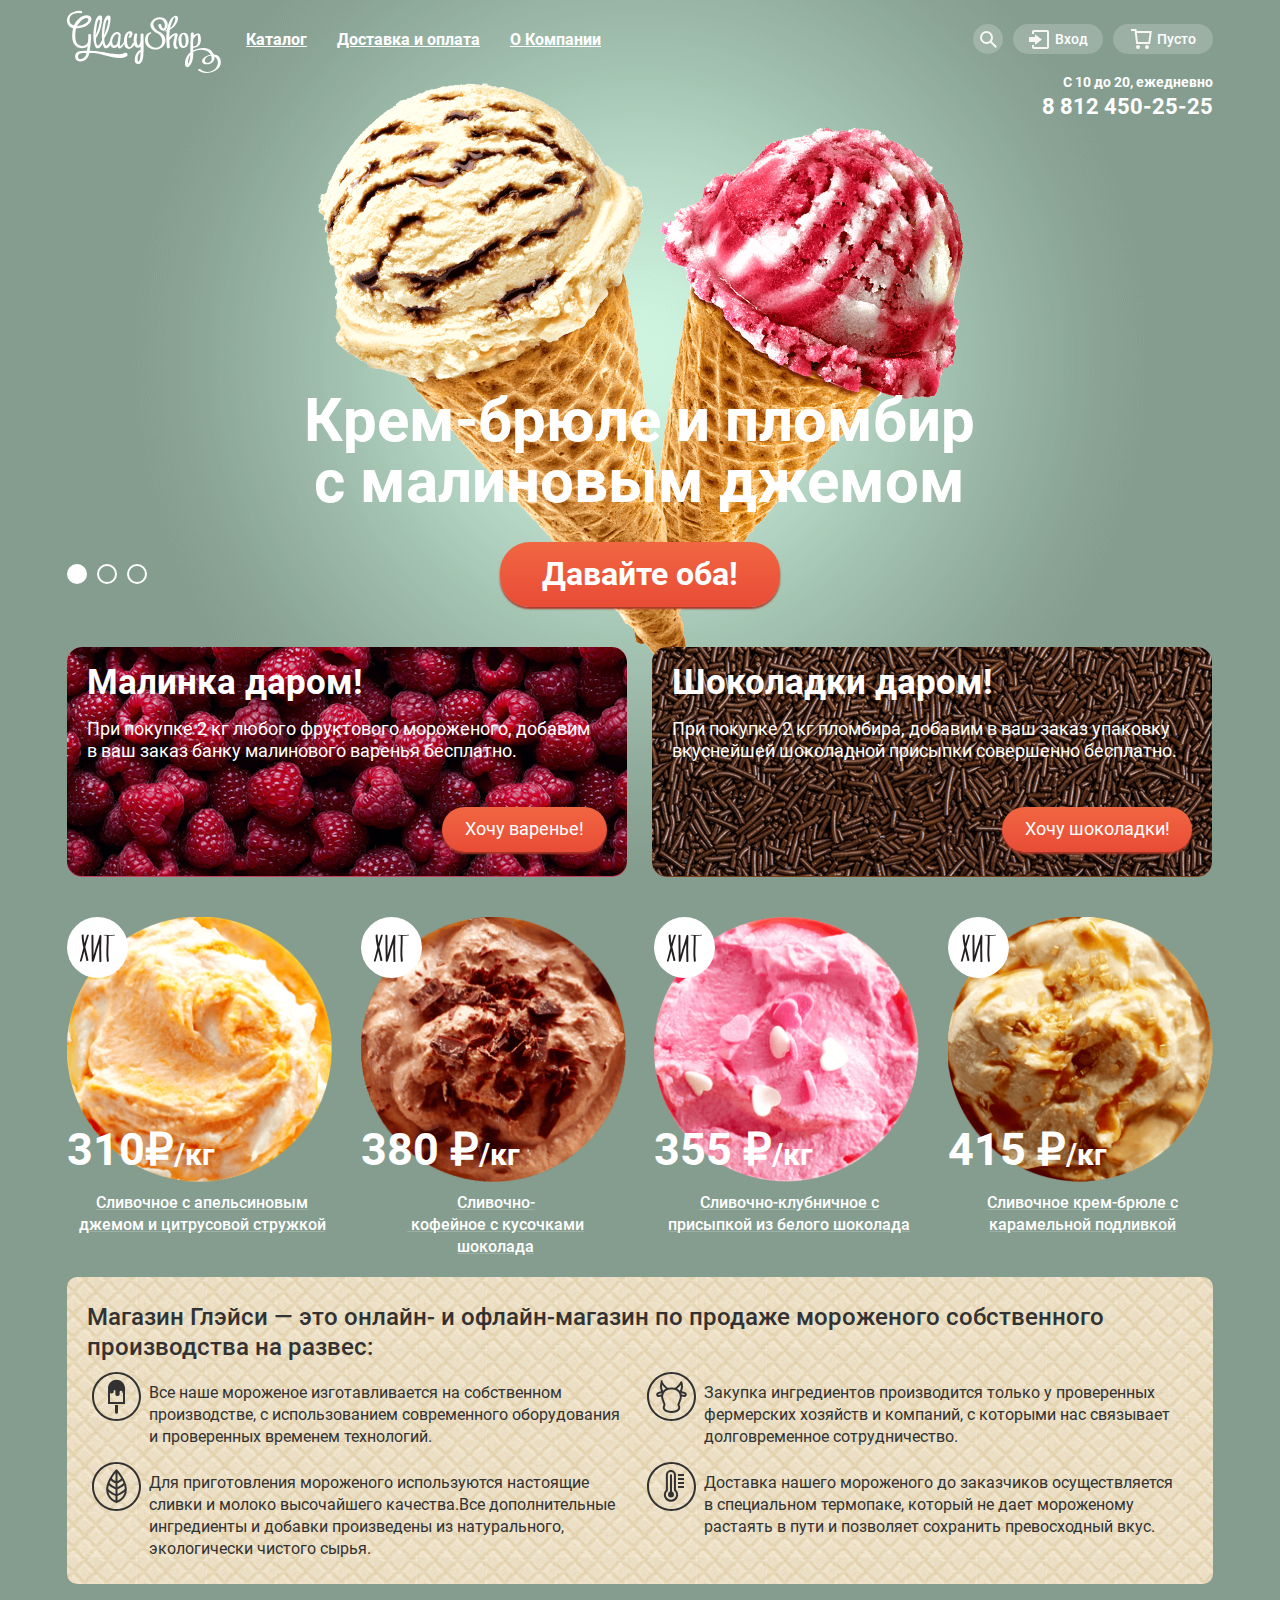
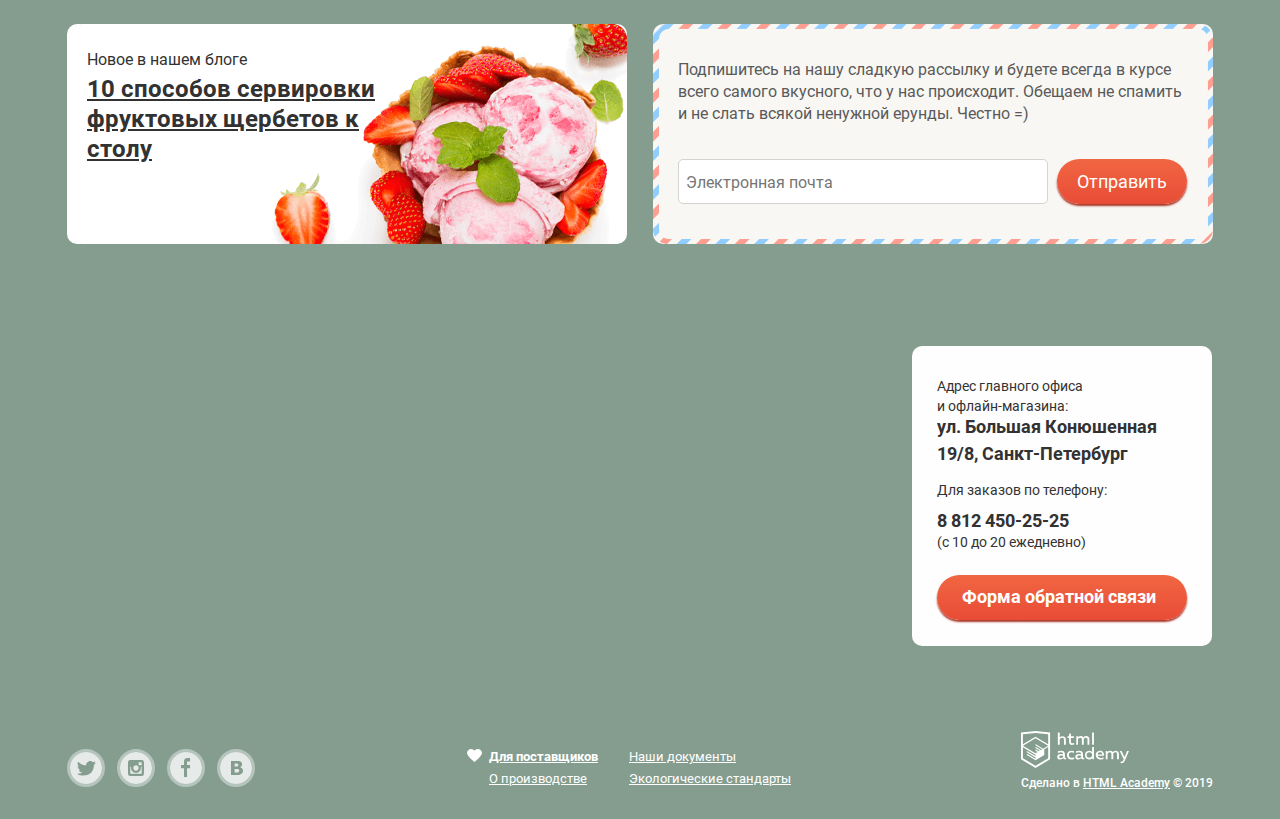
==== commit c87d19eb: "защита" ====
--- a/index.html
+++ b/index.html
@@ -4,7 +4,7 @@
     <meta charset="utf-8">
     <title>HTML Academy: Глейси</title>
     <link href="css/normalize.css" rel="stylesheet">
-    <link href="css/style.min.css" rel="stylesheet">
+    <link href="css/style.css" rel="stylesheet">
   </head>
   <body>
     <input class="visually-hidden" type="radio" id="product-1" name="toggle" checked>
@@ -53,9 +53,9 @@
                 <div class="input-pop-up form-nav">
                   <form class="form-order"  action="https://echo.htmlacademy.ru" method="post">
                     <label class="visually-hidden" for="e-mail"> Электронная почта</label>
-                    <input type="text" id="e-mail" name="e-mail" placeholder="Электронная почта">
+                    <input class="input" type="text" id="e-mail" name="e-mail" placeholder="Электронная почта">
                     <label class="visually-hidden" for="password"> Пароль пользователя</label>
-                    <input type="password" name="password-user" id="password" placeholder="Пароль">
+                    <input class="input" type="password" name="password-user" id="password" placeholder="Пароль">
                     <div class="order">
                       <button class="btn btn-input" type="submit">Войти</button>
                       <div class="links">
@@ -178,9 +178,9 @@
             <section class="form-mailing">
               <p>Подпишитесь на нашу сладкую рассылку и будете всегда в курсе всего самого вкусного, что у нас происходит. Обещаем не спамить и не слать всякой ненужной ерунды. Честно =) </p>
               <div>
-                <form class="mailing">
+                <form class="mailing" method="post" action="https://echo.htmlacademy.ru">
                   <label class="visually-hidden" for="mailing">Электронная почта</label>
-                  <input  class="mailing-text" type="text" id="mailing" placeholder="  Электронная почта">
+                  <input  class="input mailing-text" type="text" id="mailing" placeholder="Электронная почта">
                   <button class="btn btn-submit-mailing" type="submit">Отправить</button>
                 </form>
               </div>
@@ -246,11 +246,11 @@
           <button type="button" class="feedback-btn" aria-label="Закрытие окно обратной связи"></button>
           <label class="visually-hidden" for="name">Имя пользователя</label>
           <p>Мы обязательно вам ответим!</p>
-          <input type="text" name="name-user" id="name" placeholder="Как Вас зовут?">
+          <input class="input" type="text" name="name-user" id="name" placeholder="Как Вас зовут?">
           <label class="visually-hidden" for="mail-feedback"> Электронная почта клиента</label>
-          <input type="text" name="e-mail" id="mail-feedback" placeholder="Ваша почта для ответа?">
+          <input class="input" type="text" name="e-mail" id="mail-feedback" placeholder="Ваша почта для ответа?">
           <label class="visually-hidden" for="comment-field"> Ваши коментарии</label>
-          <textarea name="comment" id="comment-field" rows="10" placeholder="Напишите что-нибудь...">
+          <textarea class="comment" name="comment" id="comment-field" rows="10" placeholder="Напишите что-нибудь...">
           </textarea>
           <button  class="btn btn-pop-up" type="submit">Отправить</button>
         </form>
--- a/css/style.css
+++ b/css/style.css
@@ -0,0 +1,2300 @@
+/* Шрифты */
+@font-face {
+  font-family: "Roboto";
+  src: local("Roboto regular"), local("Roboto-regular");
+      src: url("../fonts/robotoregular.woff2") format("woff2"),
+       url("../fonts/robotoregular.woff") format("woff");
+  font-weight: 400;
+  font-style: normal;
+  font-display: swap;
+}
+@font-face {
+  font-family: "Roboto";
+  src: local("Roboto Medium"), local("Roboto-Medium"),
+       url("../fonts/robotomedium.woff2") format("woff2"),
+       url("../fonts/robotomedium.woff") format("woff");
+  font-weight: 500;
+  font-style: normal;
+  font-display: swap;
+}
+@font-face {
+  font-family: "Roboto";
+  src: local("Roboto Bold"), local("Roboto-Bold"),
+       url("../fonts/robotobold.woff2") format("woff2"),
+       url("../fonts/robotobold.woff") format("woff");
+  font-weight: 700;
+  font-style: normal;
+  font-display: swap;
+}
+
+body {
+  min-width: 1200px;
+  padding: 0;
+  margin: 0;
+  font-family: "Roboto", Arial, sans-serif;
+  font-style: normal;
+  font-size: 18px;
+  line-height: 22px;
+  font-weight: 400;
+  color: #ffffff;
+  background-color: #849d8f;
+}
+
+html {
+  -webkit-box-sizing: border-box;
+          box-sizing: border-box;
+}
+
+img {
+  max-width: 100%;
+  height: auto;
+}
+
+*,
+*::before,
+*::after {
+  -webkit-box-sizing: inherit;
+          box-sizing: inherit;
+}
+
+.container {
+  width: 1200px;
+  margin: 0 auto;
+  padding: 0 27px;
+}
+
+.site-navigation,
+.user-navigation,
+.card-item,
+.footer-social,
+.footer-menu,
+.catalog,
+.breadcrumbs-list,
+.pagination-list,
+.description,
+.slider-list,
+.slide,
+.description {
+list-style: none;
+
+}
+
+.visually-hidden:not(:focus):not(:active),
+input[type="checkbox"].visually-hidden,
+input[type="radio"].visually-hidden {
+  position: absolute;
+  width: 1px;
+  height: 1px;
+  margin: -1px;
+  border: 0;
+  padding: 0;
+  white-space: nowrap;
+  -webkit-clip-path: inset(100%);
+          clip-path: inset(100%);
+  clip: rect(0 0 0 0);
+  overflow: hidden;
+}
+
+.main-navigation-groop {
+  display: -webkit-box;
+  display: -ms-flexbox;
+  display: flex;
+}
+
+.main-navigation {
+  padding: 16px 5px;
+  font-size: 16px;
+  line-height: 18px;
+  margin-top: 5px;
+}
+
+.main-header-logo {
+  width: 154px;
+  height: 64px;
+  margin: 0;
+  margin-top: 10px;
+  margin-right: 5px;
+}
+
+.site-navigation {
+  position: relative;
+  width: 400px;
+  padding: 0;
+  margin: 0;
+  margin-top: 10px;
+  display:-webkit-box;
+  display:-ms-flexbox;
+  display:flex;
+}
+
+.user-navigation {
+  width: 400px;
+  font-size: 12px;
+  line-height: 18px;
+  font-weight: 400;
+  display:-webkit-box;
+  display:-ms-flexbox;
+  display:flex;
+  -webkit-box-orient: horizontal;
+  -webkit-box-direction: normal;
+      -ms-flex-direction: row;
+          flex-direction: row;
+  -webkit-box-pack: end;
+      -ms-flex-pack: end;
+          justify-content: flex-end;
+  margin: 0;
+  margin-top: 24px;
+  margin-left:auto;
+  padding: 0;
+  padding-left: 25px;
+  margin-bottom: 20px;
+}
+
+.tel-order {
+  -ms-flex-item-align: end;
+      align-self: flex-end;
+  text-align: right;
+  margin-top: -20px;
+}
+
+.tel-order a:hover,
+.tel-order a:active,
+.catalog-ice:hover,
+.catalog-ice:active,
+.main:hover,
+.main:active {
+  color: #deb49a;
+  -webkit-text-decoration-color: #f9cdc4;
+          text-decoration-color: #f9cdc4;
+}
+
+.tel-order p {
+  font-size: 14px;
+  line-height: 16px;
+  font-weight: 700;
+  margin: 0;
+  margin-bottom: 5px;
+
+}
+
+.tel-order .tel {
+  margin: 0;
+  margin-top: 20px;
+  padding: 0;
+  font-size: 22px;
+  line-height: 24px;
+  color: #ffffff;
+  font-weight: 700;
+  text-decoration: none;
+}
+
+.header-main {
+  display: -webkit-box;
+  display: -ms-flexbox;
+  display: flex;
+  -webkit-box-orient: vertical;
+  -webkit-box-direction: normal;
+      -ms-flex-direction: column;
+          flex-direction: column;
+  -ms-flex-wrap: wrap;
+      flex-wrap: wrap;
+}
+
+.main-footer a {
+ color: #ffffff;
+}
+
+.btn:hover,
+.btn:active,
+.card-item a:hover,
+.card-item a:active,
+.ice a:hover,
+.ice a:active,
+.main-footer a:hover,
+.main-footer a:active{
+  color: #ffbc9e;
+  -webkit-text-decoration-color: #f9cdc4;
+          text-decoration-color: #f9cdc4;
+
+}
+
+/*Кнопки*/
+
+
+.btn {
+  text-decoration: none;
+  padding: 15px 10px;
+  border-radius: 30px;
+  display: inline-block;
+  vertical-align: center;
+  color: #ffffff;
+  background: -webkit-gradient(linear, left bottom, left top, from(#e84c36), to(#f16642));
+  background: -webkit-linear-gradient(bottom, #e84c36 0%, #f16642 100%);
+  background: -o-linear-gradient(bottom, #e84c36 0%, #f16642 100%);
+  background: linear-gradient(to top, #e84c36 0%, #f16642 100%);
+  -webkit-box-shadow: 0 2px 2px #a83829;
+          box-shadow: 0 2px 2px #a83829;
+  font-weight:700;
+  border: 0;
+}
+
+.btn-advertising {
+  height: 45px;
+  margin: 0;
+  padding: 10px  10px;
+  text-align: center;
+  border: 0;
+  font-size: 18px;
+  line-height: 24px;
+  font-weight: 400;
+  -ms-flex-item-align: end;
+      align-self: flex-end;
+}
+
+.btn:hover {
+  background: -webkit-gradient(linear,  left top, left bottom,  from(#f58669), to(#ec6f5e));
+  background: -webkit-linear-gradient(top,  #f58669 0%, #ec6f5e 100%);
+  background: -o-linear-gradient(top,  #f58669 0%, #ec6f5e 100%);
+  background: linear-gradient(to bottom,  #f58669 0%, #ec6f5e 100%);
+  -webkit-box-shadow: 0 2px 2px #8e0c03;
+          box-shadow: 0 2px 2px #8e0c03;
+  text-shadow: 2px 2px 0 rgba(160, 32, 11, 0.76);
+  color: #fefefe;
+}
+
+.btn:active {
+  background: -webkit-gradient(linear,  left top, left bottom,  from(#d84833), to(#e1603e));
+  background: -webkit-linear-gradient(top,  #d84833 0%, #e1603e 100%);
+  background: -o-linear-gradient(top,  #d84833 0%, #e1603e 100%);
+  background: linear-gradient(to bottom,  #d84833 0%, #e1603e 100%);
+  -webkit-box-shadow: inset 0 2px 2px #942718;
+          box-shadow: inset 0 2px 2px #942718;
+  color: #fceeec;
+}
+
+.btn-slider {
+  padding: 10px 40px;
+  font-size: 32px;
+  line-height: 44px;
+  font-weight: 800;
+  width: 280px;
+  height: 65px;
+  border: none;
+  cursor: pointer;
+}
+
+.mailing .btn-submit-mailing {
+  font-size: 18px;
+  line-height: 24px;
+  font-weight: 400;
+  width: 130px;
+  height: 45px;
+  border: 0;
+  padding: 10px 10px;
+  margin-top: 5px;
+  margin-left: 5px;
+}
+
+.btn-catalog{
+  width: 200px;
+  height: 45px;
+  border: 0;
+  padding: 10px;
+  font-size: 18px;
+  line-height: 24px;
+  font-weight: 400;
+  position: absolute;
+  top: 330px;
+  left: 30px;
+  z-index: 10;
+}
+
+ .btn-input-login-link {
+  width: 90px;
+  height: 30px;
+  margin-bottom: 20px;
+  position: relative;
+}
+
+.login-link:hover .form-nav {
+  margin: 20px;
+  position: absolute;
+  top: 15px;
+  left: -200px;
+  display: block;
+  width: 280px;
+  height: 215px;
+  border-radius: 5px;
+  background-color: #f8f7f4;
+  z-index: 1;
+  -webkit-box-shadow: 2px 20px 20px #5c6961;
+          box-shadow: 2px 20px 20px #5c6961;
+}
+
+.form-nav  input::-webkit-input-placeholder {
+  font-size: 14px;
+  line-height: 24px;
+  font-weight: 400;
+  color: #d3d3d3;
+  padding-left: 10px;
+}
+
+.form-nav  input:-ms-input-placeholder {
+  font-size: 14px;
+  line-height: 24px;
+  font-weight: 400;
+  color: #d3d3d3;
+  padding-left: 10px;
+}
+
+.form-nav  input::-ms-input-placeholder {
+  font-size: 14px;
+  line-height: 24px;
+  font-weight: 400;
+  color: #d3d3d3;
+  padding-left: 10px;
+}
+
+.form-nav  input::placeholder {
+  font-size: 14px;
+  line-height: 24px;
+  font-weight: 400;
+  color: #d3d3d3;
+  padding-left: 10px;
+}
+
+.form-order {
+  width: 240px;
+  height: 220px;
+  margin-left: 10px;
+  font-size: 13px;
+  line-height: 16px;
+  font-weight: 400;
+}
+
+.order .links a {
+  font-size: 13px;
+  line-height: 24px;
+  font-weight: 400;
+  width: 125px;
+  margin: 0;
+  padding: 0;
+  color: #323232;
+  -webkit-text-decoration-color: rgba(50, 50, 50, 0.3);
+          text-decoration-color: rgba(50, 50, 50, 0.3)
+}
+
+.links {
+margin-top: 20px;
+}
+
+.links a:hover {
+  color: #e84d37;
+ -webkit-text-decoration-color: rgba(232, 77, 55, 0.3);
+         text-decoration-color: rgba(232, 77, 55, 0.3);
+}
+
+.form-order input {
+  width: 240px;
+  height: 45px;
+  border-radius: 5px;
+  padding-left: 10px;
+  margin: 20px 10px;
+
+}
+
+.form-order:first-child input {
+  margin-bottom: 0;
+}
+
+.form-nav .btn-input {
+  width: 100px;
+  height: 45px;
+  margin: 10px;
+  margin-top: 20px;
+  font-size: 18px;
+  line-height: 24px;
+  font-weight: 700;
+  padding: 10px 25px;
+  border-radius: 20px;
+  border: none;
+}
+
+.btn-filter {
+  font-weight: 500;
+  width: 140px;
+  height: 35px;
+  margin-top: 22px;
+  margin-left: 13px;
+  margin-bottom: 20px;
+  padding: 5px 15px;
+  vertical-align: middle;
+  text-align: center;
+  border: 2px solid #fbfcfb;
+  border-radius: 30px;
+  color: #fbfcfb;
+  background-color: #9cb0a4;
+}
+
+.btn-filter:hover {
+  background-color: rgba(251, 252, 251, 0.97);
+  color: rgba(53, 53, 53, 0.97);
+}
+
+.btn-filter:active {
+  background-color: #eaeaea;
+  color: #353535;
+  -webkit-box-shadow: 0 -2px 2px rgba(106, 106, 107, 0.97);
+          box-shadow: 0 -2px 2px rgba(106, 106, 107, 0.97);
+}
+
+.order {
+  display: -webkit-box;
+  display: -ms-flexbox;
+  display: flex;
+}
+
+.found .found-input:hover {
+  background-color: #f7f6f3;
+  color: #323232;
+
+}
+
+.found:hover svg {
+  fill: #323232;
+}
+
+.found {
+  position: relative;
+}
+
+.found .found-input {
+  display: -webkit-box;
+  display: -ms-flexbox;
+  display: flex;
+  font-size: 14px;
+  line-height: 16px;
+  font-weight: 500;
+  height: 30px;
+  color: #ffffff;
+  margin-left: 10px;
+  text-decoration: none;
+  border-radius: 30px;
+  font-weight:500;
+  -webkit-box-pack: center;
+      -ms-flex-pack: center;
+          justify-content: center;
+  -webkit-box-align: center;
+      -ms-flex-align: center;
+          align-items: center;
+  background-color: rgba(255, 255, 255, 0.2);
+}
+
+/*Инпуты*/
+
+.found .btn-input-found {
+  border-radius: 50%;
+  width: 30px;
+}
+
+.input-basket svg,
+.login-link svg,
+.btn-input-basket-red svg {
+  margin-right: 5px;
+}
+
+.found-search:hover .input-search {
+  display: block;
+  -webkit-box-shadow: 2px 20px 20px #5c6961;
+          box-shadow: 2px 20px 20px #5c6961;
+  z-index: 1;
+}
+
+.input[type=text],
+.input[type=email],
+.input[type=password],
+.comment {
+  border: 1px solid #d3d3d2;
+}
+
+.input[type=text]:hover,
+.input[type=email]:hover,
+.input[type=password]:hover,
+.comment:hover {
+  border: 1px solid #c7c6c5;
+  -webkit-box-shadow: inset 1px 1px 0px 0px #c7c6c5, inset -1px -1px 0px 0px #c7c6c5;
+          box-shadow: inset 1px 1px 0px 0px #c7c6c5, inset -1px -1px 0px 0px #c7c6c5;
+}
+
+.input[type=text]:focus,
+.input[type=email]:focus,
+.input[type=password]:focus,
+.comment:focus {
+  border: 1px solid #8fbdec;
+  -webkit-box-shadow: inset 1px 1px 0px 0px #8fbdec, inset -1px -1px 0px 0px #8fbdec;
+  box-shadow: inset 1px 1px 0px 0px #8fbdec, inset -1px -1px 0px 0px #8fbdec;
+  outline: none;
+}
+
+.change-color {
+  fill: #f8f7f4;
+}
+
+.input-search {
+  width: 340px;
+  height: 85px;
+  position: absolute;
+  top: 35px;
+  left: -300px;
+  border-radius: 5px;
+  background-color: #f8f7f4;
+}
+
+.found input {
+  padding: 10px;
+  border: 1px solid #999999;
+  color: #999999;
+  -webkit-box-sizing: border-box;
+          box-sizing: border-box;
+}
+
+.input-search input {
+  width: 310px;
+  height: 45px;
+  margin: 20px 15px;
+
+}
+
+.found input:hover {
+  color: #999999;
+  -webkit-box-shadow: inset 1px 1px 1px 1px #c7c6c5;
+          box-shadow: inset 1px 1px 1px 1px #c7c6c5;
+}
+
+.found input:focus {
+  color: #323232;
+}
+
+.input-search input::-webkit-input-placeholder {
+  font-size: 14px;
+  line-height: 24px;
+  font-weight: 400;
+  padding-left: 10px;
+}
+
+.input-search input:-ms-input-placeholder {
+  font-size: 14px;
+  line-height: 24px;
+  font-weight: 400;
+  padding-left: 10px;
+}
+
+.input-search input::-ms-input-placeholder {
+  font-size: 14px;
+  line-height: 24px;
+  font-weight: 400;
+  padding-left: 10px;
+}
+
+.input-search input::placeholder {
+  font-size: 14px;
+  line-height: 24px;
+  font-weight: 400;
+  padding-left: 10px;
+}
+
+.catalog-active {
+background-color: #d07058;
+ }
+
+.catalog-option .active {
+  color: #ffffff;
+}
+
+.catalog-option {
+  width: 300px;
+  margin: 0;
+  margin-top: 15px;
+  padding: 0;
+  font-size: 14px;
+  line-height: 15px;
+  font-weight: 400;
+}
+
+.catalog-option::before {
+  content: "";
+  position: absolute;
+  width: 145px;
+  height: 30px;
+  top: -20px;
+  left: 0;
+  background-color: transparent;
+  z-index: 5;
+}
+
+.nav-catalog-site:hover .catalog-option {
+  display: block;
+  position: absolute;
+  width: 145px;
+  min-height: 175px;
+  border-radius: 5px;
+  list-style: none;
+  background-color: #F8f7f4;
+  -webkit-box-shadow: 2px 20px 20px #5c6961;
+          box-shadow: 2px 20px 20px #5c6961;
+  z-index: 1;
+  font-weight: 700;
+}
+
+.site-navigation li {
+  font-size: 16px;
+  line-height: 18px;
+  font-weight: 700;
+}
+
+.menu-catalog-item {
+  background-color: rgba(255, 255, 255, 0);
+  color: #ffffff;
+  height: 25px;
+  padding: 7px 15px;
+  margin: 0;
+
+}
+
+.menu-catalog-item-current {
+  width: 85px;
+  min-height: 30px;
+  color: #ffffff;
+  background-color: #d07058;
+  padding: 7px 13px;
+  text-decoration: none;
+  border-radius: 30px;
+}
+
+.menu-catalog-item-current:hover {
+  color: #323232;
+  background-color: #f7f6f3;
+  text-decoration: none;
+}
+
+.nav-catalog-site:hover .menu-catalog-item {
+  background-color: #ffffff;
+  color: #323232;
+  border-radius: 30px;
+  vertical-align: center;
+  text-align: center;
+  text-decoration: none;
+}
+
+.menu-catalog-item:active {
+  -webkit-box-shadow: 0 2px 2px #7a9184;
+          box-shadow: 0 2px 2px #7a9184;
+}
+
+.catalog-option li {
+  width: 145px;
+  min-height: 30px;
+  margin: 0;
+  padding: 10px 0;
+}
+
+.catalog-option li:hover {
+  background-color: #fbded7;
+}
+
+.catalog-option li:active {
+  background-color:#f6b5a5;
+}
+
+.catalog-option li:hover:first-child,
+.catalog-option li:active:last-child,
+.catalog-option li:active:first-child,
+.catalog-option li:hover:last-child {
+  border-radius: 5px;
+}
+
+.option::before {
+  content: "";
+  top: 35px;
+  left: 6px;
+  height: 2px;
+  width: 130px;
+  position: absolute;
+  background-color: #d1d0ce;
+}
+
+.basket-red:hover .basket-nav {
+  /* display: block; */
+  display: -webkit-box;
+  display: -ms-flexbox;
+  display: flex;
+  width: 540px;
+  height: 245px;
+  padding: 20px;
+  background-color: #f8f7f4;
+  color: #323232;
+  border-radius: 5px;
+  position: absolute;
+  top: 35px;
+  left: -410px;
+  -webkit-box-shadow: 2px 20px 20px #5c6961;
+          box-shadow: 2px 20px 20px #5c6961;
+  z-index: 10;
+}
+
+.menu-catalog-item {
+  position: relative;
+}
+
+ .menu-catalog-item:hover {
+  text-decoration: none;
+}
+
+.catalog-option a {
+  padding-left: 10px;
+  color: #323232;
+  text-decoration: none;
+  font-size: 14px;
+  line-height: 16px;
+  font-weight: 400;
+}
+
+.catalog-option .option  {
+  padding: 10px;
+  font-size: 14px;
+  line-height: 16px;
+  font-weight: 700;
+}
+
+.btn-input-basket {
+  width: 100px;
+  background-color: #a1b4a9;
+}
+
+.found .btn-input-basket-red {
+  width: 120px;
+  background-color: #f7f6f3;
+  color: #323232;
+}
+/*Таблица*/
+
+.form-order-basket table {
+  position: relative;
+  width: 100%;
+  border-collapse: collapse;
+  border-spacing: 0;
+}
+
+.form-order-basket span:nth-child(2) {
+  color: #acacab;
+}
+
+.basket-table-col--price {
+  width: 140px;
+}
+
+.basket-table-col--sum {
+  width: 70px;
+}
+
+.basket-table-col--label {
+  width: 240px;
+}
+
+.basket-table-col--preview img {
+ max-width: none;
+}
+
+.basket-table-total {
+  font-size: 15px;
+  line-height: 18px;
+  font-weight: 400;
+  text-align: right;
+  height: 60px;
+  margin: 0 10px;
+}
+
+.form-order-basket .btn-order-one,
+.form-order-basket .btn-order-two {
+  width: 20px;
+  height: 20px;
+  border: 0;
+  background-color: transparent;
+  position: relative;
+}
+
+.btn-submit-order {
+  width: 170px;
+  height: 45px;
+  font-size: 18px;
+  line-height: 24px;
+  font-weight: 700;
+  padding: 10px 10px;
+  margin-left: 330px;
+}
+
+.form-order-basket::before {
+  content: "";
+  top: 130px;
+  left: 15px;
+  height: 2px;
+  width: 510px;
+  position: absolute;
+  background-color: #cacac7;
+}
+
+.catalog-option,
+.input-search,
+.feedback,
+.form-nav,
+.basket-nav,
+.slide,
+.slider-toggle {
+  display: none;
+}
+
+
+.card-item .btn {
+visibility: hidden;
+}
+
+.some-news {
+  font-size: 24px;
+  line-height: 30px;
+  font-weight: 700;
+  color: #323232;
+  width: 290px;
+}
+
+
+/*Блок слайдера*/
+
+.slider {
+  position: relative;
+  text-align: center;
+  padding-top: 400px;
+  padding-bottom: 40px;
+}
+
+.site-wrapper {
+  min-width: 940px;
+  background-color: #849d8f;
+  background-image: url("../img/ice-cream 1.png");
+  background-repeat: no-repeat;
+  background-position: top center;
+  -webkit-transition: background-image 0.5s ease, background-color 0.5s ease;
+  -o-transition: background-image 0.5s ease, background-color 0.5s ease;
+  transition: background-image 0.5s ease, background-color 0.5s ease;
+}
+
+.site-wrapper::before,
+.site-wrapper::after {
+  content: "";
+  visibility: hidden;
+}
+
+.site-wrapper::after {
+  background-image: url("../img/ice-cream 2.png");
+}
+
+.site-wrapper::after {
+  background-image: url("../img/ice-cream 3.png");
+}
+
+.slider-list {
+  margin: 0;
+  margin-top: 23px;
+  padding: 0;
+}
+
+.slider-controls label {
+  display: inline-block;
+  vertical-align:center;
+  width: 20px;
+  height: 20px;
+  font-weight: 400;
+  margin-right: 10px;
+  margin-bottom: 65px;
+  vertical-align: top;
+  background-color: transparent;
+  border: 2px solid #ffffff;
+  border-radius: 50%;
+  cursor: pointer;
+}
+
+.slider-controls label:hover {
+  background-color: rgba(255, 255, 255, 0.2);
+  cursor: pointer;
+}
+
+.slider-controls label:active {
+  background-color: #ffffff;
+}
+
+.slider-controls {
+  position: absolute;
+  bottom: 63px;
+  left: 0;
+  z-index: 20;
+  height: 20px;
+  font-size: 0;
+}
+
+ .slider-toggle {
+   width: 80px;
+   margin-top: 60px;
+ }
+
+ #product-1:checked ~ .site-wrapper #slide1,
+ #product-2:checked ~ .site-wrapper #slide2,
+ #product-3:checked ~ .site-wrapper #slide3 {
+   display: block;
+ }
+
+ #product-1:checked ~ .site-wrapper label[for="product-1"],
+ #product-2:checked ~ .site-wrapper label[for="product-2"],
+ #product-3:checked ~ .site-wrapper label[for="product-3"] {
+   background-color: #ffffff;
+ }
+
+ #product-1:checked ~ .site-wrapper {
+  background-color: #849d8f;
+  background-image:  url("../img/ice-cream 1.png");
+}
+
+#product-2:checked ~ .site-wrapper {
+  background-color: #8996a6;
+  background-image:  url("../img/ice-cream 2.png");
+}
+
+#product-3:checked ~ .site-wrapper {
+  background-color: #9d8b84;
+  background-image:  url("../img/ice-cream 3.png");
+}
+
+.slide-title {
+  position: absolute;
+  bottom: 75px;
+  left: 222px;
+  font-size: 60px;
+  line-height: 60.35px;
+  font-weight: 700;
+  width: 700px;
+}
+
+
+/*Блок акции*/
+.raspberry p,
+.chocolate p {
+  margin: 0;
+  font-size: 18px;
+  line-height: 22px;
+  font-weight: 400;
+}
+
+.advertising {
+  display: -webkit-box;
+  display: -ms-flexbox;
+  display: flex;
+  margin-bottom: 40px;
+}
+
+.free-order {
+  display: -webkit-box;
+  display: -ms-flexbox;
+  display: flex;
+  -webkit-box-orient: vertical;
+  -webkit-box-direction: normal;
+      -ms-flex-direction: column;
+          flex-direction: column;
+}
+
+.advertising article {
+  padding: 15px 20px;
+  display: -webkit-box;
+  display: -ms-flexbox;
+  display: flex;
+  -webkit-box-orient: vertical;
+  -webkit-box-direction: normal;
+      -ms-flex-direction: column;
+          flex-direction: column;
+  border-radius: 15px;
+}
+
+.free {
+  margin: 0;
+  margin-bottom: 15px;
+  padding: 0;
+  font-size: 35px;
+  line-height: 41px;
+  font-weight: 700;
+}
+
+.raspberry {
+  margin-right: 25px;
+  width: 560px;
+  height: 230px;
+  background-color: #c13f61;
+  background-image: url("../img/raspberry.png");
+  background-repeat: no-repeat;
+}
+
+.raspberry .btn{
+  width: 165px;
+  margin-top: 45px;
+
+}
+
+.chocolate {
+  width: 560px;
+  height: 230px;
+  background-color: #723e1b;
+  background-image: url("../img/chocolate.png");
+  background-repeat: no-repeat;
+}
+
+.chocolate .btn {
+  width: 190px;
+  margin-top: 45px;
+}
+
+/*Каталог*/
+
+.breadcrumbs-list {
+  margin: 0;
+  margin-top: -25px;
+  padding: 0;
+  display: -webkit-box;
+  display: -ms-flexbox;
+  display: flex;
+
+}
+
+.breadcrumbs-list a {
+  margin: 0 5px;
+  font-size: 14px;
+  line-height: 16px;
+  font-weight: 400;
+  color: #ffffff;
+  text-decoration-color: rgba(174, 190, 181, 0.2);
+}
+
+.icon-one,
+.icon-two {
+  position: relative;
+  padding: 5px;
+}
+
+.icon-one::before,
+.icon-two::before {
+  content: "»";
+  width: 5px;
+  height: 5px;
+  position: absolute;
+  font-size: 14px;
+  line-height: 16px;
+}
+
+.breadcrumbs-list .main {
+  margin-left: 0;
+}
+/*блок хитов*/
+
+.ice-kind {
+  display: -webkit-box;
+  display: -ms-flexbox;
+  display: flex;
+  -webkit-box-orient: horizontal;
+  -webkit-box-direction: normal;
+      -ms-flex-direction: row;
+          flex-direction: row;
+  -ms-flex-wrap: wrap;
+      flex-wrap: wrap;
+  -webkit-box-pack: justify;
+      -ms-flex-pack: justify;
+          justify-content: space-between;
+  margin: 0;
+  margin-bottom: 95px;
+}
+
+.ice a{
+  z-index: 10;
+}
+
+.ice-card-item {
+  display: -webkit-box;
+  display: -ms-flexbox;
+  display: flex;
+  -ms-flex-wrap: wrap;
+      flex-wrap: wrap;
+  margin: 0;
+  padding: 0;
+}
+
+.card-item-hit::before {
+  content:"";
+  width: 61px;
+  height: 61px;
+  background-image: url("../img/hit.svg");
+  position: absolute;
+  background-repeat: no-repeat;
+  background-position: 0 0;
+  z-index: 2;
+}
+
+.card-item {
+  font-size: 16px;
+  line-height: 22px;
+  width: 265px;
+  font-weight: 500;
+  position: relative;
+  display: -webkit-box;
+  display: -ms-flexbox;
+  display: flex;
+  -webkit-box-orient: vertical;
+  -webkit-box-direction: normal;
+      -ms-flex-direction: column;
+          flex-direction: column;
+  padding: 0;
+}
+
+.ice-card-item .card-item {
+  margin-bottom: 95px;
+}
+
+
+.card-item::after {
+  content: "";
+  position: absolute;
+  top: -4%;
+  left: -5%;
+  z-index: 1;
+  width: 285px;
+  min-height: 405px;
+  border-radius: 5px;
+  opacity: 0;
+  -webkit-box-shadow: 0 20px 20px rgba(0, 0, 0, 0.4);
+          box-shadow: 0 20px 20px rgba(0, 0, 0, 0.4);
+  background-color: rgba(248, 247, 244, 0.2);
+}
+
+.card-item:hover::after,
+.ice:hover::after {
+  opacity: 1;
+}
+
+
+.card-item:hover img {
+  -ms-flex-item-align: center;
+      -ms-grid-row-align: center;
+      align-self: center;
+  z-index: 1;
+
+}
+
+.card-item p {
+  font-size: 45px;
+  line-height: 45px;
+  font-weight: 700;
+  z-index: 1;
+  position: absolute;
+  top: 210px;
+}
+
+.card-item span {
+  margin: 0;
+  padding: 0;
+  font-size: 30px;
+  line-height: 1;
+  font-weight: 700;
+  z-index: 1;
+}
+
+.ice {
+  width: 1146px;
+  margin: 0;
+  padding: 0;
+  display: -webkit-box;
+  display: -ms-flexbox;
+  display: flex;
+  -webkit-box-pack: justify;
+      -ms-flex-pack: justify;
+          justify-content: space-between;
+
+}
+
+.card-item a {
+ width: 250px;
+ padding:  0;
+ font-size: 16px;
+ line-height: 22px;
+ text-align: center;
+ position: absolute;
+ top: 275px;
+ left: 10px;
+ color:#ffffff;
+ text-decoration: underline;
+ -webkit-text-decoration-color: rgba(255, 255, 255, 0.2);
+         text-decoration-color: rgba(255, 255, 255, 0.2);
+}
+
+.card-item a:hover,
+.card-item a:active {
+  color: #ffbc9e;
+  -webkit-text-decoration-color: #f9cdc4;
+          text-decoration-color: #f9cdc4;
+}
+
+.ice p {
+  margin: 0;
+}
+
+.ice-cream {
+  font-size: 16px;
+  line-height: 22px;
+  font-weight: 500;
+  text-align: center;
+  padding: 0;
+  margin: 0;
+  z-index: 200;
+}
+
+/*Фильтр*/
+.ices-catalog {
+  margin: 0;
+  margin-bottom: 3px;
+}
+
+.ices-catalog h2 {
+  margin: 0;
+  margin-top: 3px;
+  margin-bottom: 27px;
+  padding: 0;
+  font-size: 35px;
+  line-height: 41px;
+  font-weight: 700;
+}
+
+.filter-form {
+  display: -webkit-box;
+  display: -ms-flexbox;
+  display: flex;
+  -ms-flex-wrap: wrap;
+      flex-wrap: wrap;
+  margin-bottom: 25px;
+  width: 100%;
+}
+
+.filter-form fieldset {
+  padding: 0;
+  margin: 0;
+  border: none;
+}
+
+.filter-form-wrapper {
+  height: 35px;
+  margin: 5px 0;
+  padding: 7px 3px;
+  background-color: #9db1a5;
+  border-radius: 30px;
+}
+
+.filter-form-wrapper-radio {
+  width: 415px;
+}
+
+.filter-form-wrapper-checkbox {
+  width: 705px;
+  padding: 10px;
+}
+
+.filter-form-label {
+  position: relative;
+  font-size: 16px;
+  line-height: 18px;
+  font-weight: 500;
+}
+
+.filter-form-label::before,
+.filter-form-label::after {
+  content: "";
+  position: absolute;
+  left: 0;
+  bottom: 0;
+}
+
+.filter-form-label-radio::before {
+  content: "";
+  width: 22px;
+  height: 22px;
+  background-image: url("../img/radio-off.svg");
+  opacity: 0.8;
+  background-size: contain;
+}
+
+.filter-form-label-radio::after {
+  content: "";
+  width: 22px;
+  height: 22px;
+  background-image: url("../img/radio-on.svg");
+  opacity: 0;
+  background-size: contain;
+}
+
+.filter-form-input:disabled + .filter-form-label-radio::before,
+.filter-form-input:disabled + .filter-form-label-checkbox::before {
+  opacity: 0.4;
+}
+
+.filter-form-input:disabled + .filter-form-label-radio::after,
+.filter-form-input:disabled + .filter-form-label-checkbox::after {
+  opacity: 0;
+}
+
+.filter-form-input:checked + .filter-form-label-radio::after,
+.filter-form-input:checked + .filter-form-label-checkbox::after {
+ opacity: 0.8;
+}
+
+.filter-form-input:checked + .filter-form-label-radio::before,
+.filter-form-input:checked + .filter-form-label-checkbox::before {
+  opacity: 0;
+}
+
+.filter-form-label-checkbox {
+  margin:  0 10px;
+  margin-right: 7px;
+  padding-left: 30px;
+}
+
+.filter-form-label-radio {
+  margin:  0 7px;
+  padding-left: 30px;
+}
+
+.filter-form-wrapper-checkbox .filter-form-label-checkbox:nth-child(4)
+.filter-form-wrapper-radio .filter-form-label-radio:nth-child(4) {
+  margin: 0;
+}
+
+.filter-form-label-checkbox::before {
+  width: 27px;
+  height: 25px;
+  background-image: url("../img/checkbox-off.svg");
+  background-position: 0 4px;
+  background-repeat: no-repeat;
+  opacity: 0.8;
+  background-size: contain;
+}
+
+.filter-form-label-checkbox::after {
+  width: 27px;
+  height: 25px;
+  background-image: url("../img/checkbox-on.svg");
+  background-position: 0 5px;
+  background-repeat: no-repeat;
+  opacity: 0;
+  background-size: contain;
+}
+
+.filter-form-label-radio:hover::before,
+.filter-form-label-checkbox:hover::before {
+  opacity: 1;
+}
+
+.container-groop {
+  margin-right: 15px;
+
+}
+
+.sort-cost::-ms-expand {
+  display: none;
+}
+
+.sort-cost {
+  -webkit-appearance: none;
+  -moz-appearance:none;
+  appearance: none;
+  margin: 5px 2px;
+  height: 35px ;
+  width: 190px;
+  padding: 0 10px;
+  font-size: 16px;
+  line-height: 18px;
+  font-weight: 500;
+  border-radius: 30px;
+  border: none;
+  background-color: #9db1a5;
+  color: #ffffff;
+  position: relative;
+  background-image: url("../img/icon-down-dir2.svg");
+  background-position: 165px 13px;
+  background-repeat: no-repeat;
+}
+
+.sort-cost:hover {
+  background-image: url("../img/icon-down-dir.svg");
+}
+
+.sort-cost .option {
+  font-size: 14px;
+  line-height: 16px;
+  line-height: 400;
+}
+
+.sort-cost:hover,
+.sort-cost:active {
+  background-color: #eaeaea;
+  color: #353535;
+}
+
+.range-filter {
+  width: 220px;
+  margin-top: 5px;
+}
+
+.range-filter:hover {
+  cursor: pointer;
+}
+
+.filter-form-title {
+  margin: 0 15px;
+  font-size: 14px;
+  line-height: 16px;
+  font-weight: 500;
+}
+
+.range-controls {
+  position: relative;
+  height: 35px;
+  margin-bottom: 15px;
+  padding-top: 16px;
+  padding-right: 20px;
+  padding-left: 20px;
+  background: #9db1a5;
+  border-radius: 30px;
+}
+
+.range-controls .scale {
+  height: 2px;
+  background: #d1dad3;
+}
+
+.range-controls .bar {
+  width: 60%;
+  height: 2px;
+  margin-left: 15px;
+  background: #f8f7f4;
+}
+
+.range-controls .toggle {
+  position: absolute;
+  top: 8px;
+  width: 20px;
+  height: 20px;
+  padding: 0;
+  border-radius: 50%;
+  border: 8px solid #ffffff;
+  background-color: #ababab;
+  cursor: pointer;
+}
+
+.range-controls .toggle-min {
+  left: 33px;
+}
+
+.range-controls .toggle-max {
+  left: 132px;
+}
+
+/**Преимущества**/
+.shop-description {
+  min-height: 305px;
+  margin-bottom: 40px;
+  padding: 20px;
+  padding-top: 15px;
+  padding-bottom: 0;
+  padding-right: 0;
+  background-color: #ece1c9;
+  color: #323232;
+  background-image: url("../img/waffle.png");
+  background-repeat: repeat;
+  border-radius: 10px;
+}
+
+.shop-description h2 {
+  margin: 10px 20px;
+  margin-left: 0;
+  font-size: 24px;
+  line-height: 30px;
+  font-weight: 500;
+}
+
+.description {
+  margin: 0;
+  padding: 0;
+  padding-top: 10px;
+  display: -webkit-box;
+  display: -ms-flexbox;
+  display: flex;
+  -ms-flex-wrap: wrap;
+      flex-wrap: wrap;
+  -ms-flex-line-pack: justify;
+      align-content: space-between ;
+}
+
+.description li {
+  width: 550px;
+  font-size: 16px;
+  line-height: 22px;
+  font-weight: 400;
+  padding-right: 20px;
+  margin-bottom: 24px;
+  padding-left: 57px;
+  position: relative;
+  margin-left: 5px;
+}
+
+.description li::before {
+  content: "";
+  width: 49px;
+  height: 49px;
+  background-repeat: no-repeat;
+  position: absolute;
+  top: -10px;
+  left: 0;
+}
+
+.description p {
+  width: 100%;
+  margin: 0;
+}
+
+.ice-cream-quality::before  {
+  background-image: url("../img/ice-cream.svg");
+}
+
+.cow::before  {
+  background-image: url("../img/cow.svg");
+}
+
+.eco::before  {
+  background-image: url("../img/eco.svg");
+}
+
+.thermometer::before  {
+  background-image: url("../img/thermometer.svg");
+}
+
+li:hover .btn {
+  visibility: visible;
+}
+
+
+/*Новости*/
+.container-news {
+  display: -webkit-box;
+  display: -ms-flexbox;
+  display: flex;
+  -webkit-box-pack: justify;
+      -ms-flex-pack: justify;
+          justify-content: space-between;
+  margin-bottom: 40px;
+}
+
+.some-news {
+  width: 285px;
+  height: 80px;
+  font-size: 24px;
+  line-height: 30px;
+}
+
+.news {
+  height: 220px;
+  width: 560px;
+  margin-right: 25px;
+  padding-left: 20px;
+  padding-right: 260px;
+  padding-top: 25px;
+  background-color: #ffffff;
+  color: #323232;
+  background-image: url("../img/strawberry.png");
+  background-repeat: no-repeat;
+  border-radius: 10px;
+}
+
+.news p {
+  font-size: 16px;
+  line-height: 22px;
+  font-weight: 400;
+  margin: 0;
+  margin-bottom: 3px;
+}
+
+.form-mailing {
+  height: 220px;
+  width: 560px;
+  background-color: #f8f7f4;
+  color: #5a5a5a;
+  background-image: url("../img/post.png");
+  background-repeat: no-repeat;
+  border-radius: 10px;
+}
+
+.mailing {
+  margin: 0;
+  padding: 0;
+}
+
+.mailing-text {
+  margin-left: 25px;
+  height: 45px;
+  width: 370px;
+  border-radius: 5px;
+}
+
+.mailing-text::-webkit-input-placeholder {
+  font-size: 16px;
+  line-height: 24px;
+  font-weight: 400;
+  padding-left: 5px;
+}
+
+.mailing-text:-ms-input-placeholder {
+  font-size: 16px;
+  line-height: 24px;
+  font-weight: 400;
+  padding-left: 5px;
+}
+
+
+.mailing-text::placeholder {
+  font-size: 16px;
+  line-height: 24px;
+  font-weight: 400;
+  padding-left: 5px;
+}
+
+.form-mailing p {
+  font-size: 16px;
+  line-height: 22px;
+  font-weight: 400;
+  width: 510px;
+  height: 60px;
+  margin: 35px 25px;
+  padding: 0;
+}
+
+
+/*Карта*/
+.map {
+  display: -webkit-box;
+  display: -ms-flexbox;
+  display: flex;
+  -webkit-box-pack:center;
+      -ms-flex-pack:center;
+          justify-content:center;
+  margin-bottom: 30px;
+  -ms-flex-wrap: wrap;
+      flex-wrap: wrap;
+}
+
+.map img {
+  margin: 0 auto;
+  display: block;
+}
+
+.contacts-container {
+  position: relative;
+  z-index: 3;
+}
+
+.contacts {
+  width: 300px;
+  height: 300px;
+  padding: 30px  40px  30px 25px;
+  background-color: #fffefe;
+  font-size: 14px;
+  line-height: 20px;
+  font-weight: 400;
+  border-radius: 10px;
+  position: absolute;
+  top: -368px;
+  right: 28px;
+  z-index: 3;
+}
+
+.contacts p {
+  margin: 0;
+  padding: 0;
+  font-size: 14px;
+  line-height: 20px;
+  font-weight: 400;
+  color: #323232;
+}
+
+.contacts .adress {
+  margin-right: 80px;
+}
+
+.contacts .street,
+.contacts .town {
+  font-size: 18px;
+  line-height: 22px;
+  font-weight: 700;
+}
+
+.contacts .street {
+  margin-bottom: 5px;
+}
+
+.contacts .town {
+  margin-bottom: 15px;
+}
+
+.contacts .order-contacts {
+  margin-bottom: 10px;
+}
+
+.contacts a {
+  font-size: 18px;
+  line-height: 22px;
+  font-weight: 700;
+  color: #323232;
+  text-decoration: none;
+}
+
+.contacts .tel-contacts {
+  margin-bottom: 20px;
+}
+
+.contacts .btn-contacts {
+  width: 250px;
+  height: 45px;
+  font-size: 18px;
+  line-height: 24px;
+  font-weight: 700;
+  margin-top: 23px;
+  padding: 10px 25px;
+  color: #ffffff;
+}
+
+.modal-map iframe {
+  width: 100%;
+  height: 430px;
+  position: relative;
+  z-index: 2;
+  border: none;
+}
+
+.photo-map {
+  margin: 0;
+  padding: 0;
+  position: absolute;
+  bottom: 1220px;
+  left: 0;
+  z-index: 1;
+  margin: 0;
+}
+
+/*Пагинатор*/
+
+.pagination-list {
+  margin: 0;
+  margin-top: 7px;
+  padding: 0;
+  padding-top: 40px;
+  padding-bottom: 30px;
+  border-bottom: 1px solid #a9bbb1;
+  display: -webkit-box;
+  display: -ms-flexbox;
+  display: flex;
+  -webkit-box-pack: end;
+      -ms-flex-pack: end;
+          justify-content: flex-end;
+}
+
+.pagination-list li {
+  width: 25px;
+  margin-right: 5px;
+  position: relative;
+}
+
+.pagination-list:last-child {
+  margin-right: -12px;
+}
+
+.pagination-list a {
+  display: inline-block;
+  vertical-align: center;
+  min-width: 25px;
+  height: 25px;
+  padding: 4px;
+  margin-right: 3px;
+  background-color: transparent;
+  text-align: center;
+  font-size: 16px;
+  line-height: 18px;
+  font-weight: 500;
+  vertical-align: bottom;
+  text-decoration: none;
+  color: #ffffff;
+  cursor: pointer;
+  border-radius: 50%;
+}
+
+.pagination-list a:hover {
+  color: #f8faf9;
+  background-color: #9db1a5;
+}
+
+.pagination-list a:active {
+  color: #323232;
+  background-color: #ffffff;
+}
+
+.pagination-list .pagination-current {
+  background-color: #ffffff;
+  color: #323232;
+}
+
+.pagination-list .pagination-back::before,
+.pagination-list .pagination-back::after,
+.pagination-list .pagination-forward::before,
+.pagination-list .pagination-forward::after {
+  content: "";
+  position: absolute;
+  width: 1px;
+  height: 8px;
+  margin-top: 10px;
+  background-color: #ffffff;
+}
+
+.pagination-list .pagination-back::before,
+.pagination-list .pagination-back::after,
+.pagination-list .pagination-forward::before,
+.pagination-list .pagination-forward::after {
+  left: 12px;
+}
+
+.pagination-list .pagination-back::before {
+  top: -3px;
+  -webkit-transform: rotate(45deg);
+      -ms-transform: rotate(45deg);
+          transform: rotate(45deg);
+}
+
+.pagination-list .pagination-back::after {
+  top: 3px;
+  -webkit-transform: rotate(-45deg);
+      -ms-transform: rotate(-45deg);
+          transform: rotate(-45deg);
+}
+
+.pagination-list .pagination-forward::before {
+  top: 3px;
+  -webkit-transform: rotate(45deg);
+      -ms-transform: rotate(45deg);
+          transform: rotate(45deg);
+}
+
+.pagination-list .pagination-forward::after {
+  top: -3px;
+  -webkit-transform: rotate(-45deg);
+      -ms-transform: rotate(-45deg);
+          transform: rotate(-45deg);
+}
+
+.pagination-list .disabled.pagination-back::before,
+.pagination-list .disabled.pagination-back::after {
+  background-color: rgba(255, 255, 255, 0.2);
+}
+
+/*Футер*/
+
+.footer-container {
+  margin-top: 30px;
+}
+
+.footer-social {
+  width: 220px;
+  height: 40px;
+  margin: 0;
+  margin-top: 5px;
+  padding: 0;
+  display: -webkit-box;
+  display: -ms-flexbox;
+  display: flex;
+  -webkit-box-pack: start;
+      -ms-flex-pack: start;
+          justify-content: flex-start;
+  margin-bottom: 30px;
+  position: relative;
+}
+
+.main-footer {
+  display: -webkit-box;
+  display: -ms-flexbox;
+  display: flex;
+  -webkit-box-pack: justify;
+      -ms-flex-pack: justify;
+          justify-content: space-between;
+}
+
+.footer-menu {
+  margin: 0;
+  padding: 0;
+  padding-left: 10px;
+  width: 350px;
+  display: -webkit-box;
+  display: -ms-flexbox;
+  display: flex;
+  -webkit-box-pack: start;
+      -ms-flex-pack: start;
+          justify-content: flex-start;
+  -ms-flex-item-align: start;
+      align-self: flex-start;
+  -ms-flex-wrap: wrap;
+      flex-wrap: wrap;
+  position: relative;
+}
+
+.footer-menu::before {
+  content: "";
+  position: absolute;
+  top: 5px;
+  left: -12px;
+  width: 15px;
+  height: 13px;
+  fill: #ffffff;
+  background-image: url("../img/heart.svg");
+  background-repeat: no-repeat;
+}
+
+.footer-menu a {
+  font-size: 13px;
+  line-height: 18px;
+  font-weight: 400;
+}
+
+.distributor a {
+  font-weight: 700;
+}
+
+.footer-menu li {
+  min-width: 140px;
+}
+
+.footer-social li {
+  margin-right: 12px;
+}
+
+.footer-social svg {
+  fill: #e6ebe9;
+}
+
+.social-btn {
+  display: block;
+  width: 38px;
+  height: 38px;
+  border: 3px solid rgba(230, 235, 233, 0.5);
+  border-radius: 50%;
+}
+
+.social-btn:hover,
+.social-btn:active {
+  border: 3px solid #dde4e1;
+  opacity: 0.8;
+}
+
+.social-btn:hover svg {
+  fill: #ffffff;
+}
+
+.social-btn:active svg {
+  fill: #e9e9e9;
+}
+
+.footer-copyright {
+  font-size: 12px;
+  line-height: 18px;
+  font-weight: 500;
+  margin: 0;
+  display: -webkit-box;
+  display: -ms-flexbox;
+  display: flex;
+  -webkit-box-orient: vertical;
+  -webkit-box-direction: normal;
+      -ms-flex-direction: column;
+          flex-direction: column;
+}
+
+.footer-copyright img {
+  width: 108px;
+  height: 39px;
+  display: block;
+  margin-top: -14px;
+}
+
+.footer-copyright p {
+  padding: 0;
+  margin-top: 5px;
+}
+
+/*POP-UP*/
+.modal-show {
+  display: block;
+  -webkit-animation: bounce 0.6s;
+          animation: bounce 0.6s;
+}
+
+
+.pop-up-overlay {
+  position: fixed;
+  top: 0;
+  left: 0;
+  right: 0;
+  bottom: 0;
+  background-color: rgba(92, 110, 100, 0.5);
+  z-index: 100;
+}
+
+.feedback {
+  width: 480px;
+  height: 440px;
+  position: fixed;
+  padding: 25px;
+  /* margin: -150px -150px; */
+  top: 30%;
+  left: 460px;
+  -webkit-transform: translate(0, 0);
+      -ms-transform: translate(0, 0);
+          transform: translate(0, 0);
+  background-color: #f8f7f4;
+  border-radius: 10px;
+  z-index: 200;
+}
+
+.feedback p {
+  margin: 0;
+  padding: 0;
+  margin-top: -10px;
+  margin-bottom: 20px;
+  font-size: 24px;
+  line-height: 28px;
+  font-weight: 500;
+  color: #323232;
+}
+
+.feedback-form {
+  display: -webkit-box;
+  display: -ms-flexbox;
+  display: flex;
+  -webkit-box-orient: vertical;
+  -webkit-box-direction: normal;
+      -ms-flex-direction: column;
+          flex-direction: column;
+
+}
+
+.feedback-form input {
+  width: 265px;
+  height: 45px;
+  margin-bottom: 20px;
+  padding-left: 10px;
+  border-radius: 5px;
+  border:0;
+}
+
+.feedback textarea {
+  width: 430px;
+  height: 150px;
+  padding-left: 10px;
+  border-radius: 5px;
+  margin-top: 0;
+}
+
+.feedback .feedback-btn {
+  width: 22px;
+  height: 22px;
+  position: absolute;
+  top: 15px;
+  right: 15px;
+  border: 0;
+  background-color: transparent;
+  -ms-flex-item-align: end;
+      align-self: flex-end;
+}
+
+.feedback-btn::before,
+.feedback-btn::after {
+  content: "";
+  position: absolute;
+  top: 10px;
+  left: 0;
+  width: 22px;
+  height: 2px;
+  background-color: #323232;
+}
+
+
+.feedback-btn::before {
+  -webkit-transform: rotate(45deg);
+      -ms-transform: rotate(45deg);
+          transform: rotate(45deg);
+}
+
+.feedback-btn::after {
+  -webkit-transform: rotate(-45deg);
+      -ms-transform: rotate(-45deg);
+          transform: rotate(-45deg);
+}
+
+
+.form-order-basket td {
+  padding: 5px;
+}
+
+.form-order-basket .btn-order-one::before,
+.form-order-basket .btn-order-one::after,
+.form-order-basket .btn-order-two::after,
+.form-order-basket .btn-order-two::before {
+  content: "";
+  position: absolute;
+  top: 10px;
+  left: 0;
+  width: 20px;
+  height: 2px;
+  background-color: #323232;
+}
+
+.form-order-basket .btn-order-one::before,
+.form-order-basket .btn-order-two::before {
+  -webkit-transform: rotate(45deg);
+      -ms-transform: rotate(45deg);
+          transform: rotate(45deg);
+}
+
+.form-order-basket .btn-order-one::after,
+.form-order-basket .btn-order-two::after {
+  -webkit-transform: rotate(-45deg);
+      -ms-transform: rotate(-45deg);
+          transform: rotate(-45deg);
+}
+
+.feedback-form .btn-pop-up {
+  width: 140px;
+  height: 45px;
+  font-size: 18px;
+  line-height: 22px;
+  font-weight: 700;
+  margin-top: 25px;
+  border: 0;
+  padding: 10px 25px;
+  -ms-flex-item-align: end;
+      align-self: flex-end;
+
+}
+
+/*Анимация*/
+
+@-webkit-keyframes bounce {
+  0% {
+    -webkit-transform: translateY(-2000px);
+            transform: translateY(-2000px);
+  }
+
+  70% {
+    -webkit-transform: translateY(30px);
+            transform: translateY(30px);
+  }
+
+  90% {
+    -webkit-transform: translateY(-10px);
+            transform: translateY(-10px);
+  }
+
+  100% {
+    -webkit-transform: translateY(0);
+            transform: translateY(0);
+  }
+}
+
+@keyframes bounce {
+  0% {
+    -webkit-transform: translateY(-2000px);
+            transform: translateY(-2000px);
+  }
+
+  70% {
+    -webkit-transform: translateY(30px);
+            transform: translateY(30px);
+  }
+
+  90% {
+    -webkit-transform: translateY(-10px);
+            transform: translateY(-10px);
+  }
+
+  100% {
+    -webkit-transform: translateY(0);
+            transform: translateY(0);
+  }
+}
+
+@-webkit-keyframes shake {
+  0%,
+  100% {
+    -webkit-transform: translateX(0);
+            transform: translateX(0);
+  }
+
+  10%,
+  30%,
+  50%,
+  70%,
+  90% {
+    -webkit-transform: translateX(-10px);
+            transform: translateX(-10px);
+  }
+
+  20%,
+  40%,
+  60%,
+  80% {
+    -webkit-transform: translateX(10px);
+            transform: translateX(10px);
+  }
+}
+
+@keyframes shake {
+  0%,
+  100% {
+    -webkit-transform: translateX(0);
+            transform: translateX(0);
+  }
+
+  10%,
+  30%,
+  50%,
+  70%,
+  90% {
+    -webkit-transform: translateX(-10px);
+            transform: translateX(-10px);
+  }
+
+  20%,
+  40%,
+  60%,
+  80% {
+    -webkit-transform: translateX(10px);
+            transform: translateX(10px);
+  }
+}
+
+.modal-error {
+  -webkit-animation-name: shake;
+          animation-name: shake;
+  -webkit-animation-duration:  0.6s;
+          animation-duration:  0.6s;
+}
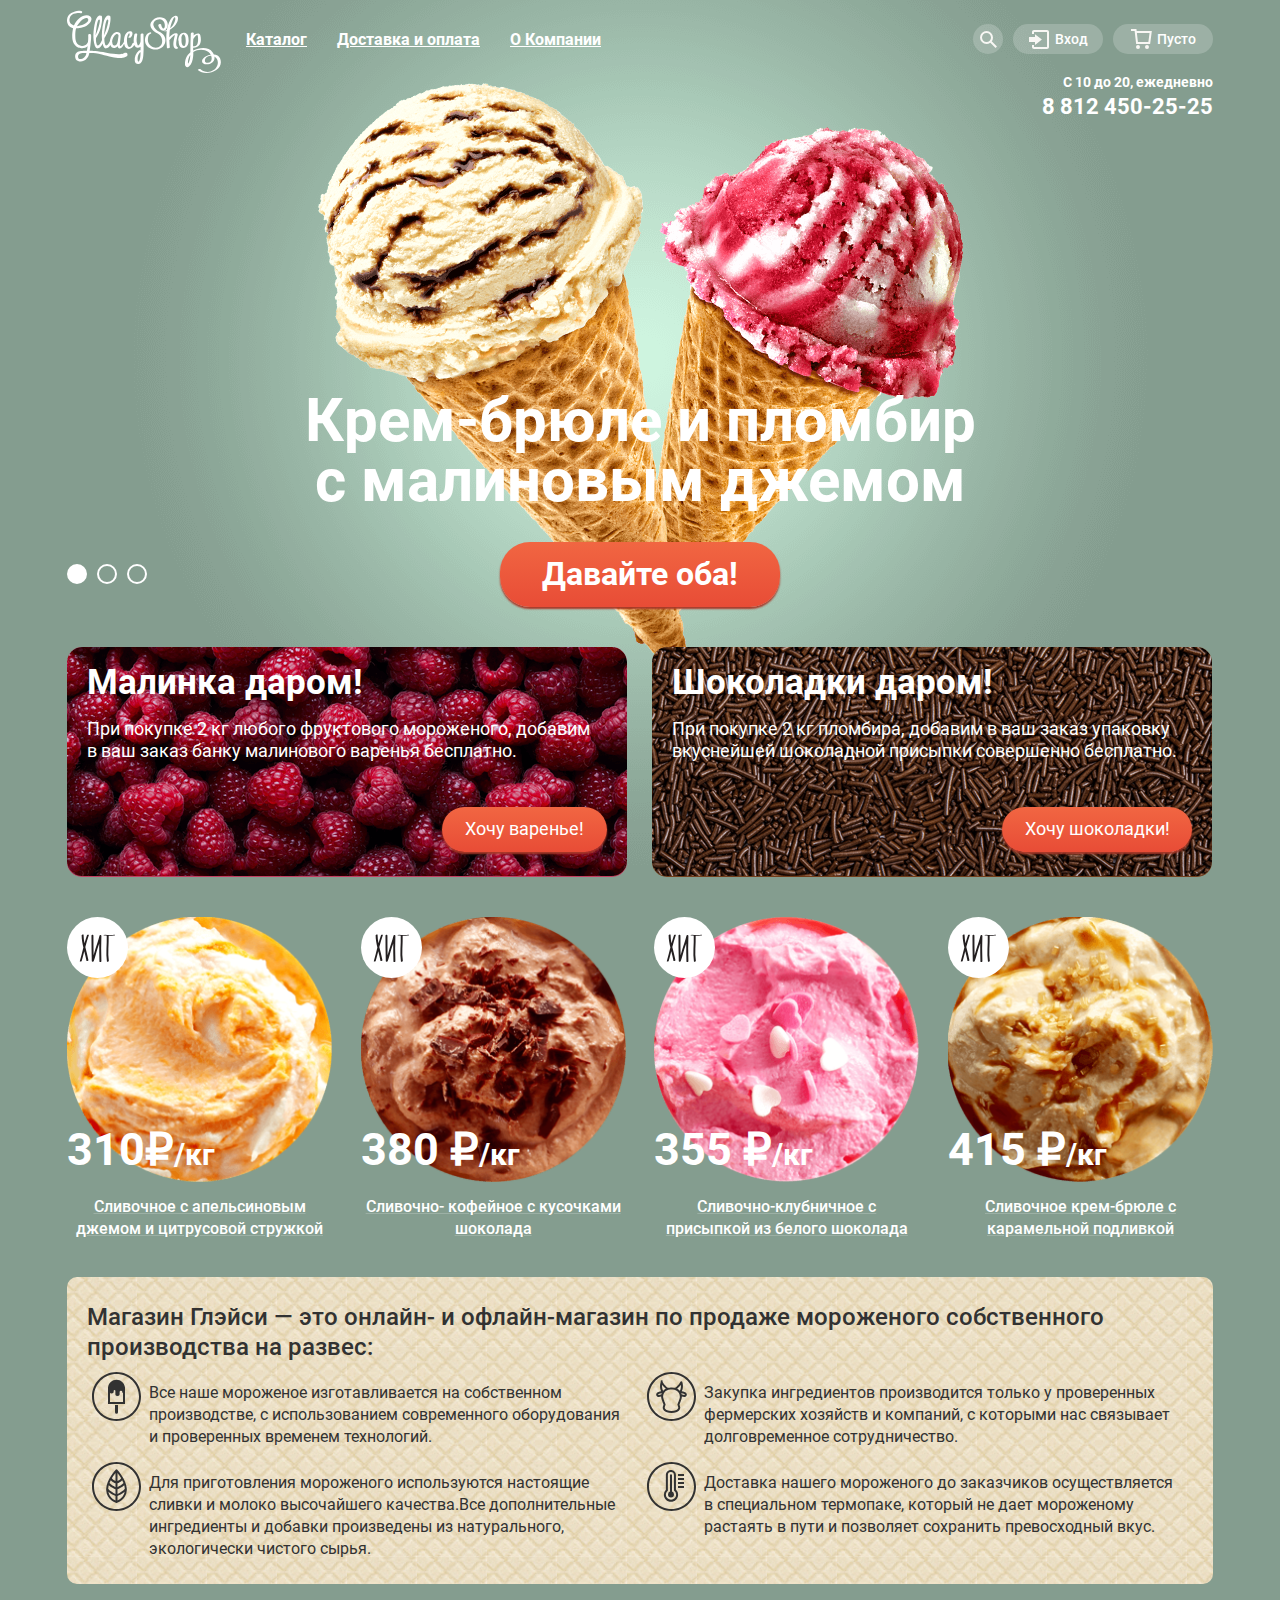
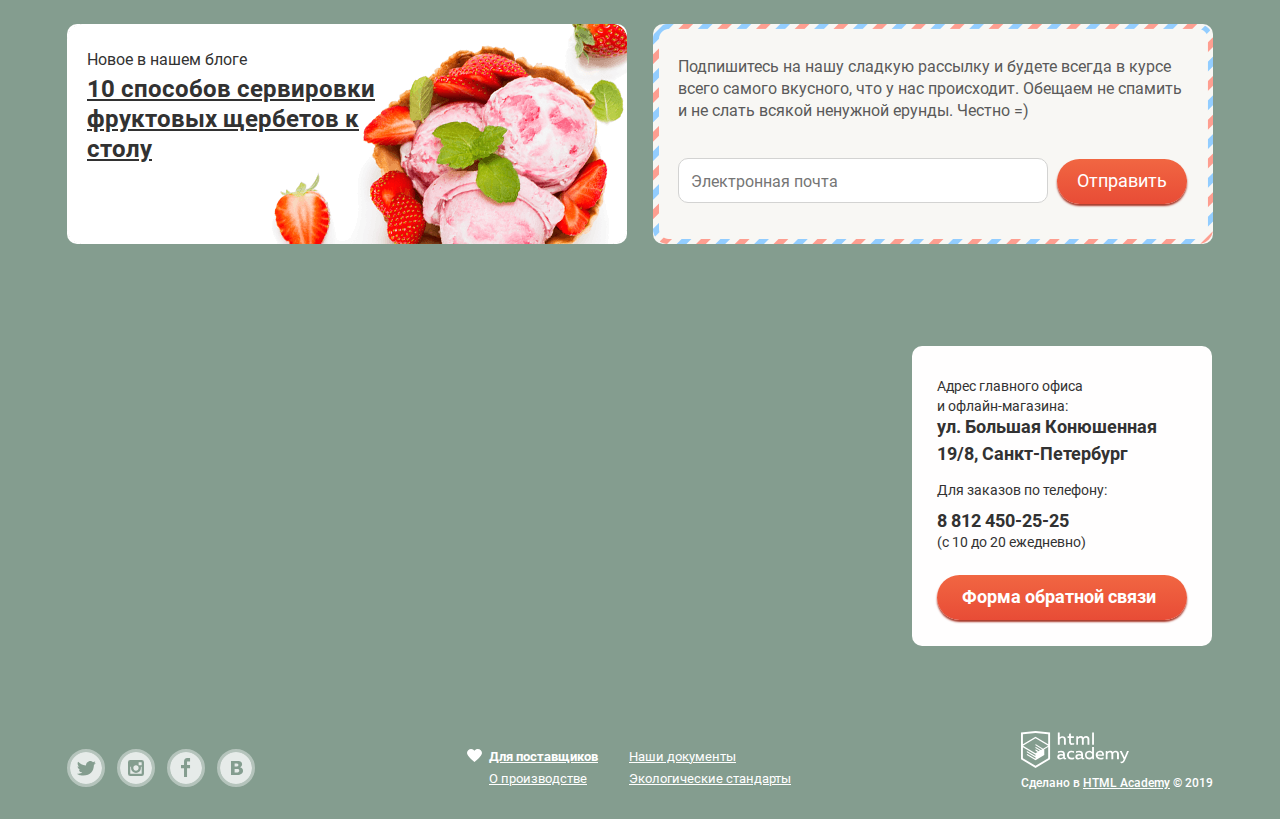
==== commit 9e25c07e: "защита 2" ====
--- a/index.html
+++ b/index.html
@@ -14,7 +14,7 @@
       <div class="container">
         <header class="header-main">
           <div class="main-navigation-groop">
-            <a class="main-header-logo" aria-label="Логотип магазина Глейси">
+            <a class="main-header-logo" title="Логотип магазина Глейси" aria-label="Логотип магазина Глейси">
               <img src="img/logo.svg" width="154" height="64" alt="Логотип магазина Глейси">
             </a>
             <nav class="main-navigation">
@@ -199,7 +199,7 @@
               <p class="order-contacts">Для заказов по телефону:</p>
               <a href="#" class="tel-contacts">8 812 450-25-25</a>
               <p class="time">(с 10 до 20 ежедневно)</p>
-              <a class="btn btn-contacts" href="#">Форма обратной связи</a>
+              <a class="btn btn-contacts" href=" writeus.html">Форма обратной связи</a>
             </div>
           </div>
         </section>
@@ -207,22 +207,22 @@
       <footer class="main-footer container">
       <ul class="footer-social">
         <li>
-          <a class="social-btn social-btn-tw" href="#" aria-label="Наша страничка в Твиттере">
+          <a class="social-btn social-btn-tw" href="#" title="Наша страничка в Твиттере" aria-label="Наша страничка в Твиттере">
             <svg xmlns="http://www.w3.org/2000/svg" width="32" height="32" viewBox="0 0 32 32"><path  d="M16 0C7.164 0 0 7.164 0 16c0 8.837 7.164 16 16 16 8.837 0 16-7.163 16-16 0-8.836-7.163-16-16-16zm7.944 12.809c-.251 6.516-3.463 10.832-10.992 10.702h-.486c-.447 0-4.543-.443-5.344-1.823 2.479.19 4.247-.406 5.12-1.136-1.048-.289-2.923-.461-3.251-2.848.384.104.618.221 1.299.113-1.307-.824-2.758-1.519-2.679-3.643.311.317 1.164.518 1.46.457-.768-.233-2.149-3.244-.974-4.781 1.984 1.79 4.075 3.482 7.804 3.643.227-2.214 1.24-3.699 3.168-4.325 1.84-.479 3.255.26 3.901 1.138.737-.224 1.453-.466 2.193-.685-.004.833-.569 1.463-.935 1.709.747.165 1.423-.475 1.423-.475-.184.963-1.094 1.725-1.707 1.954z"/></svg>
           </a>
         </li>
         <li>
-          <a class="social-btn social-btn-ins" href="#" aria-label="Наша страничка в Інстаграм">
+          <a class="social-btn social-btn-ins" href="#" title="Наша страничка в Інстаграм" aria-label="Наша страничка в Інстаграм">
               <svg xmlns="http://www.w3.org/2000/svg" width="32" height="32" viewBox="0 0 32 32"><path d="M20.916 16a4.938 4.938 0 1 1-9.877 0c0-.394.051-.773.138-1.14h-.897v6.838h11.396V14.86h-.897c.086.367.137.746.137 1.14z"/><path d="M15.978 18.659c1.466 0 2.659-1.193 2.659-2.659s-1.193-2.659-2.659-2.659c-1.466 0-2.659 1.193-2.659 2.659s1.192 2.659 2.659 2.659zM18.637 10.302h3.039v3.039h-3.039z"/><path d="M16 0C7.164 0 0 7.164 0 16c0 8.837 7.164 16 16 16 8.837 0 16-7.163 16-16 0-8.836-7.163-16-16-16zm7.955 21.698a2.285 2.285 0 0 1-2.279 2.279H10.279A2.285 2.285 0 0 1 8 21.698V10.302a2.286 2.286 0 0 1 2.279-2.279h11.396a2.286 2.286 0 0 1 2.279 2.279v11.396z"/></svg>
           </a>
         </li>
         <li>
-          <a class="social-btn social-btn-fb" href="#" aria-label="Наша страничка в Фейсбук">
+          <a class="social-btn social-btn-fb" href="#" title="Наша страничка в Фейсбук" aria-label="Наша страничка в Фейсбук">
             <svg xmlns="http://www.w3.org/2000/svg" width="32" height="32" viewBox="0 0 32 32"><path d="M16 0C7.164 0 0 7.163 0 16s7.164 16 16 16c8.837 0 16-7.164 16-16S24.837 0 16 0zm4.062 9.455h-3.021v3.444h3.021v3.445h-3.021v8.61H14.02v-8.61H11v-3.445h3.021V9.455c0-1.902 1.353-3.445 3.021-3.445h3.021v3.445z"/></svg>
           </a>
         </li>
         <li>
-          <a class="social-btn social-btn-vk" href="#" aria-label="Наша страничка Вконтакте">
+          <a class="social-btn social-btn-vk" href="#" title="Наша страничка Вконтакте" aria-label="Наша страничка Вконтакте">
             <svg xmlns="http://www.w3.org/2000/svg" width="32" height="32" viewBox="0 0 32 32"><path d="M16.637 14.495c.402-.019.719-.082.951-.188.326-.145.54-.33.641-.559.101-.229.15-.496.15-.797 0-.232-.058-.465-.174-.697-.116-.232-.322-.405-.617-.517-.264-.1-.592-.155-.984-.165a76.242 76.242 0 0 0-1.652-.014h-.339v2.965h.565c.571 0 1.057-.009 1.459-.028zM18.118 17.084c-.282-.081-.672-.125-1.166-.132a127.97 127.97 0 0 0-1.55-.009h-.79v3.493h.264c1.014 0 1.74-.003 2.18-.009a3.2 3.2 0 0 0 1.212-.245c.377-.157.633-.364.774-.625s.214-.562.214-.9c0-.446-.088-.788-.261-1.03-.17-.241-.464-.423-.877-.543z"/><path d="M16 0C7.164 0 0 7.164 0 16c0 8.837 7.164 16 16 16 8.837 0 16-7.163 16-16 0-8.836-7.163-16-16-16zm6.602 20.531a3.73 3.73 0 0 1-1.124 1.327c-.552.415-1.161.71-1.823.886s-1.501.264-2.519.264h-6.121V8.987h5.443c1.13 0 1.957.038 2.48.113a5.126 5.126 0 0 1 1.561.5c.533.27.929.632 1.189 1.087.26.455.392.975.392 1.558 0 .678-.179 1.278-.536 1.795-.358.518-.863.92-1.517 1.208v.075c.917.182 1.642.559 2.179 1.13.537.571.807 1.325.807 2.261 0 .678-.138 1.283-.411 1.817z"/></svg>
           </a>
         </li>
@@ -243,7 +243,7 @@
       <div class="overlay"></div>
       <div class="feedback">
         <form class="feedback-form" method="post" action="https://echo.htmlacademy.ru">
-          <button type="button" class="feedback-btn" aria-label="Закрытие окно обратной связи"></button>
+          <button type="button" class="feedback-btn" aria-label="Закрытие окно обратной связи" ></button>
           <label class="visually-hidden" for="name">Имя пользователя</label>
           <p>Мы обязательно вам ответим!</p>
           <input class="input" type="text" name="name-user" id="name" placeholder="Как Вас зовут?">
--- a/css/style.css
+++ b/css/style.css
@@ -125,6 +125,7 @@
   display:-webkit-box;
   display:-ms-flexbox;
   display:flex;
+  flex-wrap: wrap;
 }
 
 .user-navigation {
@@ -299,13 +300,12 @@
   width: 200px;
   height: 45px;
   border: 0;
+  margin-top: 20px;
+  margin-left: 27px;
   padding: 10px;
   font-size: 18px;
   line-height: 24px;
   font-weight: 400;
-  position: absolute;
-  top: 330px;
-  left: 30px;
   z-index: 10;
 }
 
@@ -424,7 +424,7 @@
   font-weight: 500;
   width: 140px;
   height: 35px;
-  margin-top: 22px;
+  margin-top: 25px;
   margin-left: 13px;
   margin-bottom: 20px;
   padding: 5px 15px;
@@ -589,13 +589,6 @@
   padding-left: 10px;
 }
 
-.input-search input::-ms-input-placeholder {
-  font-size: 14px;
-  line-height: 24px;
-  font-weight: 400;
-  padding-left: 10px;
-}
-
 .input-search input::placeholder {
   font-size: 14px;
   line-height: 24px;
@@ -903,8 +896,19 @@
 
 .slider-list {
   margin: 0;
-  margin-top: 23px;
-  padding: 0;
+  padding: 0;
+}
+
+.slide-title {
+  /* display: block; */
+  margin: 0px auto;
+  margin-top: -128px;
+  margin-bottom: 30px;
+  width: 675px;
+  font-size: 60px;
+  line-height: 60.35px;
+  font-weight: 700;
+  text-align: center;
 }
 
 .slider-controls label {
@@ -970,16 +974,6 @@
 #product-3:checked ~ .site-wrapper {
   background-color: #9d8b84;
   background-image:  url("../img/ice-cream 3.png");
-}
-
-.slide-title {
-  position: absolute;
-  bottom: 75px;
-  left: 222px;
-  font-size: 60px;
-  line-height: 60.35px;
-  font-weight: 700;
-  width: 700px;
 }
 
 
@@ -1033,21 +1027,21 @@
 .raspberry {
   margin-right: 25px;
   width: 560px;
-  height: 230px;
+  min-height: 230px;
   background-color: #c13f61;
   background-image: url("../img/raspberry.png");
+
   background-repeat: no-repeat;
 }
 
 .raspberry .btn{
   width: 165px;
   margin-top: 45px;
-
 }
 
 .chocolate {
   width: 560px;
-  height: 230px;
+  min-height: 230px;
   background-color: #723e1b;
   background-image: url("../img/chocolate.png");
   background-repeat: no-repeat;
@@ -1112,23 +1106,16 @@
       flex-wrap: wrap;
   -webkit-box-pack: justify;
       -ms-flex-pack: justify;
-          justify-content: space-between;
-  margin: 0;
-  margin-bottom: 95px;
-}
-
-.ice a{
+  margin: 0;
+}
+
+.ice-card-item .card-item:last-child {
+  margin: 0;
+  margin-right: auto;
+}
+
+.ice a {
   z-index: 10;
-}
-
-.ice-card-item {
-  display: -webkit-box;
-  display: -ms-flexbox;
-  display: flex;
-  -ms-flex-wrap: wrap;
-      flex-wrap: wrap;
-  margin: 0;
-  padding: 0;
 }
 
 .card-item-hit::before {
@@ -1155,22 +1142,24 @@
   -webkit-box-direction: normal;
       -ms-flex-direction: column;
           flex-direction: column;
-  padding: 0;
-}
-
-.ice-card-item .card-item {
-  margin-bottom: 95px;
-}
-
+  justify-content: space-between;
+  padding: 0;
+  margin-bottom: -28px;
+  margin-right: 20px;
+}
+
+.ice .card-item:nth-child(4n) {
+ margin-right: 0;
+}
 
 .card-item::after {
   content: "";
   position: absolute;
-  top: -4%;
+  top: -2%;
   left: -5%;
   z-index: 1;
   width: 285px;
-  min-height: 405px;
+  height: 105%;
   border-radius: 5px;
   opacity: 0;
   -webkit-box-shadow: 0 20px 20px rgba(0, 0, 0, 0.4);
@@ -1217,25 +1206,26 @@
   display: -webkit-box;
   display: -ms-flexbox;
   display: flex;
-  -webkit-box-pack: justify;
-      -ms-flex-pack: justify;
-          justify-content: space-between;
-
+  -ms-flex-wrap: wrap;
+  flex-wrap: wrap;
+  justify-content: space-between;
 }
 
 .card-item a {
- width: 250px;
+ min-width: 250px;
  padding:  0;
+ margin-top: 14px;
  font-size: 16px;
  line-height: 22px;
  text-align: center;
- position: absolute;
- top: 275px;
- left: 10px;
  color:#ffffff;
  text-decoration: underline;
  -webkit-text-decoration-color: rgba(255, 255, 255, 0.2);
          text-decoration-color: rgba(255, 255, 255, 0.2);
+}
+
+.ice-card-item .card-item:nth-child(4n+1) a {
+  margin-left: 10px;
 }
 
 .card-item a:hover,
@@ -1281,7 +1271,7 @@
   display: flex;
   -ms-flex-wrap: wrap;
       flex-wrap: wrap;
-  margin-bottom: 25px;
+  margin-bottom: 20px;
   width: 100%;
 }
 
@@ -1305,7 +1295,8 @@
 
 .filter-form-wrapper-checkbox {
   width: 705px;
-  padding: 10px;
+  margin: 8px 0;
+  padding: 6px 10px;
 }
 
 .filter-form-label {
@@ -1321,6 +1312,11 @@
   position: absolute;
   left: 0;
   bottom: 0;
+}
+
+.filter-form-input:focus +.filter-form-label {
+  display: inline-block;
+  color: #5b9ddf;
 }
 
 .filter-form-label-radio::before {
@@ -1368,7 +1364,7 @@
 }
 
 .filter-form-label-radio {
-  margin:  0 7px;
+  margin:  0 8px;
   padding-left: 30px;
 }
 
@@ -1391,7 +1387,7 @@
   width: 27px;
   height: 25px;
   background-image: url("../img/checkbox-on.svg");
-  background-position: 0 5px;
+  background-position: -1px 4px;
   background-repeat: no-repeat;
   opacity: 0;
   background-size: contain;
@@ -1610,7 +1606,7 @@
 }
 
 .news {
-  height: 220px;
+  min-height: 220px;
   width: 560px;
   margin-right: 25px;
   padding-left: 20px;
@@ -1632,7 +1628,7 @@
 }
 
 .form-mailing {
-  height: 220px;
+  min-height: 220px;
   width: 560px;
   background-color: #f8f7f4;
   color: #5a5a5a;
@@ -1650,21 +1646,21 @@
   margin-left: 25px;
   height: 45px;
   width: 370px;
-  border-radius: 5px;
+  border-radius: 10px;
 }
 
 .mailing-text::-webkit-input-placeholder {
   font-size: 16px;
   line-height: 24px;
   font-weight: 400;
-  padding-left: 5px;
+  padding-left: 10px;
 }
 
 .mailing-text:-ms-input-placeholder {
   font-size: 16px;
   line-height: 24px;
   font-weight: 400;
-  padding-left: 5px;
+  padding-left: 10px;
 }
 
 
@@ -1672,16 +1668,16 @@
   font-size: 16px;
   line-height: 24px;
   font-weight: 400;
-  padding-left: 5px;
+  padding-left: 10px;
 }
 
 .form-mailing p {
   font-size: 16px;
   line-height: 22px;
   font-weight: 400;
-  width: 510px;
-  height: 60px;
-  margin: 35px 25px;
+  min-width: 510px;
+  min-height: 60px;
+  margin: 32px 25px;
   padding: 0;
 }
 
@@ -1801,7 +1797,7 @@
 
 .pagination-list {
   margin: 0;
-  margin-top: 7px;
+  /* margin-top: 7px; */
   padding: 0;
   padding-top: 40px;
   padding-bottom: 30px;
@@ -2064,12 +2060,8 @@
   height: 440px;
   position: fixed;
   padding: 25px;
-  /* margin: -150px -150px; */
-  top: 30%;
-  left: 460px;
-  -webkit-transform: translate(0, 0);
-      -ms-transform: translate(0, 0);
-          transform: translate(0, 0);
+  top: calc(50% - 240px);
+  left: calc(50% - 240px);
   background-color: #f8f7f4;
   border-radius: 10px;
   z-index: 200;
